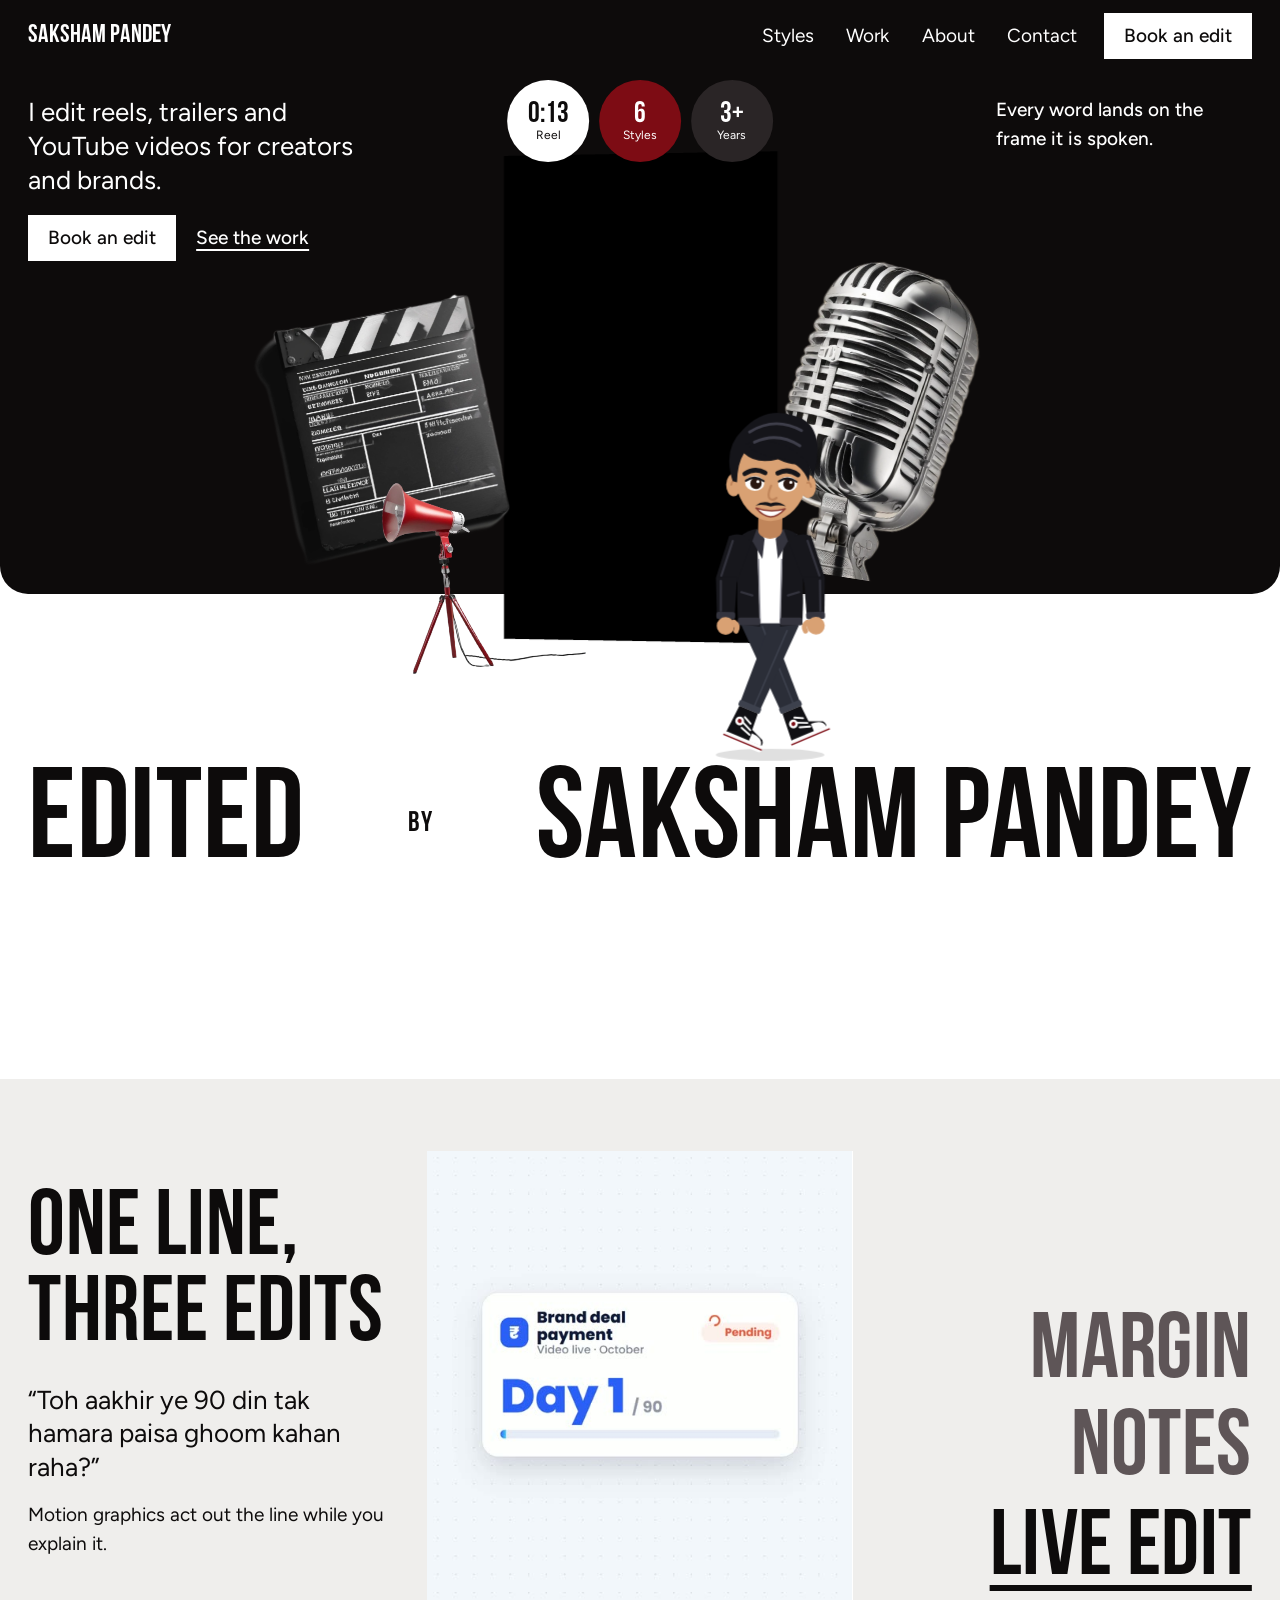
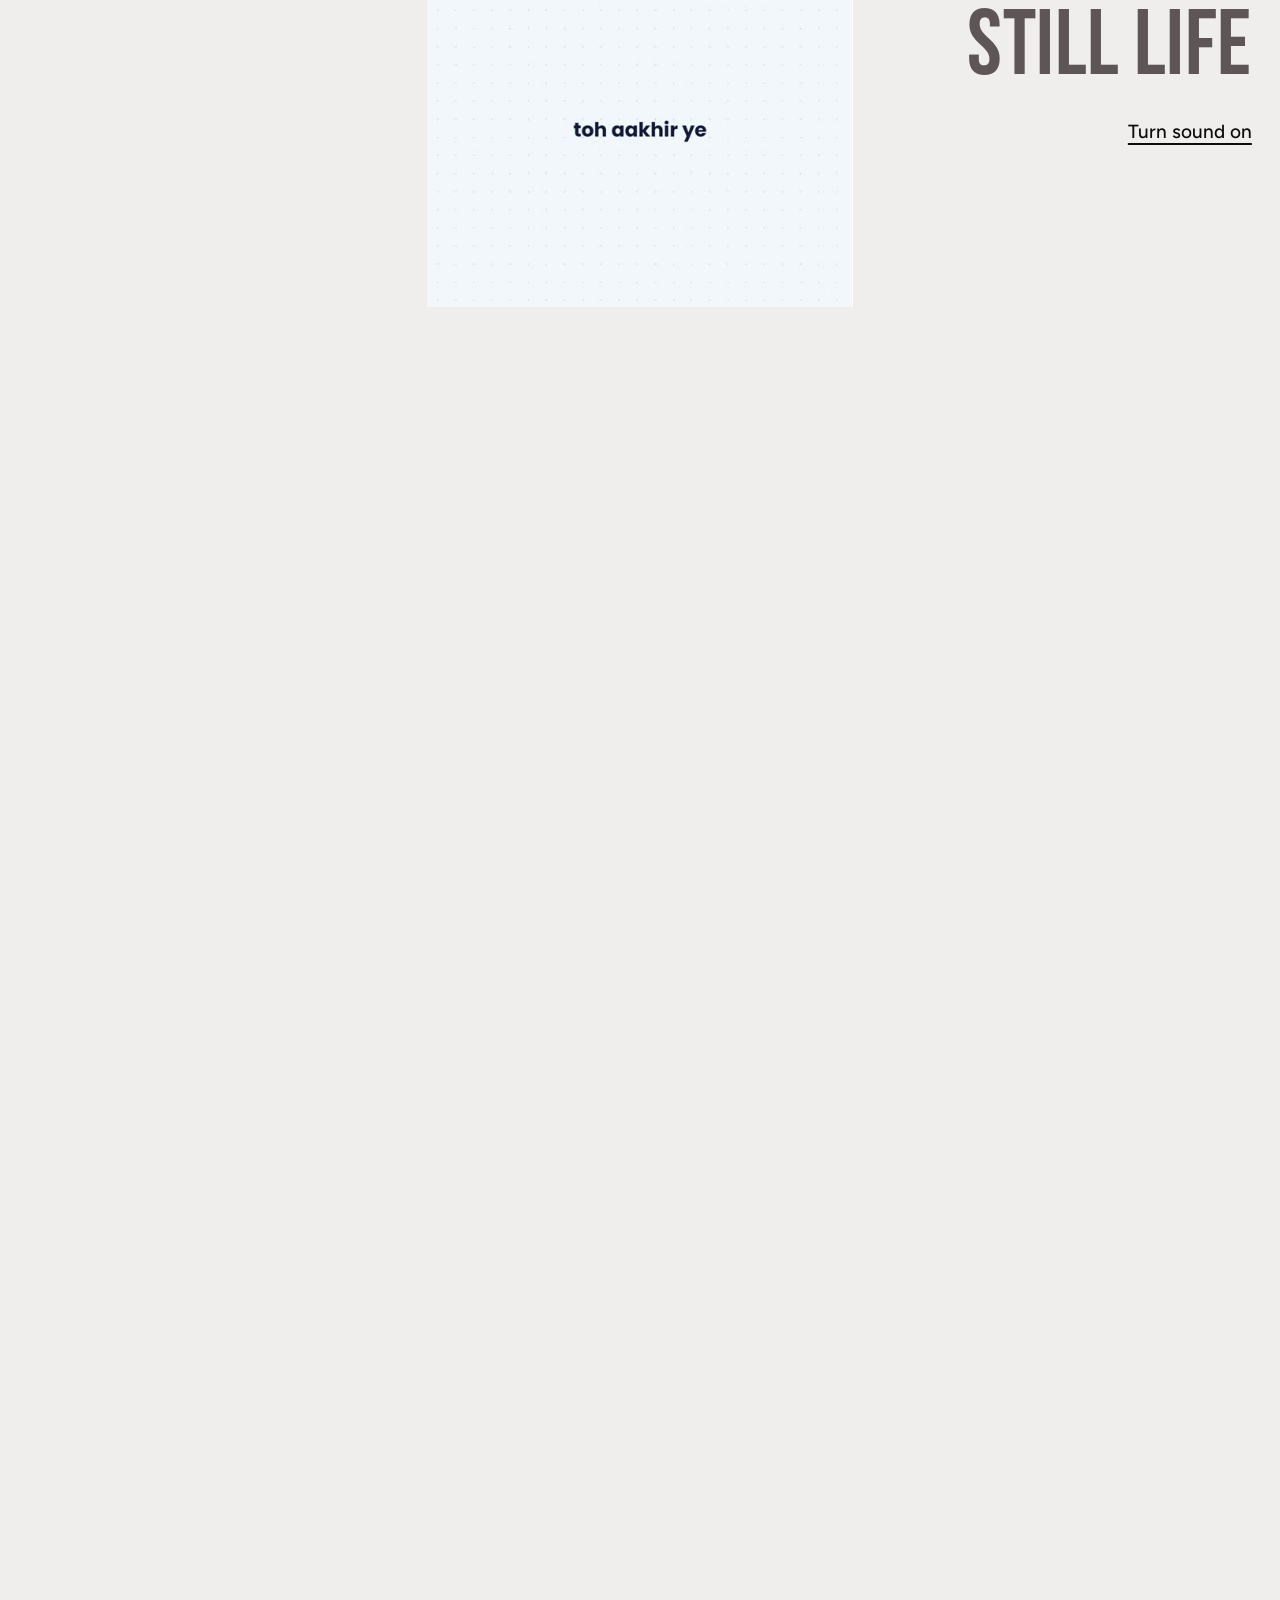
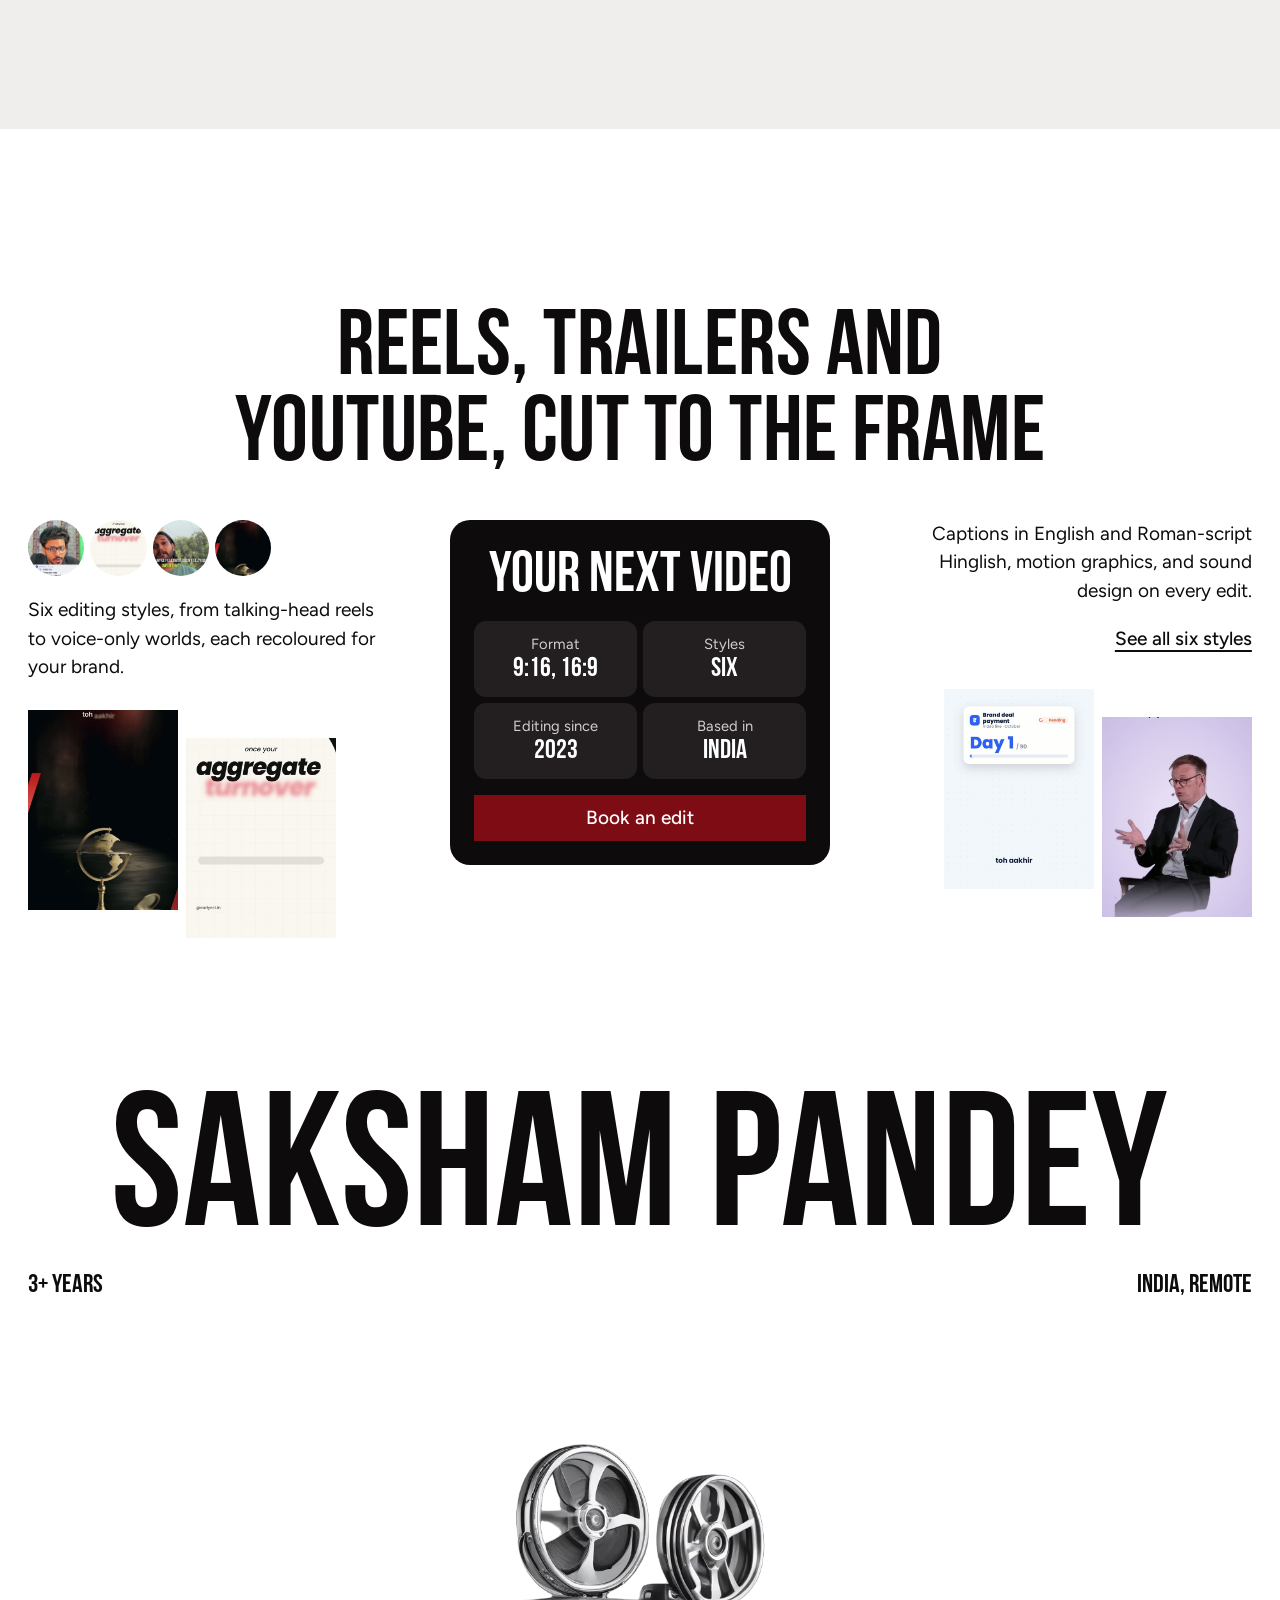
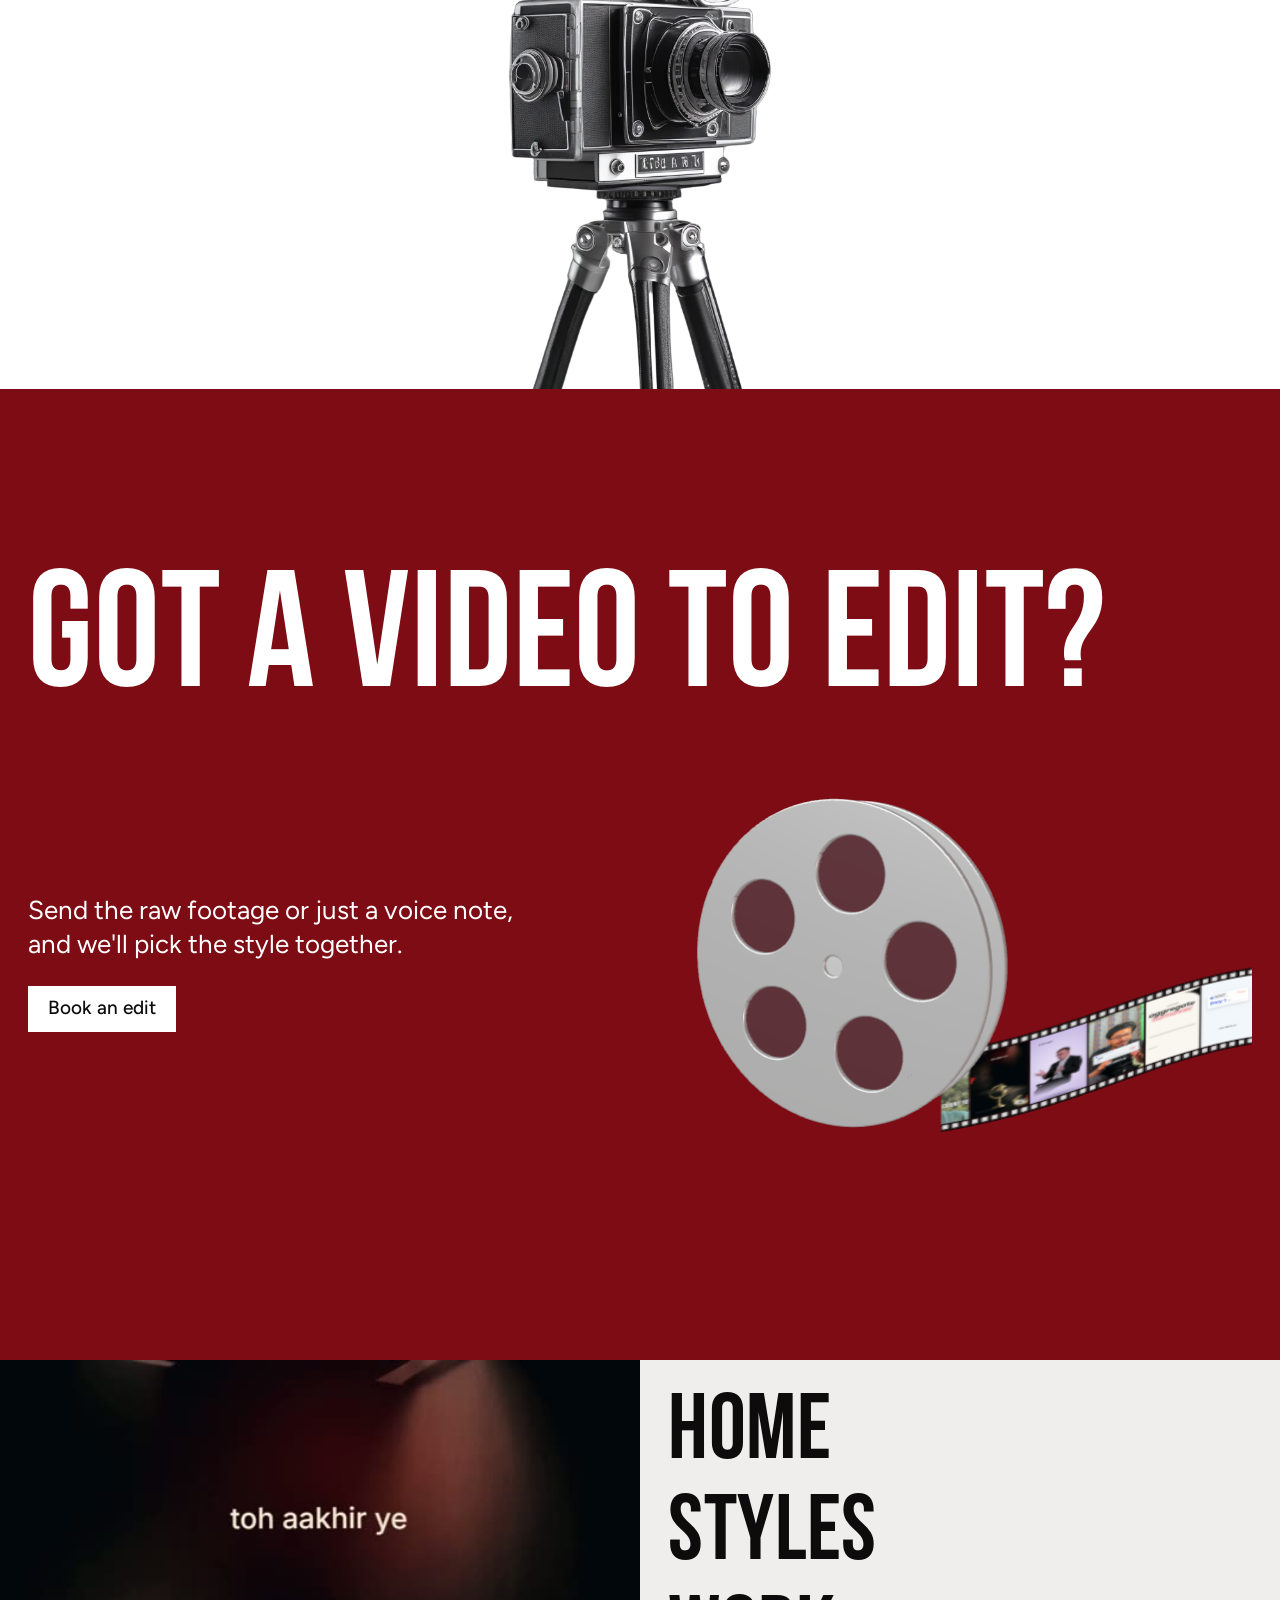
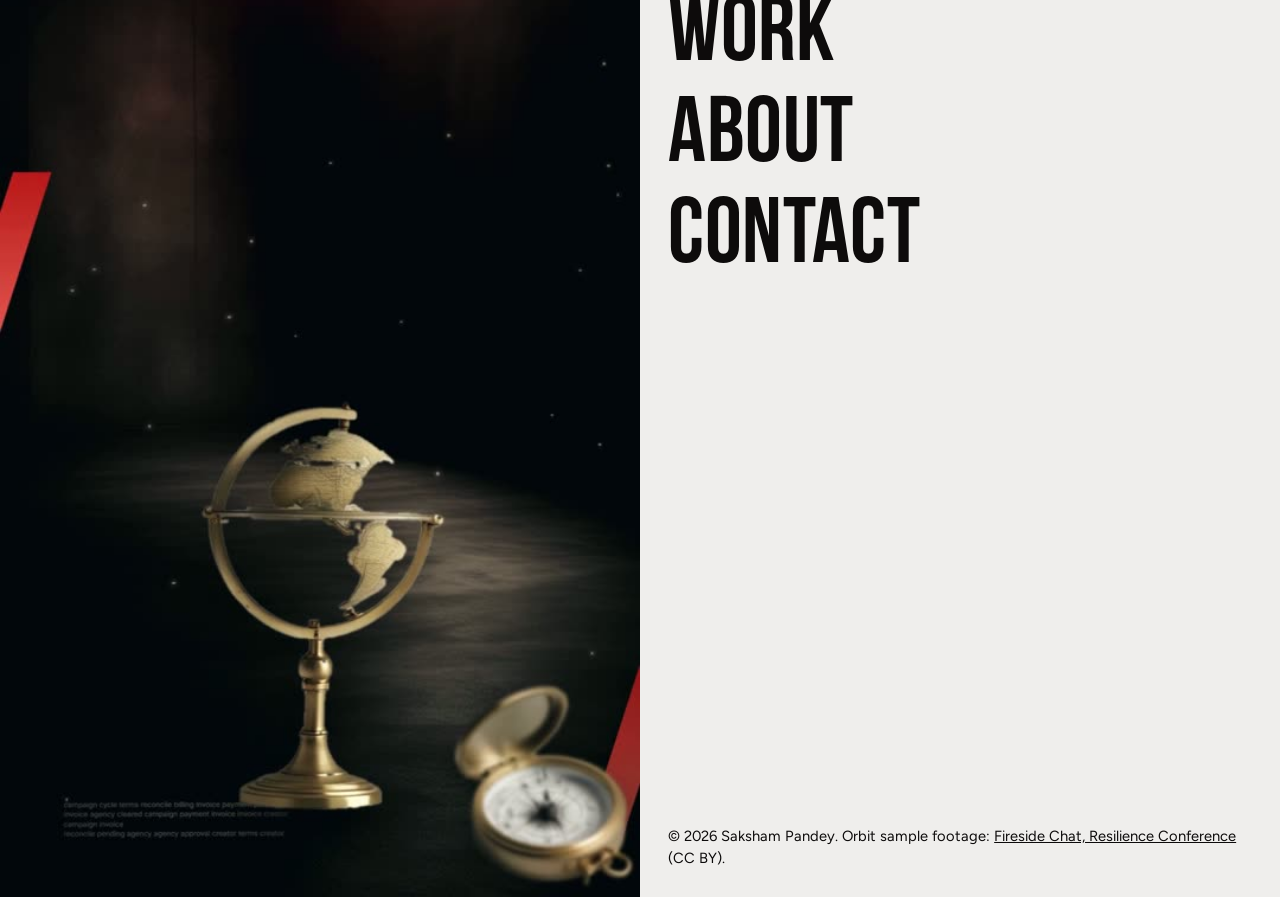
==== index.html @ e32e9b6c "Add cartoon avatar: walks the page, waves, holds a steaming bowl Co-Authored-By: Claude Opus 5.5 <no" ====
<!doctype html>
<html lang="en">
<head>
<meta charset="utf-8">
<meta name="viewport" content="width=device-width,initial-scale=1">
<title>Saksham Pandey, video editor</title>
<meta name="description" content="Saksham Pandey edits reels, trailers and YouTube videos for creators and brands. 3+ years, six editing styles.">
<link rel="preload" href="fonts/BebasNeue-Bold.otf" as="font" type="font/otf" crossorigin>
<link rel="stylesheet" href="site.css?v=19">
<script>document.documentElement.classList.add('js')</script>
</head>
<body data-page="home">
<a class="skip" href="#main">Skip to content</a>
<header class="bar">
  <a class="mark" href="index.html">Saksham Pandey</a>
  <nav aria-label="Main"><a href="styles.html">Styles</a><a href="work.html">Work</a><a href="about.html">About</a><a href="contact.html">Contact</a><a class="btn" data-book href="contact.html">Book an edit</a></nav>
</header>
<main id="main">

<section class="mag">
  <div class="mag-black" aria-hidden="true"></div>
  <div class="mag-left">
    <p class="lead">I edit reels, trailers and YouTube videos for creators and brands.</p>
    <a class="btn btn-light" data-book href="contact.html">Book an edit</a>
    <a class="link" href="work.html">See the work</a>
  </div>
  <div class="mag-badges">
    <a class="dot dot-w" href="work.html"><b>0:13</b><small>Reel</small></a>
    <a class="dot dot-r" href="styles.html"><b>6</b><small>Styles</small></a>
    <a class="dot dot-k" href="about.html"><b>3+</b><small>Years</small></a>
  </div>
  <p class="mag-quote">Every word lands on the frame it is spoken.</p>
  <div class="pile">
    <img class="o o-clap" data-d="26" src="media/cut/clap.webp" alt="" width="707" height="749">
    <img class="o o-mic" data-d="-18" src="media/cut/mic.webp" alt="" width="515" height="860">
    <img class="o o-mega" data-d="34" src="media/cut/mega.webp" alt="" width="673" height="686">
    <video class="clip hero-frame" src="media/reel.mp4" poster="media/reel.jpg" muted loop playsinline autoplay aria-label="A fast showreel of six editing styles"></video>
  </div>
  <h1 class="mag-title"><span>Edited</span> <small>by</small> <span>Saksham Pandey</span></h1>
</section>

<section class="same" id="same">
  <div class="same-stage">
    <div class="same-text">
      <h2>One line, three edits</h2>
      <p class="quote">“Toh aakhir ye 90 din tak hamara paisa ghoom kahan raha?”</p>
      <p class="same-note" id="sameNote">Your face carries it, and a clean card explains the money.</p>
    </div>
    <div class="same-frame">
      <video data-k="margin" src="media/same-margin.mp4" poster="media/same-margin.jpg" muted playsinline preload="none" aria-label="The line edited as Margin Notes"></video>
      <video data-k="live" src="media/same-live.mp4" poster="media/same-live.jpg" muted playsinline preload="none" aria-label="The line edited as Live Edit"></video>
      <video data-k="still" src="media/same-still.mp4" poster="media/same-still.jpg" muted playsinline preload="none" aria-label="The line edited as Still Life"></video>
    </div>
    <div class="same-controls">
      <div class="pick" role="group" aria-label="Choose an edit">
        <button type="button" data-k="margin" aria-pressed="true">Margin Notes</button>
        <button type="button" data-k="live" aria-pressed="false">Live Edit</button>
        <button type="button" data-k="still" aria-pressed="false">Still Life</button>
      </div>
      <button type="button" class="link" id="sound" aria-pressed="false">Turn sound on</button>
    </div>
  </div>
</section>

<section class="tk">
  <h2>Reels, trailers and YouTube, cut to the frame</h2>
  <div class="tk-side rise">
    <div class="faces">
      <a href="styles.html#s1" aria-label="Margin Notes"><img src="media/s1-poster.jpg" alt="" width="96" height="96" loading="lazy"></a>
      <a href="styles.html#s2" aria-label="Yap"><img src="media/s2-poster.jpg" alt="" width="96" height="96" loading="lazy"></a>
      <a href="styles.html#s3" aria-label="Trailer"><img src="media/s3-poster.jpg" alt="" width="96" height="96" loading="lazy"></a>
      <a href="styles.html#s4" aria-label="Still Life"><img src="media/s4-poster.jpg" alt="" width="96" height="96" loading="lazy"></a>
    </div>
    <p>Six editing styles, from talking-head reels to voice-only worlds, each recoloured for your brand.</p>
    <div class="tiles"><img src="media/s4-poster.jpg" alt="A Still Life frame" loading="lazy"><img src="media/s2-poster.jpg" alt="A Yap frame" loading="lazy"></div>
  </div>
  <div class="ticket rise">
    <p class="ticket-name">Your next video</p>
    <dl>
      <div><dt>Format</dt><dd>9:16, 16:9</dd></div>
      <div><dt>Styles</dt><dd>Six</dd></div>
      <div><dt>Editing since</dt><dd>2023</dd></div>
      <div><dt>Based in</dt><dd>India</dd></div>
    </dl>
    <a class="btn btn-red" data-book href="contact.html">Book an edit</a>
  </div>
  <div class="tk-side tk-right rise">
    <p>Captions in English and Roman-script Hinglish, motion graphics, and sound design on every edit.</p>
    <a class="link" href="styles.html">See all six styles</a>
    <div class="tiles"><img src="media/s5-poster.jpg" alt="A Live Edit frame" loading="lazy"><img src="media/s6-poster.jpg" alt="An Orbit frame" loading="lazy"></div>
  </div>
</section>

<section class="finale">
  <h2>Saksham Pandey</h2>
  <p>3+ years</p>
  <p>India, remote</p>
  <img class="o-camera" data-d="16" src="media/cut/camera.webp" alt="A vintage film camera on a tripod" width="418" height="930" loading="lazy">
</section>

<section class="cta">
  <h2>Got a video to edit?</h2>
  <div class="cta-text">
    <p class="lead">Send the raw footage or just a voice note, and we'll pick the style together.</p>
    <a class="btn btn-light" data-book href="contact.html">Book an edit</a>
  </div>
  <div class="reel-3d" aria-hidden="true"></div>
</section>
</main>
<footer class="foot">
  <video class="foot-pic" src="media/same-still.mp4" poster="media/same-still.jpg" muted loop playsinline preload="none" aria-label="A brass globe from a Still Life reel"></video>
  <div class="foot-menu rise">
    <nav aria-label="Footer">
      <a href="index.html">Home</a><a href="styles.html">Styles</a><a href="work.html">Work</a><a href="about.html">About</a><a href="contact.html">Contact</a>
    </nav>
    <p class="small">© 2026 Saksham Pandey. Orbit sample footage: <a href="https://www.youtube.com/watch?v=D_UU8Mty6u8" rel="noopener">Fireside Chat, Resilience Conference</a> (CC BY).</p>
  </div>
</footer>
<dialog id="player" aria-label="Video with sound">
  <form method="dialog"><button class="btn" value="close">Close</button></form>
  <video controls playsinline></video>
</dialog>
<script src="config.js?v=19"></script>
<script src="site.js?v=19"></script>
<script src="vendor/three.min.js"></script>
<script src="three3d.js?v=19"></script>
<script src="avatar.js?v=19"></script>
</body>
</html>
---- site.css ----
@font-face{font-family:"Bebas Neue";src:url(fonts/BebasNeue-Bold.otf) format("opentype");font-weight:400;font-display:swap}
@font-face{font-family:"Figtree";src:url(fonts/Figtree.ttf) format("truetype");font-weight:300 900;font-display:swap}
:root{
  --bg:#fff; --surface:#efeeec; --ink:#0d0b0b; --muted:#5e5557; --accent:#7d0c14; --disp:"Bebas Neue",Impact,sans-serif;
  --field:#7d0c14; --field-ink:#fff;
  --small:clamp(.875rem,.84rem + .1vw,.9375rem);
  --body:clamp(1.0625rem,1rem + .25vw,1.1875rem);
  --lead:clamp(1.25rem,1.1rem + .7vw,1.625rem);
  --head:clamp(2.9rem,1.9rem + 4.9vw,6.5rem);
  --display:clamp(5rem,13vw,13.5rem);
  --edge:clamp(16px,2.2vw,32px);
  --gap:clamp(96px,14vw,200px);
  --out:cubic-bezier(.23,1,.32,1);
  --bar:72px;
  --scrim:rgba(20,4,6,.88);
}
*{box-sizing:border-box;margin:0;padding:0}
html{-webkit-text-size-adjust:100%;overflow-x:clip}
body{background:var(--bg);color:var(--ink);font-family:Figtree,system-ui,sans-serif;font-size:var(--body);line-height:1.5;font-optical-sizing:auto}
img,video{display:block;max-width:100%}
img{height:auto}
::selection{background:var(--ink);color:var(--bg)}
.skip:not(:focus){position:absolute;width:1px;height:1px;overflow:hidden;clip-path:inset(50%);white-space:nowrap}
.skip:focus{position:absolute;left:var(--edge);top:8px;z-index:9;background:var(--ink);color:var(--bg);padding:12px 16px}
a{color:inherit;text-decoration:none}
button{font:inherit;color:inherit;background:none;border:0;cursor:pointer}
h1,h2,.pick button,.work-name,.brief-list strong,.foot-menu nav a{font-family:var(--disp);font-weight:400;letter-spacing:.005em;line-height:.92}
h1,h2{text-wrap:balance}
:focus-visible{outline:3px solid currentColor;outline-offset:3px}
.lead{font-size:var(--lead);line-height:1.3}
.small{font-size:var(--small)}

/* bar */
.bar{position:absolute;z-index:5;inset:0 0 auto;height:var(--bar);padding:0 var(--edge);display:flex;align-items:center;justify-content:space-between}
.bar .mark{font-family:var(--disp);font-size:1.6rem;letter-spacing:.01em}
body[data-page=home] .bar{color:#fff}
body[data-page=home] .bar .btn{background:#fff;color:var(--ink)}
.bar nav{display:flex;align-items:center;gap:clamp(6px,1.6vw,26px)}
.bar nav a:not(.btn){display:inline-flex;align-items:center;min-height:44px;padding:0 6px}
.bar nav a:not(.btn)[aria-current]{text-decoration-color:var(--accent);text-decoration:underline;text-underline-offset:5px;text-decoration-thickness:2px}
.bar nav a:not(.btn){transition:opacity .2s}
@media (hover:hover){.bar nav a:not(.btn):hover,.foot-menu nav a:hover,.link:hover{opacity:.6}}
.btn{display:inline-flex;align-items:center;justify-content:center;min-height:46px;padding:0 20px;background:var(--ink);color:var(--bg);font-weight:500;transition:transform .16s var(--out),opacity .2s}
.btn:active,.pick button:active,.work-row:active{transform:scale(.97)}
.btn-light{background:var(--field-ink);color:var(--ink)}
.btn-red{background:var(--accent);color:#fff;width:100%}
.link{display:inline-block;min-height:44px;line-height:44px;font-weight:500;text-decoration:underline;text-underline-offset:5px;text-decoration-thickness:2px;transition:opacity .2s}

/* magazine hero: black drops to white, the pile breaks across the edge */
.mag{position:relative;height:100svh;min-height:680px;overflow:hidden;background:var(--bg)}
.mag-black{position:absolute;inset:0 0 auto;height:66%;background:var(--ink);border-radius:0 0 28px 28px}
.mag-left{position:absolute;left:var(--edge);top:calc(var(--bar) + 24px);width:min(26vw,340px);color:#fff;display:flex;flex-wrap:wrap;gap:12px 20px;align-items:center}
.mag-left .lead{width:100%;margin-bottom:6px}
.mag-badges{position:absolute;left:50%;top:calc(var(--bar) + 8px);transform:translateX(-50%);display:flex;gap:10px;z-index:3}
.dot{width:clamp(66px,6.4vw,92px);aspect-ratio:1;border-radius:50%;display:grid;place-content:center;text-align:center;transition:transform .3s var(--out)}
.dot small{font-size:.75rem;line-height:1.1}
.dot b{font-family:var(--disp);font-weight:400;font-size:clamp(1.5rem,2.3vw,2.2rem);line-height:1}
.dot-w{background:#fff;color:var(--ink)}
.dot-r{background:var(--accent);color:#fff}
.dot-k{background:#2a2526;color:#fff}
@media (hover:hover){.dot:hover{transform:translateY(-4px)}}
.mag-quote{position:absolute;right:var(--edge);top:calc(var(--bar) + 24px);width:min(20vw,260px);color:#fff;font-weight:500}
.pile{position:absolute;left:50%;top:calc(var(--bar) + 84px);height:calc(66% - var(--bar) - 40px);aspect-ratio:.82;transform:translateX(-50%);z-index:2}
.hero-frame{position:absolute;left:50%;top:0;height:100%;aspect-ratio:9/16;object-fit:cover;background:#222;transform:translateX(-50%)}
.hero-3d{position:absolute;left:50%;top:50%;height:112%;aspect-ratio:.76;transform:translate(-50%,-50%);pointer-events:none}
.o{position:absolute;pointer-events:none;will-change:transform;transition:transform .5s var(--out)}
.o-clap{height:50%;width:auto;left:-44%;top:32%;rotate:-12deg;z-index:1}
.o-mic{height:66%;width:auto;right:-33%;top:22%;rotate:9deg;z-index:1}
.o-mega{height:40%;width:auto;left:-14%;top:66%;rotate:-6deg;z-index:3}
.mag-title{position:absolute;left:var(--edge);right:var(--edge);bottom:calc(var(--edge) - 8px);display:flex;align-items:baseline;justify-content:space-between;gap:.14em;font-size:clamp(4rem,10.1vw,14rem);line-height:.86;white-space:nowrap;animation:rise .9s var(--out) both}
.mag-title small{font-size:.22em;align-self:center}
@keyframes rise{from{opacity:0;transform:translateY(24px)}to{opacity:1;transform:none}}

/* pinned: one line, three edits */
.same{height:250svh;background:var(--surface);margin-top:var(--gap)}
.same-stage{position:sticky;top:0;height:100svh;padding:var(--edge);display:grid;grid-template-columns:minmax(0,1fr) auto minmax(0,1fr);gap:clamp(20px,3vw,48px);align-items:center}
.same h2{font-size:var(--head);margin-bottom:24px}
.quote{font-size:var(--lead);line-height:1.3;margin-bottom:16px}
.same-frame{position:relative;height:min(84svh,calc(100svh - 48px));aspect-ratio:9/16;background:var(--bg);overflow:hidden}
.same-frame video{position:absolute;inset:0;width:100%;height:100%;object-fit:cover;opacity:0;transition:opacity .22s ease}
.same-frame video.on{opacity:1}
.same-controls{justify-self:end;display:flex;flex-direction:column;align-items:flex-end;gap:10px}
.pick{display:flex;flex-direction:column;align-items:flex-end;gap:2px}
.pick button{font-size:var(--head);line-height:1.05;color:var(--muted);text-align:right;text-decoration:underline transparent;text-underline-offset:.12em;text-decoration-thickness:.06em;transition:text-decoration-color .25s,color .25s,transform .16s var(--out)}
.pick button[aria-pressed=true]{color:var(--ink);text-decoration-color:currentColor}
@media (hover:hover){.pick button:hover{color:var(--ink)}}

/* ticket: the booking at the middle of the page */
.tk{padding:var(--gap) var(--edge) calc(var(--gap)*.6);display:grid;grid-template-columns:minmax(0,1fr) minmax(280px,380px) minmax(0,1fr);gap:40px clamp(24px,5vw,72px);align-items:start}
.tk h2{grid-column:1/-1;text-align:center;font-size:var(--head);max-width:18em;justify-self:center}
.faces{display:flex;gap:6px;margin-bottom:20px}
.faces img{width:clamp(44px,4.4vw,64px);aspect-ratio:1;border-radius:50%;object-fit:cover;object-position:50% 30%;transition:transform .3s var(--out)}
@media (hover:hover){.faces a:hover img{transform:translateY(-4px)}}
.tk-side p{max-width:32ch;margin-bottom:12px}
.tk-right{justify-items:end;text-align:right;display:grid}
.tiles{display:grid;grid-template-columns:repeat(2,minmax(0,150px));gap:8px;margin-top:28px;align-items:end}
.tiles img{width:100%;aspect-ratio:3/4;object-fit:cover}
.tiles img:nth-child(2){transform:translateY(28px)}
.ticket{background:var(--ink);color:#fff;padding:28px 24px 24px;border-radius:20px;display:grid;gap:16px;text-align:center}
.ticket-name{font-family:var(--disp);font-size:clamp(2.6rem,2rem + 2vw,3.8rem);line-height:1}
.ticket dl{display:grid;grid-template-columns:1fr 1fr;gap:6px}
.ticket dl div{background:#231f20;border-radius:12px;padding:12px 8px}
.ticket dt{font-size:var(--small);color:#d3cdce}
.ticket dd{font-family:var(--disp);font-size:1.7rem;line-height:1.1}

/* finale: the name at full width, the camera in front */
.finale{position:relative;padding:calc(var(--gap)*.45) var(--edge) 0;height:clamp(640px,108svh,1000px);overflow:hidden;display:grid;grid-template-columns:1fr 1fr;align-content:start;gap:8px var(--edge)}
.finale h2{grid-column:1/-1;text-align:center;font-size:14.9vw;white-space:nowrap;line-height:.84}
.finale p{font-family:var(--disp);font-size:var(--lead)}
.finale p:last-of-type{text-align:right}
.o-camera{position:absolute;left:50%;bottom:-5%;height:min(66svh,600px);width:auto;translate:-50% 0}

/* close */
.cta{background:var(--field);color:var(--field-ink);padding:var(--gap) var(--edge);display:grid;grid-template-columns:5fr 7fr;gap:24px var(--edge);align-items:center}
.cta-text{display:grid;gap:24px;justify-items:start}
.cta h2{font-size:var(--display);grid-column:1/-1}
.reel-3d{display:none}
.has-3d .reel-3d{display:block;height:clamp(300px,34vw,480px);min-width:0}
.reel-3d canvas,.ring-3d canvas,.hero-3d canvas{display:block;width:100%!important;height:100%!important}
.has-3d .tex-source{opacity:0}
.ring-3d{position:relative;min-width:0}
.has-3d .ring-3d{height:min(74svh,640px)}
.has-3d .ring-3d canvas{position:absolute;inset:0}
.has-3d .ring-3d .strip{position:absolute;inset:0;opacity:0;pointer-events:none}

/* page heads */
.page-head{padding:calc(var(--bar) + 48px) var(--edge) var(--gap);display:grid;grid-template-columns:7fr 5fr;gap:var(--edge) clamp(32px,6vw,96px);align-items:end}
.page-head h1{font-size:var(--display);line-height:.92;margin-bottom:28px}
.page-head .lead{max-width:30em;margin-bottom:24px}
.strip{display:grid;grid-template-columns:repeat(3,minmax(0,1fr));gap:8px}
.strip a{display:block;transition:transform .3s var(--out)}
.strip img{width:100%;aspect-ratio:9/16;object-fit:cover}
@media (hover:hover){.strip a:hover{transform:translateY(-6px)}}

/* styles: one screen per style */
.style{min-height:100svh;padding:var(--edge);display:grid;grid-template-columns:5fr 7fr;gap:clamp(24px,6vw,96px);align-items:center;scroll-margin-top:0}
.style:nth-of-type(odd) .play{order:2;justify-self:end}
.style-red{background:var(--field);color:var(--field-ink)}
.style h2{font-size:var(--display);margin-bottom:24px}
.style-text p{max-width:62ch}
.style-text .lead{margin-bottom:14px}
.style-text .link{margin-top:14px}
.play{display:block;position:relative}
.style-clip{height:min(88svh,calc(100svh - 40px));aspect-ratio:9/16;object-fit:cover;background:var(--surface);transition:transform .5s var(--out)}
.style-wide .style-clip{height:auto;width:min(100%,900px);aspect-ratio:16/9}
.style-wide{grid-template-columns:7fr 5fr}
@media (hover:hover){.play:hover .style-clip{transform:scale(1.015)}}

/* work: a held frame, titles pass it */
.work{display:grid;grid-template-columns:auto minmax(0,1fr);gap:clamp(24px,5vw,80px);padding:0 var(--edge)}
.work-held{position:sticky;top:0;height:100svh;aspect-ratio:9/16;padding:calc(var(--bar) - 10px) 0 var(--edge);width:auto}
.work-held video{position:absolute;inset:calc(var(--bar) - 10px) 0 var(--edge);width:100%;height:calc(100% - var(--bar) + 10px - var(--edge));object-fit:cover;background:var(--surface);opacity:0;transition:opacity .22s ease}
.work-held video.on{opacity:1}
.work-list{padding:calc(var(--bar) + 24px) 0 var(--gap)}
.work-list h1{font-size:var(--display);margin-bottom:20px}
.work-list .lead{margin-bottom:20px}
.work-book{margin-bottom:clamp(40px,8vw,96px)}
.work-thumb{display:none}
.work-row{display:block;width:100%;text-align:left;padding:clamp(16px,3vw,40px) 0;transition:transform .16s var(--out)}
.work-name{display:block;font-size:var(--head);color:var(--muted);transition:color .25s,transform .4s var(--out)}
.work-fact{display:block;margin-top:10px}
.work-row.on .work-name{color:var(--ink);transform:translateX(10px)}

/* about */
.about-head{padding:calc(var(--bar) + 48px) var(--edge) var(--gap);display:grid;grid-template-columns:7fr 5fr;gap:clamp(32px,6vw,96px);align-items:start}
.about-head h1{font-size:var(--display);line-height:.92;grid-column:1/-1}
.about-head .lead{margin-bottom:16px;max-width:30em}
.about-head p:not(.lead){max-width:34em;margin-bottom:28px}
.facts dt{font-weight:600}
.facts div{padding:12px 0}
.verb{padding:clamp(40px,5vw,72px) var(--edge);display:grid;grid-template-columns:6fr 6fr;gap:var(--edge);align-items:center}
.verb-red{background:var(--field);color:var(--field-ink)}
.verb-word{font-size:clamp(4.5rem,15vw,15rem)}
.verb-side{display:grid;grid-template-columns:minmax(0,5fr) minmax(0,6fr);gap:var(--edge);align-items:end}
.verb-side img{width:100%;aspect-ratio:9/16;object-fit:cover}

/* contact */
.contact{min-height:100svh;background:var(--field);color:var(--field-ink);padding:calc(var(--bar) + 48px) var(--edge) var(--edge);display:flex;flex-direction:column}
body[data-page=contact] .bar{color:var(--field-ink)}
body[data-page=contact] .bar .btn{background:var(--field-ink);color:var(--field)}
.contact h1{font-size:var(--head);margin-bottom:16px}
.contact-top{display:grid;grid-template-columns:7fr 5fr;gap:clamp(32px,6vw,96px);align-items:start}
.trio{display:grid;grid-template-columns:repeat(3,minmax(0,1fr));gap:8px}
.trio img{width:100%;aspect-ratio:9/16;object-fit:cover}
.ways{display:flex;flex-wrap:wrap;gap:12px 32px;align-items:center;margin-top:24px}
.ways a{min-height:44px;line-height:44px;text-decoration:underline;text-underline-offset:5px;text-decoration-thickness:2px}
.ways a.btn{text-decoration:none;line-height:1}
.mail{display:block;margin:auto 0 var(--edge);padding-top:48px;font-size:clamp(1.65rem,6.1vw,7.4rem);font-weight:600;letter-spacing:-.04em;line-height:1;overflow-wrap:anywhere;transition:opacity .2s}
@media (hover:hover){.mail:hover{opacity:.75}}

/* footer */
.foot{display:grid;grid-template-columns:1fr 1fr;min-height:70svh;background:var(--surface)}
.foot-pic{width:100%;height:100%;min-height:70svh;object-fit:cover;object-position:50% 72%}
.foot-menu{padding:var(--edge);display:flex;flex-direction:column;justify-content:space-between;gap:48px}
.foot-menu nav{display:grid;gap:6px}
.foot-menu nav a{font-size:var(--head);line-height:1.02;transition:opacity .2s;width:fit-content}
.foot-menu .small a{text-decoration:underline}

/* player */
dialog{margin:auto;padding:0;border:0;background:none;max-width:100vw;max-height:100svh}
dialog::backdrop{background:var(--scrim)}
dialog form{display:flex;justify-content:flex-end;padding:8px}
dialog video{max-height:calc(100svh - 72px);max-width:100vw;background:#000}
dialog .btn{background:var(--bg);color:var(--ink)}

/* entrances, only when script runs */
.js .rise{opacity:0;transform:translateY(24px);transition:opacity .8s var(--out),transform .8s var(--out)}
.js .rise.in{opacity:1;transform:none}
.rise.in>*{animation:rise .7s var(--out) both}
.rise.in>*:nth-child(2){animation-delay:70ms}
.rise.in>*:nth-child(3){animation-delay:140ms}
.rise.in>*:nth-child(4){animation-delay:210ms}
.brief-list a.rise,.work-row.rise{transition-delay:calc(var(--i,0)*70ms)}
.page-head h1,.page-head .lead,.page-head .btn,.work-list h1,.work-list .lead,.work-book,.contact h1,.contact .lead,.ways,.about-head h1{animation:rise .8s var(--out) both}
.page-head .lead,.work-list .lead,.contact .lead{animation-delay:70ms}
.page-head .btn,.work-book,.ways{animation-delay:140ms}
.strip a{animation:rise .8s var(--out) both;animation-delay:calc(var(--i,0)*60ms + 120ms)}


/* the cartoon who walks the page */
.ava{position:fixed;left:0;bottom:0;z-index:30;height:clamp(230px,40svh,350px);aspect-ratio:.62;pointer-events:none}
.ava-flip,.ava-art,.ava-art svg{width:100%;height:100%}
.ava-flip{transition:transform .25s var(--out)}
.ava-art svg{display:block;overflow:visible}
[data-eyes]{transform-box:fill-box;transform-origin:center;transition:transform .07s linear}
.ava-say{position:absolute;left:78%;top:-2%;background:var(--accent);color:#fff;padding:9px 14px;border-radius:16px 16px 16px 4px;font-weight:600;font-size:var(--small);white-space:nowrap;opacity:0;transform:translateY(8px) scale(.96);transition:opacity .3s var(--out),transform .3s var(--out)}
.ava-say.on{opacity:1;transform:none}
.say-left .ava-say{left:auto;right:78%;border-radius:16px 16px 4px 16px}
.on-red .ava-say{background:#fff;color:var(--ink)}
.stm{animation:steam 4.2s ease-in-out infinite;opacity:0}
.stm.s2{animation-delay:1.3s}
.stm.s3{animation-delay:2.6s}
@keyframes steam{0%{opacity:0;transform:translateY(16px)}35%{opacity:.85}100%{opacity:0;transform:translateY(-22px)}}
@media (min-width:901px){.same-text{align-self:start;padding-top:9svh}}
@media (max-width:900px){.ava{height:124px}.ava-say{font-size:.8125rem;padding:6px 10px}}
@media (prefers-reduced-motion:reduce){.stm{opacity:.7;animation:none!important}}

@media (max-width:900px){
  :root{--bar:64px}
  .bar nav{gap:4px;font-size:var(--small)}
  .bar nav .btn{display:none}
  body[data-page=home] .bar .mark{display:none}
  .bar .mark{display:none}
  .bar{justify-content:flex-end}
  .mag{height:auto;min-height:100svh;display:flex;flex-direction:column;padding:calc(var(--bar) + 4px) var(--edge) var(--edge);gap:18px}
  .mag-black{height:calc(var(--bar) + 110px + 33svh);border-radius:0 0 20px 20px}
  .mag-left,.mag-badges,.mag-quote,.pile,.mag-title{position:relative;left:auto;right:auto;top:auto;bottom:auto;transform:none;width:auto}
  .mag-left{order:3;color:var(--ink)}
  .mag-left .btn{background:var(--ink);color:#fff}
  .mag-badges{justify-content:flex-start;order:0}
  .mag-quote{display:none}
  .pile{order:1;height:44svh;align-self:center}
  .mag-title{order:2;font-size:15.8vw;flex-wrap:wrap;white-space:normal;gap:0 .14em;justify-content:flex-start;animation:none}
  .o-clap{left:-34%;top:44%}
  .o-mic{right:-26%}
  .tk{grid-template-columns:minmax(0,1fr)}
  .tk h2{font-size:2.45rem}
  .mag-title small{font-size:1em;align-self:auto}
  .ticket{order:1}
  .tk-side{order:2}
  .tk-right{justify-items:start;text-align:left}
  .tiles img:nth-child(2){transform:none}
  .finale{height:auto;min-height:72svh}
  .finale h2{font-size:14.4vw}
  .o-camera{height:50svh}
  .same-stage{grid-template-columns:1fr;grid-template-rows:auto minmax(0,1fr) auto;gap:10px;padding-top:12px;justify-items:center}
  .same-text{justify-self:stretch}
  .same h2{font-size:2.4rem;margin-bottom:8px}
  .quote{font-size:1.0625rem;margin-bottom:0}
  .same-note{display:none}
  .same-frame{height:100%;max-height:100%;min-height:0}
  .same-controls{justify-self:stretch;align-items:center;gap:0}
  .pick{flex-direction:row;gap:16px}
  .pick button{font-size:1.45rem;min-height:44px}
  .cta,.style,.style-wide,.about-head,.verb,.foot,.page-head,.contact-top{grid-template-columns:minmax(0,1fr)}
  .has-3d .reel-3d{height:64vw}
  .has-3d .ring-3d{height:100vw}
  .style{min-height:0;padding-block:64px}
  .style:nth-of-type(odd) .play{order:0;justify-self:start}
  .style-clip{height:auto;width:min(100%,380px)}
  .style-wide .style-clip{width:100%}
  .style h2,.page-head h1,.work-list h1,.cta h2{font-size:clamp(3rem,15vw,5.5rem)}
  .about-head h1{font-size:12.4vw}
  .work{grid-template-columns:minmax(0,1fr)}
  .work-held{display:none}
  .work-list{padding-top:calc(var(--bar) + 16px)}
  .work-row{display:grid;grid-template-columns:96px minmax(0,1fr);gap:4px 16px;align-items:center;padding:12px 0}
  .work-thumb{display:block;grid-row:span 2;width:96px;aspect-ratio:9/16;object-fit:cover}
  .work-name{color:var(--ink)}
  .work-fact{margin-top:0}
  .work-name{font-size:2.1rem}
  .verb{min-height:0;padding-block:64px}
  .verb-word{font-size:clamp(3.5rem,24vw,8rem)}
  .verb-side{grid-template-columns:minmax(0,4fr) minmax(0,6fr)}
  .mail{font-size:11.5vw;overflow-wrap:break-word}
  .foot-pic{min-height:50svh;height:50svh}
}
@media (prefers-reduced-motion:reduce){
  *,*::before,*::after{animation:none!important}
  .js .rise{opacity:1;transform:none;transition:none}
  .brief-list a,.strip a,.work-name{transition:color .2s;transform:none!important}
  .same{height:auto}
  .same-stage{position:static}
}
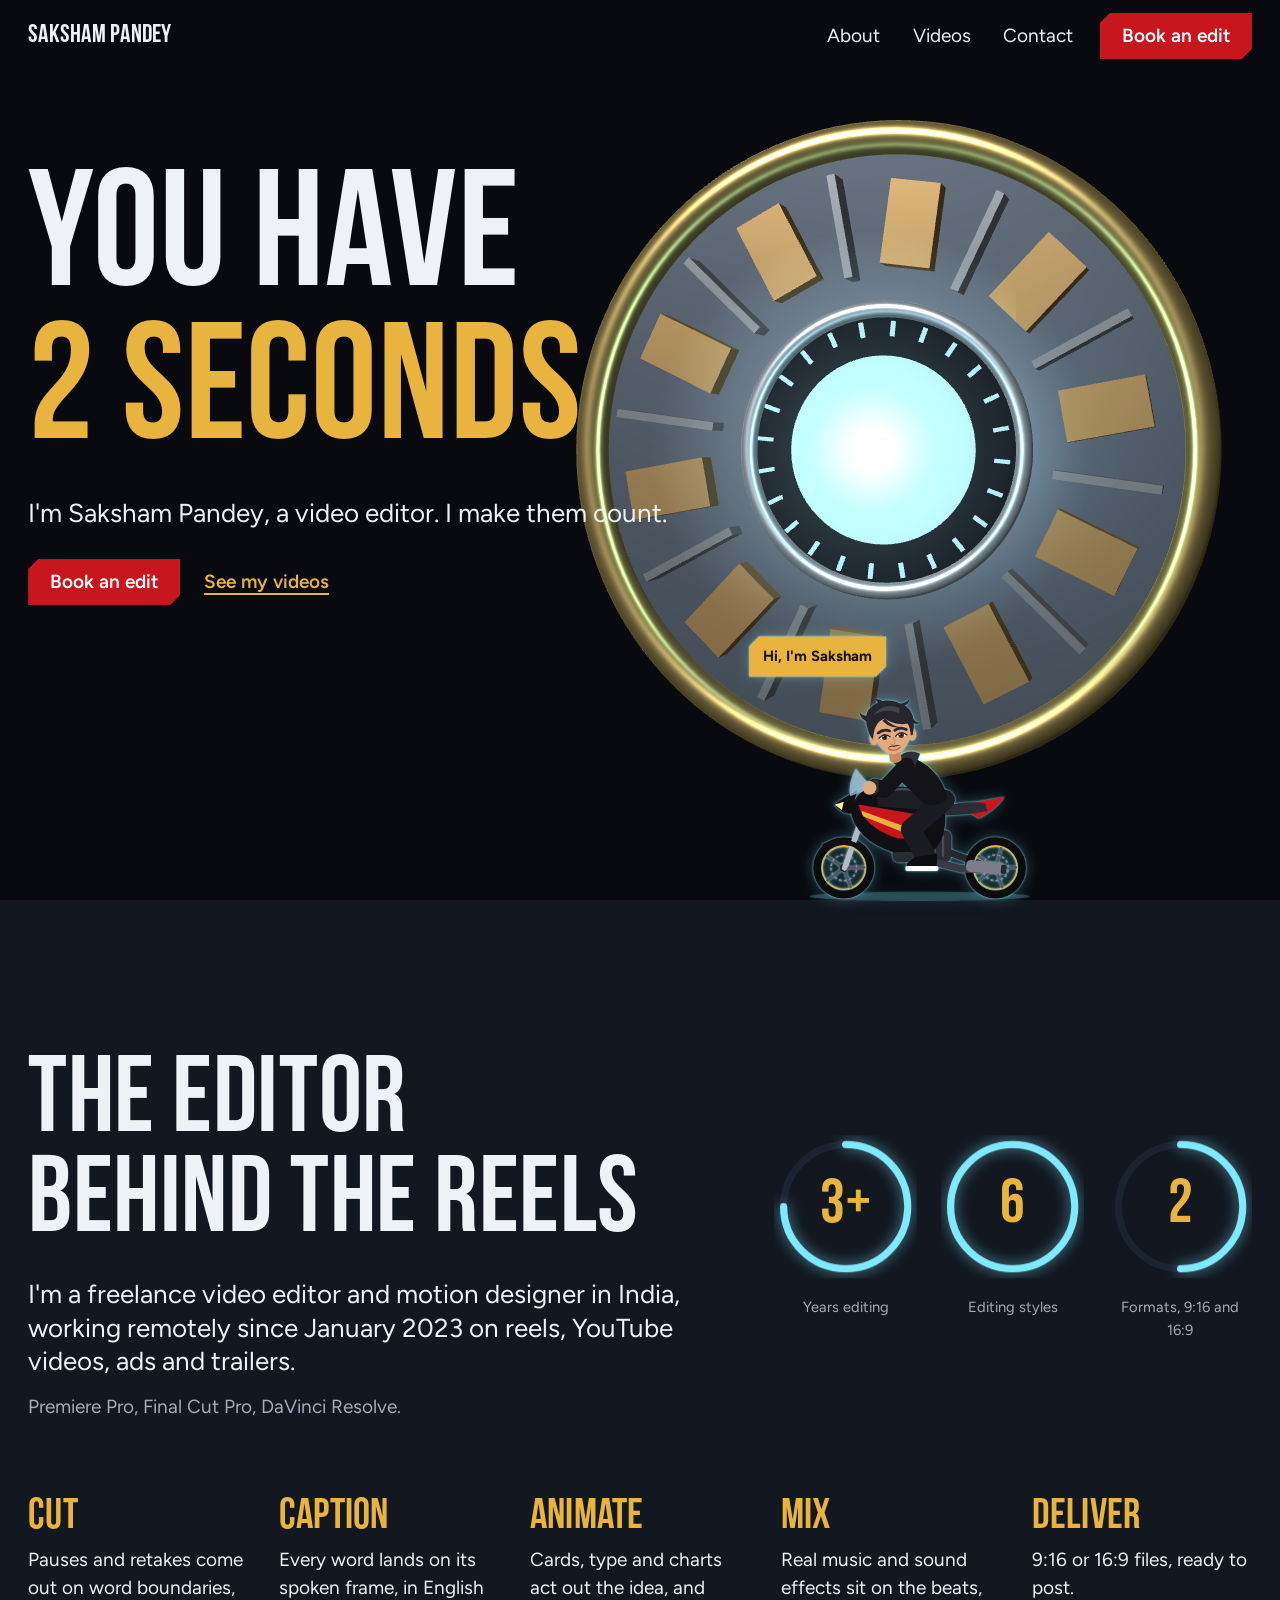
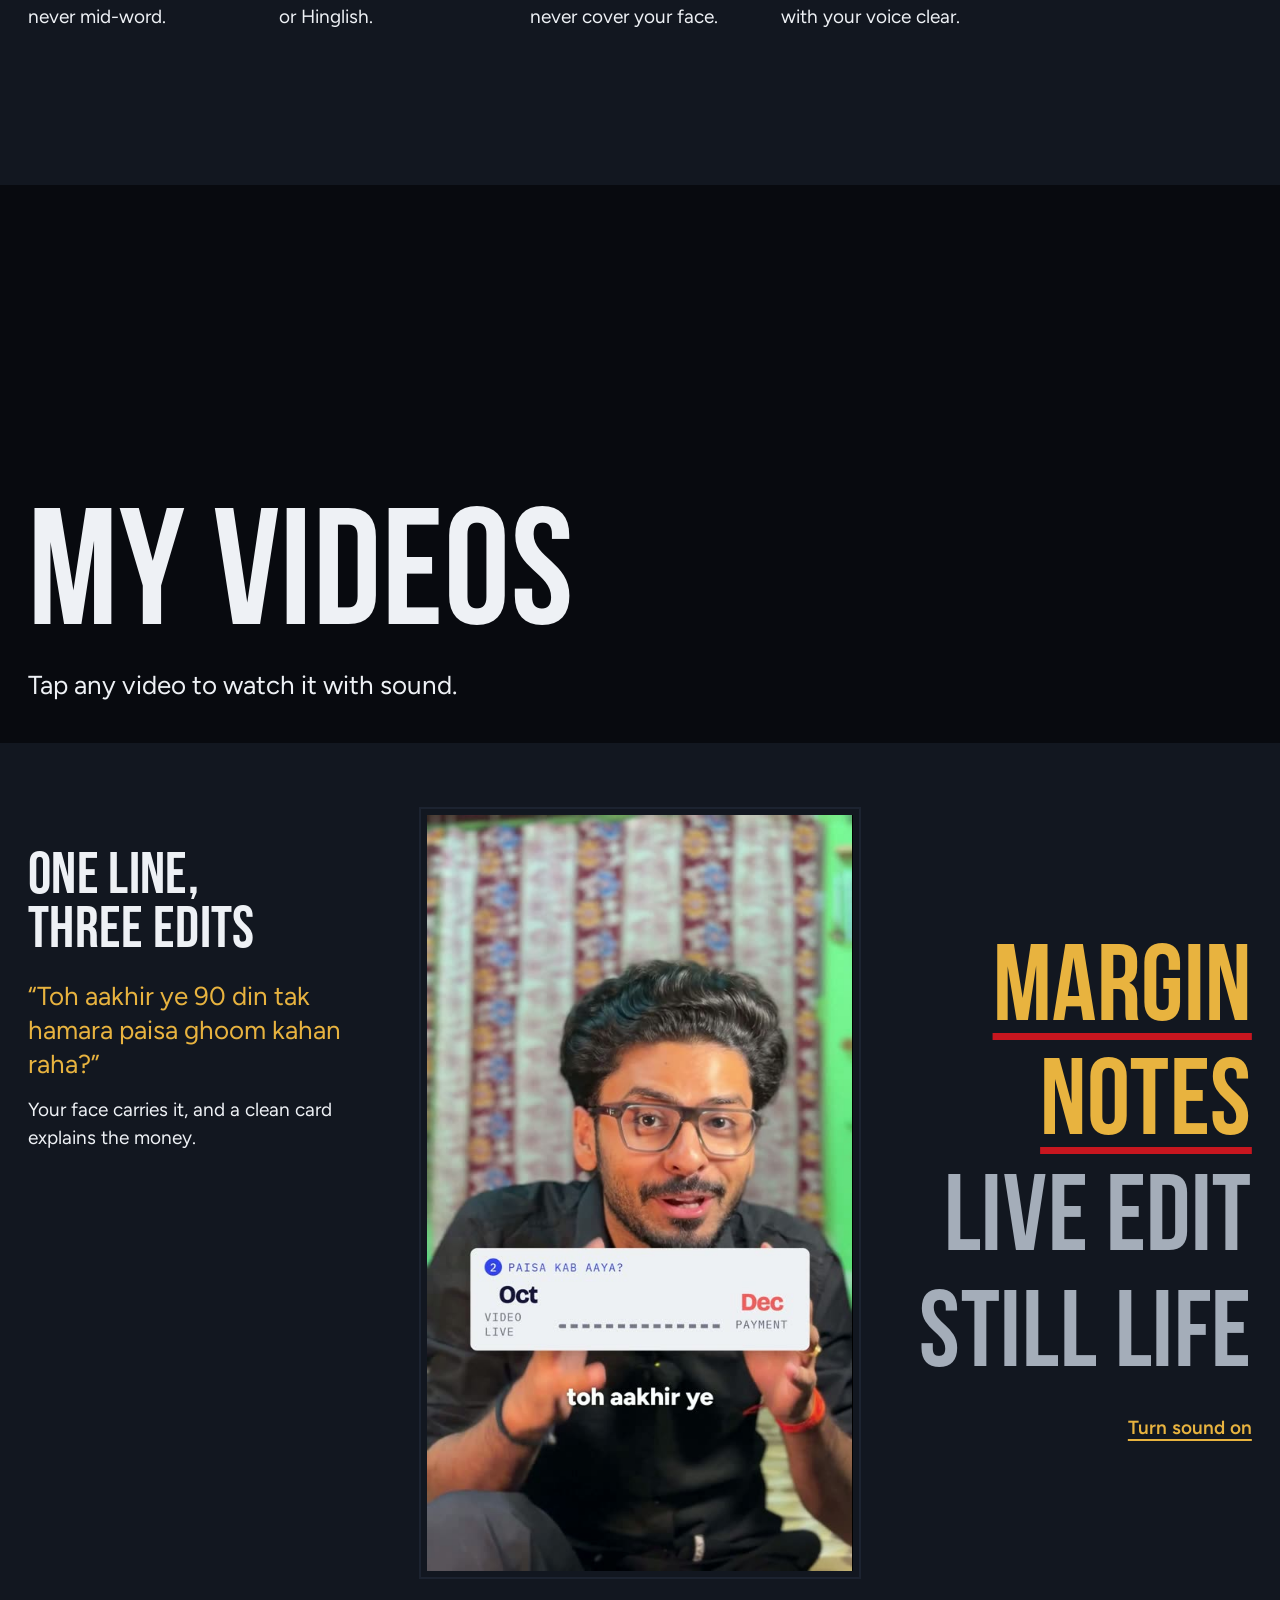
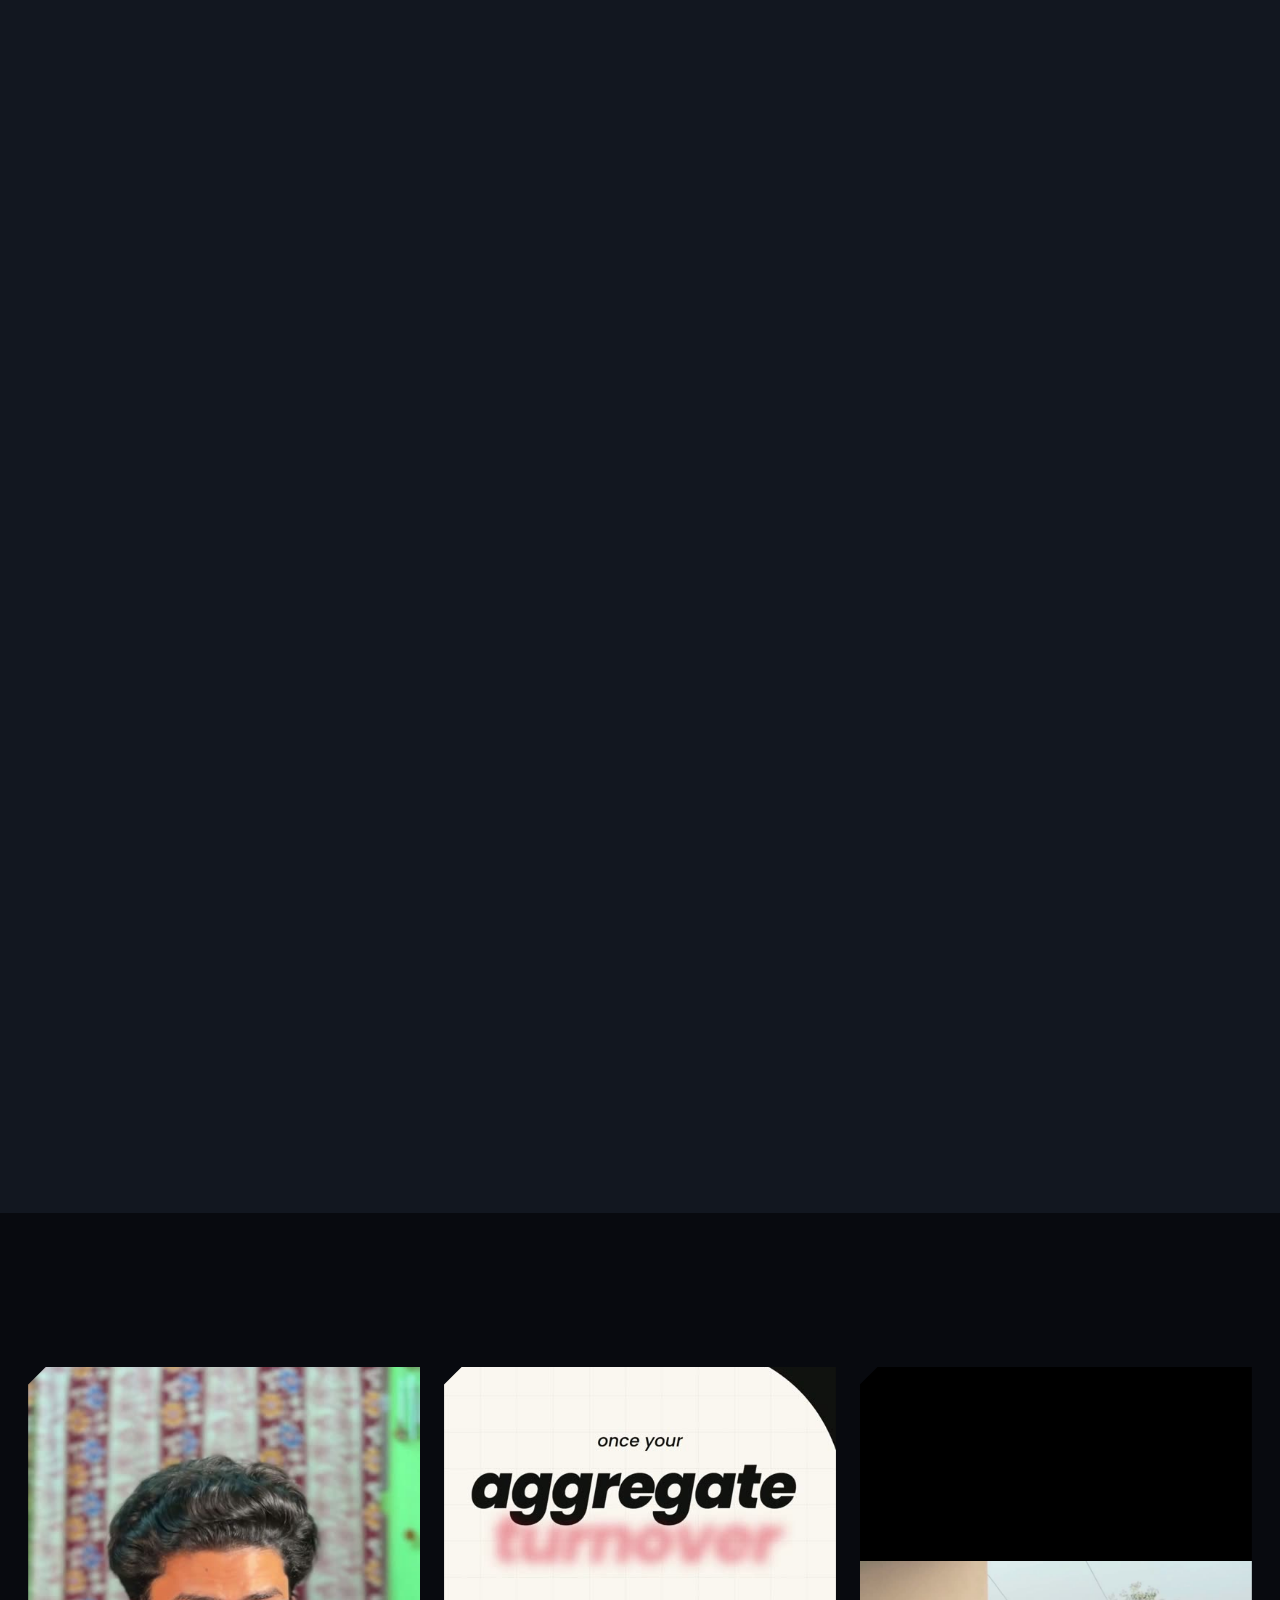
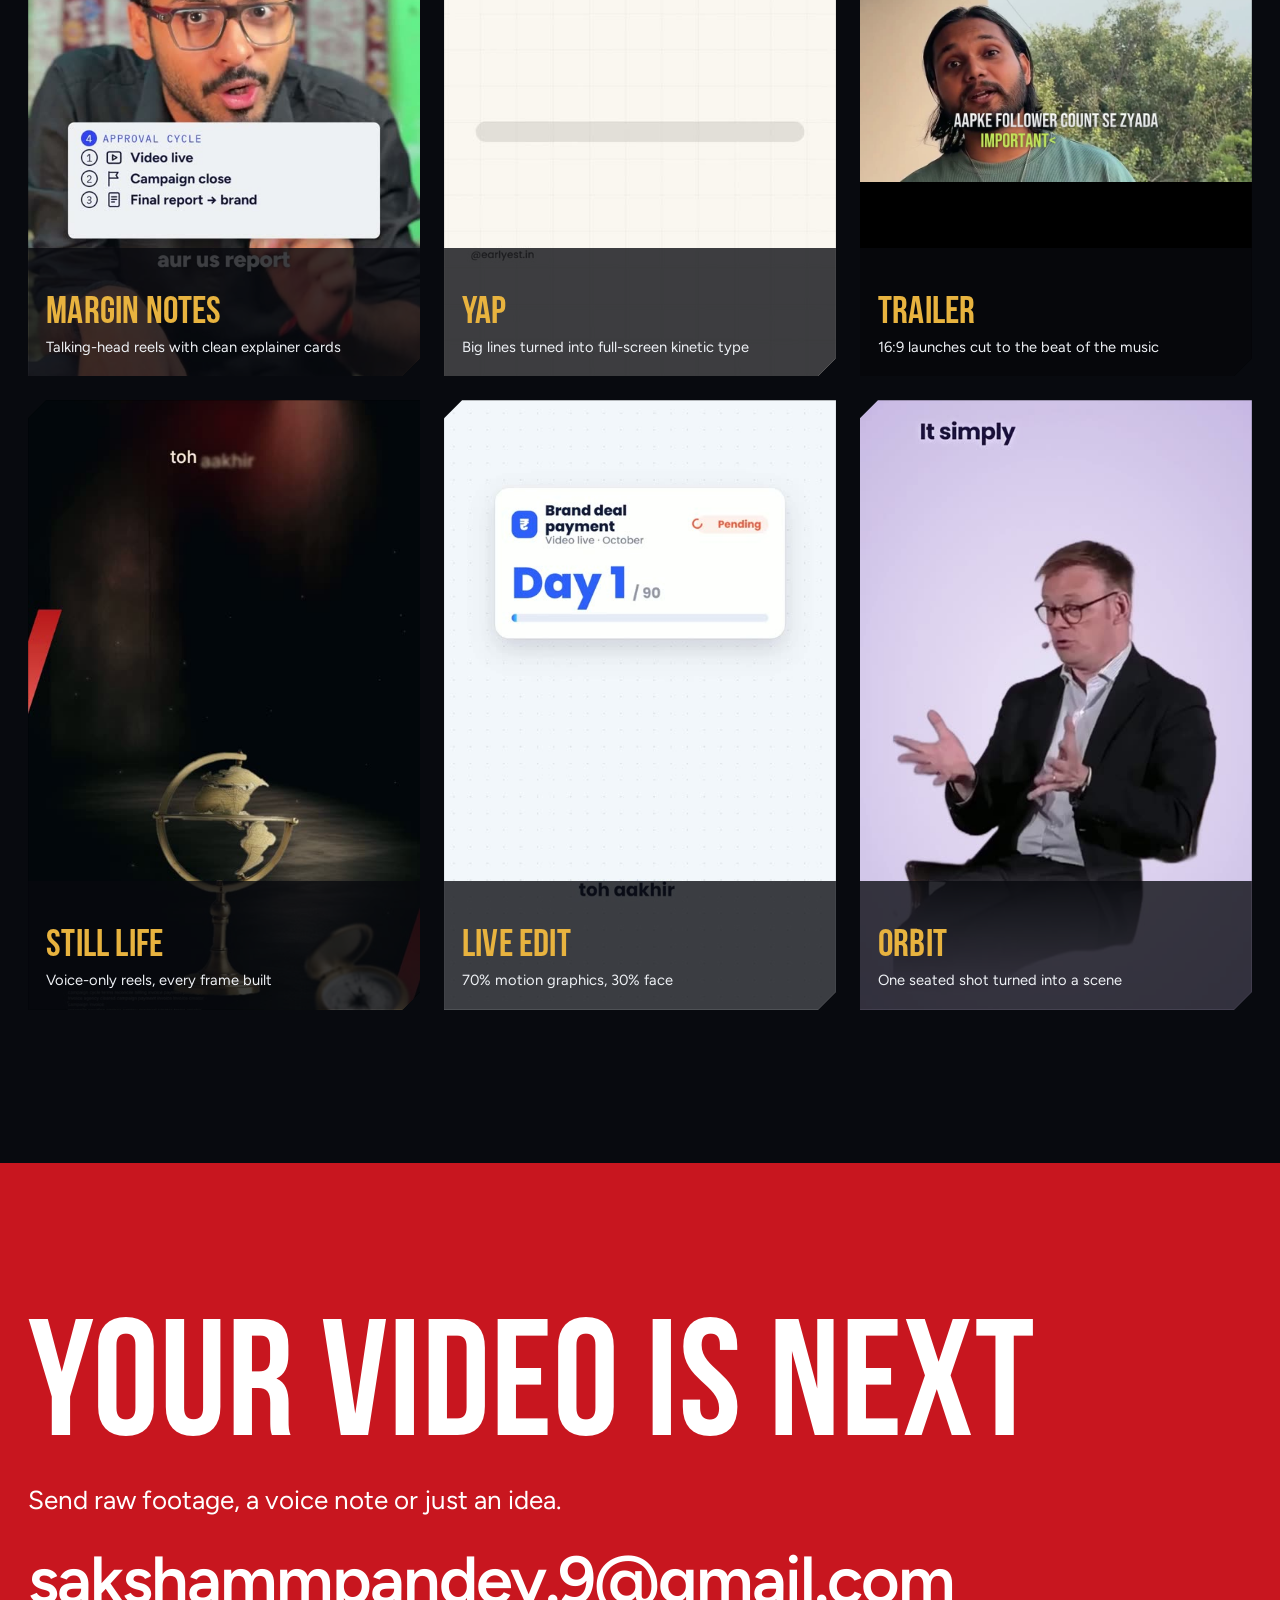
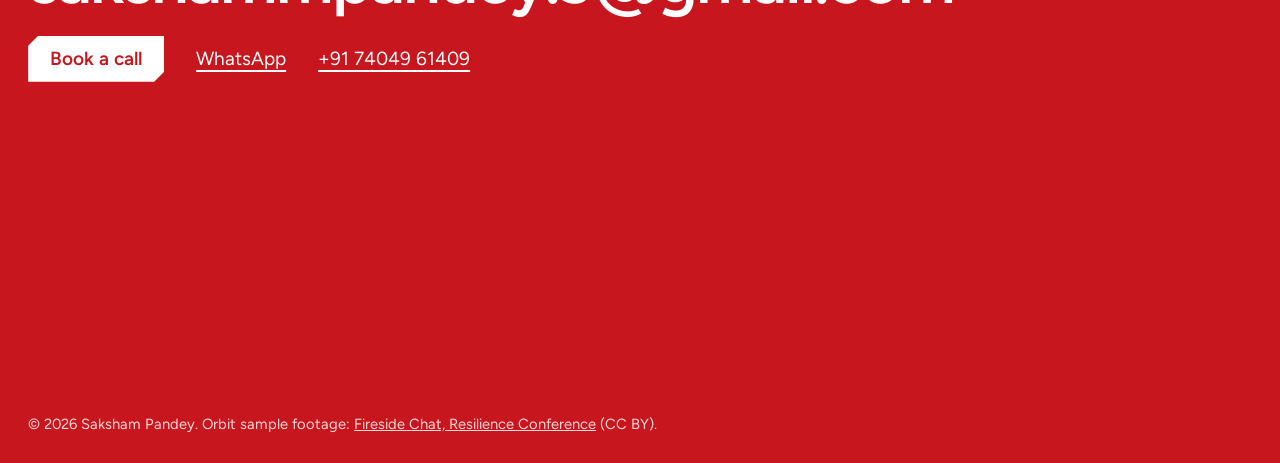
==== commit be581b98: "One-page story: hook, info, videos, end. Iron Man inspired theme, arc reactor, bike ride Co-Authored" ====
--- a/index.html
+++ b/index.html
@@ -6,124 +6,118 @@
 <title>Saksham Pandey, video editor</title>
 <meta name="description" content="Saksham Pandey edits reels, trailers and YouTube videos for creators and brands. 3+ years, six editing styles.">
 <link rel="preload" href="fonts/BebasNeue-Bold.otf" as="font" type="font/otf" crossorigin>
-<link rel="stylesheet" href="site.css?v=19">
+<link rel="stylesheet" href="site.css?v=24">
 <script>document.documentElement.classList.add('js')</script>
 </head>
-<body data-page="home">
+<body>
 <a class="skip" href="#main">Skip to content</a>
 <header class="bar">
-  <a class="mark" href="index.html">Saksham Pandey</a>
-  <nav aria-label="Main"><a href="styles.html">Styles</a><a href="work.html">Work</a><a href="about.html">About</a><a href="contact.html">Contact</a><a class="btn" data-book href="contact.html">Book an edit</a></nav>
+  <a class="mark" href="#hook">Saksham Pandey</a>
+  <nav aria-label="Main"><a href="#info">About</a><a href="#videos">Videos</a><a href="#end">Contact</a><a class="btn" data-book href="#end">Book an edit</a></nav>
 </header>
 <main id="main">
 
-<section class="mag">
-  <div class="mag-black" aria-hidden="true"></div>
-  <div class="mag-left">
-    <p class="lead">I edit reels, trailers and YouTube videos for creators and brands.</p>
-    <a class="btn btn-light" data-book href="contact.html">Book an edit</a>
-    <a class="link" href="work.html">See the work</a>
-  </div>
-  <div class="mag-badges">
-    <a class="dot dot-w" href="work.html"><b>0:13</b><small>Reel</small></a>
-    <a class="dot dot-r" href="styles.html"><b>6</b><small>Styles</small></a>
-    <a class="dot dot-k" href="about.html"><b>3+</b><small>Years</small></a>
-  </div>
-  <p class="mag-quote">Every word lands on the frame it is spoken.</p>
-  <div class="pile">
-    <img class="o o-clap" data-d="26" src="media/cut/clap.webp" alt="" width="707" height="749">
-    <img class="o o-mic" data-d="-18" src="media/cut/mic.webp" alt="" width="515" height="860">
-    <img class="o o-mega" data-d="34" src="media/cut/mega.webp" alt="" width="673" height="686">
-    <video class="clip hero-frame" src="media/reel.mp4" poster="media/reel.jpg" muted loop playsinline autoplay aria-label="A fast showreel of six editing styles"></video>
-  </div>
-  <h1 class="mag-title"><span>Edited</span> <small>by</small> <span>Saksham Pandey</span></h1>
-</section>
-
-<section class="same" id="same">
-  <div class="same-stage">
-    <div class="same-text">
-      <h2>One line, three edits</h2>
-      <p class="quote">“Toh aakhir ye 90 din tak hamara paisa ghoom kahan raha?”</p>
-      <p class="same-note" id="sameNote">Your face carries it, and a clean card explains the money.</p>
-    </div>
-    <div class="same-frame">
-      <video data-k="margin" src="media/same-margin.mp4" poster="media/same-margin.jpg" muted playsinline preload="none" aria-label="The line edited as Margin Notes"></video>
-      <video data-k="live" src="media/same-live.mp4" poster="media/same-live.jpg" muted playsinline preload="none" aria-label="The line edited as Live Edit"></video>
-      <video data-k="still" src="media/same-still.mp4" poster="media/same-still.jpg" muted playsinline preload="none" aria-label="The line edited as Still Life"></video>
-    </div>
-    <div class="same-controls">
-      <div class="pick" role="group" aria-label="Choose an edit">
-        <button type="button" data-k="margin" aria-pressed="true">Margin Notes</button>
-        <button type="button" data-k="live" aria-pressed="false">Live Edit</button>
-        <button type="button" data-k="still" aria-pressed="false">Still Life</button>
-      </div>
-      <button type="button" class="link" id="sound" aria-pressed="false">Turn sound on</button>
-    </div>
+<section class="hook" id="hook">
+  <div class="reactor" aria-hidden="true"><i></i><i></i><i></i><b></b></div>
+  <div class="reactor-3d" aria-hidden="true"></div>
+  <div class="hook-text">
+    <h1>You have <span>2 seconds</span></h1>
+    <p class="lead">I'm Saksham Pandey, a video editor. I make them count.</p>
+    <div class="acts"><a class="btn" data-book href="#end">Book an edit</a><a class="link" href="#videos">See my videos</a></div>
   </div>
 </section>
 
-<section class="tk">
-  <h2>Reels, trailers and YouTube, cut to the frame</h2>
-  <div class="tk-side rise">
-    <div class="faces">
-      <a href="styles.html#s1" aria-label="Margin Notes"><img src="media/s1-poster.jpg" alt="" width="96" height="96" loading="lazy"></a>
-      <a href="styles.html#s2" aria-label="Yap"><img src="media/s2-poster.jpg" alt="" width="96" height="96" loading="lazy"></a>
-      <a href="styles.html#s3" aria-label="Trailer"><img src="media/s3-poster.jpg" alt="" width="96" height="96" loading="lazy"></a>
-      <a href="styles.html#s4" aria-label="Still Life"><img src="media/s4-poster.jpg" alt="" width="96" height="96" loading="lazy"></a>
+<section class="info" id="info">
+  <div class="info-head rise">
+    <h2>The editor behind the reels</h2>
+    <p class="lead">I'm a freelance video editor and motion designer in India, working remotely since January 2023 on reels, YouTube videos, ads and trailers.</p>
+    <p>Premiere Pro, Final Cut Pro, DaVinci Resolve.</p>
+  </div>
+  <div class="gauges rise" role="list">
+    <div class="gauge" role="listitem"><svg viewBox="0 0 120 120" aria-hidden="true"><circle cx="60" cy="60" r="52"/><circle class="arc" cx="60" cy="60" r="52" pathLength="100" style="--v:75"/></svg><b>3+</b><span>Years editing</span></div>
+    <div class="gauge" role="listitem"><svg viewBox="0 0 120 120" aria-hidden="true"><circle cx="60" cy="60" r="52"/><circle class="arc" cx="60" cy="60" r="52" pathLength="100" style="--v:100"/></svg><b>6</b><span>Editing styles</span></div>
+    <div class="gauge" role="listitem"><svg viewBox="0 0 120 120" aria-hidden="true"><circle cx="60" cy="60" r="52"/><circle class="arc" cx="60" cy="60" r="52" pathLength="100" style="--v:50"/></svg><b>2</b><span>Formats, 9:16 and 16:9</span></div>
+  </div>
+  <dl class="skills">
+      <div class="skill rise" style="--i:0"><dt>Cut</dt><dd>Pauses and retakes come out on word boundaries, never mid-word.</dd></div>
+      <div class="skill rise" style="--i:1"><dt>Caption</dt><dd>Every word lands on its spoken frame, in English or Hinglish.</dd></div>
+      <div class="skill rise" style="--i:2"><dt>Animate</dt><dd>Cards, type and charts act out the idea, and never cover your face.</dd></div>
+      <div class="skill rise" style="--i:3"><dt>Mix</dt><dd>Real music and sound effects sit on the beats, with your voice clear.</dd></div>
+      <div class="skill rise" style="--i:4"><dt>Deliver</dt><dd>9:16 or 16:9 files, ready to post.</dd></div>
+  </dl>
+</section>
+
+<section class="videos" id="videos">
+  <div class="videos-head">
+    <h2>My videos</h2>
+    <p class="lead">Tap any video to watch it with sound.</p>
+  </div>
+  <div class="same" id="same">
+    <div class="same-stage">
+      <div class="same-text">
+        <h3>One line, three edits</h3>
+        <p class="quote">“Toh aakhir ye 90 din tak hamara paisa ghoom kahan raha?”</p>
+        <p id="sameNote">Your face carries it, and a clean card explains the money.</p>
+      </div>
+      <div class="same-frame">
+        <video data-k="margin" src="media/same-margin.mp4" poster="media/same-margin.jpg" muted playsinline preload="none" aria-label="The line edited as Margin Notes"></video>
+        <video data-k="live" src="media/same-live.mp4" poster="media/same-live.jpg" muted playsinline preload="none" aria-label="The line edited as Live Edit"></video>
+        <video data-k="still" src="media/same-still.mp4" poster="media/same-still.jpg" muted playsinline preload="none" aria-label="The line edited as Still Life"></video>
+      </div>
+      <div class="same-controls">
+        <div class="pick" role="group" aria-label="Choose an edit">
+          <button type="button" data-k="margin" aria-pressed="true">Margin Notes</button>
+          <button type="button" data-k="live" aria-pressed="false">Live Edit</button>
+          <button type="button" data-k="still" aria-pressed="false">Still Life</button>
+        </div>
+        <button type="button" class="link" id="sound" aria-pressed="false">Turn sound on</button>
+      </div>
     </div>
-    <p>Six editing styles, from talking-head reels to voice-only worlds, each recoloured for your brand.</p>
-    <div class="tiles"><img src="media/s4-poster.jpg" alt="A Still Life frame" loading="lazy"><img src="media/s2-poster.jpg" alt="A Yap frame" loading="lazy"></div>
   </div>
-  <div class="ticket rise">
-    <p class="ticket-name">Your next video</p>
-    <dl>
-      <div><dt>Format</dt><dd>9:16, 16:9</dd></div>
-      <div><dt>Styles</dt><dd>Six</dd></div>
-      <div><dt>Editing since</dt><dd>2023</dd></div>
-      <div><dt>Based in</dt><dd>India</dd></div>
-    </dl>
-    <a class="btn btn-red" data-book href="contact.html">Book an edit</a>
-  </div>
-  <div class="tk-side tk-right rise">
-    <p>Captions in English and Roman-script Hinglish, motion graphics, and sound design on every edit.</p>
-    <a class="link" href="styles.html">See all six styles</a>
-    <div class="tiles"><img src="media/s5-poster.jpg" alt="A Live Edit frame" loading="lazy"><img src="media/s6-poster.jpg" alt="An Orbit frame" loading="lazy"></div>
+  <div class="grid" id="grid">
+    <button type="button" class="card rise" style="--i:0" data-play="s1" data-title="Margin Notes" aria-label="Watch Margin Notes with sound">
+      <video src="media/s1-loop.mp4" poster="media/s1-poster.jpg" muted loop playsinline preload="none"></video>
+      <span class="card-text"><strong>Margin Notes</strong><span>Talking-head reels with clean explainer cards</span></span>
+    </button>
+    <button type="button" class="card rise" style="--i:1" data-play="s2" data-title="Yap" aria-label="Watch Yap with sound">
+      <video src="media/s2-loop.mp4" poster="media/s2-poster.jpg" muted loop playsinline preload="none"></video>
+      <span class="card-text"><strong>Yap</strong><span>Big lines turned into full-screen kinetic type</span></span>
+    </button>
+    <button type="button" class="card rise" style="--i:2" data-play="s3" data-title="Trailer" aria-label="Watch Trailer with sound">
+      <video src="media/s3-loop.mp4" poster="media/s3-poster.jpg" muted loop playsinline preload="none"></video>
+      <span class="card-text"><strong>Trailer</strong><span>16:9 launches cut to the beat of the music</span></span>
+    </button>
+    <button type="button" class="card rise" style="--i:3" data-play="s4" data-title="Still Life" aria-label="Watch Still Life with sound">
+      <video src="media/s4-loop.mp4" poster="media/s4-poster.jpg" muted loop playsinline preload="none"></video>
+      <span class="card-text"><strong>Still Life</strong><span>Voice-only reels, every frame built</span></span>
+    </button>
+    <button type="button" class="card rise" style="--i:4" data-play="s5" data-title="Live Edit" aria-label="Watch Live Edit with sound">
+      <video src="media/s5-loop.mp4" poster="media/s5-poster.jpg" muted loop playsinline preload="none"></video>
+      <span class="card-text"><strong>Live Edit</strong><span>70% motion graphics, 30% face</span></span>
+    </button>
+    <button type="button" class="card rise" style="--i:5" data-play="s6" data-title="Orbit" aria-label="Watch Orbit with sound">
+      <video src="media/s6-loop.mp4" poster="media/s6-poster.jpg" muted loop playsinline preload="none"></video>
+      <span class="card-text"><strong>Orbit</strong><span>One seated shot turned into a scene</span></span>
+    </button>
   </div>
 </section>
 
-<section class="finale">
-  <h2>Saksham Pandey</h2>
-  <p>3+ years</p>
-  <p>India, remote</p>
-  <img class="o-camera" data-d="16" src="media/cut/camera.webp" alt="A vintage film camera on a tripod" width="418" height="930" loading="lazy">
-</section>
-
-<section class="cta">
-  <h2>Got a video to edit?</h2>
-  <div class="cta-text">
-    <p class="lead">Send the raw footage or just a voice note, and we'll pick the style together.</p>
-    <a class="btn btn-light" data-book href="contact.html">Book an edit</a>
-  </div>
-  <div class="reel-3d" aria-hidden="true"></div>
+<section class="end" id="end">
+  <h2>Your video is next</h2>
+  <p class="lead">Send raw footage, a voice note or just an idea.</p>
+  <a class="mail" href="mailto:sakshammpandey.9@gmail.com?subject=Video%20edit%20enquiry">sakshammpandey.9@gmail.com</a>
+  <div class="ways" id="ways"></div>
+  <p class="small">© 2026 Saksham Pandey. Orbit sample footage: <a href="https://www.youtube.com/watch?v=D_UU8Mty6u8" rel="noopener">Fireside Chat, Resilience Conference</a> (CC BY).</p>
 </section>
 </main>
-<footer class="foot">
-  <video class="foot-pic" src="media/same-still.mp4" poster="media/same-still.jpg" muted loop playsinline preload="none" aria-label="A brass globe from a Still Life reel"></video>
-  <div class="foot-menu rise">
-    <nav aria-label="Footer">
-      <a href="index.html">Home</a><a href="styles.html">Styles</a><a href="work.html">Work</a><a href="about.html">About</a><a href="contact.html">Contact</a>
-    </nav>
-    <p class="small">© 2026 Saksham Pandey. Orbit sample footage: <a href="https://www.youtube.com/watch?v=D_UU8Mty6u8" rel="noopener">Fireside Chat, Resilience Conference</a> (CC BY).</p>
-  </div>
-</footer>
 <dialog id="player" aria-label="Video with sound">
   <form method="dialog"><button class="btn" value="close">Close</button></form>
   <video controls playsinline></video>
 </dialog>
-<script src="config.js?v=19"></script>
-<script src="site.js?v=19"></script>
+<script src="config.js?v=24"></script>
+<script src="site.js?v=24"></script>
 <script src="vendor/three.min.js"></script>
-<script src="three3d.js?v=19"></script>
-<script src="avatar.js?v=19"></script>
+<script src="three3d.js?v=24"></script>
+<script src="avatar.js?v=24"></script>
 </body>
 </html>
--- a/site.css
+++ b/site.css
@@ -1,304 +1,186 @@
 @font-face{font-family:"Bebas Neue";src:url(fonts/BebasNeue-Bold.otf) format("opentype");font-weight:400;font-display:swap}
 @font-face{font-family:"Figtree";src:url(fonts/Figtree.ttf) format("truetype");font-weight:300 900;font-display:swap}
 :root{
-  --bg:#fff; --surface:#efeeec; --ink:#0d0b0b; --muted:#5e5557; --accent:#7d0c14; --disp:"Bebas Neue",Impact,sans-serif;
-  --field:#7d0c14; --field-ink:#fff;
+  --bg:#080a0f; --steel:#121720; --steel2:#1c2330; --ink:#eef1f5; --muted:#a4adb9;
+  --red:#c8161f; --gold:#e8b33f; --arc:#7fe9ff; --disp:"Bebas Neue",Impact,sans-serif;
   --small:clamp(.875rem,.84rem + .1vw,.9375rem);
   --body:clamp(1.0625rem,1rem + .25vw,1.1875rem);
   --lead:clamp(1.25rem,1.1rem + .7vw,1.625rem);
-  --head:clamp(2.9rem,1.9rem + 4.9vw,6.5rem);
-  --display:clamp(5rem,13vw,13.5rem);
+  --head:clamp(3.25rem,2rem + 6vw,7.5rem);
+  --display:clamp(4.8rem,13vw,13.5rem);
   --edge:clamp(16px,2.2vw,32px);
-  --gap:clamp(96px,14vw,200px);
+  --gap:clamp(96px,12vw,170px);
   --out:cubic-bezier(.23,1,.32,1);
   --bar:72px;
-  --scrim:rgba(20,4,6,.88);
+  --cut:polygon(10px 0,100% 0,100% calc(100% - 10px),calc(100% - 10px) 100%,0 100%,0 10px);
 }
 *{box-sizing:border-box;margin:0;padding:0}
-html{-webkit-text-size-adjust:100%;overflow-x:clip}
-body{background:var(--bg);color:var(--ink);font-family:Figtree,system-ui,sans-serif;font-size:var(--body);line-height:1.5;font-optical-sizing:auto}
+html{-webkit-text-size-adjust:100%;overflow-x:clip;scroll-behavior:smooth}
+body{background:var(--bg);color:var(--ink);font-family:Figtree,system-ui,sans-serif;font-size:var(--body);line-height:1.5}
 img,video{display:block;max-width:100%}
-img{height:auto}
-::selection{background:var(--ink);color:var(--bg)}
-.skip:not(:focus){position:absolute;width:1px;height:1px;overflow:hidden;clip-path:inset(50%);white-space:nowrap}
-.skip:focus{position:absolute;left:var(--edge);top:8px;z-index:9;background:var(--ink);color:var(--bg);padding:12px 16px}
 a{color:inherit;text-decoration:none}
 button{font:inherit;color:inherit;background:none;border:0;cursor:pointer}
-h1,h2,.pick button,.work-name,.brief-list strong,.foot-menu nav a{font-family:var(--disp);font-weight:400;letter-spacing:.005em;line-height:.92}
-h1,h2{text-wrap:balance}
-:focus-visible{outline:3px solid currentColor;outline-offset:3px}
+h1,h2,h3,.pick button,.gauge b,.skill dt,.card strong{font-family:var(--disp);font-weight:400;letter-spacing:.005em;line-height:.92}
+h1,h2,h3{text-wrap:balance}
+:focus-visible{outline:3px solid var(--arc);outline-offset:3px}
+::selection{background:var(--red);color:#fff}
+section{scroll-margin-top:0}
 .lead{font-size:var(--lead);line-height:1.3}
-.small{font-size:var(--small)}
+.small{font-size:var(--small);color:var(--muted)}
+.small a{text-decoration:underline}
+.skip:not(:focus){position:absolute;width:1px;height:1px;overflow:hidden;clip-path:inset(50%);white-space:nowrap}
+.skip:focus{position:absolute;left:var(--edge);top:8px;z-index:9;background:var(--red);color:#fff;padding:12px 16px}
 
 /* bar */
 .bar{position:absolute;z-index:5;inset:0 0 auto;height:var(--bar);padding:0 var(--edge);display:flex;align-items:center;justify-content:space-between}
 .bar .mark{font-family:var(--disp);font-size:1.6rem;letter-spacing:.01em}
-body[data-page=home] .bar{color:#fff}
-body[data-page=home] .bar .btn{background:#fff;color:var(--ink)}
 .bar nav{display:flex;align-items:center;gap:clamp(6px,1.6vw,26px)}
-.bar nav a:not(.btn){display:inline-flex;align-items:center;min-height:44px;padding:0 6px}
-.bar nav a:not(.btn)[aria-current]{text-decoration-color:var(--accent);text-decoration:underline;text-underline-offset:5px;text-decoration-thickness:2px}
-.bar nav a:not(.btn){transition:opacity .2s}
-@media (hover:hover){.bar nav a:not(.btn):hover,.foot-menu nav a:hover,.link:hover{opacity:.6}}
-.btn{display:inline-flex;align-items:center;justify-content:center;min-height:46px;padding:0 20px;background:var(--ink);color:var(--bg);font-weight:500;transition:transform .16s var(--out),opacity .2s}
-.btn:active,.pick button:active,.work-row:active{transform:scale(.97)}
-.btn-light{background:var(--field-ink);color:var(--ink)}
-.btn-red{background:var(--accent);color:#fff;width:100%}
-.link{display:inline-block;min-height:44px;line-height:44px;font-weight:500;text-decoration:underline;text-underline-offset:5px;text-decoration-thickness:2px;transition:opacity .2s}
+.bar nav a:not(.btn){display:inline-flex;align-items:center;min-height:44px;padding:0 6px;transition:color .2s}
+@media (hover:hover){.bar nav a:not(.btn):hover,.link:hover{color:var(--gold)}}
+.btn{display:inline-flex;align-items:center;justify-content:center;min-height:46px;padding:0 22px;background:var(--red);color:#fff;font-weight:600;clip-path:var(--cut);transition:transform .16s var(--out),background .2s}
+@media (hover:hover){.btn:hover{background:#e11f28}}
+.btn:active,.pick button:active{transform:scale(.97)}
+.link{display:inline-block;min-height:44px;line-height:44px;font-weight:600;color:var(--gold);text-decoration:underline;text-underline-offset:5px;text-decoration-thickness:2px;transition:color .2s}
 
-/* magazine hero: black drops to white, the pile breaks across the edge */
-.mag{position:relative;height:100svh;min-height:680px;overflow:hidden;background:var(--bg)}
-.mag-black{position:absolute;inset:0 0 auto;height:66%;background:var(--ink);border-radius:0 0 28px 28px}
-.mag-left{position:absolute;left:var(--edge);top:calc(var(--bar) + 24px);width:min(26vw,340px);color:#fff;display:flex;flex-wrap:wrap;gap:12px 20px;align-items:center}
-.mag-left .lead{width:100%;margin-bottom:6px}
-.mag-badges{position:absolute;left:50%;top:calc(var(--bar) + 8px);transform:translateX(-50%);display:flex;gap:10px;z-index:3}
-.dot{width:clamp(66px,6.4vw,92px);aspect-ratio:1;border-radius:50%;display:grid;place-content:center;text-align:center;transition:transform .3s var(--out)}
-.dot small{font-size:.75rem;line-height:1.1}
-.dot b{font-family:var(--disp);font-weight:400;font-size:clamp(1.5rem,2.3vw,2.2rem);line-height:1}
-.dot-w{background:#fff;color:var(--ink)}
-.dot-r{background:var(--accent);color:#fff}
-.dot-k{background:#2a2526;color:#fff}
-@media (hover:hover){.dot:hover{transform:translateY(-4px)}}
-.mag-quote{position:absolute;right:var(--edge);top:calc(var(--bar) + 24px);width:min(20vw,260px);color:#fff;font-weight:500}
-.pile{position:absolute;left:50%;top:calc(var(--bar) + 84px);height:calc(66% - var(--bar) - 40px);aspect-ratio:.82;transform:translateX(-50%);z-index:2}
-.hero-frame{position:absolute;left:50%;top:0;height:100%;aspect-ratio:9/16;object-fit:cover;background:#222;transform:translateX(-50%)}
-.hero-3d{position:absolute;left:50%;top:50%;height:112%;aspect-ratio:.76;transform:translate(-50%,-50%);pointer-events:none}
-.o{position:absolute;pointer-events:none;will-change:transform;transition:transform .5s var(--out)}
-.o-clap{height:50%;width:auto;left:-44%;top:32%;rotate:-12deg;z-index:1}
-.o-mic{height:66%;width:auto;right:-33%;top:22%;rotate:9deg;z-index:1}
-.o-mega{height:40%;width:auto;left:-14%;top:66%;rotate:-6deg;z-index:3}
-.mag-title{position:absolute;left:var(--edge);right:var(--edge);bottom:calc(var(--edge) - 8px);display:flex;align-items:baseline;justify-content:space-between;gap:.14em;font-size:clamp(4rem,10.1vw,14rem);line-height:.86;white-space:nowrap;animation:rise .9s var(--out) both}
-.mag-title small{font-size:.22em;align-self:center}
+/* 1. hook: the reactor lights up */
+.hook{position:relative;min-height:100svh;display:flex;align-items:center;padding:calc(var(--bar) + 16px) var(--edge) clamp(120px,24svh,220px);overflow:hidden;background:var(--bg)}
+.hook-text{position:relative;z-index:2;max-width:min(62vw,1000px)}
+.hook h1{font-size:var(--display);margin-bottom:24px;animation:rise .9s var(--out) both}
+.hook h1 span{display:block;color:var(--gold)}
+.hook .lead{margin-bottom:28px;animation:rise .9s var(--out) .12s both}
+.acts{display:flex;flex-wrap:wrap;gap:12px 24px;align-items:center;animation:rise .9s var(--out) .22s both}
+.reactor-3d{position:absolute;right:0;top:50%;width:min(62vw,88svh);aspect-ratio:1;transform:translateY(-50%);pointer-events:none}
+.reactor-3d canvas{display:block;width:100%!important;height:100%!important}
+.reactor{position:absolute;right:8%;top:50%;width:min(44vw,62svh);aspect-ratio:1;transform:translateY(-50%);border-radius:50%;pointer-events:none}
+.reactor i{position:absolute;border-radius:50%;border:3px solid var(--arc);opacity:.4}
+.reactor i:nth-child(1){inset:0;border-color:var(--gold)}
+.reactor i:nth-child(2){inset:16%;border-style:dashed}
+.reactor i:nth-child(3){inset:32%}
+.reactor b{position:absolute;inset:40%;border-radius:50%;background:var(--arc);box-shadow:0 0 70px var(--arc)}
+.has-3d .reactor{display:none}
 @keyframes rise{from{opacity:0;transform:translateY(24px)}to{opacity:1;transform:none}}
 
-/* pinned: one line, three edits */
-.same{height:250svh;background:var(--surface);margin-top:var(--gap)}
+/* 2. info: gauges and what every edit gets */
+.info{padding:var(--gap) var(--edge);background:var(--steel);display:grid;grid-template-columns:7fr 5fr;gap:clamp(40px,6vw,88px) clamp(32px,6vw,96px);align-items:center}
+.info h2{font-size:var(--head);margin-bottom:24px}
+.info-head .lead{max-width:30em;margin-bottom:14px}
+.info-head p:not(.lead){color:var(--muted)}
+.gauges{display:grid;grid-template-columns:repeat(3,minmax(0,1fr));gap:clamp(12px,2vw,24px)}
+.gauge{position:relative;text-align:center}
+.gauge svg{width:100%;transform:rotate(-90deg)}
+.gauge circle{fill:none;stroke:var(--steel2);stroke-width:6}
+.gauge .arc{stroke:var(--arc);stroke-linecap:round;stroke-dasharray:0 100;transition:stroke-dasharray 1.4s var(--out) .2s;filter:drop-shadow(0 0 6px rgba(127,233,255,.6))}
+.gauges.in .arc{stroke-dasharray:var(--v) 100}
+.gauge b{position:absolute;left:0;right:0;top:0;aspect-ratio:1;display:grid;place-items:center;font-size:clamp(2.6rem,1.8rem + 2.6vw,4.6rem);color:var(--gold)}
+.gauge span{display:block;margin-top:10px;font-size:var(--small);color:var(--muted)}
+.skills{grid-column:1/-1;display:grid;grid-template-columns:repeat(5,minmax(0,1fr));gap:clamp(16px,2.4vw,32px)}
+.skill dt{font-size:clamp(2rem,1.4rem + 1.6vw,3rem);color:var(--gold);margin-bottom:8px}
+.skill dd{color:var(--ink)}
+.skill.rise{transition-delay:calc(var(--i,0)*70ms)}
+
+/* 3. videos */
+.videos{padding:0}
+.videos-head{padding:0 var(--edge) 40px;min-height:62svh;display:flex;flex-direction:column;justify-content:flex-end;padding-top:calc(var(--gap)*.6)}
+.videos h2{font-size:var(--display);margin-bottom:10px}
+.same{height:230svh;background:var(--steel)}
 .same-stage{position:sticky;top:0;height:100svh;padding:var(--edge);display:grid;grid-template-columns:minmax(0,1fr) auto minmax(0,1fr);gap:clamp(20px,3vw,48px);align-items:center}
-.same h2{font-size:var(--head);margin-bottom:24px}
-.quote{font-size:var(--lead);line-height:1.3;margin-bottom:16px}
-.same-frame{position:relative;height:min(84svh,calc(100svh - 48px));aspect-ratio:9/16;background:var(--bg);overflow:hidden}
+.same h3{font-size:clamp(3rem,4.6vw,5.4rem);margin-bottom:20px}
+.quote{font-size:var(--lead);line-height:1.3;margin-bottom:14px;color:var(--gold)}
+.same-frame{position:relative;height:min(84svh,calc(100svh - 48px));aspect-ratio:9/16;background:#000;overflow:hidden;outline:2px solid var(--steel2);outline-offset:6px}
 .same-frame video{position:absolute;inset:0;width:100%;height:100%;object-fit:cover;opacity:0;transition:opacity .22s ease}
 .same-frame video.on{opacity:1}
 .same-controls{justify-self:end;display:flex;flex-direction:column;align-items:flex-end;gap:10px}
 .pick{display:flex;flex-direction:column;align-items:flex-end;gap:2px}
 .pick button{font-size:var(--head);line-height:1.05;color:var(--muted);text-align:right;text-decoration:underline transparent;text-underline-offset:.12em;text-decoration-thickness:.06em;transition:text-decoration-color .25s,color .25s,transform .16s var(--out)}
-.pick button[aria-pressed=true]{color:var(--ink);text-decoration-color:currentColor}
+.pick button[aria-pressed=true]{color:var(--gold);text-decoration-color:var(--red)}
 @media (hover:hover){.pick button:hover{color:var(--ink)}}
+.grid{display:grid;grid-template-columns:repeat(3,minmax(0,1fr));gap:clamp(12px,2vw,24px);padding:var(--gap) var(--edge)}
+.card{position:relative;display:block;text-align:left;background:#000;overflow:hidden;clip-path:polygon(18px 0,100% 0,100% calc(100% - 18px),calc(100% - 18px) 100%,0 100%,0 18px)}
+.card video{width:100%;aspect-ratio:9/14;object-fit:cover;transition:transform .6s var(--out)}
+.card[data-play=s3] video{object-fit:contain}
+.card-text{position:absolute;left:0;right:0;bottom:0;padding:48px 18px 16px;background:rgba(8,10,15,.78)}
+.card strong{display:block;font-size:clamp(1.9rem,1.4rem + 1.3vw,2.8rem);color:var(--gold)}
+.card-text span{font-size:var(--small)}
+.card.rise{transition-delay:calc(var(--i,0)*70ms)}
+@media (hover:hover){.card:hover video{transform:scale(1.03)}}
 
-/* ticket: the booking at the middle of the page */
-.tk{padding:var(--gap) var(--edge) calc(var(--gap)*.6);display:grid;grid-template-columns:minmax(0,1fr) minmax(280px,380px) minmax(0,1fr);gap:40px clamp(24px,5vw,72px);align-items:start}
-.tk h2{grid-column:1/-1;text-align:center;font-size:var(--head);max-width:18em;justify-self:center}
-.faces{display:flex;gap:6px;margin-bottom:20px}
-.faces img{width:clamp(44px,4.4vw,64px);aspect-ratio:1;border-radius:50%;object-fit:cover;object-position:50% 30%;transition:transform .3s var(--out)}
-@media (hover:hover){.faces a:hover img{transform:translateY(-4px)}}
-.tk-side p{max-width:32ch;margin-bottom:12px}
-.tk-right{justify-items:end;text-align:right;display:grid}
-.tiles{display:grid;grid-template-columns:repeat(2,minmax(0,150px));gap:8px;margin-top:28px;align-items:end}
-.tiles img{width:100%;aspect-ratio:3/4;object-fit:cover}
-.tiles img:nth-child(2){transform:translateY(28px)}
-.ticket{background:var(--ink);color:#fff;padding:28px 24px 24px;border-radius:20px;display:grid;gap:16px;text-align:center}
-.ticket-name{font-family:var(--disp);font-size:clamp(2.6rem,2rem + 2vw,3.8rem);line-height:1}
-.ticket dl{display:grid;grid-template-columns:1fr 1fr;gap:6px}
-.ticket dl div{background:#231f20;border-radius:12px;padding:12px 8px}
-.ticket dt{font-size:var(--small);color:#d3cdce}
-.ticket dd{font-family:var(--disp);font-size:1.7rem;line-height:1.1}
-
-/* finale: the name at full width, the camera in front */
-.finale{position:relative;padding:calc(var(--gap)*.45) var(--edge) 0;height:clamp(640px,108svh,1000px);overflow:hidden;display:grid;grid-template-columns:1fr 1fr;align-content:start;gap:8px var(--edge)}
-.finale h2{grid-column:1/-1;text-align:center;font-size:14.9vw;white-space:nowrap;line-height:.84}
-.finale p{font-family:var(--disp);font-size:var(--lead)}
-.finale p:last-of-type{text-align:right}
-.o-camera{position:absolute;left:50%;bottom:-5%;height:min(66svh,600px);width:auto;translate:-50% 0}
-
-/* close */
-.cta{background:var(--field);color:var(--field-ink);padding:var(--gap) var(--edge);display:grid;grid-template-columns:5fr 7fr;gap:24px var(--edge);align-items:center}
-.cta-text{display:grid;gap:24px;justify-items:start}
-.cta h2{font-size:var(--display);grid-column:1/-1}
-.reel-3d{display:none}
-.has-3d .reel-3d{display:block;height:clamp(300px,34vw,480px);min-width:0}
-.reel-3d canvas,.ring-3d canvas,.hero-3d canvas{display:block;width:100%!important;height:100%!important}
-.has-3d .tex-source{opacity:0}
-.ring-3d{position:relative;min-width:0}
-.has-3d .ring-3d{height:min(74svh,640px)}
-.has-3d .ring-3d canvas{position:absolute;inset:0}
-.has-3d .ring-3d .strip{position:absolute;inset:0;opacity:0;pointer-events:none}
-
-/* page heads */
-.page-head{padding:calc(var(--bar) + 48px) var(--edge) var(--gap);display:grid;grid-template-columns:7fr 5fr;gap:var(--edge) clamp(32px,6vw,96px);align-items:end}
-.page-head h1{font-size:var(--display);line-height:.92;margin-bottom:28px}
-.page-head .lead{max-width:30em;margin-bottom:24px}
-.strip{display:grid;grid-template-columns:repeat(3,minmax(0,1fr));gap:8px}
-.strip a{display:block;transition:transform .3s var(--out)}
-.strip img{width:100%;aspect-ratio:9/16;object-fit:cover}
-@media (hover:hover){.strip a:hover{transform:translateY(-6px)}}
-
-/* styles: one screen per style */
-.style{min-height:100svh;padding:var(--edge);display:grid;grid-template-columns:5fr 7fr;gap:clamp(24px,6vw,96px);align-items:center;scroll-margin-top:0}
-.style:nth-of-type(odd) .play{order:2;justify-self:end}
-.style-red{background:var(--field);color:var(--field-ink)}
-.style h2{font-size:var(--display);margin-bottom:24px}
-.style-text p{max-width:62ch}
-.style-text .lead{margin-bottom:14px}
-.style-text .link{margin-top:14px}
-.play{display:block;position:relative}
-.style-clip{height:min(88svh,calc(100svh - 40px));aspect-ratio:9/16;object-fit:cover;background:var(--surface);transition:transform .5s var(--out)}
-.style-wide .style-clip{height:auto;width:min(100%,900px);aspect-ratio:16/9}
-.style-wide{grid-template-columns:7fr 5fr}
-@media (hover:hover){.play:hover .style-clip{transform:scale(1.015)}}
-
-/* work: a held frame, titles pass it */
-.work{display:grid;grid-template-columns:auto minmax(0,1fr);gap:clamp(24px,5vw,80px);padding:0 var(--edge)}
-.work-held{position:sticky;top:0;height:100svh;aspect-ratio:9/16;padding:calc(var(--bar) - 10px) 0 var(--edge);width:auto}
-.work-held video{position:absolute;inset:calc(var(--bar) - 10px) 0 var(--edge);width:100%;height:calc(100% - var(--bar) + 10px - var(--edge));object-fit:cover;background:var(--surface);opacity:0;transition:opacity .22s ease}
-.work-held video.on{opacity:1}
-.work-list{padding:calc(var(--bar) + 24px) 0 var(--gap)}
-.work-list h1{font-size:var(--display);margin-bottom:20px}
-.work-list .lead{margin-bottom:20px}
-.work-book{margin-bottom:clamp(40px,8vw,96px)}
-.work-thumb{display:none}
-.work-row{display:block;width:100%;text-align:left;padding:clamp(16px,3vw,40px) 0;transition:transform .16s var(--out)}
-.work-name{display:block;font-size:var(--head);color:var(--muted);transition:color .25s,transform .4s var(--out)}
-.work-fact{display:block;margin-top:10px}
-.work-row.on .work-name{color:var(--ink);transform:translateX(10px)}
-
-/* about */
-.about-head{padding:calc(var(--bar) + 48px) var(--edge) var(--gap);display:grid;grid-template-columns:7fr 5fr;gap:clamp(32px,6vw,96px);align-items:start}
-.about-head h1{font-size:var(--display);line-height:.92;grid-column:1/-1}
-.about-head .lead{margin-bottom:16px;max-width:30em}
-.about-head p:not(.lead){max-width:34em;margin-bottom:28px}
-.facts dt{font-weight:600}
-.facts div{padding:12px 0}
-.verb{padding:clamp(40px,5vw,72px) var(--edge);display:grid;grid-template-columns:6fr 6fr;gap:var(--edge);align-items:center}
-.verb-red{background:var(--field);color:var(--field-ink)}
-.verb-word{font-size:clamp(4.5rem,15vw,15rem)}
-.verb-side{display:grid;grid-template-columns:minmax(0,5fr) minmax(0,6fr);gap:var(--edge);align-items:end}
-.verb-side img{width:100%;aspect-ratio:9/16;object-fit:cover}
-
-/* contact */
-.contact{min-height:100svh;background:var(--field);color:var(--field-ink);padding:calc(var(--bar) + 48px) var(--edge) var(--edge);display:flex;flex-direction:column}
-body[data-page=contact] .bar{color:var(--field-ink)}
-body[data-page=contact] .bar .btn{background:var(--field-ink);color:var(--field)}
-.contact h1{font-size:var(--head);margin-bottom:16px}
-.contact-top{display:grid;grid-template-columns:7fr 5fr;gap:clamp(32px,6vw,96px);align-items:start}
-.trio{display:grid;grid-template-columns:repeat(3,minmax(0,1fr));gap:8px}
-.trio img{width:100%;aspect-ratio:9/16;object-fit:cover}
-.ways{display:flex;flex-wrap:wrap;gap:12px 32px;align-items:center;margin-top:24px}
-.ways a{min-height:44px;line-height:44px;text-decoration:underline;text-underline-offset:5px;text-decoration-thickness:2px}
-.ways a.btn{text-decoration:none;line-height:1}
-.mail{display:block;margin:auto 0 var(--edge);padding-top:48px;font-size:clamp(1.65rem,6.1vw,7.4rem);font-weight:600;letter-spacing:-.04em;line-height:1;overflow-wrap:anywhere;transition:opacity .2s}
-@media (hover:hover){.mail:hover{opacity:.75}}
-
-/* footer */
-.foot{display:grid;grid-template-columns:1fr 1fr;min-height:70svh;background:var(--surface)}
-.foot-pic{width:100%;height:100%;min-height:70svh;object-fit:cover;object-position:50% 72%}
-.foot-menu{padding:var(--edge);display:flex;flex-direction:column;justify-content:space-between;gap:48px}
-.foot-menu nav{display:grid;gap:6px}
-.foot-menu nav a{font-size:var(--head);line-height:1.02;transition:opacity .2s;width:fit-content}
-.foot-menu .small a{text-decoration:underline}
+/* 4. end */
+.end{min-height:100svh;background:var(--red);color:#fff;padding:var(--gap) var(--edge) var(--edge);display:flex;flex-direction:column}
+.end h2{font-size:var(--display);margin-bottom:14px}
+.end .lead{margin-bottom:28px}
+.ways{display:flex;flex-wrap:wrap;gap:12px 32px;align-items:center;margin-bottom:40px}
+.ways a:not(.btn){min-height:44px;line-height:44px;text-decoration:underline;text-underline-offset:5px;text-decoration-thickness:2px}
+.ways .btn{background:#fff;color:var(--red)}
+.mail{display:block;font-size:clamp(1.6rem,5.2vw,6.4rem);font-weight:600;letter-spacing:-.03em;line-height:1.05;overflow-wrap:anywhere;margin-bottom:20px;transition:color .2s}
+@media (hover:hover){.mail:hover{color:var(--gold)}}
+.end .small{margin-top:auto;color:#ffd9d9}
 
 /* player */
 dialog{margin:auto;padding:0;border:0;background:none;max-width:100vw;max-height:100svh}
-dialog::backdrop{background:var(--scrim)}
+dialog::backdrop{background:rgba(4,6,10,.92)}
 dialog form{display:flex;justify-content:flex-end;padding:8px}
 dialog video{max-height:calc(100svh - 72px);max-width:100vw;background:#000}
-dialog .btn{background:var(--bg);color:var(--ink)}
 
 /* entrances, only when script runs */
 .js .rise{opacity:0;transform:translateY(24px);transition:opacity .8s var(--out),transform .8s var(--out)}
 .js .rise.in{opacity:1;transform:none}
-.rise.in>*{animation:rise .7s var(--out) both}
-.rise.in>*:nth-child(2){animation-delay:70ms}
-.rise.in>*:nth-child(3){animation-delay:140ms}
-.rise.in>*:nth-child(4){animation-delay:210ms}
-.brief-list a.rise,.work-row.rise{transition-delay:calc(var(--i,0)*70ms)}
-.page-head h1,.page-head .lead,.page-head .btn,.work-list h1,.work-list .lead,.work-book,.contact h1,.contact .lead,.ways,.about-head h1{animation:rise .8s var(--out) both}
-.page-head .lead,.work-list .lead,.contact .lead{animation-delay:70ms}
-.page-head .btn,.work-book,.ways{animation-delay:140ms}
-.strip a{animation:rise .8s var(--out) both;animation-delay:calc(var(--i,0)*60ms + 120ms)}
 
-
-/* the cartoon who walks the page */
-.ava{position:fixed;left:0;bottom:0;z-index:30;height:clamp(230px,40svh,350px);aspect-ratio:.62;pointer-events:none}
-.ava-flip,.ava-art,.ava-art svg{width:100%;height:100%}
-.ava-flip{transition:transform .25s var(--out)}
-.ava-art svg{display:block;overflow:visible}
+/* the cartoon who rides the page: a thin arc light keeps the black hoodie readable on dark */
+.ava{position:fixed;left:0;bottom:0;z-index:30;height:clamp(140px,24svh,220px);aspect-ratio:1.3;pointer-events:none;filter:drop-shadow(0 0 1px rgba(127,233,255,.9)) drop-shadow(0 0 7px rgba(127,233,255,.28))}
+.ava-flip{position:absolute;inset:0;transition:transform .25s var(--out)}
+.ava-ride,.ava-foot,.ava-smoke{position:absolute}
+.ava-ride{inset:0}
+.ava-ride svg,.ava-foot svg{display:block;width:100%;height:100%;overflow:visible}
+.ava-foot{right:-4%;bottom:0;height:128%;aspect-ratio:.62;opacity:0;transform:translate(-18%,14px) scale(.96);transition:opacity .35s var(--out) .1s,transform .5s var(--out) .1s}
+.ava-smoke{left:17%;top:78%;width:0;height:0}
+.ava.off .ava-foot{opacity:1;transform:none}
+[data-rider]{transition:opacity .3s .15s}
+.ava.off [data-rider]{opacity:0;transition:opacity .25s}
+.puff{position:absolute;left:-12px;top:-12px;width:24px;height:24px;border-radius:50%;background:#aab3bf;opacity:0;animation:puff 1.4s var(--out) forwards}
+@keyframes puff{0%{opacity:.7;transform:scale(.4)}100%{opacity:0;transform:translate(var(--dx),var(--dy)) scale(var(--s))}}
 [data-eyes]{transform-box:fill-box;transform-origin:center;transition:transform .07s linear}
-.ava-say{position:absolute;left:78%;top:-2%;background:var(--accent);color:#fff;padding:9px 14px;border-radius:16px 16px 16px 4px;font-weight:600;font-size:var(--small);white-space:nowrap;opacity:0;transform:translateY(8px) scale(.96);transition:opacity .3s var(--out),transform .3s var(--out)}
+.ava-say{position:absolute;left:62%;top:-22%;background:var(--gold);color:#14100a;padding:9px 14px;font-weight:700;font-size:var(--small);white-space:nowrap;clip-path:var(--cut);opacity:0;transform:translateY(8px) scale(.96);transition:opacity .3s var(--out),transform .3s var(--out)}
 .ava-say.on{opacity:1;transform:none}
-.say-left .ava-say{left:auto;right:78%;border-radius:16px 16px 4px 16px}
-.on-red .ava-say{background:#fff;color:var(--ink)}
+.say-left .ava-say{left:auto;right:62%}
+.on-red .ava-say{background:#fff}
 .stm{animation:steam 4.2s ease-in-out infinite;opacity:0}
 .stm.s2{animation-delay:1.3s}
 .stm.s3{animation-delay:2.6s}
 @keyframes steam{0%{opacity:0;transform:translateY(16px)}35%{opacity:.85}100%{opacity:0;transform:translateY(-22px)}}
+
 @media (min-width:901px){.same-text{align-self:start;padding-top:9svh}}
-@media (max-width:900px){.ava{height:124px}.ava-say{font-size:.8125rem;padding:6px 10px}}
-@media (prefers-reduced-motion:reduce){.stm{opacity:.7;animation:none!important}}
-
 @media (max-width:900px){
   :root{--bar:64px}
-  .bar nav{gap:4px;font-size:var(--small)}
+  .bar nav{gap:2px;font-size:var(--small)}
   .bar nav .btn{display:none}
-  body[data-page=home] .bar .mark{display:none}
-  .bar .mark{display:none}
-  .bar{justify-content:flex-end}
-  .mag{height:auto;min-height:100svh;display:flex;flex-direction:column;padding:calc(var(--bar) + 4px) var(--edge) var(--edge);gap:18px}
-  .mag-black{height:calc(var(--bar) + 110px + 33svh);border-radius:0 0 20px 20px}
-  .mag-left,.mag-badges,.mag-quote,.pile,.mag-title{position:relative;left:auto;right:auto;top:auto;bottom:auto;transform:none;width:auto}
-  .mag-left{order:3;color:var(--ink)}
-  .mag-left .btn{background:var(--ink);color:#fff}
-  .mag-badges{justify-content:flex-start;order:0}
-  .mag-quote{display:none}
-  .pile{order:1;height:44svh;align-self:center}
-  .mag-title{order:2;font-size:15.8vw;flex-wrap:wrap;white-space:normal;gap:0 .14em;justify-content:flex-start;animation:none}
-  .o-clap{left:-34%;top:44%}
-  .o-mic{right:-26%}
-  .tk{grid-template-columns:minmax(0,1fr)}
-  .tk h2{font-size:2.45rem}
-  .mag-title small{font-size:1em;align-self:auto}
-  .ticket{order:1}
-  .tk-side{order:2}
-  .tk-right{justify-items:start;text-align:left}
-  .tiles img:nth-child(2){transform:none}
-  .finale{height:auto;min-height:72svh}
-  .finale h2{font-size:14.4vw}
-  .o-camera{height:50svh}
+  .hook{align-items:flex-end;padding-top:calc(var(--bar) + min(76vw,36svh));padding-bottom:130px}
+  .hook-text{max-width:none}
+  .hook h1{font-size:21vw}
+  .reactor-3d{left:50%;right:auto;top:var(--bar);width:min(112vw,46svh);transform:translateX(-50%);max-width:none}
+  .reactor{left:50%;right:auto;top:calc(var(--bar) + 12px);width:min(74vw,32svh);transform:translateX(-50%)}
+  .info{grid-template-columns:minmax(0,1fr)}
+  .skills{grid-template-columns:minmax(0,1fr)}
   .same-stage{grid-template-columns:1fr;grid-template-rows:auto minmax(0,1fr) auto;gap:10px;padding-top:12px;justify-items:center}
   .same-text{justify-self:stretch}
-  .same h2{font-size:2.4rem;margin-bottom:8px}
+  .same h3{font-size:2.5rem;margin-bottom:6px}
   .quote{font-size:1.0625rem;margin-bottom:0}
-  .same-note{display:none}
+  #sameNote{display:none}
   .same-frame{height:100%;max-height:100%;min-height:0}
   .same-controls{justify-self:stretch;align-items:center;gap:0}
   .pick{flex-direction:row;gap:16px}
   .pick button{font-size:1.45rem;min-height:44px}
-  .cta,.style,.style-wide,.about-head,.verb,.foot,.page-head,.contact-top{grid-template-columns:minmax(0,1fr)}
-  .has-3d .reel-3d{height:64vw}
-  .has-3d .ring-3d{height:100vw}
-  .style{min-height:0;padding-block:64px}
-  .style:nth-of-type(odd) .play{order:0;justify-self:start}
-  .style-clip{height:auto;width:min(100%,380px)}
-  .style-wide .style-clip{width:100%}
-  .style h2,.page-head h1,.work-list h1,.cta h2{font-size:clamp(3rem,15vw,5.5rem)}
-  .about-head h1{font-size:12.4vw}
-  .work{grid-template-columns:minmax(0,1fr)}
-  .work-held{display:none}
-  .work-list{padding-top:calc(var(--bar) + 16px)}
-  .work-row{display:grid;grid-template-columns:96px minmax(0,1fr);gap:4px 16px;align-items:center;padding:12px 0}
-  .work-thumb{display:block;grid-row:span 2;width:96px;aspect-ratio:9/16;object-fit:cover}
-  .work-name{color:var(--ink)}
-  .work-fact{margin-top:0}
-  .work-name{font-size:2.1rem}
-  .verb{min-height:0;padding-block:64px}
-  .verb-word{font-size:clamp(3.5rem,24vw,8rem)}
-  .verb-side{grid-template-columns:minmax(0,4fr) minmax(0,6fr)}
-  .mail{font-size:11.5vw;overflow-wrap:break-word}
-  .foot-pic{min-height:50svh;height:50svh}
+  .grid{grid-template-columns:repeat(2,minmax(0,1fr))}
+  .end{min-height:0;padding-bottom:150px}
+  .end .small{margin-top:32px}
+  .ava{height:96px}
+  .ava-say{font-size:.8125rem;padding:6px 10px;top:-34%}
 }
 @media (prefers-reduced-motion:reduce){
+  html{scroll-behavior:auto}
   *,*::before,*::after{animation:none!important}
   .js .rise{opacity:1;transform:none;transition:none}
-  .brief-list a,.strip a,.work-name{transition:color .2s;transform:none!important}
   .same{height:auto}
   .same-stage{position:static}
+  .puff{display:none}
+  .stm{opacity:.7}
 }
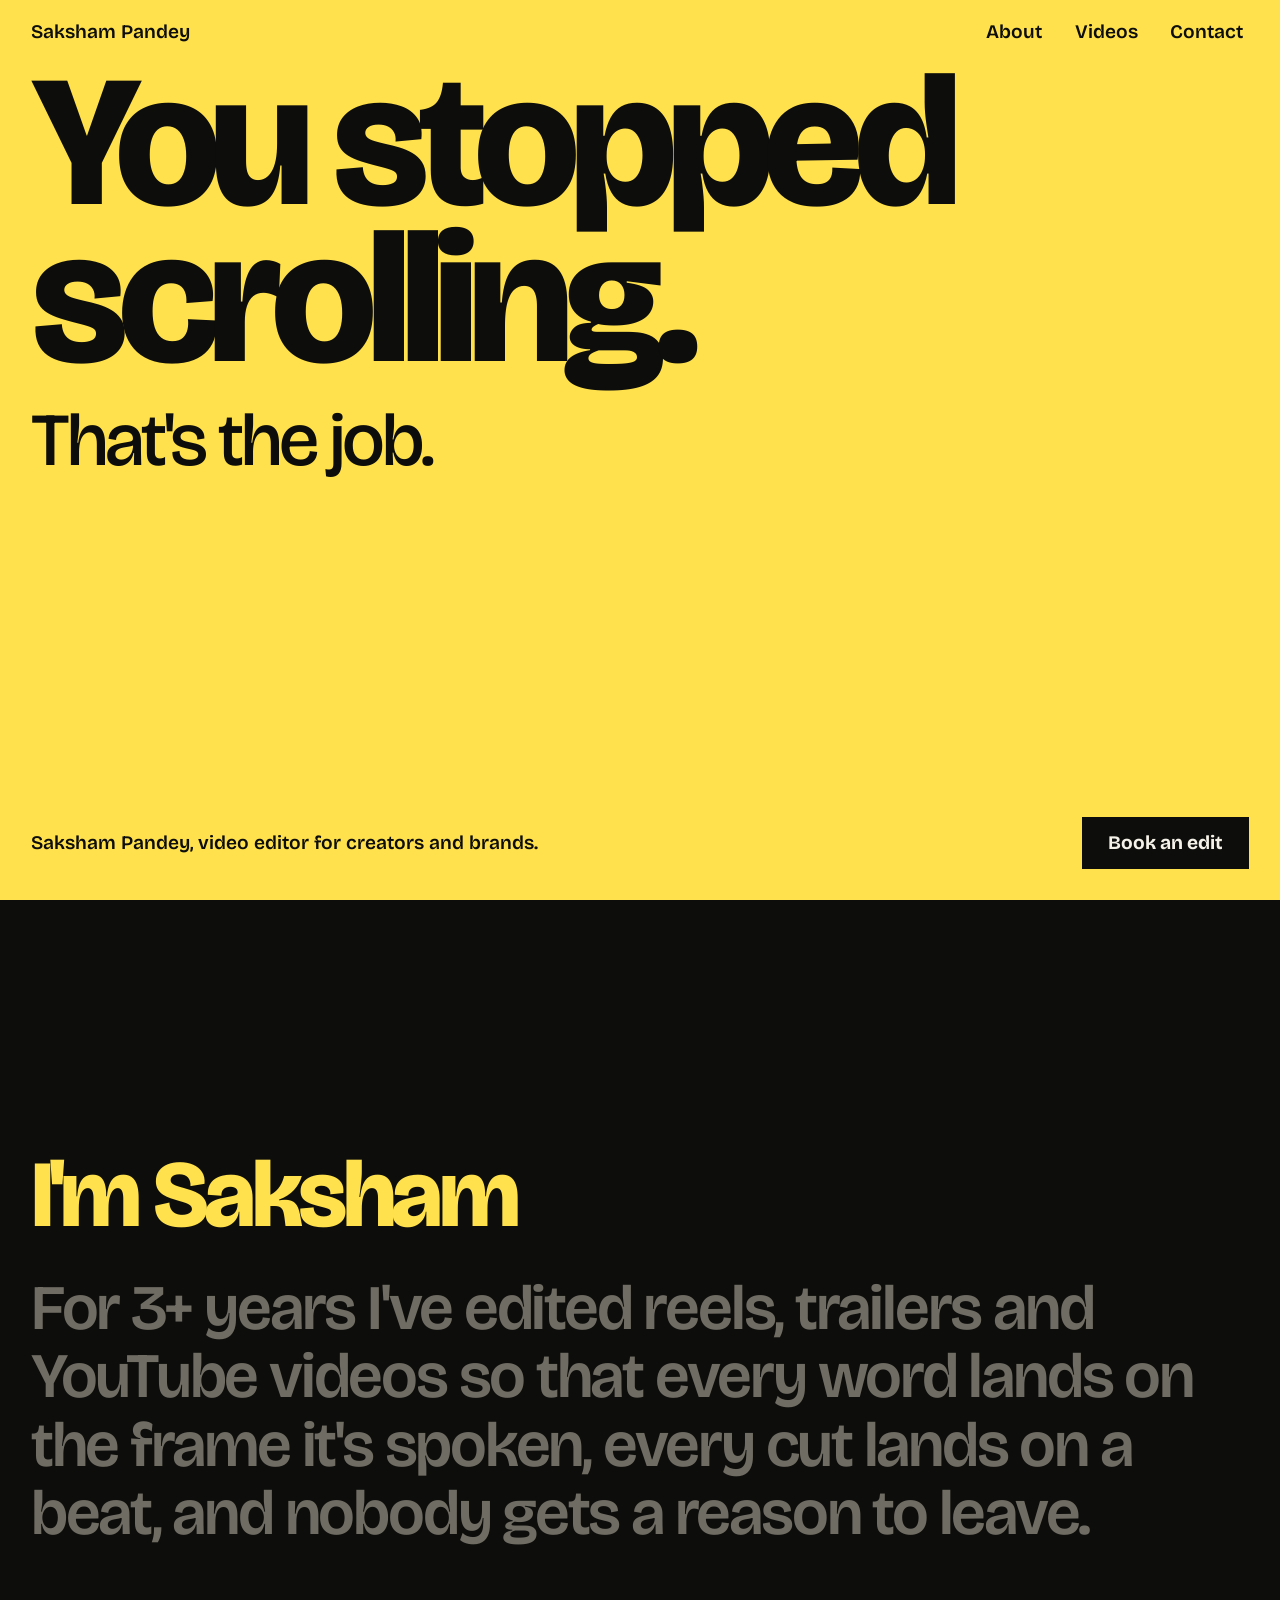
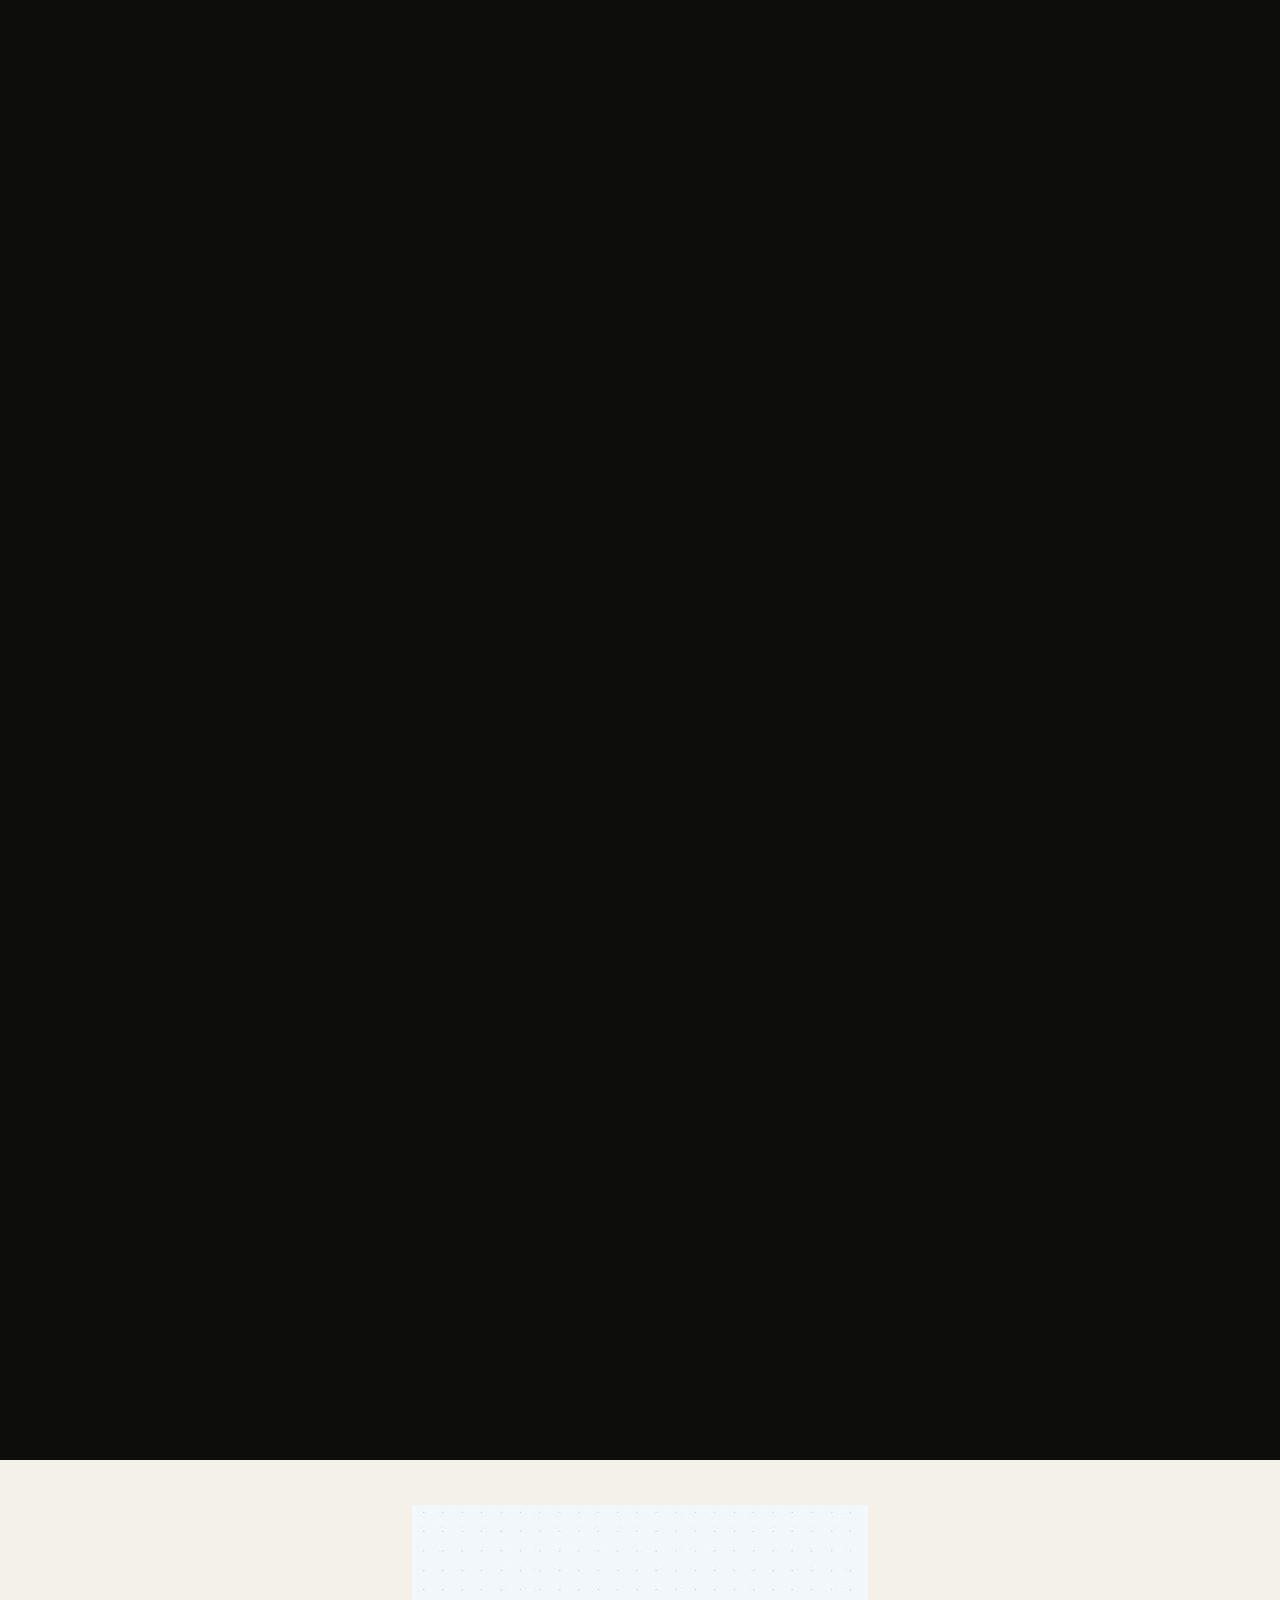
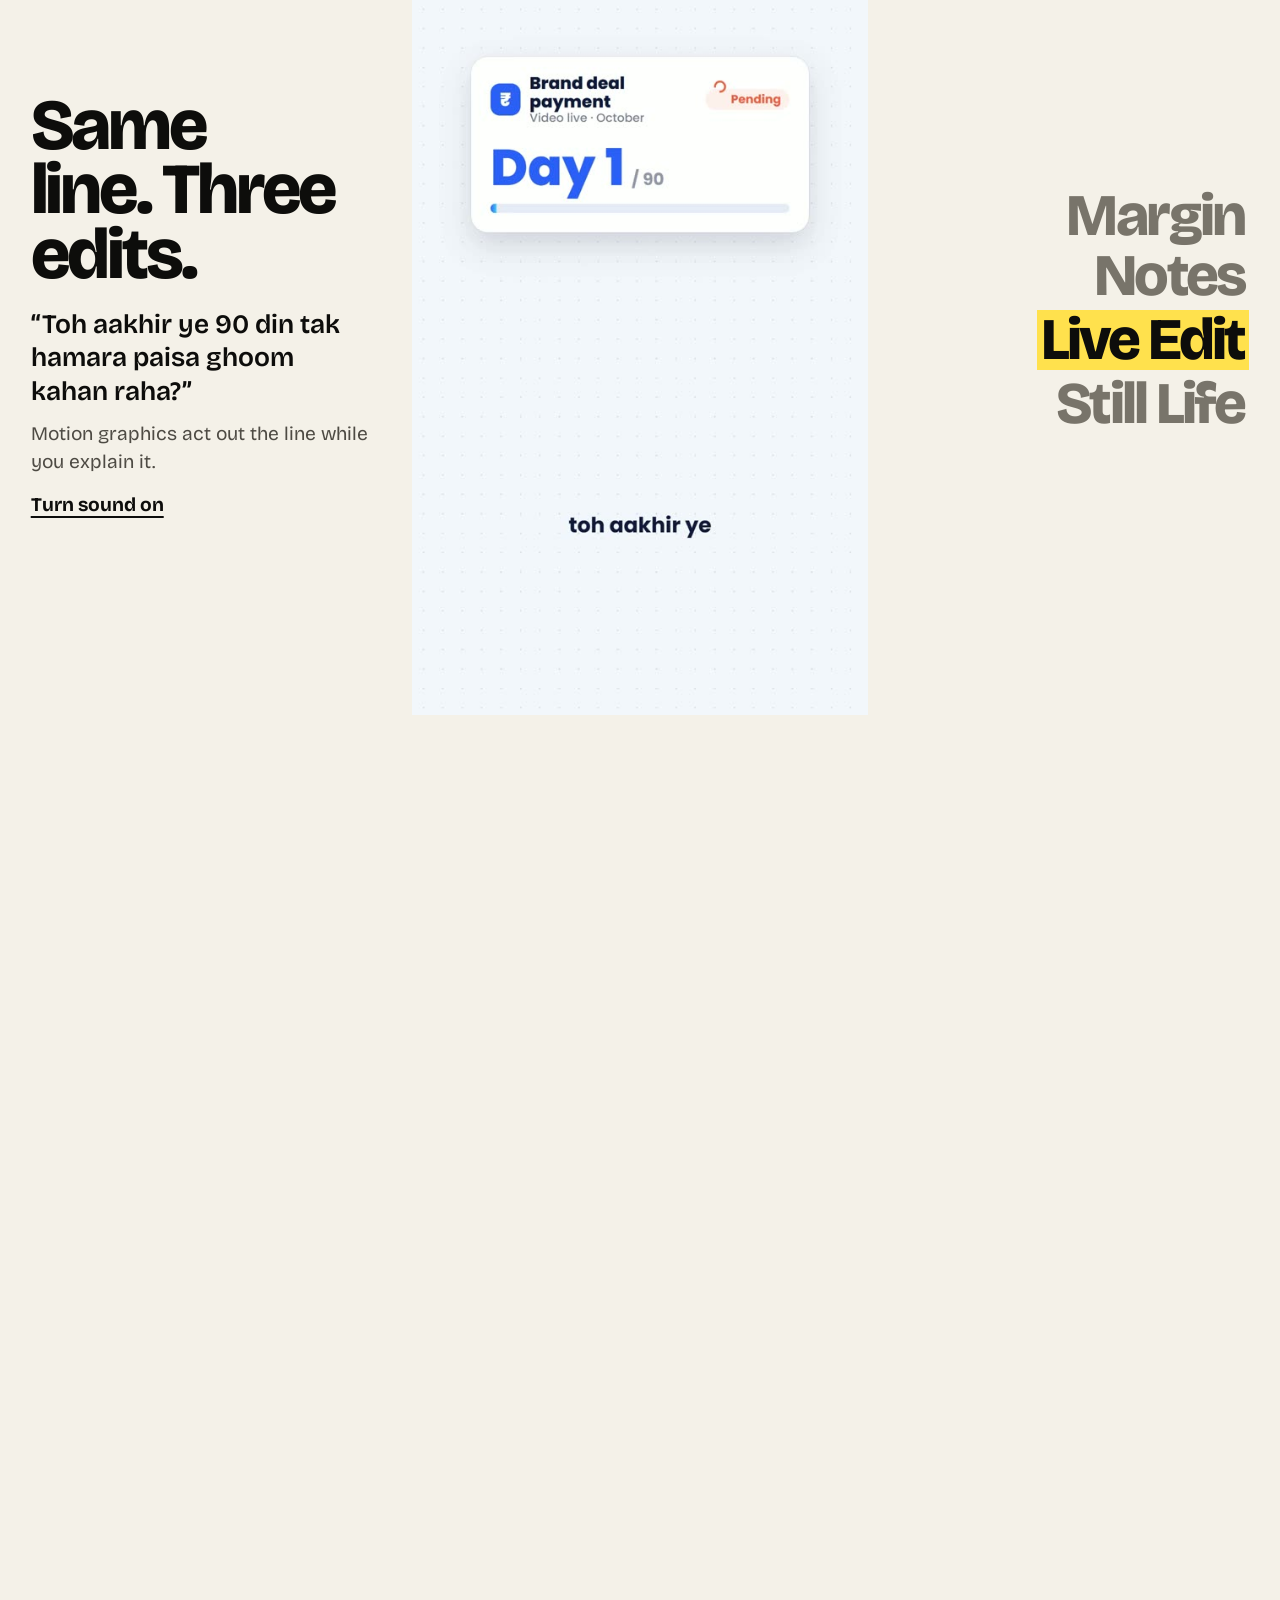
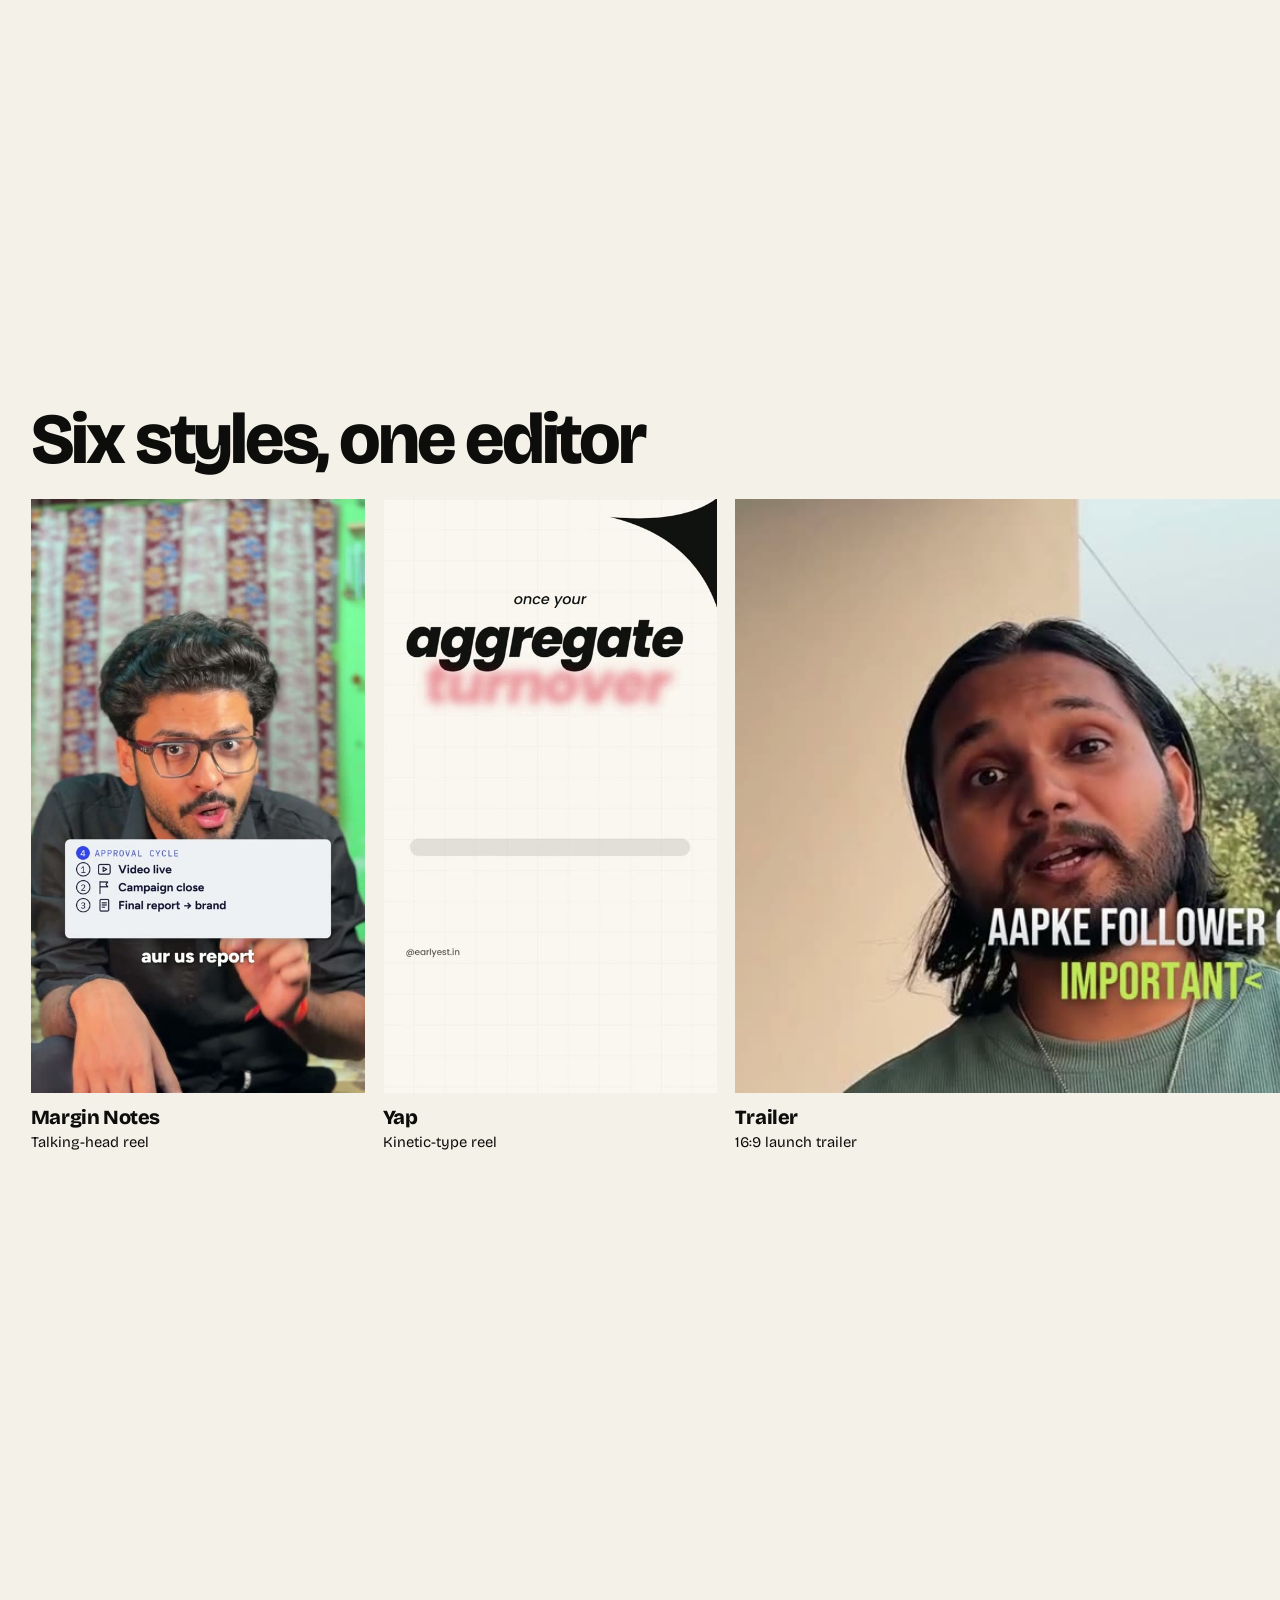
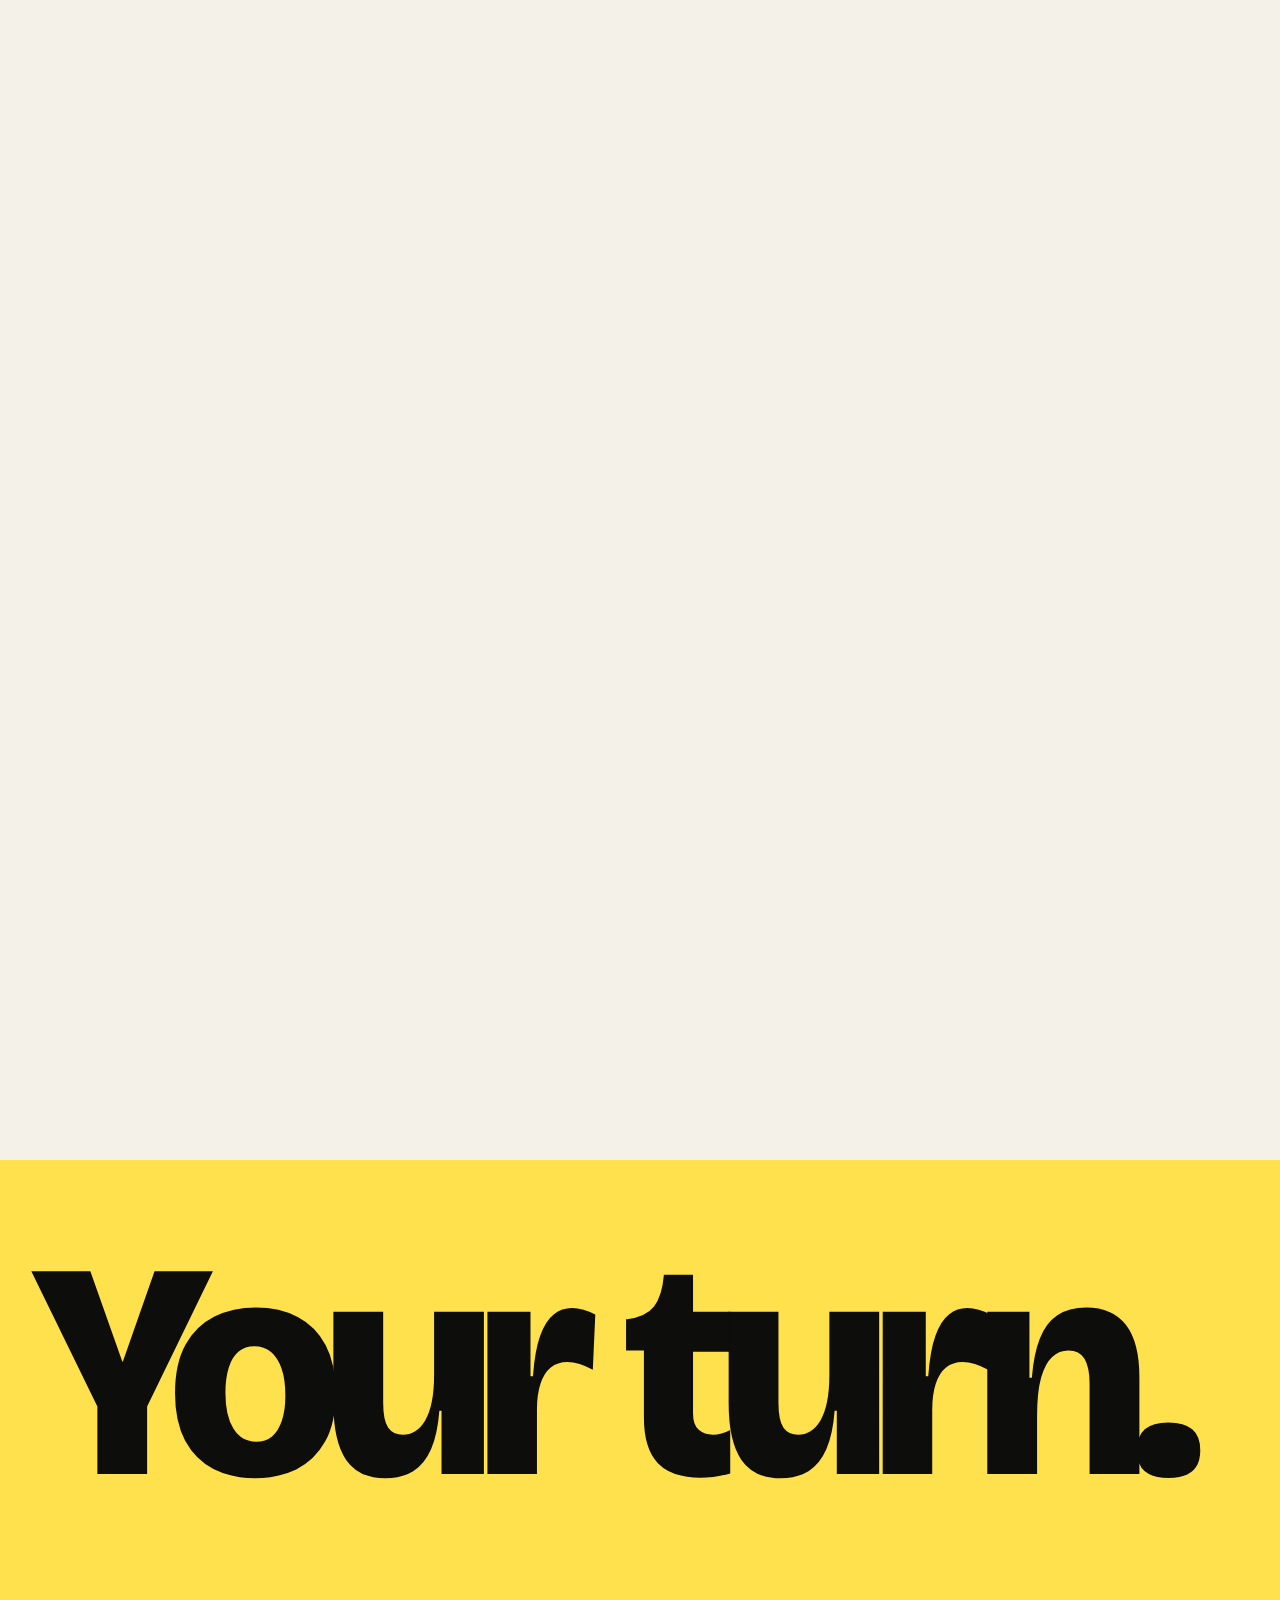
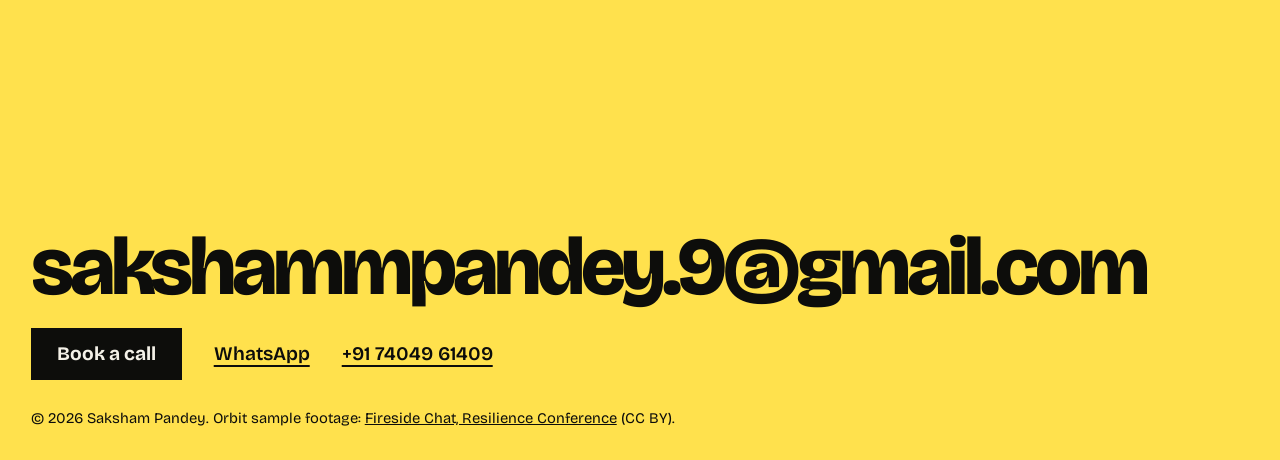
==== commit 61191232: "New concept: You stopped scrolling. That's the job. Co-Authored-By: Claude Opus 5.5 <noreply@anthrop" ====
--- a/index.html
+++ b/index.html
@@ -5,119 +5,101 @@
 <meta name="viewport" content="width=device-width,initial-scale=1">
 <title>Saksham Pandey, video editor</title>
 <meta name="description" content="Saksham Pandey edits reels, trailers and YouTube videos for creators and brands. 3+ years, six editing styles.">
-<link rel="preload" href="fonts/BebasNeue-Bold.otf" as="font" type="font/otf" crossorigin>
-<link rel="stylesheet" href="site.css?v=24">
+<link rel="preload" href="fonts/BricolageGrotesque.ttf" as="font" type="font/ttf" crossorigin>
+<link rel="stylesheet" href="site.css?v=32">
 <script>document.documentElement.classList.add('js')</script>
 </head>
 <body>
 <a class="skip" href="#main">Skip to content</a>
 <header class="bar">
   <a class="mark" href="#hook">Saksham Pandey</a>
-  <nav aria-label="Main"><a href="#info">About</a><a href="#videos">Videos</a><a href="#end">Contact</a><a class="btn" data-book href="#end">Book an edit</a></nav>
+  <nav aria-label="Main"><a href="#info">About</a><a href="#videos">Videos</a><a href="#end">Contact</a></nav>
 </header>
 <main id="main">
 
 <section class="hook" id="hook">
-  <div class="reactor" aria-hidden="true"><i></i><i></i><i></i><b></b></div>
-  <div class="reactor-3d" aria-hidden="true"></div>
-  <div class="hook-text">
-    <h1>You have <span>2 seconds</span></h1>
-    <p class="lead">I'm Saksham Pandey, a video editor. I make them count.</p>
-    <div class="acts"><a class="btn" data-book href="#end">Book an edit</a><a class="link" href="#videos">See my videos</a></div>
+  <h1>You stopped scrolling.</h1>
+  <p class="job">That's the job.</p>
+  <div class="hook-foot">
+    <p>Saksham Pandey, video editor for creators and brands.</p>
+    <a class="btn" data-book href="#end">Book an edit</a>
   </div>
 </section>
 
 <section class="info" id="info">
-  <div class="info-head rise">
-    <h2>The editor behind the reels</h2>
-    <p class="lead">I'm a freelance video editor and motion designer in India, working remotely since January 2023 on reels, YouTube videos, ads and trailers.</p>
-    <p>Premiere Pro, Final Cut Pro, DaVinci Resolve.</p>
+  <div class="info-stage">
+    <h2>I'm Saksham</h2>
+    <p class="lit" id="lit">For 3+ years I've edited reels, trailers and YouTube videos so that every word lands on the frame it's spoken, every cut lands on a beat, and nobody gets a reason to leave.</p>
   </div>
-  <div class="gauges rise" role="list">
-    <div class="gauge" role="listitem"><svg viewBox="0 0 120 120" aria-hidden="true"><circle cx="60" cy="60" r="52"/><circle class="arc" cx="60" cy="60" r="52" pathLength="100" style="--v:75"/></svg><b>3+</b><span>Years editing</span></div>
-    <div class="gauge" role="listitem"><svg viewBox="0 0 120 120" aria-hidden="true"><circle cx="60" cy="60" r="52"/><circle class="arc" cx="60" cy="60" r="52" pathLength="100" style="--v:100"/></svg><b>6</b><span>Editing styles</span></div>
-    <div class="gauge" role="listitem"><svg viewBox="0 0 120 120" aria-hidden="true"><circle cx="60" cy="60" r="52"/><circle class="arc" cx="60" cy="60" r="52" pathLength="100" style="--v:50"/></svg><b>2</b><span>Formats, 9:16 and 16:9</span></div>
-  </div>
-  <dl class="skills">
-      <div class="skill rise" style="--i:0"><dt>Cut</dt><dd>Pauses and retakes come out on word boundaries, never mid-word.</dd></div>
-      <div class="skill rise" style="--i:1"><dt>Caption</dt><dd>Every word lands on its spoken frame, in English or Hinglish.</dd></div>
-      <div class="skill rise" style="--i:2"><dt>Animate</dt><dd>Cards, type and charts act out the idea, and never cover your face.</dd></div>
-      <div class="skill rise" style="--i:3"><dt>Mix</dt><dd>Real music and sound effects sit on the beats, with your voice clear.</dd></div>
-      <div class="skill rise" style="--i:4"><dt>Deliver</dt><dd>9:16 or 16:9 files, ready to post.</dd></div>
-  </dl>
 </section>
 
-<section class="videos" id="videos">
-  <div class="videos-head">
-    <h2>My videos</h2>
-    <p class="lead">Tap any video to watch it with sound.</p>
-  </div>
+<section class="work" id="videos">
   <div class="same" id="same">
     <div class="same-stage">
       <div class="same-text">
-        <h3>One line, three edits</h3>
+        <h2>Same line. Three edits.</h2>
         <p class="quote">“Toh aakhir ye 90 din tak hamara paisa ghoom kahan raha?”</p>
-        <p id="sameNote">Your face carries it, and a clean card explains the money.</p>
+        <p class="note" id="sameNote">Your face carries it, and a clean card explains the money.</p>
+        <button type="button" class="link" id="sound" aria-pressed="false">Turn sound on</button>
       </div>
       <div class="same-frame">
         <video data-k="margin" src="media/same-margin.mp4" poster="media/same-margin.jpg" muted playsinline preload="none" aria-label="The line edited as Margin Notes"></video>
         <video data-k="live" src="media/same-live.mp4" poster="media/same-live.jpg" muted playsinline preload="none" aria-label="The line edited as Live Edit"></video>
         <video data-k="still" src="media/same-still.mp4" poster="media/same-still.jpg" muted playsinline preload="none" aria-label="The line edited as Still Life"></video>
       </div>
-      <div class="same-controls">
-        <div class="pick" role="group" aria-label="Choose an edit">
-          <button type="button" data-k="margin" aria-pressed="true">Margin Notes</button>
-          <button type="button" data-k="live" aria-pressed="false">Live Edit</button>
-          <button type="button" data-k="still" aria-pressed="false">Still Life</button>
-        </div>
-        <button type="button" class="link" id="sound" aria-pressed="false">Turn sound on</button>
+      <div class="pick" role="group" aria-label="Choose an edit">
+        <button type="button" data-k="margin" aria-pressed="true">Margin Notes</button>
+        <button type="button" data-k="live" aria-pressed="false">Live Edit</button>
+        <button type="button" data-k="still" aria-pressed="false">Still Life</button>
       </div>
     </div>
   </div>
-  <div class="grid" id="grid">
-    <button type="button" class="card rise" style="--i:0" data-play="s1" data-title="Margin Notes" aria-label="Watch Margin Notes with sound">
-      <video src="media/s1-loop.mp4" poster="media/s1-poster.jpg" muted loop playsinline preload="none"></video>
-      <span class="card-text"><strong>Margin Notes</strong><span>Talking-head reels with clean explainer cards</span></span>
-    </button>
-    <button type="button" class="card rise" style="--i:1" data-play="s2" data-title="Yap" aria-label="Watch Yap with sound">
-      <video src="media/s2-loop.mp4" poster="media/s2-poster.jpg" muted loop playsinline preload="none"></video>
-      <span class="card-text"><strong>Yap</strong><span>Big lines turned into full-screen kinetic type</span></span>
-    </button>
-    <button type="button" class="card rise" style="--i:2" data-play="s3" data-title="Trailer" aria-label="Watch Trailer with sound">
-      <video src="media/s3-loop.mp4" poster="media/s3-poster.jpg" muted loop playsinline preload="none"></video>
-      <span class="card-text"><strong>Trailer</strong><span>16:9 launches cut to the beat of the music</span></span>
-    </button>
-    <button type="button" class="card rise" style="--i:3" data-play="s4" data-title="Still Life" aria-label="Watch Still Life with sound">
-      <video src="media/s4-loop.mp4" poster="media/s4-poster.jpg" muted loop playsinline preload="none"></video>
-      <span class="card-text"><strong>Still Life</strong><span>Voice-only reels, every frame built</span></span>
-    </button>
-    <button type="button" class="card rise" style="--i:4" data-play="s5" data-title="Live Edit" aria-label="Watch Live Edit with sound">
-      <video src="media/s5-loop.mp4" poster="media/s5-poster.jpg" muted loop playsinline preload="none"></video>
-      <span class="card-text"><strong>Live Edit</strong><span>70% motion graphics, 30% face</span></span>
-    </button>
-    <button type="button" class="card rise" style="--i:5" data-play="s6" data-title="Orbit" aria-label="Watch Orbit with sound">
-      <video src="media/s6-loop.mp4" poster="media/s6-poster.jpg" muted loop playsinline preload="none"></video>
-      <span class="card-text"><strong>Orbit</strong><span>One seated shot turned into a scene</span></span>
-    </button>
+  <div class="strip" id="strip">
+    <div class="strip-stage">
+      <h2>Six styles, one editor</h2>
+      <div class="track" id="track">
+      <button type="button" class="reel" data-play="s1" data-title="Margin Notes" aria-label="Watch Margin Notes with sound">
+        <video src="media/s1-loop.mp4" poster="media/s1-poster.jpg" muted loop playsinline preload="none"></video>
+        <span><strong>Margin Notes</strong> Talking-head reel</span>
+      </button>
+      <button type="button" class="reel" data-play="s2" data-title="Yap" aria-label="Watch Yap with sound">
+        <video src="media/s2-loop.mp4" poster="media/s2-poster.jpg" muted loop playsinline preload="none"></video>
+        <span><strong>Yap</strong> Kinetic-type reel</span>
+      </button>
+      <button type="button" class="reel wide" data-play="s3" data-title="Trailer" aria-label="Watch Trailer with sound">
+        <video src="media/s3-loop.mp4" poster="media/s3-poster.jpg" muted loop playsinline preload="none"></video>
+        <span><strong>Trailer</strong> 16:9 launch trailer</span>
+      </button>
+      <button type="button" class="reel" data-play="s4" data-title="Still Life" aria-label="Watch Still Life with sound">
+        <video src="media/s4-loop.mp4" poster="media/s4-poster.jpg" muted loop playsinline preload="none"></video>
+        <span><strong>Still Life</strong> Voice only, every frame built</span>
+      </button>
+      <button type="button" class="reel" data-play="s5" data-title="Live Edit" aria-label="Watch Live Edit with sound">
+        <video src="media/s5-loop.mp4" poster="media/s5-poster.jpg" muted loop playsinline preload="none"></video>
+        <span><strong>Live Edit</strong> 70% motion graphics</span>
+      </button>
+      <button type="button" class="reel" data-play="s6" data-title="Orbit" aria-label="Watch Orbit with sound">
+        <video src="media/s6-loop.mp4" poster="media/s6-poster.jpg" muted loop playsinline preload="none"></video>
+        <span><strong>Orbit</strong> One seated shot</span>
+      </button>
+      </div>
+    </div>
   </div>
 </section>
 
 <section class="end" id="end">
-  <h2>Your video is next</h2>
-  <p class="lead">Send raw footage, a voice note or just an idea.</p>
+  <h2>Your turn.</h2>
   <a class="mail" href="mailto:sakshammpandey.9@gmail.com?subject=Video%20edit%20enquiry">sakshammpandey.9@gmail.com</a>
   <div class="ways" id="ways"></div>
   <p class="small">© 2026 Saksham Pandey. Orbit sample footage: <a href="https://www.youtube.com/watch?v=D_UU8Mty6u8" rel="noopener">Fireside Chat, Resilience Conference</a> (CC BY).</p>
 </section>
 </main>
+<div class="feed" id="feed" aria-hidden="true"></div>
 <dialog id="player" aria-label="Video with sound">
   <form method="dialog"><button class="btn" value="close">Close</button></form>
   <video controls playsinline></video>
 </dialog>
-<script src="config.js?v=24"></script>
-<script src="site.js?v=24"></script>
-<script src="vendor/three.min.js"></script>
-<script src="three3d.js?v=24"></script>
-<script src="avatar.js?v=24"></script>
+<script src="config.js?v=32"></script>
+<script src="site.js?v=32"></script>
 </body>
 </html>
--- a/site.css
+++ b/site.css
@@ -1,186 +1,130 @@
-@font-face{font-family:"Bebas Neue";src:url(fonts/BebasNeue-Bold.otf) format("opentype");font-weight:400;font-display:swap}
-@font-face{font-family:"Figtree";src:url(fonts/Figtree.ttf) format("truetype");font-weight:300 900;font-display:swap}
+@font-face{font-family:"Bricolage Grotesque";src:url(fonts/BricolageGrotesque.ttf) format("truetype");font-weight:200 800;font-display:swap}
 :root{
-  --bg:#080a0f; --steel:#121720; --steel2:#1c2330; --ink:#eef1f5; --muted:#a4adb9;
-  --red:#c8161f; --gold:#e8b33f; --arc:#7fe9ff; --disp:"Bebas Neue",Impact,sans-serif;
+  --black:#0d0d0b; --paper:#f4f1e8; --yellow:#ffe14d; --grey:#74716a;
   --small:clamp(.875rem,.84rem + .1vw,.9375rem);
-  --body:clamp(1.0625rem,1rem + .25vw,1.1875rem);
-  --lead:clamp(1.25rem,1.1rem + .7vw,1.625rem);
-  --head:clamp(3.25rem,2rem + 6vw,7.5rem);
-  --display:clamp(4.8rem,13vw,13.5rem);
-  --edge:clamp(16px,2.2vw,32px);
-  --gap:clamp(96px,12vw,170px);
+  --body:clamp(1.0625rem,1rem + .25vw,1.25rem);
+  --lead:clamp(1.5rem,1.2rem + 1.3vw,2.5rem);
+  --head:clamp(2.8rem,1.6rem + 5.4vw,7rem);
+  --edge:clamp(16px,2.4vw,36px);
   --out:cubic-bezier(.23,1,.32,1);
-  --bar:72px;
-  --cut:polygon(10px 0,100% 0,100% calc(100% - 10px),calc(100% - 10px) 100%,0 100%,0 10px);
 }
 *{box-sizing:border-box;margin:0;padding:0}
 html{-webkit-text-size-adjust:100%;overflow-x:clip;scroll-behavior:smooth}
-body{background:var(--bg);color:var(--ink);font-family:Figtree,system-ui,sans-serif;font-size:var(--body);line-height:1.5}
+body{background:var(--black);color:var(--paper);font-family:"Bricolage Grotesque",system-ui,sans-serif;font-size:var(--body);line-height:1.45}
 img,video{display:block;max-width:100%}
 a{color:inherit;text-decoration:none}
 button{font:inherit;color:inherit;background:none;border:0;cursor:pointer}
-h1,h2,h3,.pick button,.gauge b,.skill dt,.card strong{font-family:var(--disp);font-weight:400;letter-spacing:.005em;line-height:.92}
-h1,h2,h3{text-wrap:balance}
-:focus-visible{outline:3px solid var(--arc);outline-offset:3px}
-::selection{background:var(--red);color:#fff}
-section{scroll-margin-top:0}
-.lead{font-size:var(--lead);line-height:1.3}
-.small{font-size:var(--small);color:var(--muted)}
+h1,h2{font-weight:800;letter-spacing:-.045em;line-height:.9;text-wrap:balance}
+:focus-visible{outline:3px solid currentColor;outline-offset:3px}
+::selection{background:var(--black);color:var(--yellow)}
+.small{font-size:var(--small)}
 .small a{text-decoration:underline}
 .skip:not(:focus){position:absolute;width:1px;height:1px;overflow:hidden;clip-path:inset(50%);white-space:nowrap}
-.skip:focus{position:absolute;left:var(--edge);top:8px;z-index:9;background:var(--red);color:#fff;padding:12px 16px}
+.skip:focus{position:absolute;left:var(--edge);top:8px;z-index:9;background:var(--black);color:var(--paper);padding:12px 16px}
 
-/* bar */
-.bar{position:absolute;z-index:5;inset:0 0 auto;height:var(--bar);padding:0 var(--edge);display:flex;align-items:center;justify-content:space-between}
-.bar .mark{font-family:var(--disp);font-size:1.6rem;letter-spacing:.01em}
-.bar nav{display:flex;align-items:center;gap:clamp(6px,1.6vw,26px)}
-.bar nav a:not(.btn){display:inline-flex;align-items:center;min-height:44px;padding:0 6px;transition:color .2s}
-@media (hover:hover){.bar nav a:not(.btn):hover,.link:hover{color:var(--gold)}}
-.btn{display:inline-flex;align-items:center;justify-content:center;min-height:46px;padding:0 22px;background:var(--red);color:#fff;font-weight:600;clip-path:var(--cut);transition:transform .16s var(--out),background .2s}
-@media (hover:hover){.btn:hover{background:#e11f28}}
-.btn:active,.pick button:active{transform:scale(.97)}
-.link{display:inline-block;min-height:44px;line-height:44px;font-weight:600;color:var(--gold);text-decoration:underline;text-underline-offset:5px;text-decoration-thickness:2px;transition:color .2s}
+.bar{position:absolute;z-index:5;inset:0 0 auto;height:64px;padding:0 var(--edge);display:flex;align-items:center;justify-content:space-between;color:var(--black);font-weight:600}
+.bar nav{display:flex;gap:clamp(4px,1.6vw,22px)}
+.bar nav a{display:inline-flex;align-items:center;min-height:44px;padding:0 6px;text-underline-offset:5px;text-decoration-thickness:2px}
+.mark{display:inline-flex;align-items:center;min-height:44px;white-space:nowrap}
+@media (hover:hover){.bar nav a:hover,.mark:hover{text-decoration:underline}}
+.btn{display:inline-flex;align-items:center;justify-content:center;min-height:52px;padding:0 26px;background:var(--black);color:var(--paper);font-weight:700;transition:transform .16s var(--out)}
+.btn:active{transform:scale(.97)}
+.link{display:inline-block;min-height:44px;line-height:44px;font-weight:700;text-decoration:underline;text-underline-offset:5px;text-decoration-thickness:2px}
 
-/* 1. hook: the reactor lights up */
-.hook{position:relative;min-height:100svh;display:flex;align-items:center;padding:calc(var(--bar) + 16px) var(--edge) clamp(120px,24svh,220px);overflow:hidden;background:var(--bg)}
-.hook-text{position:relative;z-index:2;max-width:min(62vw,1000px)}
-.hook h1{font-size:var(--display);margin-bottom:24px;animation:rise .9s var(--out) both}
-.hook h1 span{display:block;color:var(--gold)}
-.hook .lead{margin-bottom:28px;animation:rise .9s var(--out) .12s both}
-.acts{display:flex;flex-wrap:wrap;gap:12px 24px;align-items:center;animation:rise .9s var(--out) .22s both}
-.reactor-3d{position:absolute;right:0;top:50%;width:min(62vw,88svh);aspect-ratio:1;transform:translateY(-50%);pointer-events:none}
-.reactor-3d canvas{display:block;width:100%!important;height:100%!important}
-.reactor{position:absolute;right:8%;top:50%;width:min(44vw,62svh);aspect-ratio:1;transform:translateY(-50%);border-radius:50%;pointer-events:none}
-.reactor i{position:absolute;border-radius:50%;border:3px solid var(--arc);opacity:.4}
-.reactor i:nth-child(1){inset:0;border-color:var(--gold)}
-.reactor i:nth-child(2){inset:16%;border-style:dashed}
-.reactor i:nth-child(3){inset:32%}
-.reactor b{position:absolute;inset:40%;border-radius:50%;background:var(--arc);box-shadow:0 0 70px var(--arc)}
-.has-3d .reactor{display:none}
-@keyframes rise{from{opacity:0;transform:translateY(24px)}to{opacity:1;transform:none}}
+/* the hook: the feed brakes and the frame fills the screen */
+.feed{position:fixed;inset:0;z-index:20;background:var(--black);display:flex;justify-content:center;gap:2.4vw;overflow:hidden;display:none}
+.js .feed{display:flex}
+.feed-col{display:flex;flex-direction:column;gap:2.4vw;width:min(24vw,34svh);flex:none}
+.post{aspect-ratio:9/16;flex:none;background:#242320;padding:8%;display:flex;flex-direction:column;justify-content:flex-end;gap:6%}
+.post::before{content:"";flex:1;background:#34322d;margin-bottom:6%}
+.post i{display:block;height:7%;background:#4a4740}
+.post i:last-child{width:60%}
+.post-hit{background:var(--yellow)}
+.post-hit::before,.post-hit i{background:transparent}
+.hook{position:relative;min-height:100svh;background:var(--yellow);color:var(--black);padding:64px var(--edge) var(--edge);display:flex;flex-direction:column;justify-content:flex-end}
+.hook h1{font-size:clamp(4rem,14.6vw,17rem);line-height:.84;letter-spacing:-.055em}
+.job{font-size:clamp(2rem,1rem + 4.6vw,6rem);font-weight:500;letter-spacing:-.04em;line-height:1.1;margin:.28em 0 auto}
+.hook-foot{display:flex;flex-wrap:wrap;align-items:center;justify-content:space-between;gap:12px 24px;margin-top:32px;font-weight:600}
+.js .hook h1,.js .job,.js .hook-foot,.js .bar{opacity:0}
+.go .hook h1{opacity:1;animation:slam .5s var(--out) both}
+.go .job{opacity:1;animation:slam .5s var(--out) .55s both}
+.go .hook-foot,.go .bar{opacity:1;animation:fade .5s ease .95s both}
+@keyframes slam{from{opacity:0;transform:scale(1.04)}to{opacity:1;transform:none}}
+@keyframes fade{from{opacity:0}to{opacity:1}}
 
-/* 2. info: gauges and what every edit gets */
-.info{padding:var(--gap) var(--edge);background:var(--steel);display:grid;grid-template-columns:7fr 5fr;gap:clamp(40px,6vw,88px) clamp(32px,6vw,96px);align-items:center}
-.info h2{font-size:var(--head);margin-bottom:24px}
-.info-head .lead{max-width:30em;margin-bottom:14px}
-.info-head p:not(.lead){color:var(--muted)}
-.gauges{display:grid;grid-template-columns:repeat(3,minmax(0,1fr));gap:clamp(12px,2vw,24px)}
-.gauge{position:relative;text-align:center}
-.gauge svg{width:100%;transform:rotate(-90deg)}
-.gauge circle{fill:none;stroke:var(--steel2);stroke-width:6}
-.gauge .arc{stroke:var(--arc);stroke-linecap:round;stroke-dasharray:0 100;transition:stroke-dasharray 1.4s var(--out) .2s;filter:drop-shadow(0 0 6px rgba(127,233,255,.6))}
-.gauges.in .arc{stroke-dasharray:var(--v) 100}
-.gauge b{position:absolute;left:0;right:0;top:0;aspect-ratio:1;display:grid;place-items:center;font-size:clamp(2.6rem,1.8rem + 2.6vw,4.6rem);color:var(--gold)}
-.gauge span{display:block;margin-top:10px;font-size:var(--small);color:var(--muted)}
-.skills{grid-column:1/-1;display:grid;grid-template-columns:repeat(5,minmax(0,1fr));gap:clamp(16px,2.4vw,32px)}
-.skill dt{font-size:clamp(2rem,1.4rem + 1.6vw,3rem);color:var(--gold);margin-bottom:8px}
-.skill dd{color:var(--ink)}
-.skill.rise{transition-delay:calc(var(--i,0)*70ms)}
+/* info: the words land as you scroll, like captions */
+.info{height:240svh;background:var(--black)}
+.info-stage{position:sticky;top:0;height:100svh;padding:var(--edge);display:flex;flex-direction:column;justify-content:center;gap:clamp(24px,4svh,48px)}
+.info h2{font-size:var(--head);color:var(--yellow)}
+.lit{font-size:clamp(2rem,1rem + 3.7vw,5.2rem);font-weight:600;letter-spacing:-.035em;line-height:1.08;max-width:22em}
+.lit span{transition:color .12s linear}
+.js .lit span{color:#6f6c63}
+.lit span.on{color:var(--paper)!important}
 
-/* 3. videos */
-.videos{padding:0}
-.videos-head{padding:0 var(--edge) 40px;min-height:62svh;display:flex;flex-direction:column;justify-content:flex-end;padding-top:calc(var(--gap)*.6)}
-.videos h2{font-size:var(--display);margin-bottom:10px}
-.same{height:230svh;background:var(--steel)}
-.same-stage{position:sticky;top:0;height:100svh;padding:var(--edge);display:grid;grid-template-columns:minmax(0,1fr) auto minmax(0,1fr);gap:clamp(20px,3vw,48px);align-items:center}
-.same h3{font-size:clamp(3rem,4.6vw,5.4rem);margin-bottom:20px}
-.quote{font-size:var(--lead);line-height:1.3;margin-bottom:14px;color:var(--gold)}
-.same-frame{position:relative;height:min(84svh,calc(100svh - 48px));aspect-ratio:9/16;background:#000;overflow:hidden;outline:2px solid var(--steel2);outline-offset:6px}
-.same-frame video{position:absolute;inset:0;width:100%;height:100%;object-fit:cover;opacity:0;transition:opacity .22s ease}
-.same-frame video.on{opacity:1}
-.same-controls{justify-self:end;display:flex;flex-direction:column;align-items:flex-end;gap:10px}
-.pick{display:flex;flex-direction:column;align-items:flex-end;gap:2px}
-.pick button{font-size:var(--head);line-height:1.05;color:var(--muted);text-align:right;text-decoration:underline transparent;text-underline-offset:.12em;text-decoration-thickness:.06em;transition:text-decoration-color .25s,color .25s,transform .16s var(--out)}
-.pick button[aria-pressed=true]{color:var(--gold);text-decoration-color:var(--red)}
-@media (hover:hover){.pick button:hover{color:var(--ink)}}
-.grid{display:grid;grid-template-columns:repeat(3,minmax(0,1fr));gap:clamp(12px,2vw,24px);padding:var(--gap) var(--edge)}
-.card{position:relative;display:block;text-align:left;background:#000;overflow:hidden;clip-path:polygon(18px 0,100% 0,100% calc(100% - 18px),calc(100% - 18px) 100%,0 100%,0 18px)}
-.card video{width:100%;aspect-ratio:9/14;object-fit:cover;transition:transform .6s var(--out)}
-.card[data-play=s3] video{object-fit:contain}
-.card-text{position:absolute;left:0;right:0;bottom:0;padding:48px 18px 16px;background:rgba(8,10,15,.78)}
-.card strong{display:block;font-size:clamp(1.9rem,1.4rem + 1.3vw,2.8rem);color:var(--gold)}
-.card-text span{font-size:var(--small)}
-.card.rise{transition-delay:calc(var(--i,0)*70ms)}
-@media (hover:hover){.card:hover video{transform:scale(1.03)}}
+/* videos */
+.work{background:var(--paper);color:var(--black)}
+.same{height:230svh}
+.same-stage{position:sticky;top:0;height:100svh;padding:var(--edge);display:grid;grid-template-columns:minmax(0,1fr) auto minmax(0,1fr);gap:clamp(20px,3.4vw,56px);align-items:center}
+.same h2{font-size:clamp(3rem,5.6vw,6.2rem);margin-bottom:22px}
+.quote{font-size:clamp(1.25rem,1.1rem + .7vw,1.75rem);line-height:1.25;font-weight:600;margin-bottom:12px}
+.note{color:#4e4b44;margin-bottom:8px}
+.same-frame{position:relative;height:min(90svh,calc(100svh - 32px));aspect-ratio:9/16;background:var(--black);overflow:hidden}
+.same-frame video{position:absolute;inset:0;width:100%;height:100%;object-fit:cover;visibility:hidden}
+.same-frame video.on{visibility:visible}
+.pick{justify-self:end;display:flex;flex-direction:column;align-items:flex-end;gap:4px}
+.pick button{font-size:clamp(2.4rem,4.6vw,5.4rem);font-weight:800;letter-spacing:-.045em;line-height:1.02;color:#78746a;padding:0 .08em;text-align:right;transition:color .15s}
+.pick button[aria-pressed=true]{color:var(--black);background:var(--yellow)}
+@media (hover:hover){.pick button:hover{color:var(--black)}}
+.strip{height:270svh}
+.strip-stage{position:sticky;top:0;height:100svh;overflow:hidden;display:flex;flex-direction:column;justify-content:center;gap:clamp(16px,3svh,32px);padding:var(--edge) 0}
+.strip h2{font-size:clamp(2.8rem,5.6vw,6.2rem);padding:0 var(--edge)}
+.track{display:flex;gap:clamp(10px,1.4vw,20px);padding:0 var(--edge);width:max-content;will-change:transform}
+.reel{flex:none;text-align:left;display:block}
+.reel video{height:min(66svh,620px);aspect-ratio:9/16;object-fit:cover;background:var(--black)}
+.reel.wide video{aspect-ratio:16/9}
+.reel span{display:block;margin-top:10px;font-size:var(--small)}
+.reel strong{font-weight:800;font-size:1.25rem;letter-spacing:-.02em;display:block}
 
-/* 4. end */
-.end{min-height:100svh;background:var(--red);color:#fff;padding:var(--gap) var(--edge) var(--edge);display:flex;flex-direction:column}
-.end h2{font-size:var(--display);margin-bottom:14px}
-.end .lead{margin-bottom:28px}
-.ways{display:flex;flex-wrap:wrap;gap:12px 32px;align-items:center;margin-bottom:40px}
+/* end */
+.end{min-height:100svh;background:var(--yellow);color:var(--black);padding:clamp(72px,10svh,120px) var(--edge) var(--edge);display:flex;flex-direction:column}
+.end h2{font-size:clamp(5rem,24vw,30rem);line-height:.8;letter-spacing:-.06em;margin-bottom:auto}
+.mail{display:block;font-size:clamp(1.55rem,6.4vw,8rem);font-weight:800;letter-spacing:-.05em;line-height:1.05;overflow-wrap:anywhere;margin:40px 0 18px;text-decoration:underline transparent;text-underline-offset:.12em;text-decoration-thickness:.05em;transition:text-decoration-color .2s}
+@media (hover:hover){.mail:hover{text-decoration-color:currentColor}}
+.ways{display:flex;flex-wrap:wrap;gap:12px 32px;align-items:center;font-weight:600}
 .ways a:not(.btn){min-height:44px;line-height:44px;text-decoration:underline;text-underline-offset:5px;text-decoration-thickness:2px}
-.ways .btn{background:#fff;color:var(--red)}
-.mail{display:block;font-size:clamp(1.6rem,5.2vw,6.4rem);font-weight:600;letter-spacing:-.03em;line-height:1.05;overflow-wrap:anywhere;margin-bottom:20px;transition:color .2s}
-@media (hover:hover){.mail:hover{color:var(--gold)}}
-.end .small{margin-top:auto;color:#ffd9d9}
+.end .small{margin-top:28px}
 
-/* player */
 dialog{margin:auto;padding:0;border:0;background:none;max-width:100vw;max-height:100svh}
-dialog::backdrop{background:rgba(4,6,10,.92)}
+dialog::backdrop{background:rgba(8,8,6,.94)}
 dialog form{display:flex;justify-content:flex-end;padding:8px}
+dialog .btn{background:var(--paper);color:var(--black);min-height:44px}
 dialog video{max-height:calc(100svh - 72px);max-width:100vw;background:#000}
 
-/* entrances, only when script runs */
-.js .rise{opacity:0;transform:translateY(24px);transition:opacity .8s var(--out),transform .8s var(--out)}
-.js .rise.in{opacity:1;transform:none}
-
-/* the cartoon who rides the page: a thin arc light keeps the black hoodie readable on dark */
-.ava{position:fixed;left:0;bottom:0;z-index:30;height:clamp(140px,24svh,220px);aspect-ratio:1.3;pointer-events:none;filter:drop-shadow(0 0 1px rgba(127,233,255,.9)) drop-shadow(0 0 7px rgba(127,233,255,.28))}
-.ava-flip{position:absolute;inset:0;transition:transform .25s var(--out)}
-.ava-ride,.ava-foot,.ava-smoke{position:absolute}
-.ava-ride{inset:0}
-.ava-ride svg,.ava-foot svg{display:block;width:100%;height:100%;overflow:visible}
-.ava-foot{right:-4%;bottom:0;height:128%;aspect-ratio:.62;opacity:0;transform:translate(-18%,14px) scale(.96);transition:opacity .35s var(--out) .1s,transform .5s var(--out) .1s}
-.ava-smoke{left:17%;top:78%;width:0;height:0}
-.ava.off .ava-foot{opacity:1;transform:none}
-[data-rider]{transition:opacity .3s .15s}
-.ava.off [data-rider]{opacity:0;transition:opacity .25s}
-.puff{position:absolute;left:-12px;top:-12px;width:24px;height:24px;border-radius:50%;background:#aab3bf;opacity:0;animation:puff 1.4s var(--out) forwards}
-@keyframes puff{0%{opacity:.7;transform:scale(.4)}100%{opacity:0;transform:translate(var(--dx),var(--dy)) scale(var(--s))}}
-[data-eyes]{transform-box:fill-box;transform-origin:center;transition:transform .07s linear}
-.ava-say{position:absolute;left:62%;top:-22%;background:var(--gold);color:#14100a;padding:9px 14px;font-weight:700;font-size:var(--small);white-space:nowrap;clip-path:var(--cut);opacity:0;transform:translateY(8px) scale(.96);transition:opacity .3s var(--out),transform .3s var(--out)}
-.ava-say.on{opacity:1;transform:none}
-.say-left .ava-say{left:auto;right:62%}
-.on-red .ava-say{background:#fff}
-.stm{animation:steam 4.2s ease-in-out infinite;opacity:0}
-.stm.s2{animation-delay:1.3s}
-.stm.s3{animation-delay:2.6s}
-@keyframes steam{0%{opacity:0;transform:translateY(16px)}35%{opacity:.85}100%{opacity:0;transform:translateY(-22px)}}
-
-@media (min-width:901px){.same-text{align-self:start;padding-top:9svh}}
 @media (max-width:900px){
-  :root{--bar:64px}
-  .bar nav{gap:2px;font-size:var(--small)}
-  .bar nav .btn{display:none}
-  .hook{align-items:flex-end;padding-top:calc(var(--bar) + min(76vw,36svh));padding-bottom:130px}
-  .hook-text{max-width:none}
-  .hook h1{font-size:21vw}
-  .reactor-3d{left:50%;right:auto;top:var(--bar);width:min(112vw,46svh);transform:translateX(-50%);max-width:none}
-  .reactor{left:50%;right:auto;top:calc(var(--bar) + 12px);width:min(74vw,32svh);transform:translateX(-50%)}
-  .info{grid-template-columns:minmax(0,1fr)}
-  .skills{grid-template-columns:minmax(0,1fr)}
-  .same-stage{grid-template-columns:1fr;grid-template-rows:auto minmax(0,1fr) auto;gap:10px;padding-top:12px;justify-items:center}
+  .hook h1{font-size:16.4vw}
+  .mail{font-size:5.9vw}
+  .bar{font-size:var(--small)}
+  .same{height:210svh}
+  .same-stage{grid-template-columns:1fr;grid-template-rows:auto minmax(0,1fr) auto;gap:10px;padding:12px var(--edge);justify-items:center}
   .same-text{justify-self:stretch}
-  .same h3{font-size:2.5rem;margin-bottom:6px}
-  .quote{font-size:1.0625rem;margin-bottom:0}
-  #sameNote{display:none}
+  .same h2{font-size:2.3rem;margin-bottom:6px}
+  .quote{font-size:1.0625rem;margin:0}
+  .note,#sound{display:none}
   .same-frame{height:100%;max-height:100%;min-height:0}
-  .same-controls{justify-self:stretch;align-items:center;gap:0}
-  .pick{flex-direction:row;gap:16px}
-  .pick button{font-size:1.45rem;min-height:44px}
-  .grid{grid-template-columns:repeat(2,minmax(0,1fr))}
-  .end{min-height:0;padding-bottom:150px}
-  .end .small{margin-top:32px}
-  .ava{height:96px}
-  .ava-say{font-size:.8125rem;padding:6px 10px;top:-34%}
+  .pick{justify-self:center;flex-direction:row;gap:12px}
+  .pick button{font-size:1.25rem;min-height:44px;letter-spacing:-.02em}
+  .strip{height:auto}
+  .strip-stage{position:static;height:auto;padding:64px 0}
+  .track{width:auto;overflow-x:auto;scroll-snap-type:x mandatory;-webkit-overflow-scrolling:touch}
+  .reel{scroll-snap-align:center}
+  .reel video{height:62svh}
 }
 @media (prefers-reduced-motion:reduce){
   html{scroll-behavior:auto}
-  *,*::before,*::after{animation:none!important}
-  .js .rise{opacity:1;transform:none;transition:none}
-  .same{height:auto}
-  .same-stage{position:static}
-  .puff{display:none}
-  .stm{opacity:.7}
+  .js .feed{display:none}
+  .js .hook h1,.js .job,.js .hook-foot,.js .bar{opacity:1;animation:none}
+  .info,.same,.strip{height:auto}
+  .info-stage,.same-stage,.strip-stage{position:static;height:auto;min-height:100svh}
+  .js .lit span{color:inherit}
+  .track{width:auto;overflow-x:auto}
 }
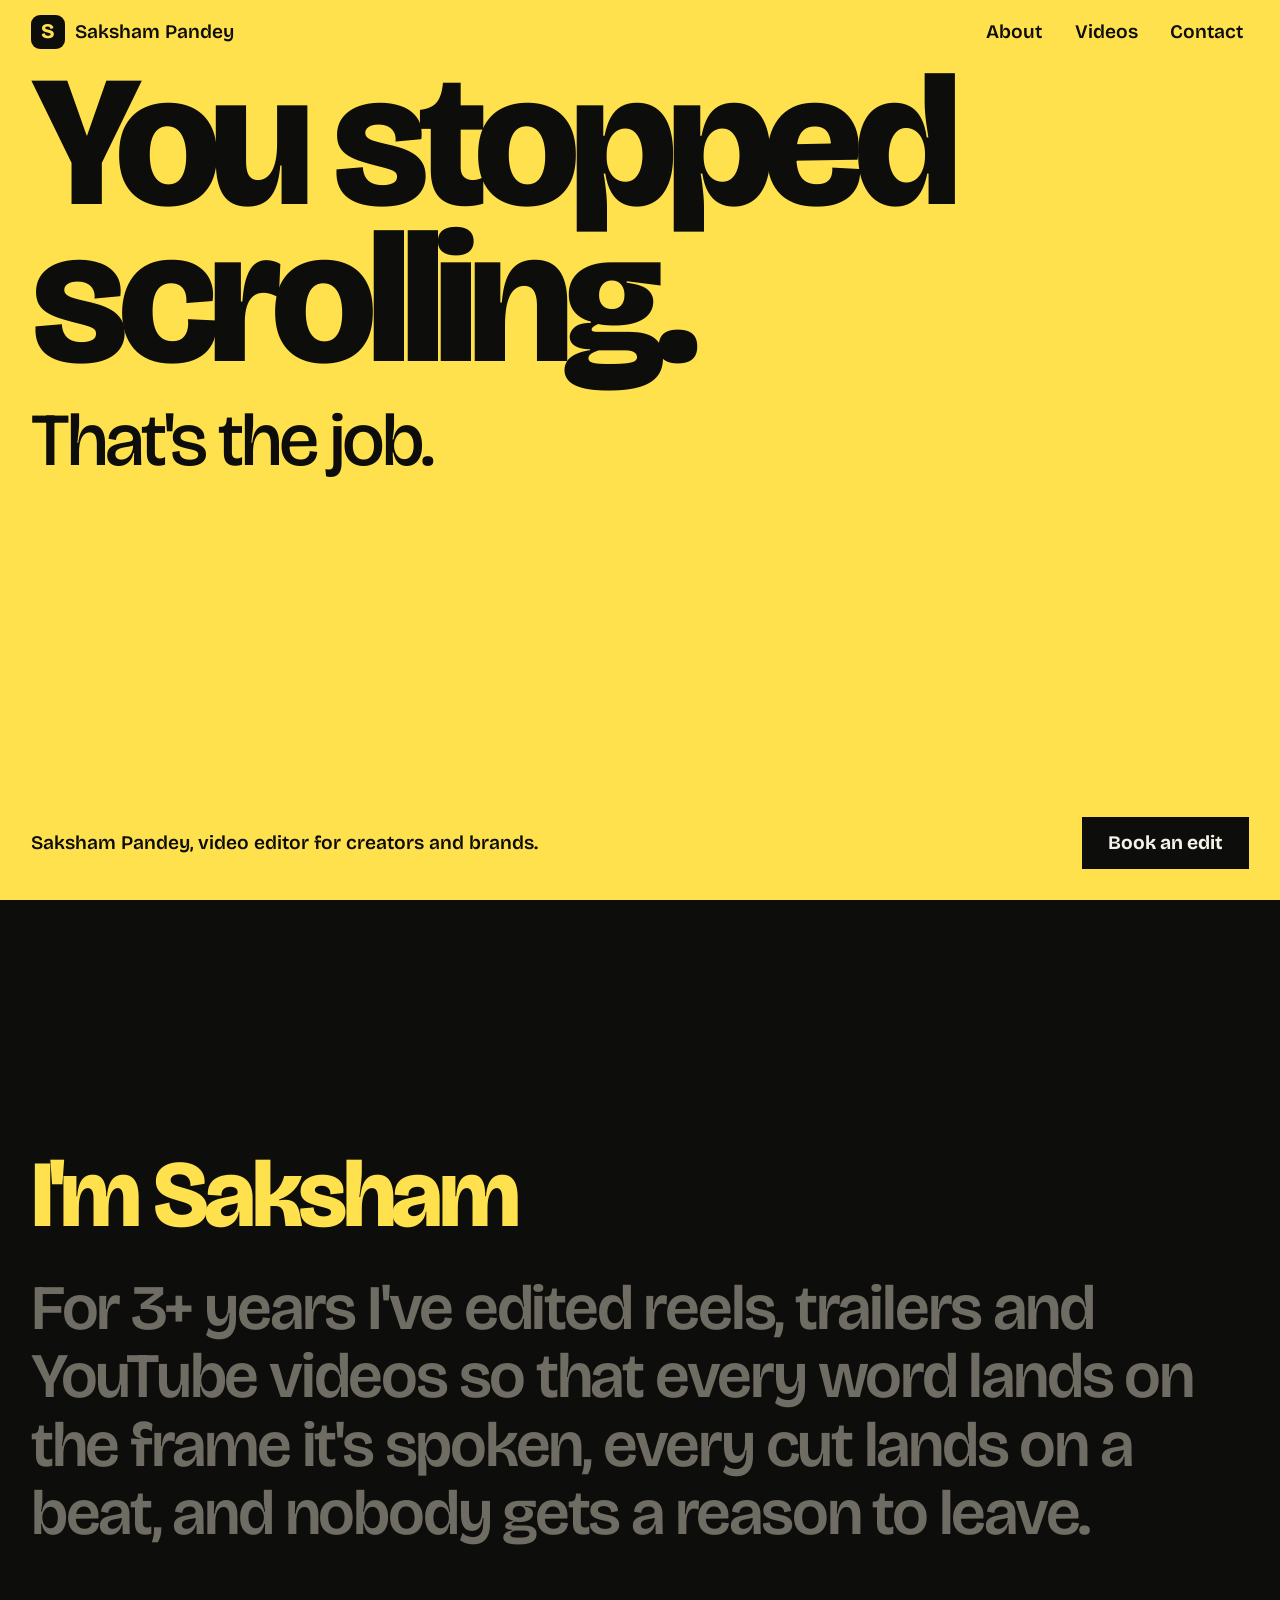
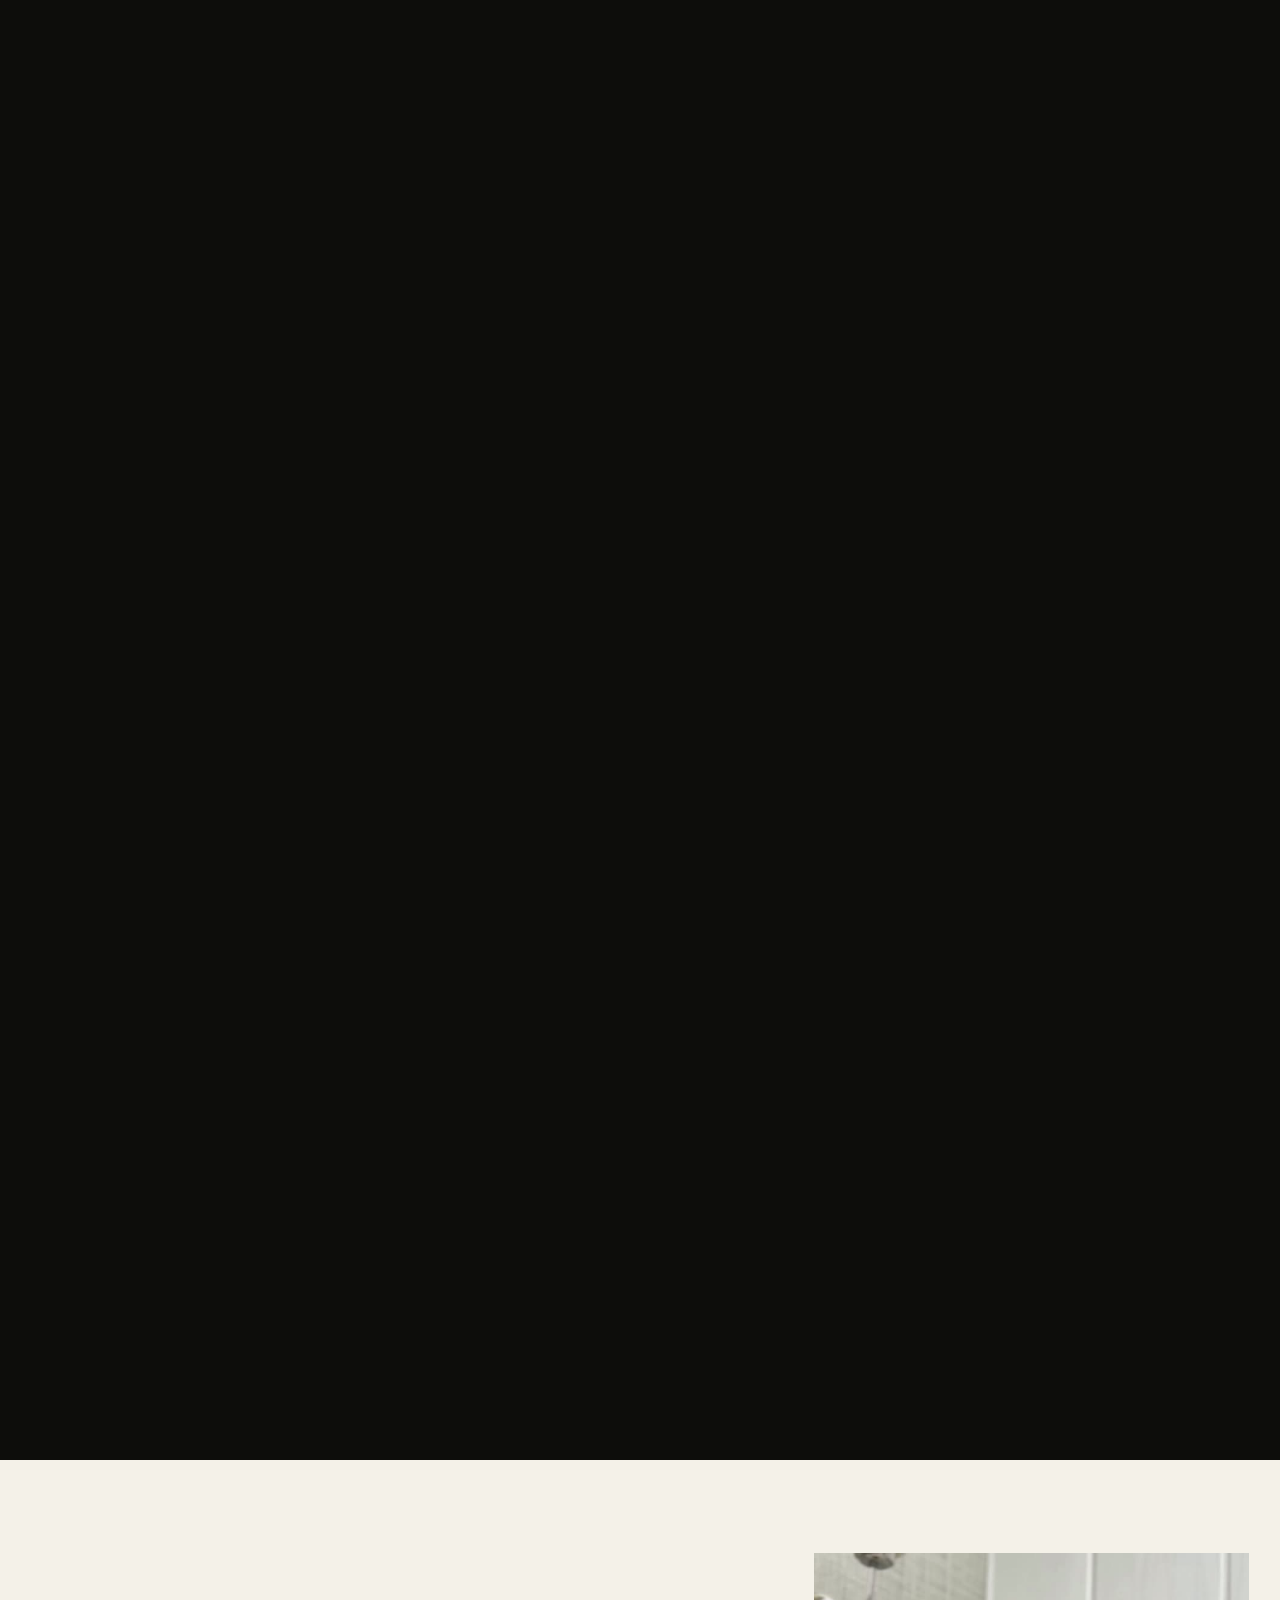
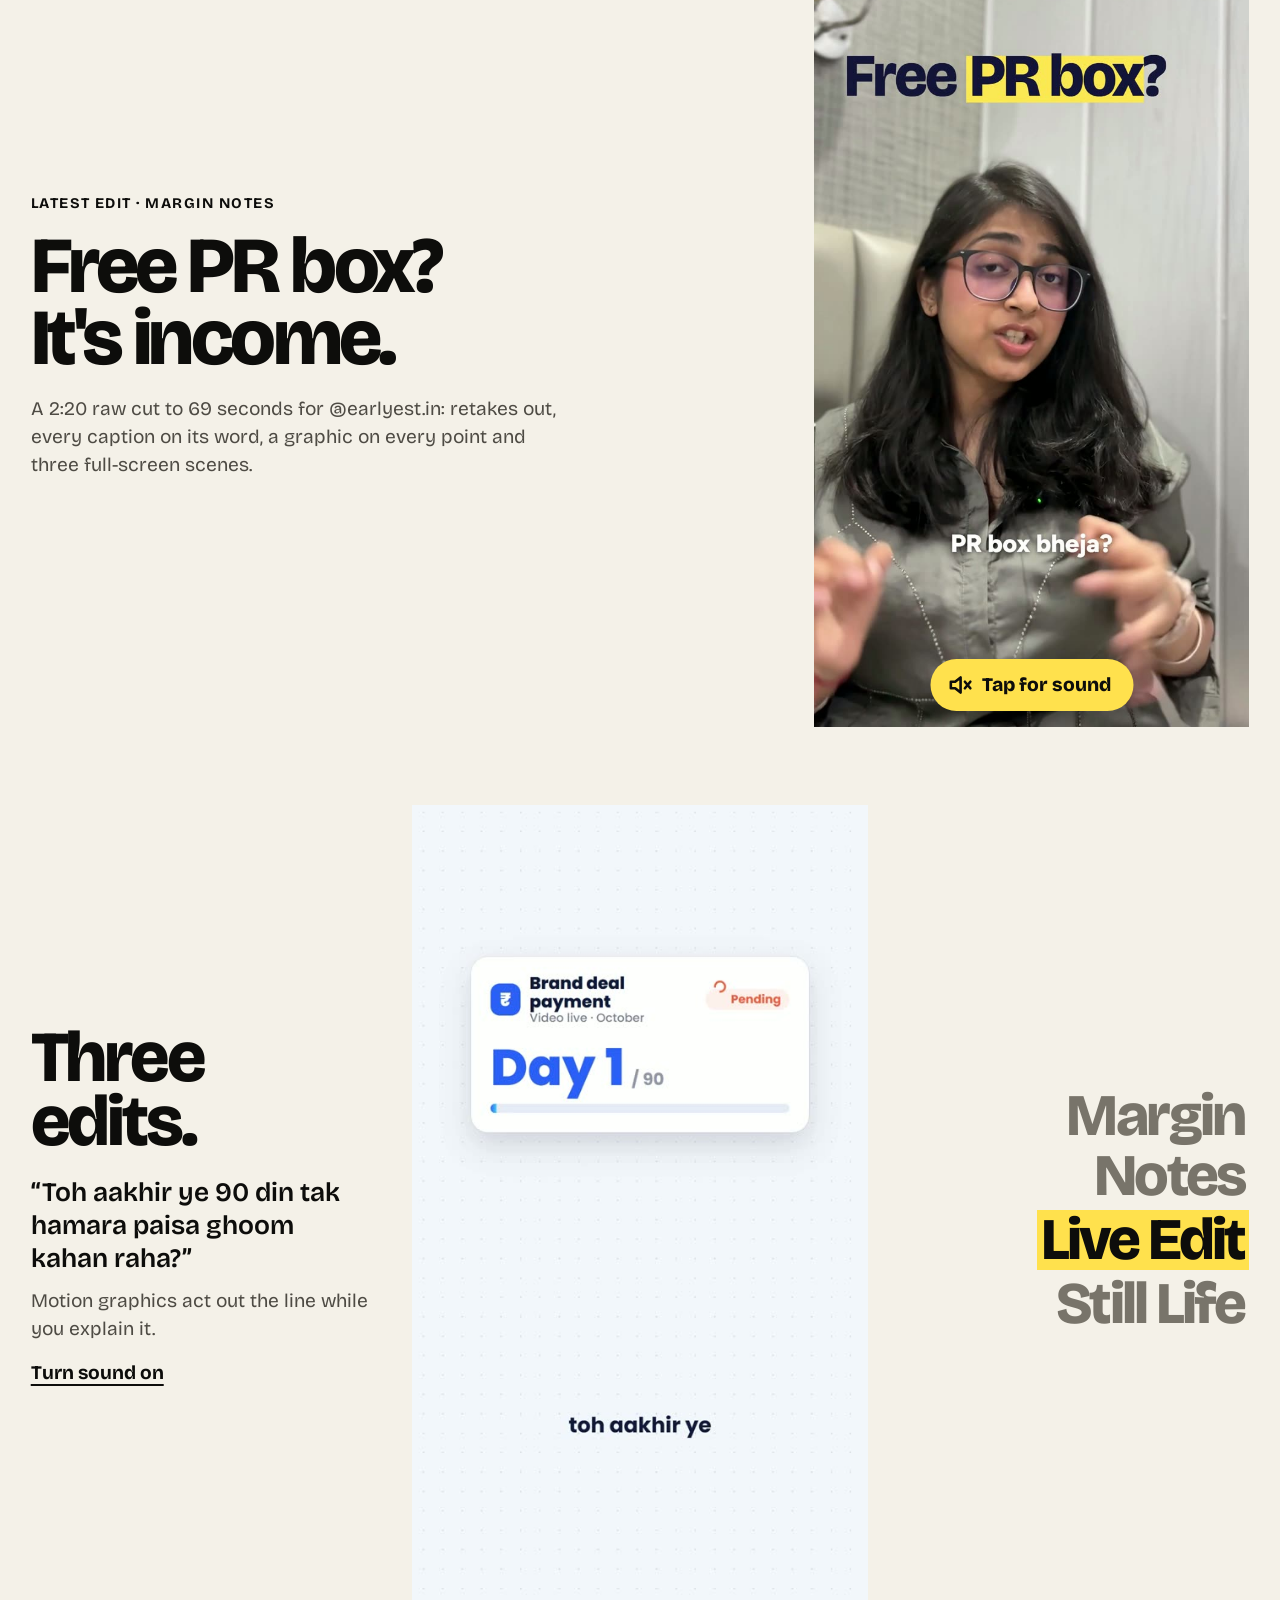
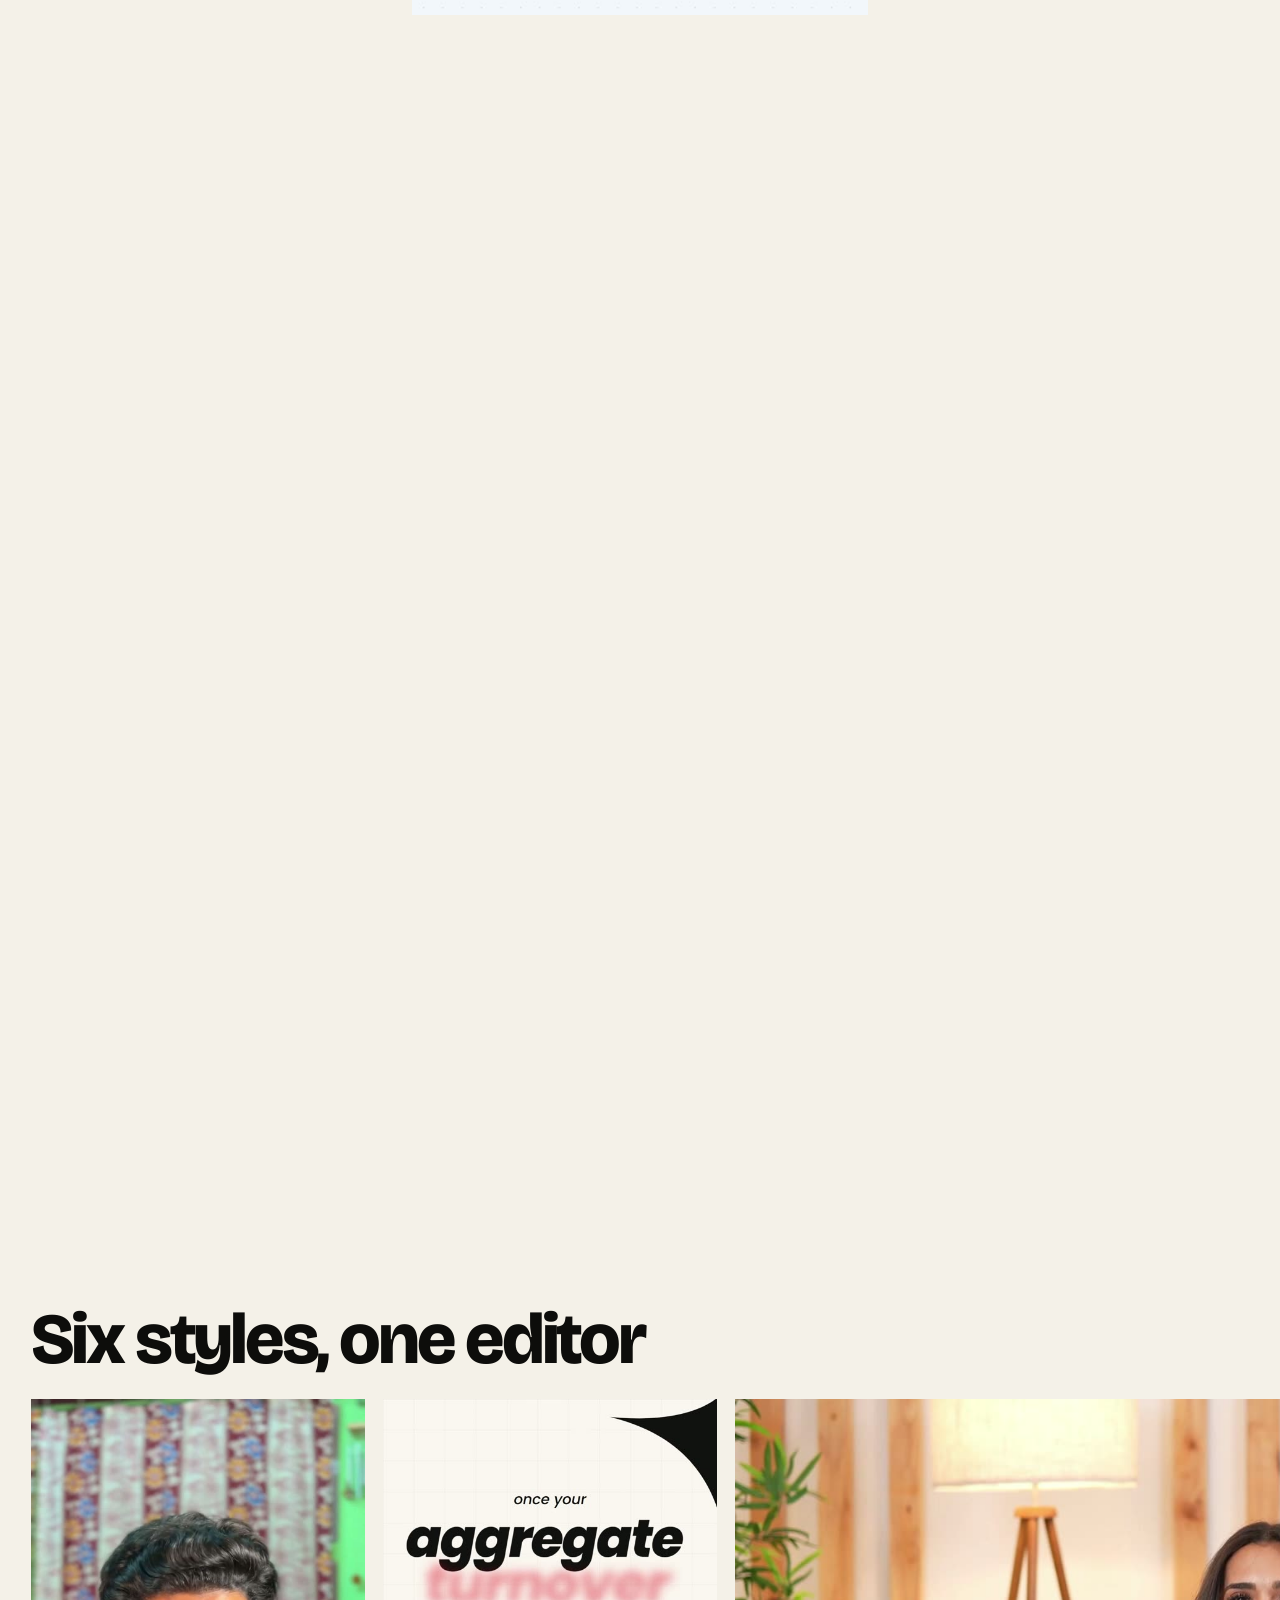
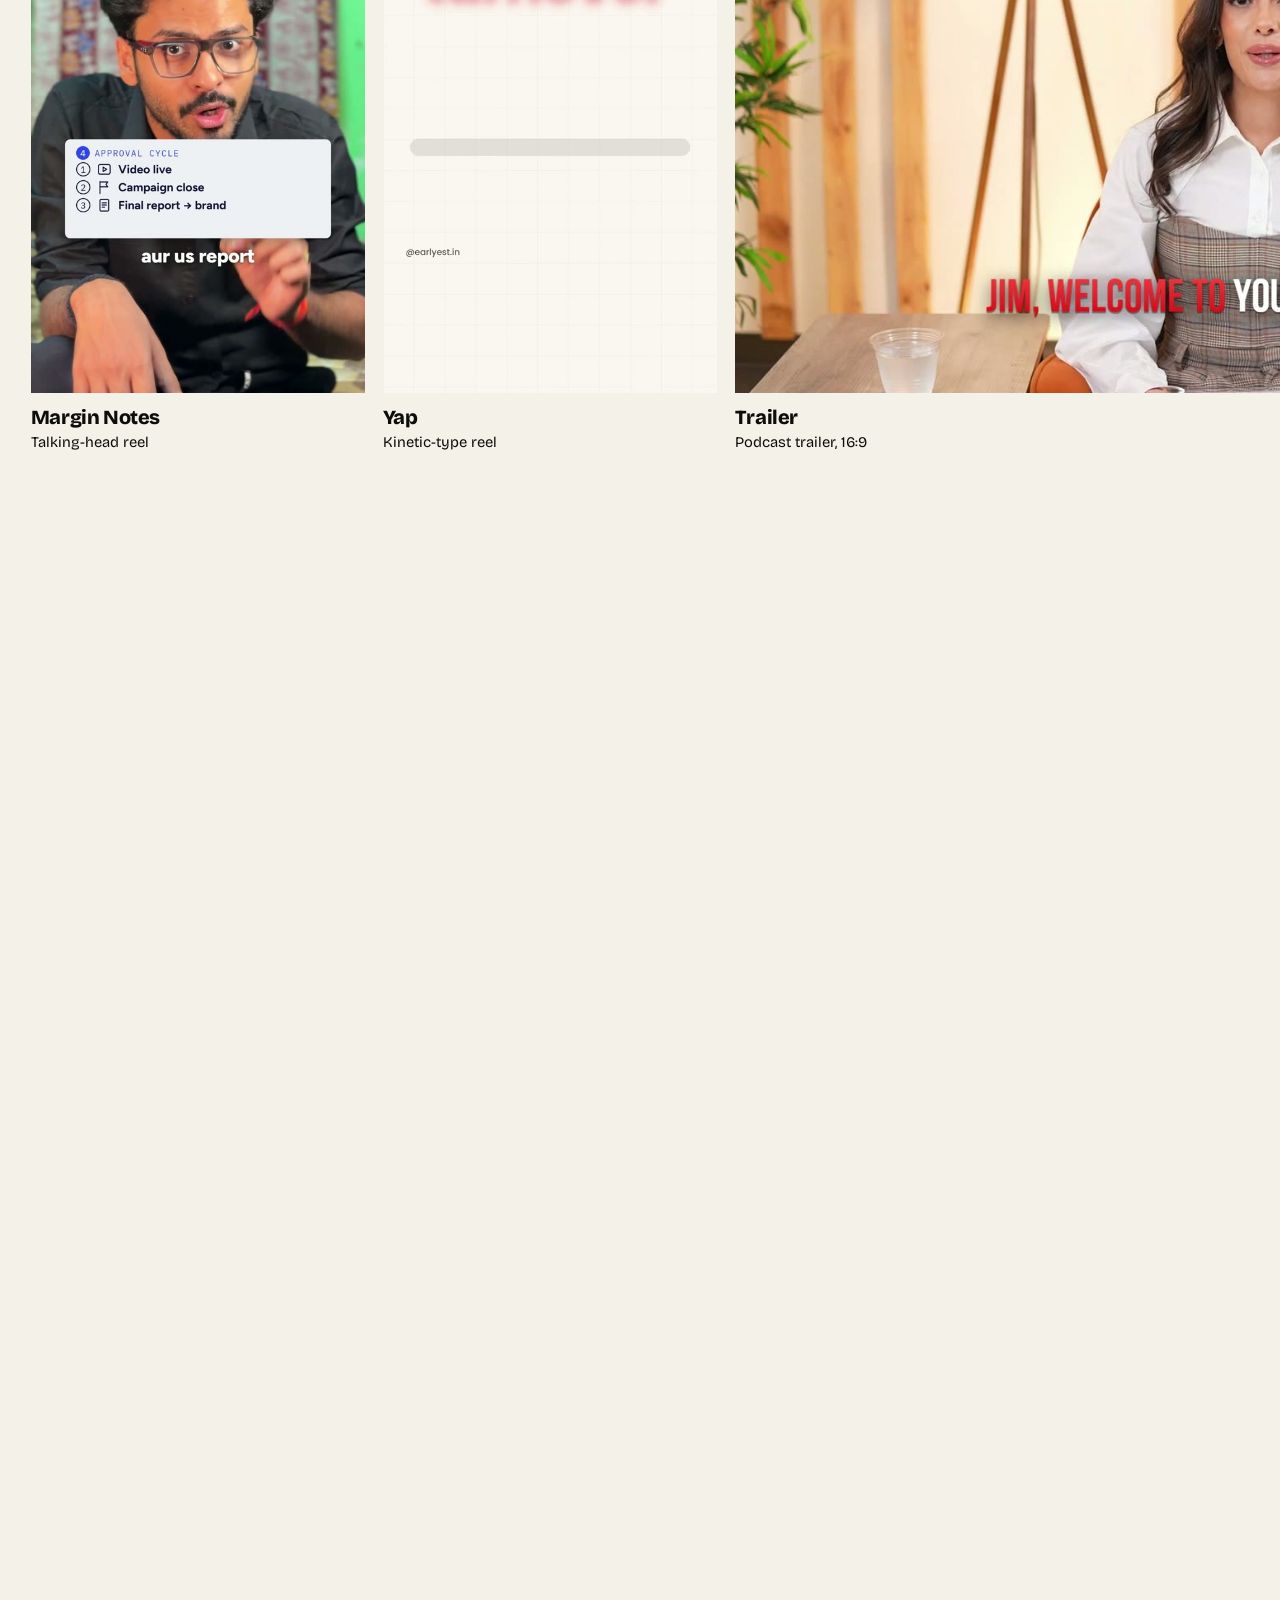
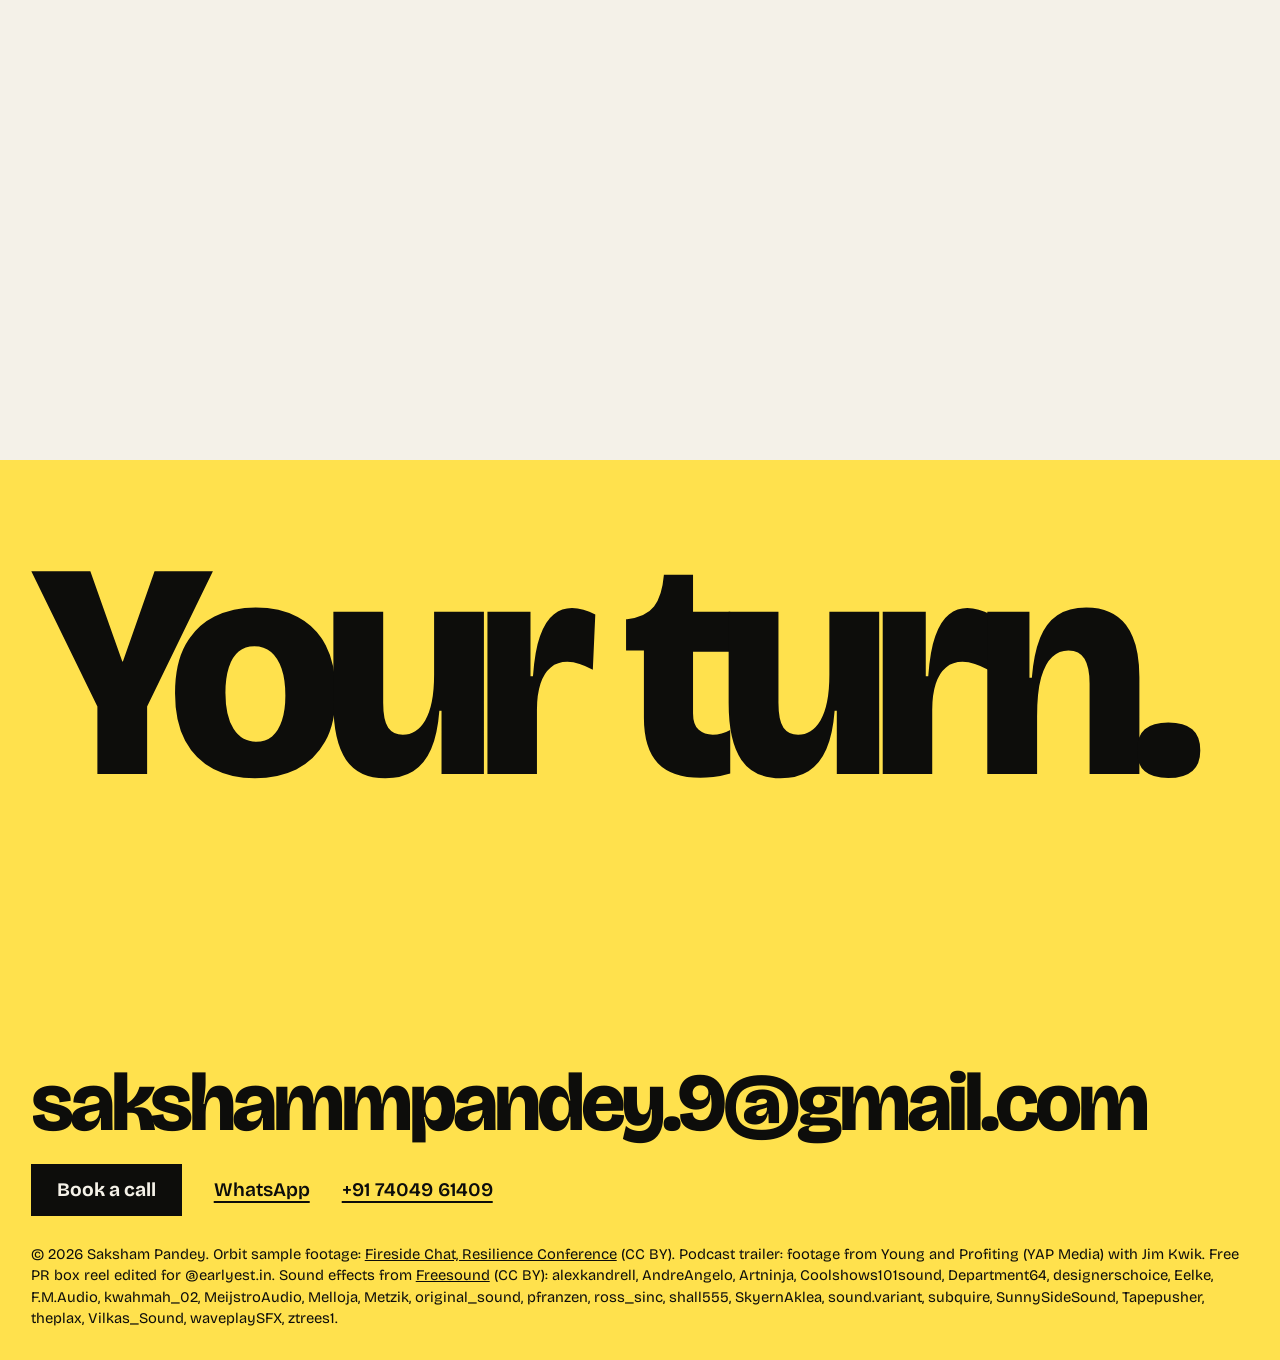
==== commit f46a7250: "Add the Free PR box reel with a sound button, the S logo, the podcast trailer and the OTP Still Life" ====
--- a/index.html
+++ b/index.html
@@ -5,14 +5,17 @@
 <meta name="viewport" content="width=device-width,initial-scale=1">
 <title>Saksham Pandey, video editor</title>
 <meta name="description" content="Saksham Pandey edits reels, trailers and YouTube videos for creators and brands. 3+ years, six editing styles.">
+<link rel="icon" href="favicon.svg?v=34" type="image/svg+xml">
+<link rel="icon" href="favicon-32.png?v=34" sizes="32x32" type="image/png">
+<link rel="apple-touch-icon" href="apple-touch-icon.png?v=34">
 <link rel="preload" href="fonts/BricolageGrotesque.ttf" as="font" type="font/ttf" crossorigin>
-<link rel="stylesheet" href="site.css?v=32">
+<link rel="stylesheet" href="site.css?v=34">
 <script>document.documentElement.classList.add('js')</script>
 </head>
 <body>
 <a class="skip" href="#main">Skip to content</a>
 <header class="bar">
-  <a class="mark" href="#hook">Saksham Pandey</a>
+  <a class="mark" href="#hook"><span class="logo" aria-hidden="true">S</span>Saksham Pandey</a>
   <nav aria-label="Main"><a href="#info">About</a><a href="#videos">Videos</a><a href="#end">Contact</a></nav>
 </header>
 <main id="main">
@@ -34,18 +37,33 @@
 </section>
 
 <section class="work" id="videos">
+  <div class="feature" id="latest">
+    <div class="feature-text">
+      <p class="eyebrow">Latest edit · Margin Notes</p>
+      <h2>Free PR box? It's income.</h2>
+      <p class="note">A 2:20 raw cut to 69 seconds for @earlyest.in: retakes out, every caption on its word, a graphic on every point and three full-screen scenes.</p>
+    </div>
+    <div class="feature-frame">
+      <video id="prVideo" src="media/prbox-full.mp4" poster="media/prbox-poster.jpg" muted loop playsinline preload="none" aria-label="The Free PR box reel, edited in Margin Notes"></video>
+      <button type="button" class="sound-btn" id="prSound" aria-pressed="false">
+        <svg class="off" viewBox="0 0 24 24" fill="none" stroke="currentColor" stroke-width="2.4" stroke-linecap="round" stroke-linejoin="round" aria-hidden="true"><path d="M4 9h4l5-4v14l-5-4H4z"/><path d="m17 9 5 6m0-6-5 6"/></svg>
+        <svg class="on" viewBox="0 0 24 24" fill="none" stroke="currentColor" stroke-width="2.4" stroke-linecap="round" stroke-linejoin="round" aria-hidden="true"><path d="M4 9h4l5-4v14l-5-4H4z"/><path d="M16.5 8.5a5 5 0 0 1 0 7M19.5 5.5a9 9 0 0 1 0 13"/></svg>
+        <span>Tap for sound</span>
+      </button>
+    </div>
+  </div>
   <div class="same" id="same">
     <div class="same-stage">
       <div class="same-text">
-        <h2>Same line. Three edits.</h2>
-        <p class="quote">“Toh aakhir ye 90 din tak hamara paisa ghoom kahan raha?”</p>
+        <h2>Three edits.</h2>
+        <p class="quote" id="sameQuote">“Toh aakhir ye 90 din tak hamara paisa ghoom kahan raha?”</p>
         <p class="note" id="sameNote">Your face carries it, and a clean card explains the money.</p>
         <button type="button" class="link" id="sound" aria-pressed="false">Turn sound on</button>
       </div>
       <div class="same-frame">
         <video data-k="margin" src="media/same-margin.mp4" poster="media/same-margin.jpg" muted playsinline preload="none" aria-label="The line edited as Margin Notes"></video>
         <video data-k="live" src="media/same-live.mp4" poster="media/same-live.jpg" muted playsinline preload="none" aria-label="The line edited as Live Edit"></video>
-        <video data-k="still" src="media/same-still.mp4" poster="media/same-still.jpg" muted playsinline preload="none" aria-label="The line edited as Still Life"></video>
+        <video data-k="still" src="media/same-still.mp4" poster="media/same-still.jpg" muted playsinline preload="none" aria-label="A bank-fraud reel edited as Still Life"></video>
       </div>
       <div class="pick" role="group" aria-label="Choose an edit">
         <button type="button" data-k="margin" aria-pressed="true">Margin Notes</button>
@@ -68,7 +86,7 @@
       </button>
       <button type="button" class="reel wide" data-play="s3" data-title="Trailer" aria-label="Watch Trailer with sound">
         <video src="media/s3-loop.mp4" poster="media/s3-poster.jpg" muted loop playsinline preload="none"></video>
-        <span><strong>Trailer</strong> 16:9 launch trailer</span>
+        <span><strong>Trailer</strong> Podcast trailer, 16:9</span>
       </button>
       <button type="button" class="reel" data-play="s4" data-title="Still Life" aria-label="Watch Still Life with sound">
         <video src="media/s4-loop.mp4" poster="media/s4-poster.jpg" muted loop playsinline preload="none"></video>
@@ -91,7 +109,7 @@
   <h2>Your turn.</h2>
   <a class="mail" href="mailto:sakshammpandey.9@gmail.com?subject=Video%20edit%20enquiry">sakshammpandey.9@gmail.com</a>
   <div class="ways" id="ways"></div>
-  <p class="small">© 2026 Saksham Pandey. Orbit sample footage: <a href="https://www.youtube.com/watch?v=D_UU8Mty6u8" rel="noopener">Fireside Chat, Resilience Conference</a> (CC BY).</p>
+  <p class="small">© 2026 Saksham Pandey. Orbit sample footage: <a href="https://www.youtube.com/watch?v=D_UU8Mty6u8" rel="noopener">Fireside Chat, Resilience Conference</a> (CC BY). Podcast trailer: footage from Young and Profiting (YAP Media) with Jim Kwik. Free PR box reel edited for @earlyest.in. Sound effects from <a href="https://freesound.org" rel="noopener">Freesound</a> (CC BY): alexkandrell, AndreAngelo, Artninja, Coolshows101sound, Department64, designerschoice, Eelke, F.M.Audio, kwahmah_02, MeijstroAudio, Melloja, Metzik, original_sound, pfranzen, ross_sinc, shall555, SkyernAklea, sound.variant, subquire, SunnySideSound, Tapepusher, theplax, Vilkas_Sound, waveplaySFX, ztrees1.</p>
 </section>
 </main>
 <div class="feed" id="feed" aria-hidden="true"></div>
@@ -99,7 +117,7 @@
   <form method="dialog"><button class="btn" value="close">Close</button></form>
   <video controls playsinline></video>
 </dialog>
-<script src="config.js?v=32"></script>
-<script src="site.js?v=32"></script>
+<script src="config.js?v=34"></script>
+<script src="site.js?v=34"></script>
 </body>
 </html>
--- a/site.css
+++ b/site.css
@@ -26,6 +26,7 @@
 .bar nav{display:flex;gap:clamp(4px,1.6vw,22px)}
 .bar nav a{display:inline-flex;align-items:center;min-height:44px;padding:0 6px;text-underline-offset:5px;text-decoration-thickness:2px}
 .mark{display:inline-flex;align-items:center;min-height:44px;white-space:nowrap}
+.logo{display:inline-grid;place-items:center;width:34px;height:34px;margin-right:10px;border-radius:9px;background:var(--black);color:var(--yellow);font-weight:800;font-size:1.3rem;line-height:1;letter-spacing:-.04em}
 @media (hover:hover){.bar nav a:hover,.mark:hover{text-decoration:underline}}
 .btn{display:inline-flex;align-items:center;justify-content:center;min-height:52px;padding:0 26px;background:var(--black);color:var(--paper);font-weight:700;transition:transform .16s var(--out)}
 .btn:active{transform:scale(.97)}
@@ -63,6 +64,19 @@
 
 /* videos */
 .work{background:var(--paper);color:var(--black)}
+/* the latest edit: plays muted on screen, one tap for sound */
+.feature{min-height:100svh;padding:clamp(72px,10svh,120px) var(--edge) var(--edge);display:grid;grid-template-columns:minmax(0,1fr) auto;gap:clamp(24px,5vw,80px);align-items:center}
+.eyebrow{font-size:var(--small);font-weight:700;letter-spacing:.1em;text-transform:uppercase;margin-bottom:16px}
+.feature h2{font-size:clamp(3rem,6.2vw,7rem);margin-bottom:22px}
+.feature .note{max-width:28em}
+.feature-frame{position:relative;height:min(86svh,860px);aspect-ratio:9/16;background:var(--black);overflow:hidden}
+.feature-frame video{width:100%;height:100%;object-fit:cover;cursor:pointer}
+.sound-btn{position:absolute;left:50%;bottom:16px;translate:-50% 0;display:inline-flex;align-items:center;gap:10px;min-height:52px;padding:0 22px 0 16px;border-radius:999px;background:var(--yellow);color:var(--black);font-weight:800;white-space:nowrap;box-shadow:0 10px 26px rgba(0,0,0,.35);transition:transform .16s var(--out),background-color .16s}
+.sound-btn:active{transform:scale(.97)}
+.sound-btn svg{width:26px;height:26px;flex:none}
+.sound-btn .on,.sound-btn[aria-pressed=true] .off{display:none}
+.sound-btn[aria-pressed=true] .on{display:block}
+.sound-btn[aria-pressed=true]{background:var(--paper)}
 .same{height:230svh}
 .same-stage{position:sticky;top:0;height:100svh;padding:var(--edge);display:grid;grid-template-columns:minmax(0,1fr) auto minmax(0,1fr);gap:clamp(20px,3.4vw,56px);align-items:center}
 .same h2{font-size:clamp(3rem,5.6vw,6.2rem);margin-bottom:22px}
@@ -104,6 +118,11 @@
   .hook h1{font-size:16.4vw}
   .mail{font-size:5.9vw}
   .bar{font-size:var(--small)}
+  .logo{width:30px;height:30px;font-size:1.1rem;margin-right:8px}
+  .feature{grid-template-columns:1fr;justify-items:center;gap:20px;padding-top:72px}
+  .feature-text{justify-self:stretch}
+  .feature h2{font-size:2.6rem;margin-bottom:10px}
+  .feature-frame{height:72svh}
   .same{height:210svh}
   .same-stage{grid-template-columns:1fr;grid-template-rows:auto minmax(0,1fr) auto;gap:10px;padding:12px var(--edge);justify-items:center}
   .same-text{justify-self:stretch}
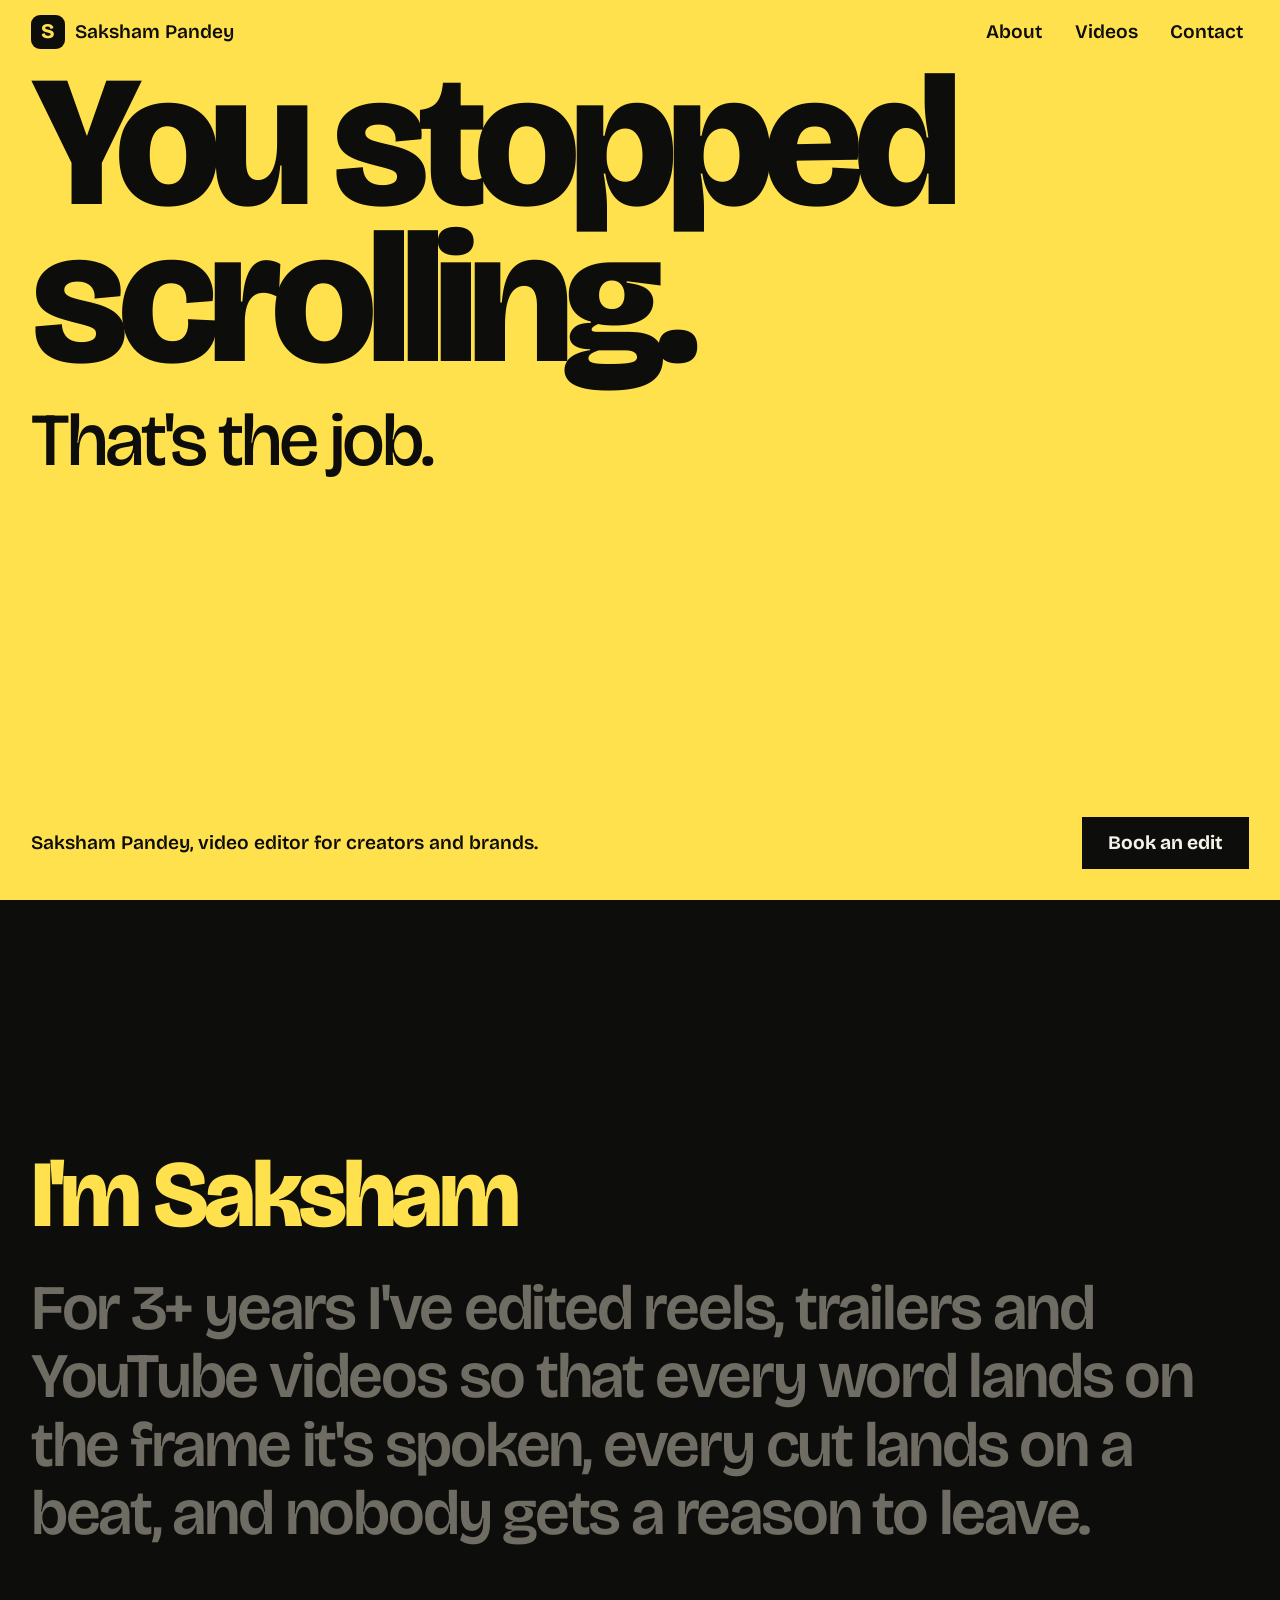
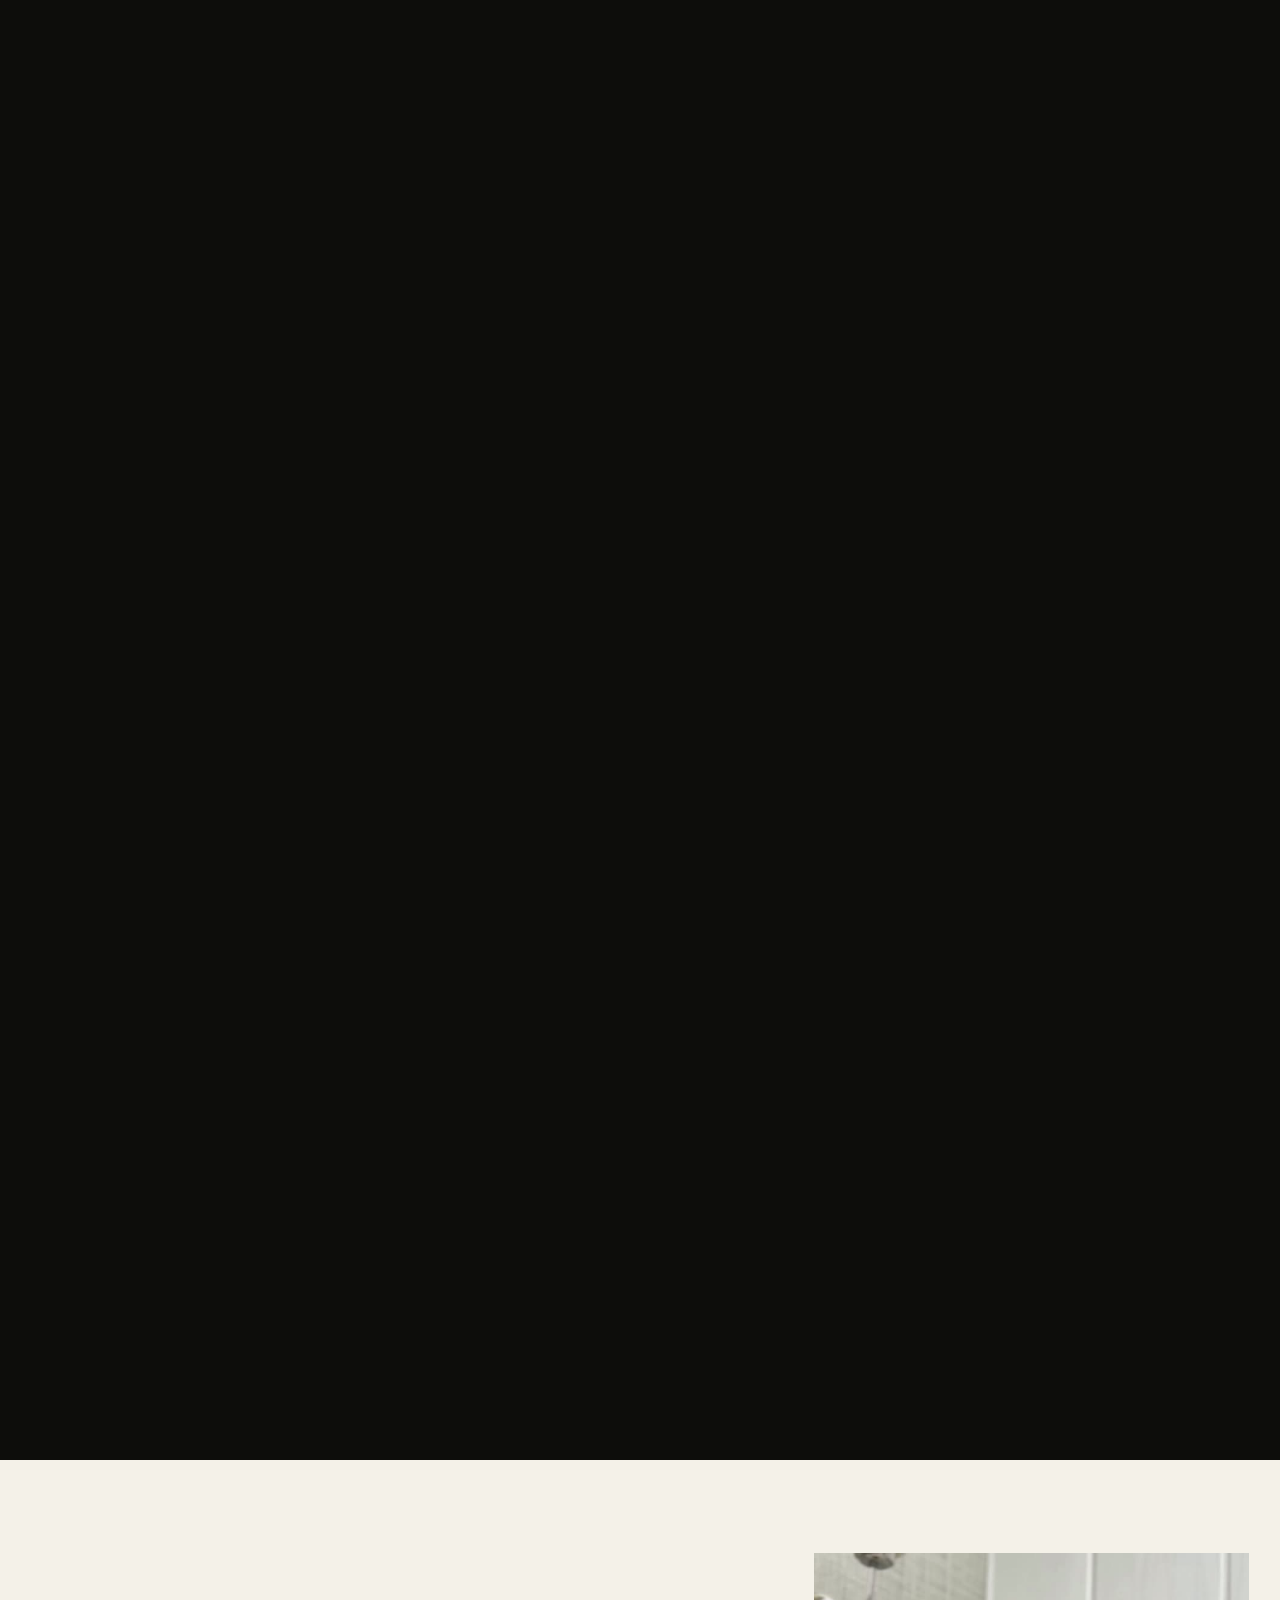
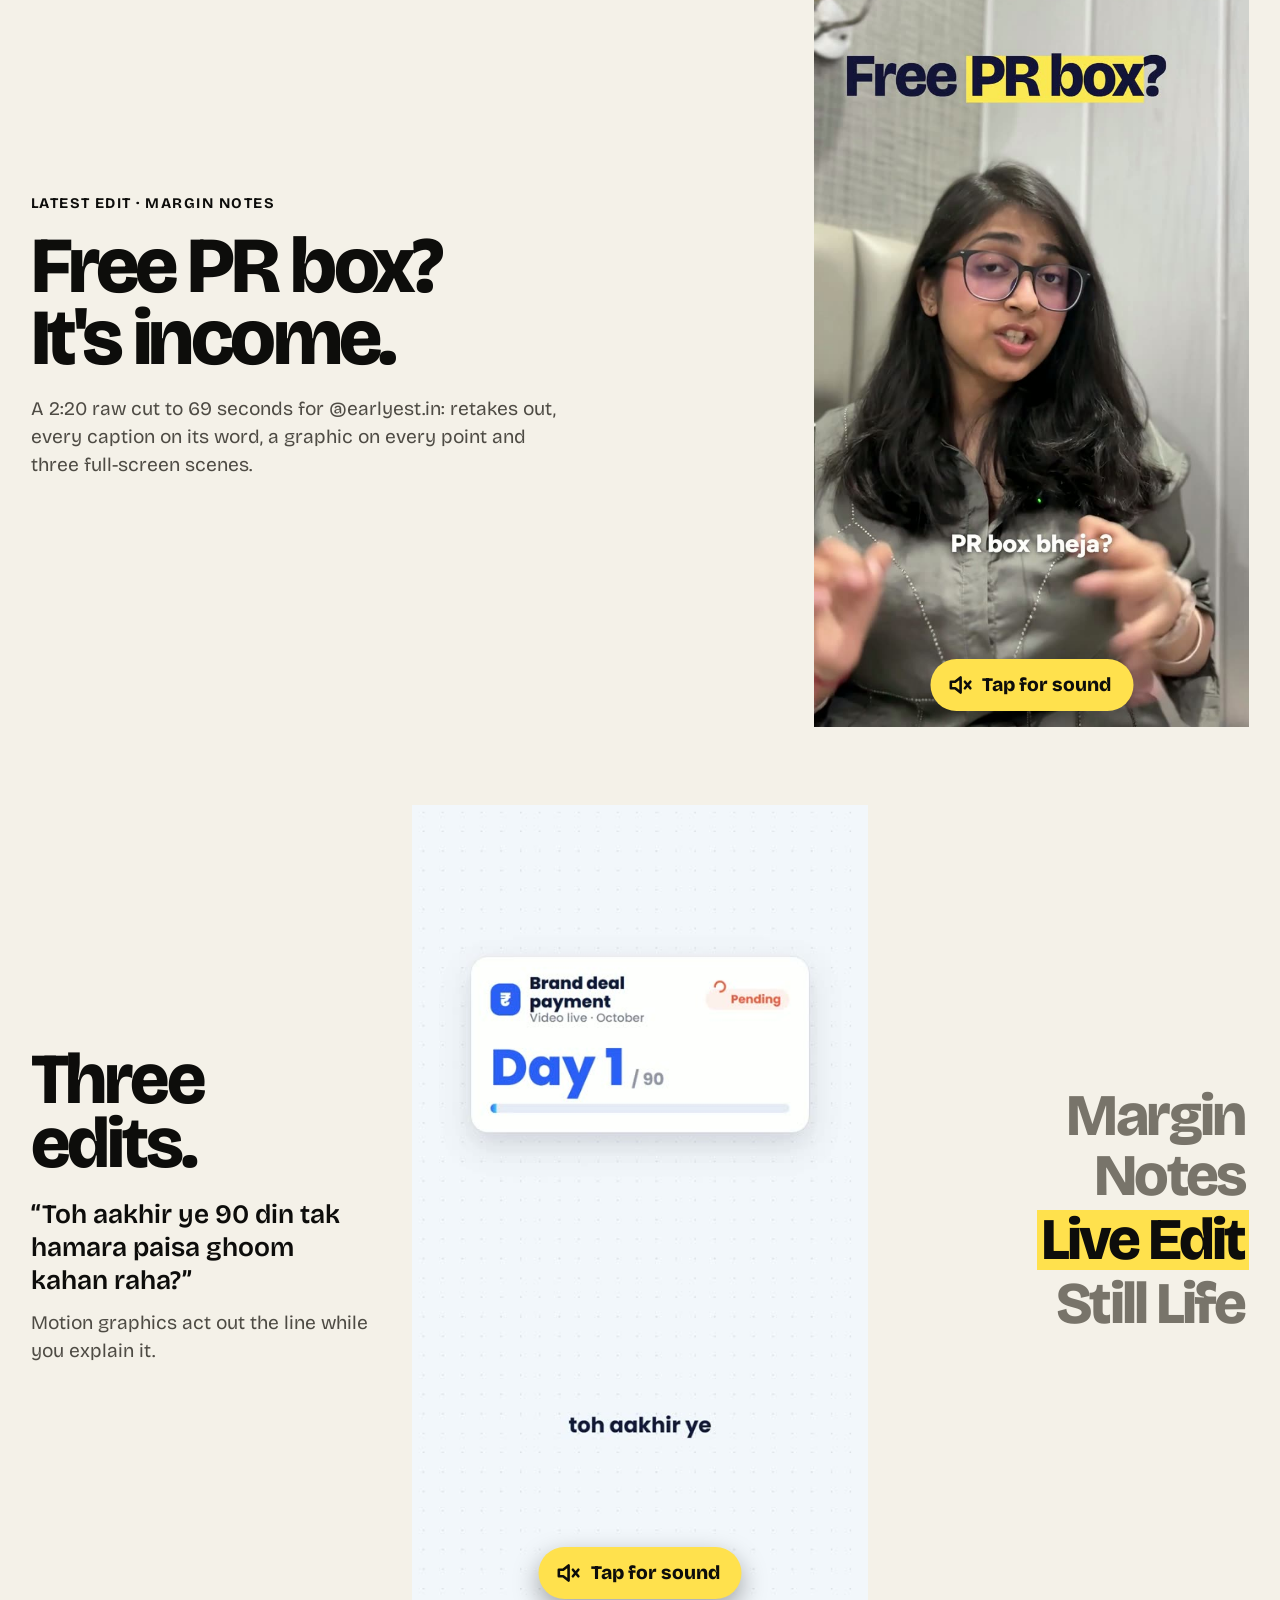
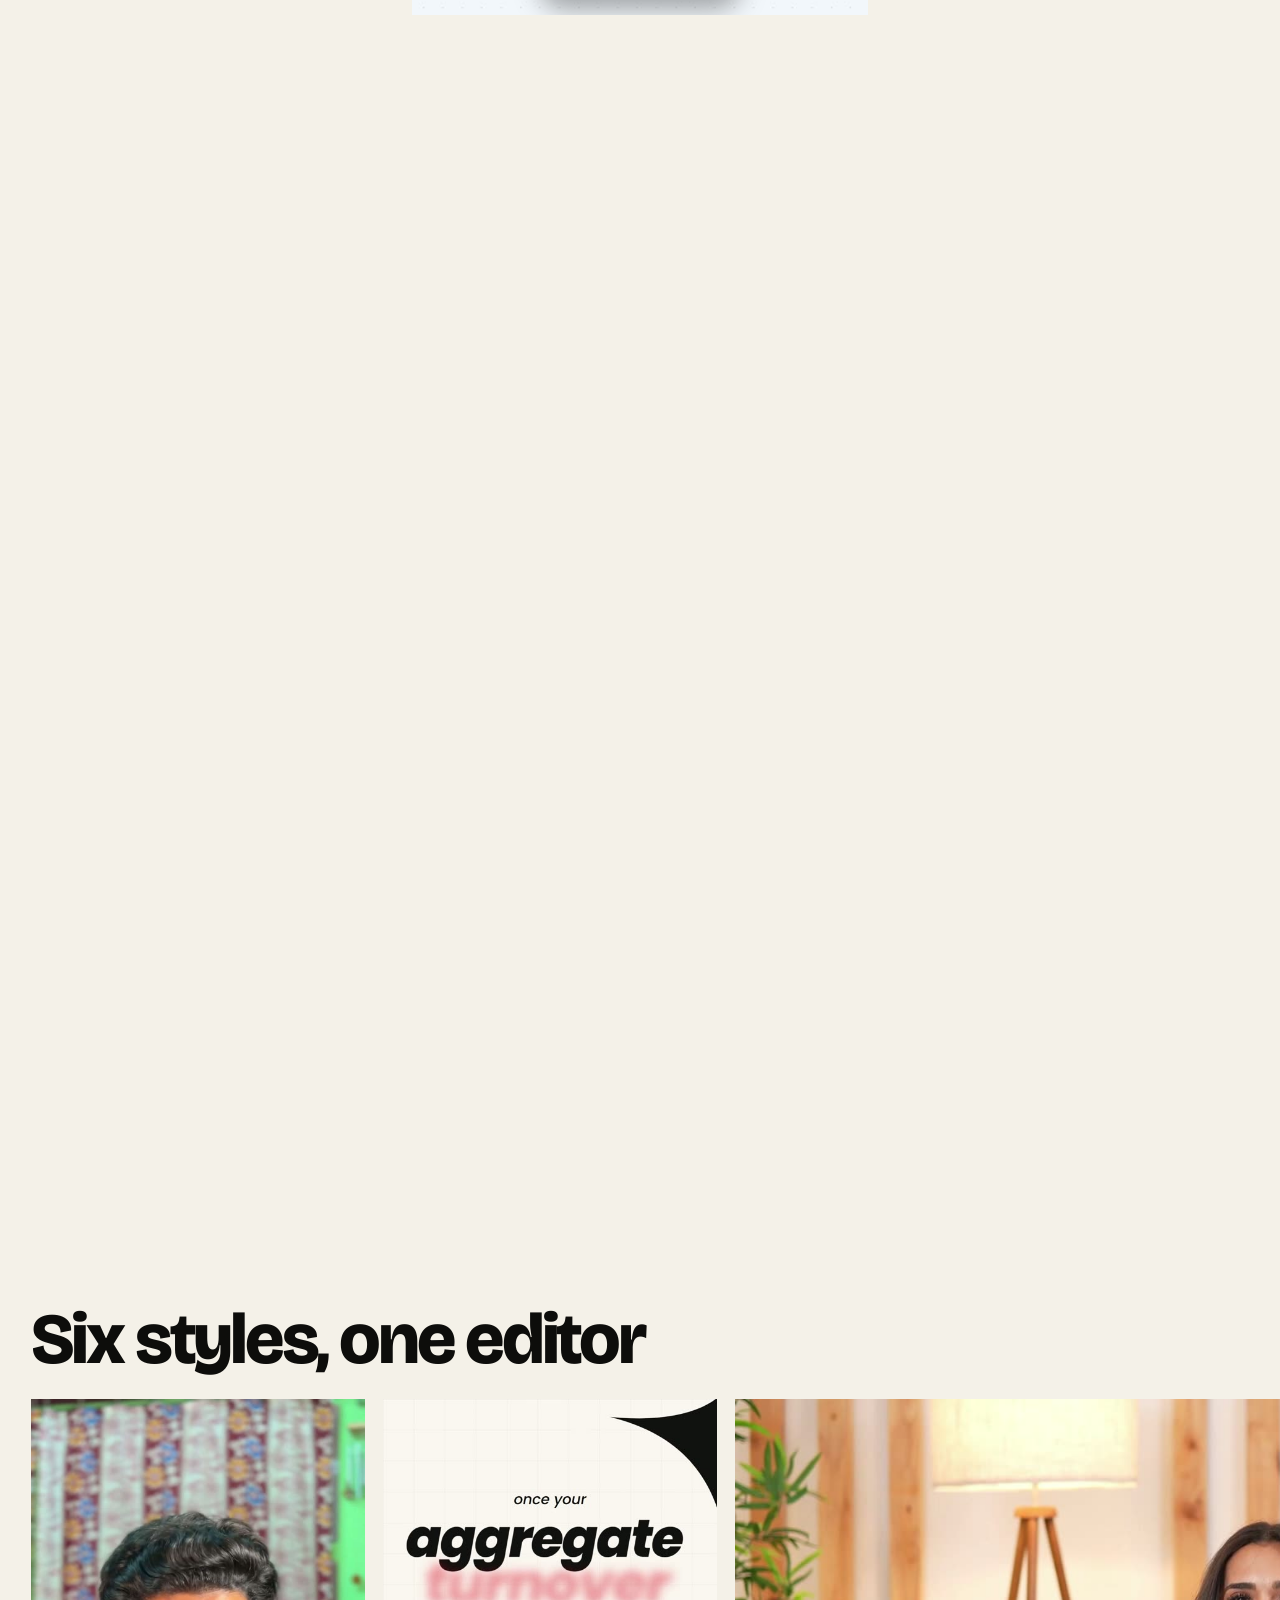
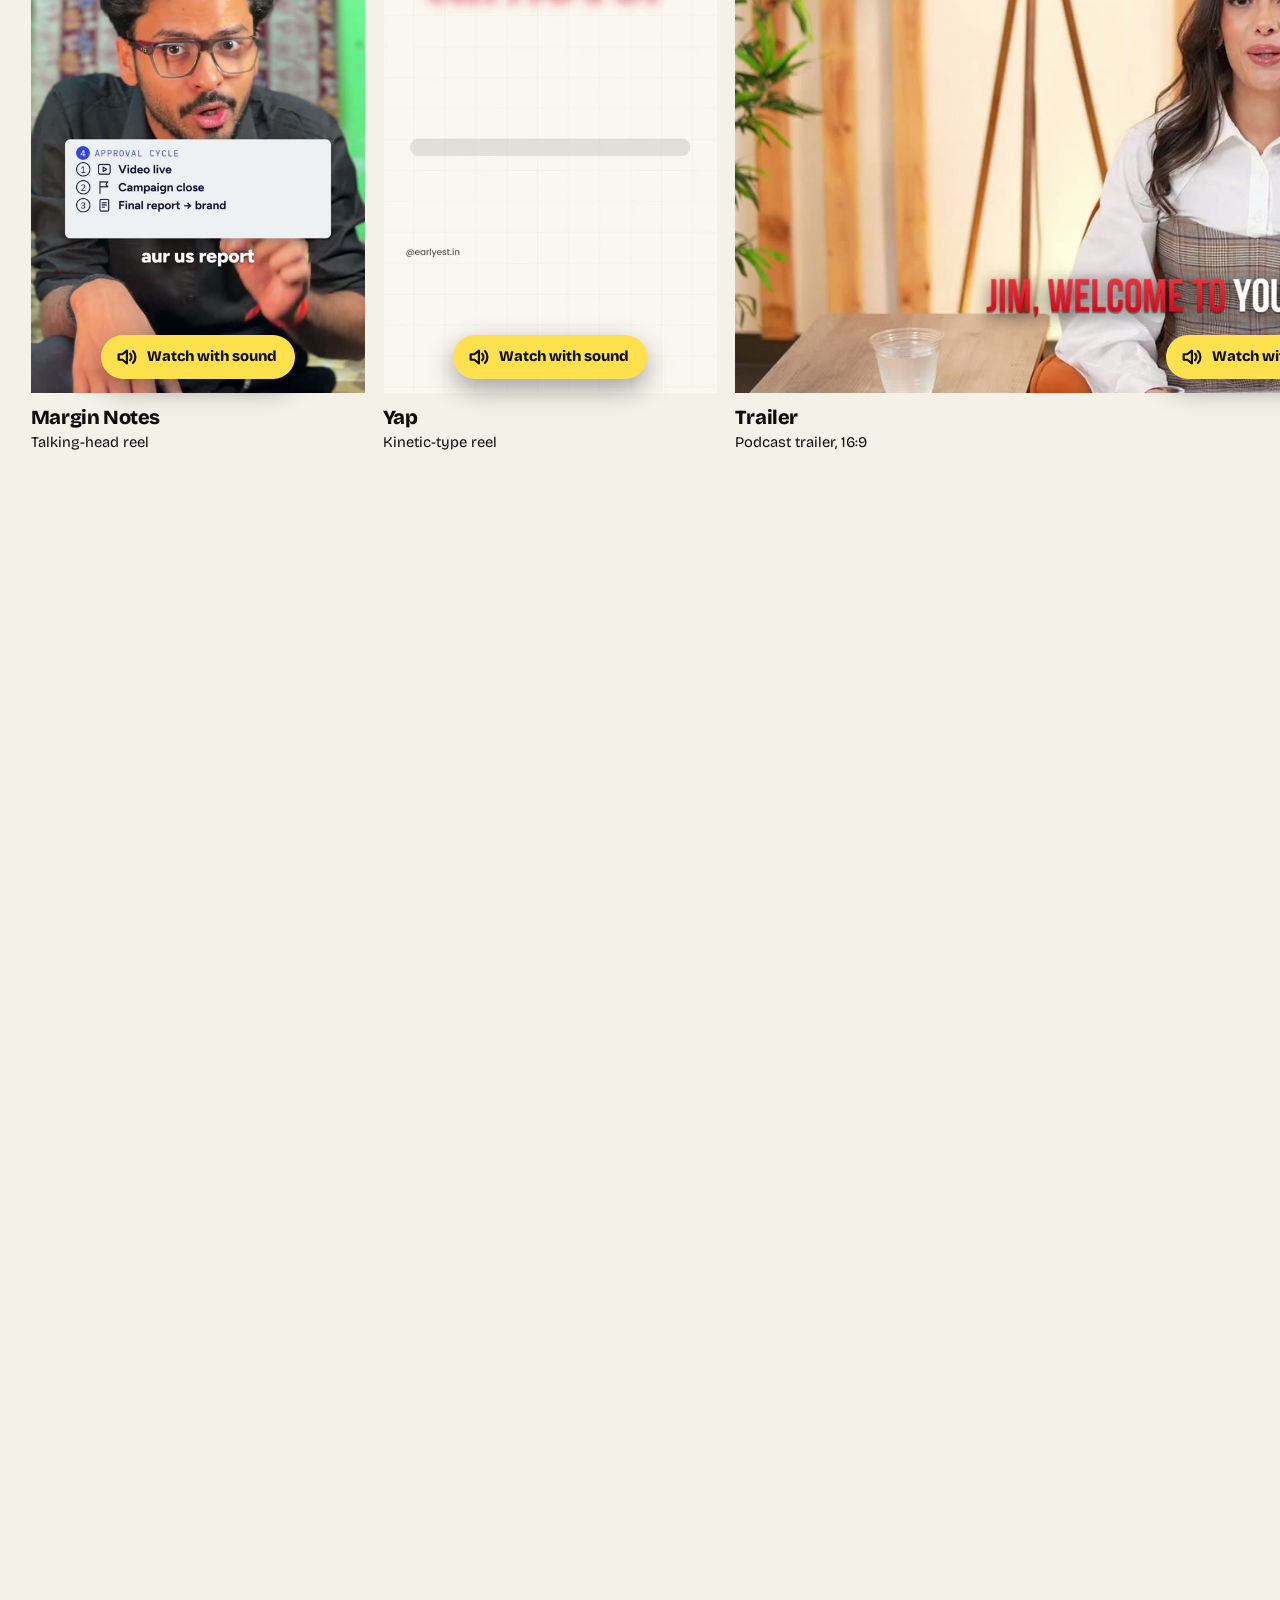
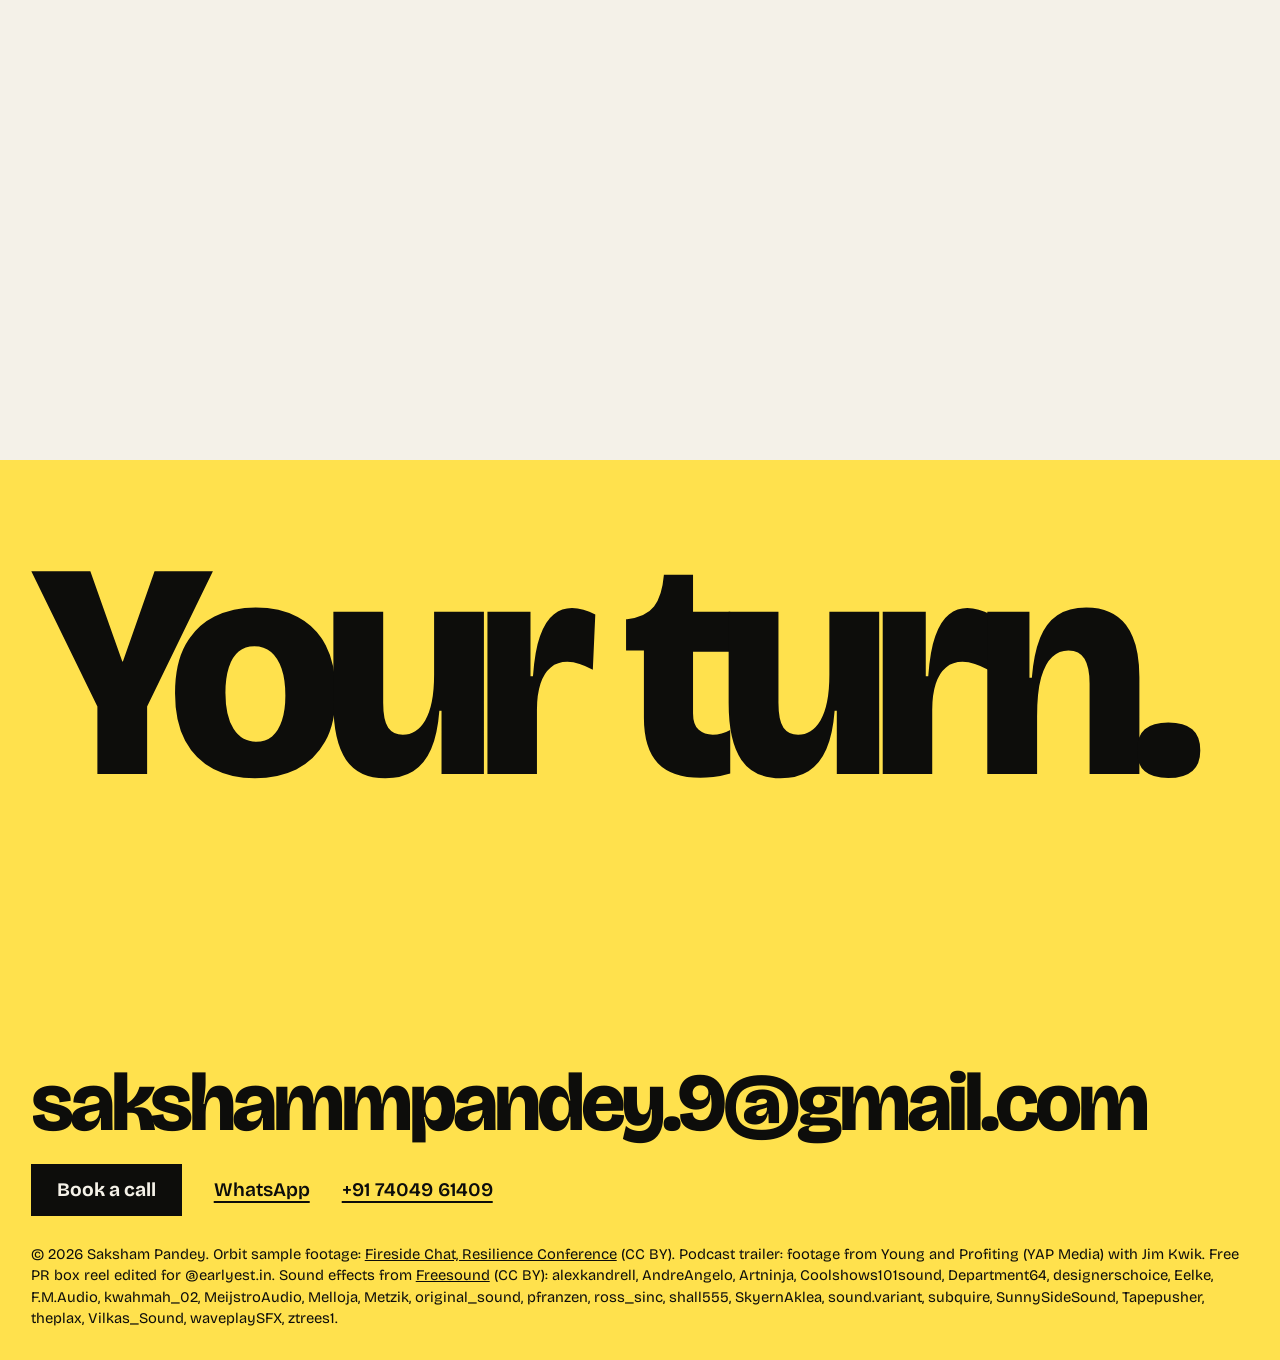
==== commit e2a0d997: "Sound buttons on every video - Three edits: the yellow on-video sound toggle (tap the button or the " ====
--- a/index.html
+++ b/index.html
@@ -5,11 +5,11 @@
 <meta name="viewport" content="width=device-width,initial-scale=1">
 <title>Saksham Pandey, video editor</title>
 <meta name="description" content="Saksham Pandey edits reels, trailers and YouTube videos for creators and brands. 3+ years, six editing styles.">
-<link rel="icon" href="favicon.svg?v=34" type="image/svg+xml">
-<link rel="icon" href="favicon-32.png?v=34" sizes="32x32" type="image/png">
-<link rel="apple-touch-icon" href="apple-touch-icon.png?v=34">
+<link rel="icon" href="favicon.svg?v=35" type="image/svg+xml">
+<link rel="icon" href="favicon-32.png?v=35" sizes="32x32" type="image/png">
+<link rel="apple-touch-icon" href="apple-touch-icon.png?v=35">
 <link rel="preload" href="fonts/BricolageGrotesque.ttf" as="font" type="font/ttf" crossorigin>
-<link rel="stylesheet" href="site.css?v=34">
+<link rel="stylesheet" href="site.css?v=35">
 <script>document.documentElement.classList.add('js')</script>
 </head>
 <body>
@@ -45,11 +45,7 @@
     </div>
     <div class="feature-frame">
       <video id="prVideo" src="media/prbox-full.mp4" poster="media/prbox-poster.jpg" muted loop playsinline preload="none" aria-label="The Free PR box reel, edited in Margin Notes"></video>
-      <button type="button" class="sound-btn" id="prSound" aria-pressed="false">
-        <svg class="off" viewBox="0 0 24 24" fill="none" stroke="currentColor" stroke-width="2.4" stroke-linecap="round" stroke-linejoin="round" aria-hidden="true"><path d="M4 9h4l5-4v14l-5-4H4z"/><path d="m17 9 5 6m0-6-5 6"/></svg>
-        <svg class="on" viewBox="0 0 24 24" fill="none" stroke="currentColor" stroke-width="2.4" stroke-linecap="round" stroke-linejoin="round" aria-hidden="true"><path d="M4 9h4l5-4v14l-5-4H4z"/><path d="M16.5 8.5a5 5 0 0 1 0 7M19.5 5.5a9 9 0 0 1 0 13"/></svg>
-        <span>Tap for sound</span>
-      </button>
+      <button type="button" class="sound-btn" id="prSound" aria-pressed="false"><svg class="off" viewBox="0 0 24 24" fill="none" stroke="currentColor" stroke-width="2.4" stroke-linecap="round" stroke-linejoin="round" aria-hidden="true"><path d="M4 9h4l5-4v14l-5-4H4z"/><path d="m17 9 5 6m0-6-5 6"/></svg><svg class="on" viewBox="0 0 24 24" fill="none" stroke="currentColor" stroke-width="2.4" stroke-linecap="round" stroke-linejoin="round" aria-hidden="true"><path d="M4 9h4l5-4v14l-5-4H4z"/><path d="M16.5 8.5a5 5 0 0 1 0 7M19.5 5.5a9 9 0 0 1 0 13"/></svg><span>Tap for sound</span></button>
     </div>
   </div>
   <div class="same" id="same">
@@ -58,12 +54,12 @@
         <h2>Three edits.</h2>
         <p class="quote" id="sameQuote">“Toh aakhir ye 90 din tak hamara paisa ghoom kahan raha?”</p>
         <p class="note" id="sameNote">Your face carries it, and a clean card explains the money.</p>
-        <button type="button" class="link" id="sound" aria-pressed="false">Turn sound on</button>
       </div>
       <div class="same-frame">
         <video data-k="margin" src="media/same-margin.mp4" poster="media/same-margin.jpg" muted playsinline preload="none" aria-label="The line edited as Margin Notes"></video>
         <video data-k="live" src="media/same-live.mp4" poster="media/same-live.jpg" muted playsinline preload="none" aria-label="The line edited as Live Edit"></video>
         <video data-k="still" src="media/same-still.mp4" poster="media/same-still.jpg" muted playsinline preload="none" aria-label="A bank-fraud reel edited as Still Life"></video>
+        <button type="button" class="sound-btn" id="sound" aria-pressed="false"><svg class="off" viewBox="0 0 24 24" fill="none" stroke="currentColor" stroke-width="2.4" stroke-linecap="round" stroke-linejoin="round" aria-hidden="true"><path d="M4 9h4l5-4v14l-5-4H4z"/><path d="m17 9 5 6m0-6-5 6"/></svg><svg class="on" viewBox="0 0 24 24" fill="none" stroke="currentColor" stroke-width="2.4" stroke-linecap="round" stroke-linejoin="round" aria-hidden="true"><path d="M4 9h4l5-4v14l-5-4H4z"/><path d="M16.5 8.5a5 5 0 0 1 0 7M19.5 5.5a9 9 0 0 1 0 13"/></svg><span>Tap for sound</span></button>
       </div>
       <div class="pick" role="group" aria-label="Choose an edit">
         <button type="button" data-k="margin" aria-pressed="true">Margin Notes</button>
@@ -77,28 +73,46 @@
       <h2>Six styles, one editor</h2>
       <div class="track" id="track">
       <button type="button" class="reel" data-play="s1" data-title="Margin Notes" aria-label="Watch Margin Notes with sound">
-        <video src="media/s1-loop.mp4" poster="media/s1-poster.jpg" muted loop playsinline preload="none"></video>
-        <span><strong>Margin Notes</strong> Talking-head reel</span>
+        <span class="reel-media">
+          <video src="media/s1-loop.mp4" poster="media/s1-poster.jpg" muted loop playsinline preload="none"></video>
+          <span class="sound-pill" aria-hidden="true"><svg viewBox="0 0 24 24" fill="none" stroke="currentColor" stroke-width="2.4" stroke-linecap="round" stroke-linejoin="round" aria-hidden="true"><path d="M4 9h4l5-4v14l-5-4H4z"/><path d="M16.5 8.5a5 5 0 0 1 0 7M19.5 5.5a9 9 0 0 1 0 13"/></svg><span>Watch with sound</span></span>
+        </span>
+        <span class="reel-cap"><strong>Margin Notes</strong> Talking-head reel</span>
       </button>
       <button type="button" class="reel" data-play="s2" data-title="Yap" aria-label="Watch Yap with sound">
-        <video src="media/s2-loop.mp4" poster="media/s2-poster.jpg" muted loop playsinline preload="none"></video>
-        <span><strong>Yap</strong> Kinetic-type reel</span>
+        <span class="reel-media">
+          <video src="media/s2-loop.mp4" poster="media/s2-poster.jpg" muted loop playsinline preload="none"></video>
+          <span class="sound-pill" aria-hidden="true"><svg viewBox="0 0 24 24" fill="none" stroke="currentColor" stroke-width="2.4" stroke-linecap="round" stroke-linejoin="round" aria-hidden="true"><path d="M4 9h4l5-4v14l-5-4H4z"/><path d="M16.5 8.5a5 5 0 0 1 0 7M19.5 5.5a9 9 0 0 1 0 13"/></svg><span>Watch with sound</span></span>
+        </span>
+        <span class="reel-cap"><strong>Yap</strong> Kinetic-type reel</span>
       </button>
       <button type="button" class="reel wide" data-play="s3" data-title="Trailer" aria-label="Watch Trailer with sound">
-        <video src="media/s3-loop.mp4" poster="media/s3-poster.jpg" muted loop playsinline preload="none"></video>
-        <span><strong>Trailer</strong> Podcast trailer, 16:9</span>
+        <span class="reel-media">
+          <video src="media/s3-loop.mp4" poster="media/s3-poster.jpg" muted loop playsinline preload="none"></video>
+          <span class="sound-pill" aria-hidden="true"><svg viewBox="0 0 24 24" fill="none" stroke="currentColor" stroke-width="2.4" stroke-linecap="round" stroke-linejoin="round" aria-hidden="true"><path d="M4 9h4l5-4v14l-5-4H4z"/><path d="M16.5 8.5a5 5 0 0 1 0 7M19.5 5.5a9 9 0 0 1 0 13"/></svg><span>Watch with sound</span></span>
+        </span>
+        <span class="reel-cap"><strong>Trailer</strong> Podcast trailer, 16:9</span>
       </button>
       <button type="button" class="reel" data-play="s4" data-title="Still Life" aria-label="Watch Still Life with sound">
-        <video src="media/s4-loop.mp4" poster="media/s4-poster.jpg" muted loop playsinline preload="none"></video>
-        <span><strong>Still Life</strong> Voice only, every frame built</span>
+        <span class="reel-media">
+          <video src="media/s4-loop.mp4" poster="media/s4-poster.jpg" muted loop playsinline preload="none"></video>
+          <span class="sound-pill" aria-hidden="true"><svg viewBox="0 0 24 24" fill="none" stroke="currentColor" stroke-width="2.4" stroke-linecap="round" stroke-linejoin="round" aria-hidden="true"><path d="M4 9h4l5-4v14l-5-4H4z"/><path d="M16.5 8.5a5 5 0 0 1 0 7M19.5 5.5a9 9 0 0 1 0 13"/></svg><span>Watch with sound</span></span>
+        </span>
+        <span class="reel-cap"><strong>Still Life</strong> Voice only, every frame built</span>
       </button>
       <button type="button" class="reel" data-play="s5" data-title="Live Edit" aria-label="Watch Live Edit with sound">
-        <video src="media/s5-loop.mp4" poster="media/s5-poster.jpg" muted loop playsinline preload="none"></video>
-        <span><strong>Live Edit</strong> 70% motion graphics</span>
+        <span class="reel-media">
+          <video src="media/s5-loop.mp4" poster="media/s5-poster.jpg" muted loop playsinline preload="none"></video>
+          <span class="sound-pill" aria-hidden="true"><svg viewBox="0 0 24 24" fill="none" stroke="currentColor" stroke-width="2.4" stroke-linecap="round" stroke-linejoin="round" aria-hidden="true"><path d="M4 9h4l5-4v14l-5-4H4z"/><path d="M16.5 8.5a5 5 0 0 1 0 7M19.5 5.5a9 9 0 0 1 0 13"/></svg><span>Watch with sound</span></span>
+        </span>
+        <span class="reel-cap"><strong>Live Edit</strong> 70% motion graphics</span>
       </button>
       <button type="button" class="reel" data-play="s6" data-title="Orbit" aria-label="Watch Orbit with sound">
-        <video src="media/s6-loop.mp4" poster="media/s6-poster.jpg" muted loop playsinline preload="none"></video>
-        <span><strong>Orbit</strong> One seated shot</span>
+        <span class="reel-media">
+          <video src="media/s6-loop.mp4" poster="media/s6-poster.jpg" muted loop playsinline preload="none"></video>
+          <span class="sound-pill" aria-hidden="true"><svg viewBox="0 0 24 24" fill="none" stroke="currentColor" stroke-width="2.4" stroke-linecap="round" stroke-linejoin="round" aria-hidden="true"><path d="M4 9h4l5-4v14l-5-4H4z"/><path d="M16.5 8.5a5 5 0 0 1 0 7M19.5 5.5a9 9 0 0 1 0 13"/></svg><span>Watch with sound</span></span>
+        </span>
+        <span class="reel-cap"><strong>Orbit</strong> One seated shot</span>
       </button>
       </div>
     </div>
@@ -117,7 +131,7 @@
   <form method="dialog"><button class="btn" value="close">Close</button></form>
   <video controls playsinline></video>
 </dialog>
-<script src="config.js?v=34"></script>
-<script src="site.js?v=34"></script>
+<script src="config.js?v=35"></script>
+<script src="site.js?v=35"></script>
 </body>
 </html>
--- a/site.css
+++ b/site.css
@@ -71,9 +71,13 @@
 .feature .note{max-width:28em}
 .feature-frame{position:relative;height:min(86svh,860px);aspect-ratio:9/16;background:var(--black);overflow:hidden}
 .feature-frame video{width:100%;height:100%;object-fit:cover;cursor:pointer}
-.sound-btn{position:absolute;left:50%;bottom:16px;translate:-50% 0;display:inline-flex;align-items:center;gap:10px;min-height:52px;padding:0 22px 0 16px;border-radius:999px;background:var(--yellow);color:var(--black);font-weight:800;white-space:nowrap;box-shadow:0 10px 26px rgba(0,0,0,.35);transition:transform .16s var(--out),background-color .16s}
-.sound-btn:active{transform:scale(.97)}
-.sound-btn svg{width:26px;height:26px;flex:none}
+/* every video's sound button: an on-video toggle, or on the six cards a pill that opens the clip with sound */
+.sound-btn,.sound-pill{position:absolute;z-index:2;left:50%;bottom:16px;translate:-50% 0;display:inline-flex;align-items:center;gap:10px;min-height:52px;padding:0 22px 0 16px;border-radius:999px;background:var(--yellow);color:var(--black);font-weight:800;white-space:nowrap;box-shadow:0 10px 26px rgba(0,0,0,.35);transition:transform .16s var(--out),background-color .16s}
+.sound-btn:active,.reel:active .sound-pill{transform:scale(.97)}
+.sound-btn svg,.sound-pill svg{width:26px;height:26px;flex:none}
+.sound-pill{bottom:14px;min-height:44px;padding:0 18px 0 14px;font-size:var(--small)}
+.sound-pill svg{width:22px;height:22px}
+@media (hover:hover){.reel:hover .sound-pill{background:var(--paper)}}
 .sound-btn .on,.sound-btn[aria-pressed=true] .off{display:none}
 .sound-btn[aria-pressed=true] .on{display:block}
 .sound-btn[aria-pressed=true]{background:var(--paper)}
@@ -96,7 +100,8 @@
 .reel{flex:none;text-align:left;display:block}
 .reel video{height:min(66svh,620px);aspect-ratio:9/16;object-fit:cover;background:var(--black)}
 .reel.wide video{aspect-ratio:16/9}
-.reel span{display:block;margin-top:10px;font-size:var(--small)}
+.reel-media{position:relative;display:block}
+.reel-cap{display:block;margin-top:10px;font-size:var(--small)}
 .reel strong{font-weight:800;font-size:1.25rem;letter-spacing:-.02em;display:block}
 
 /* end */
@@ -128,7 +133,7 @@
   .same-text{justify-self:stretch}
   .same h2{font-size:2.3rem;margin-bottom:6px}
   .quote{font-size:1.0625rem;margin:0}
-  .note,#sound{display:none}
+  .note{display:none}
   .same-frame{height:100%;max-height:100%;min-height:0}
   .pick{justify-self:center;flex-direction:row;gap:12px}
   .pick button{font-size:1.25rem;min-height:44px;letter-spacing:-.02em}
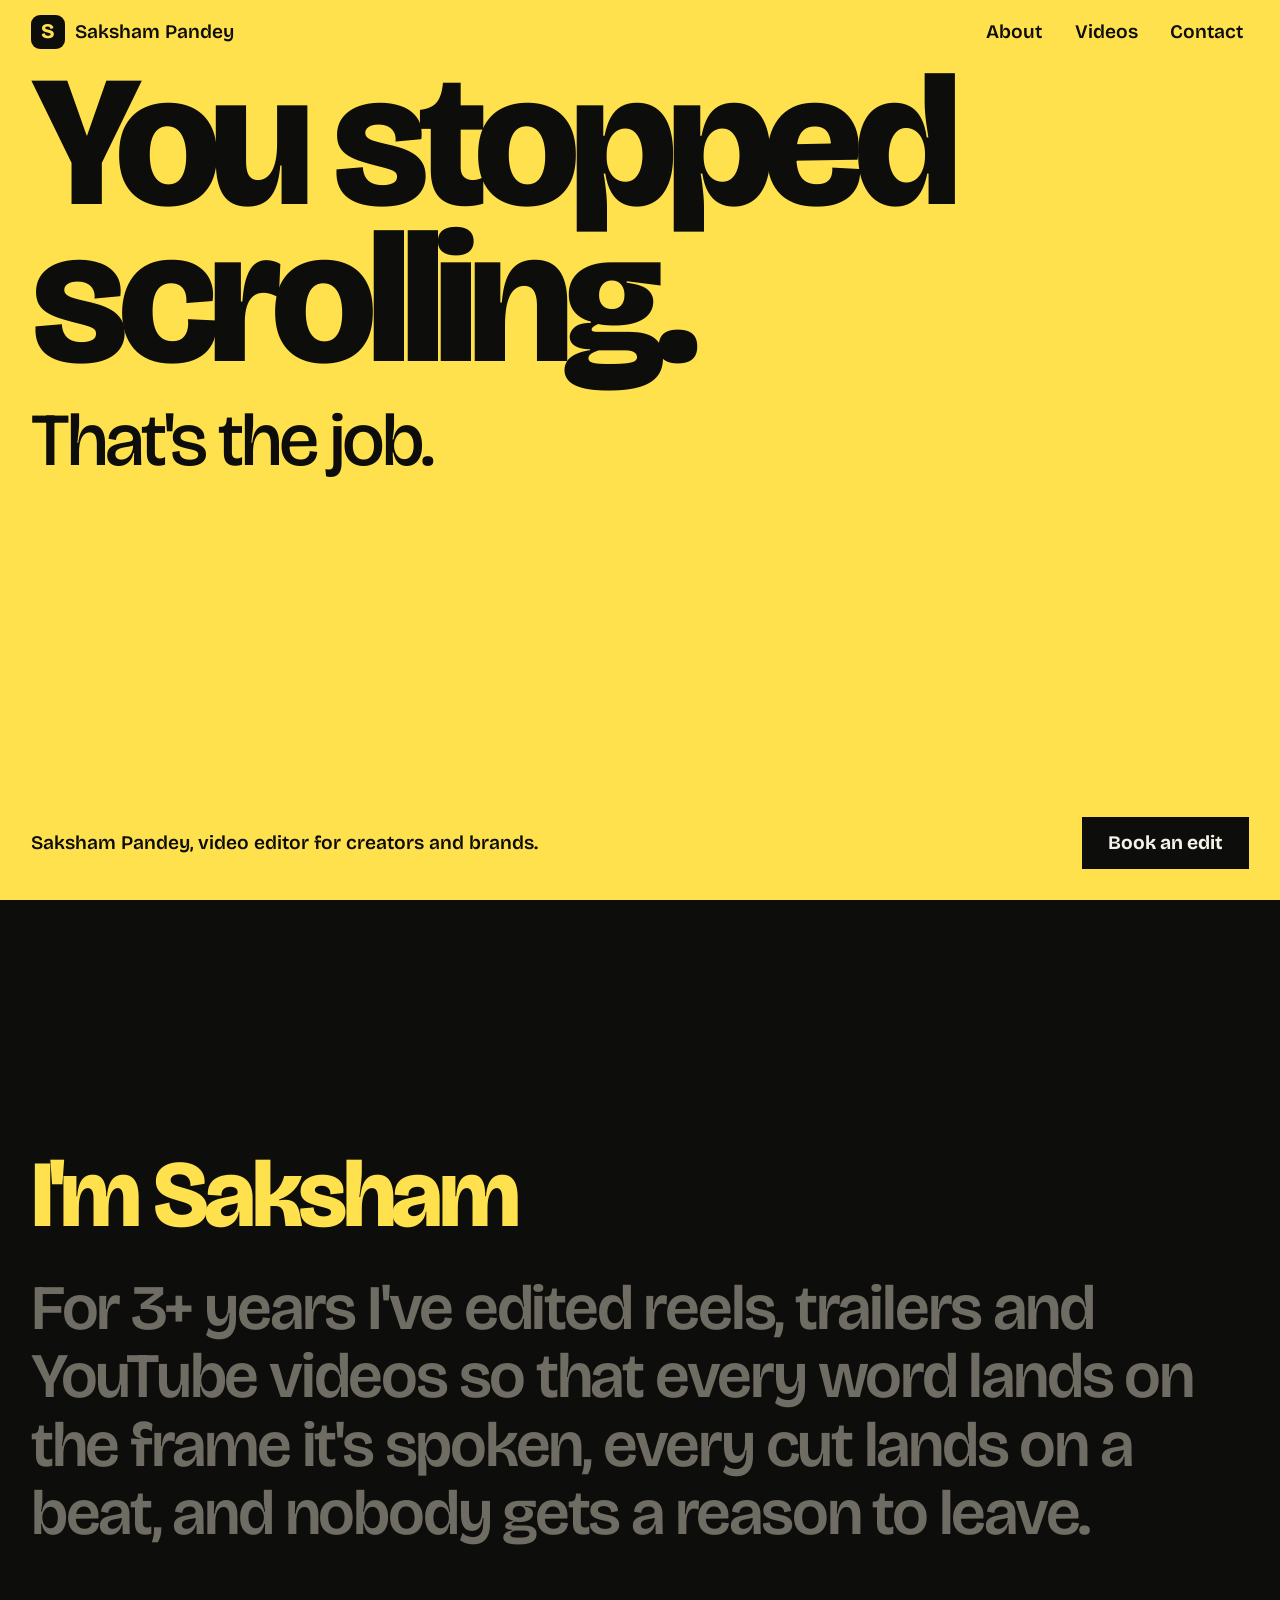
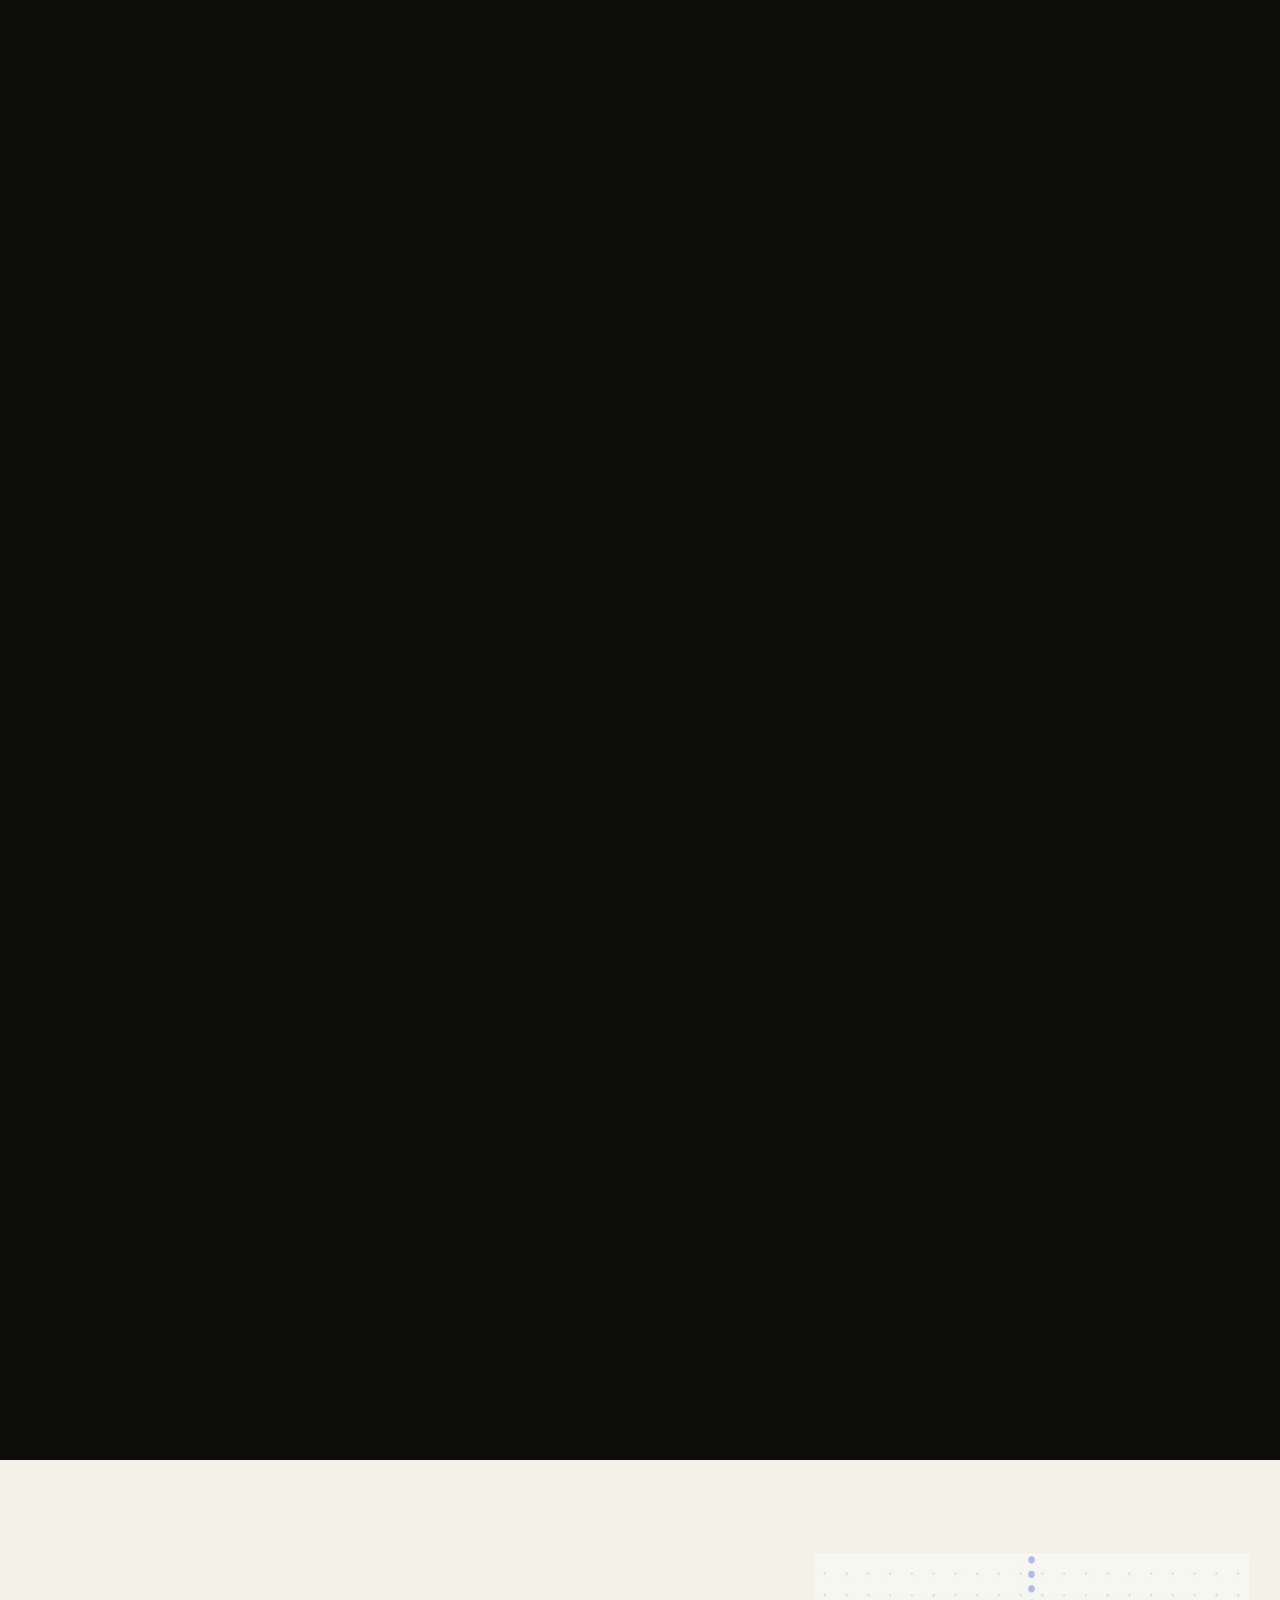
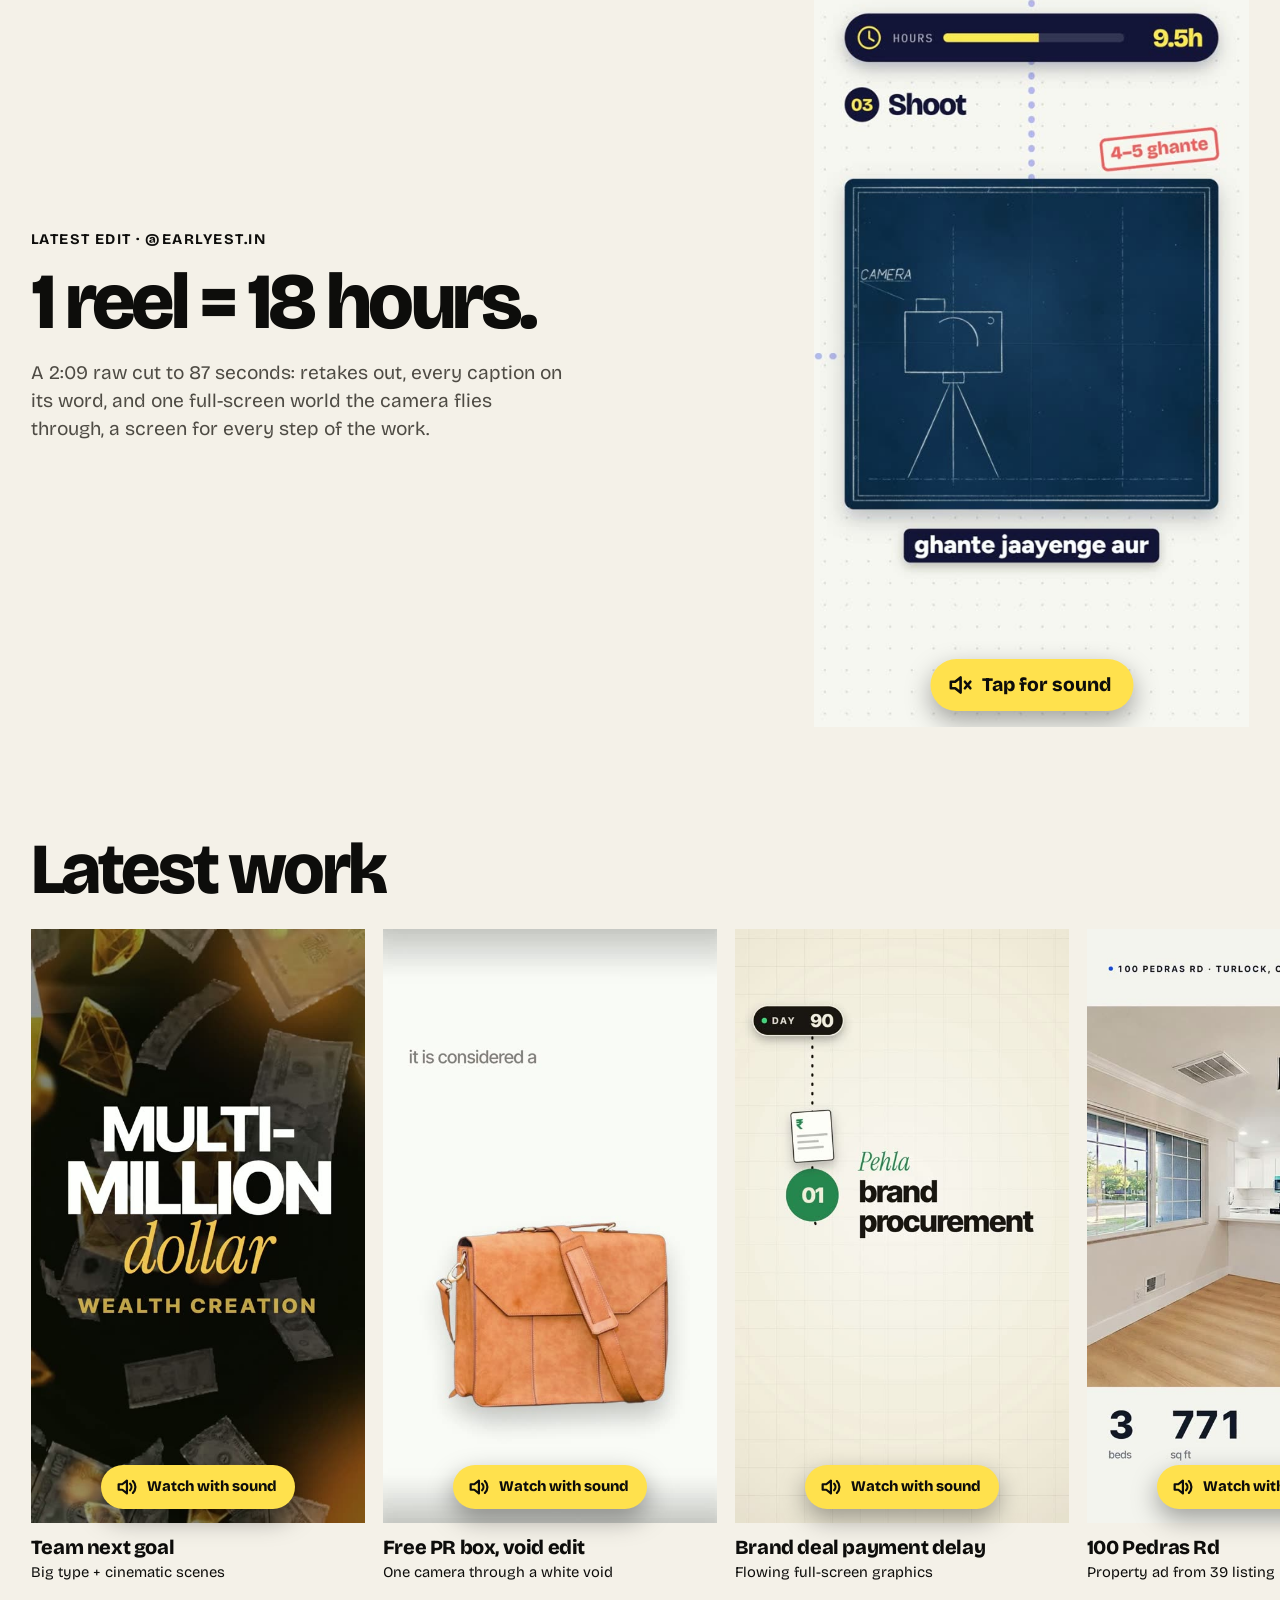
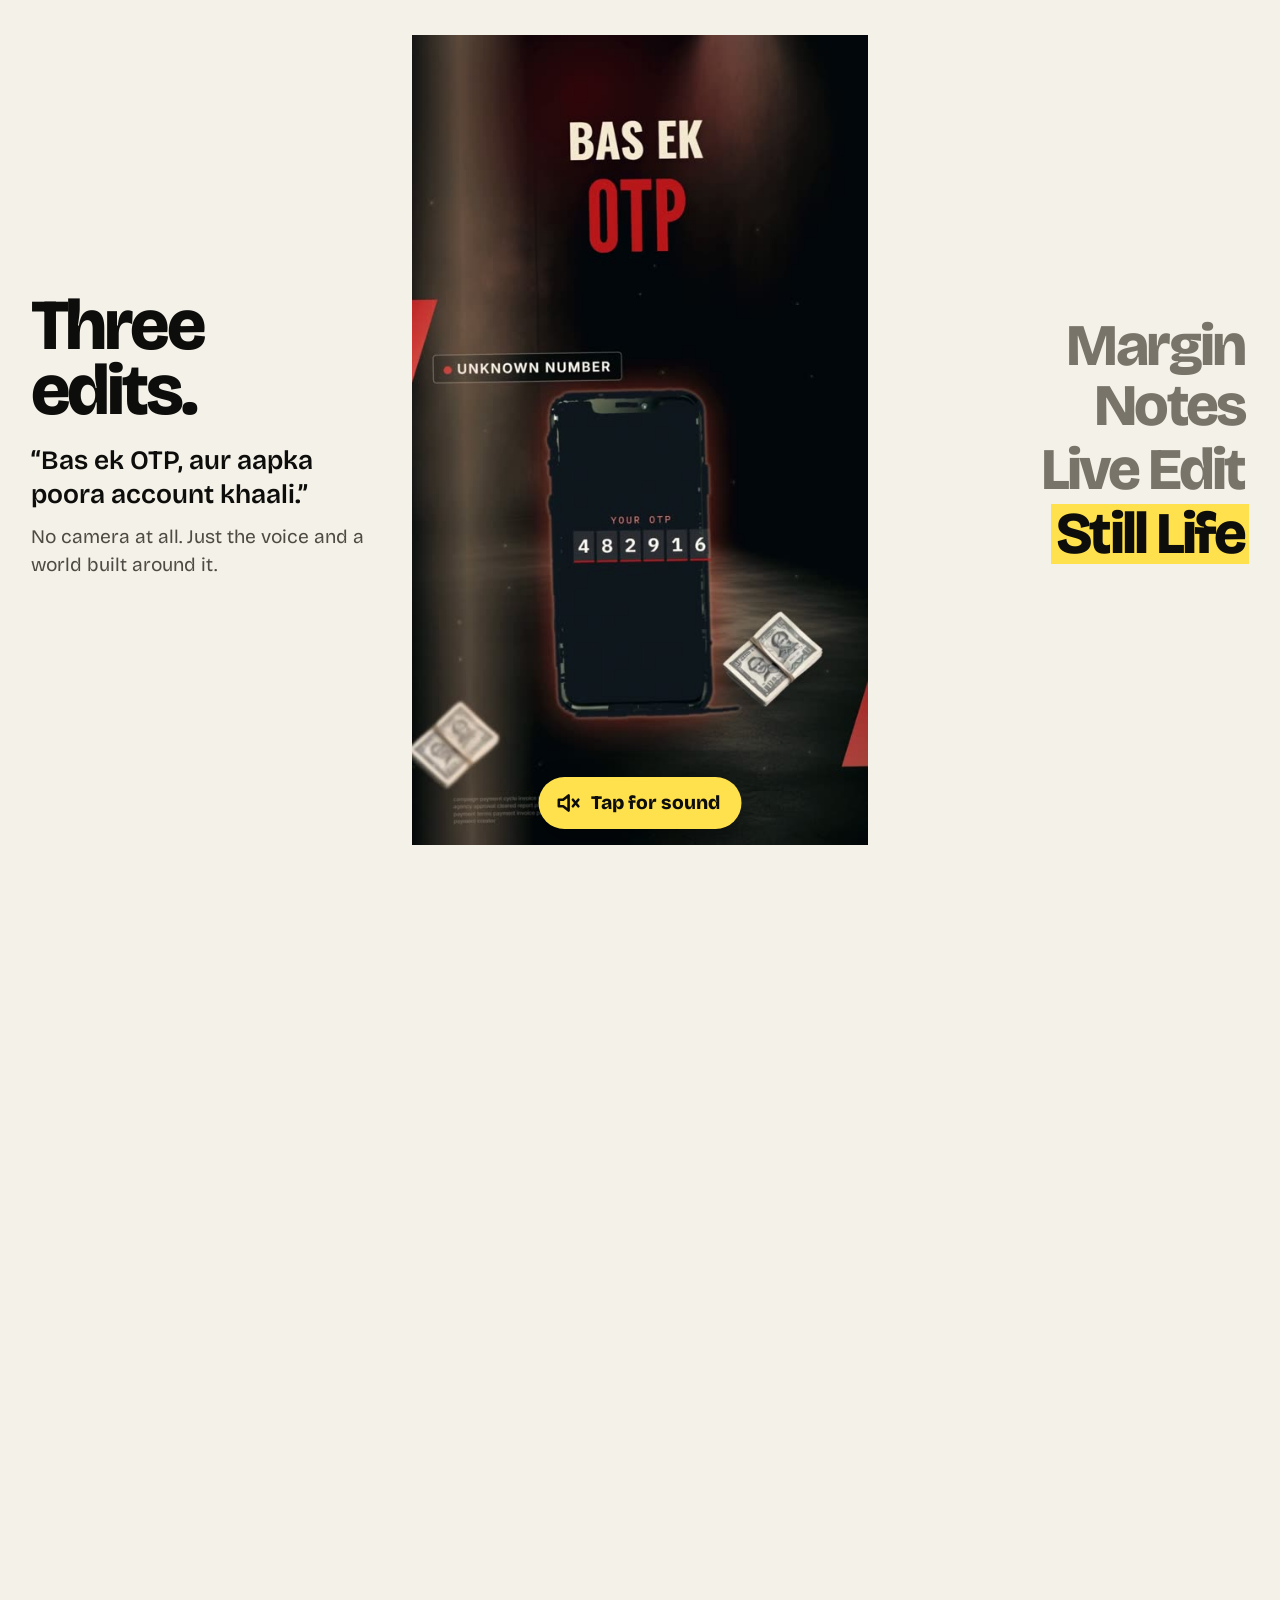
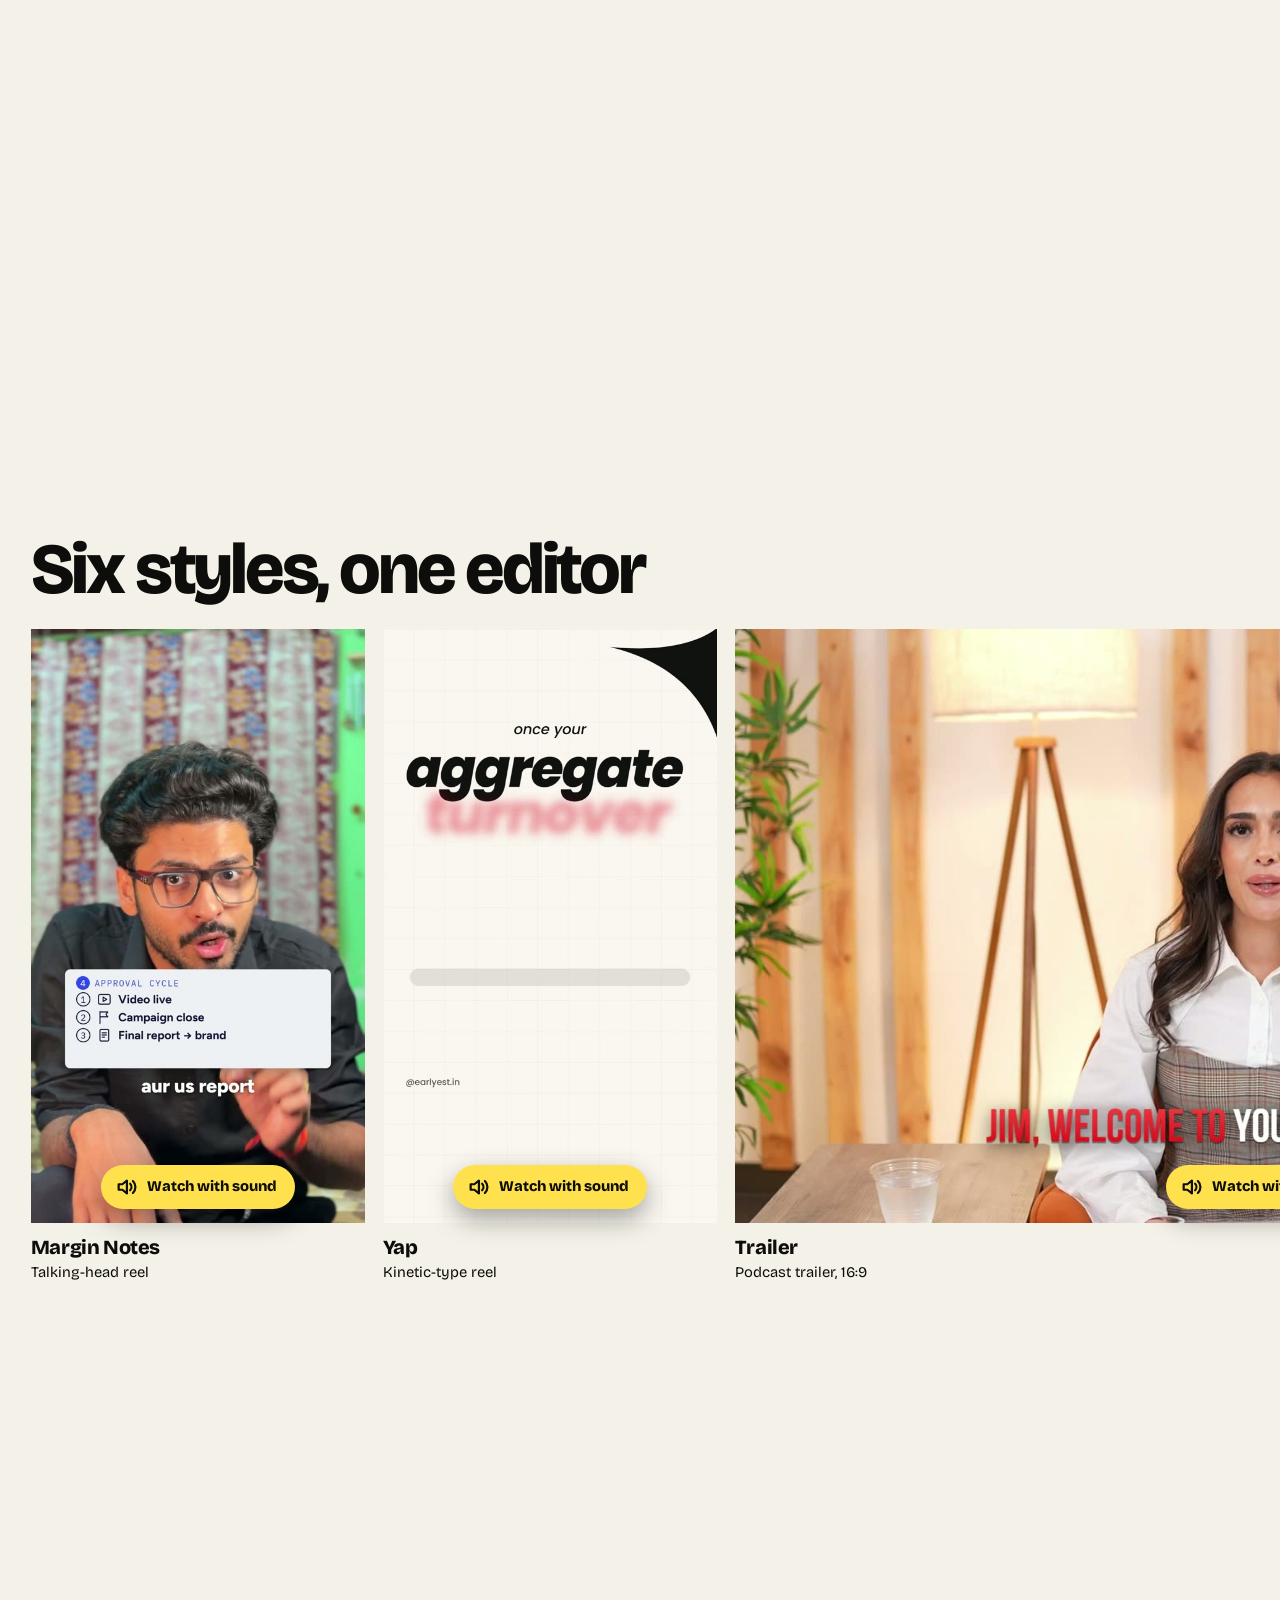
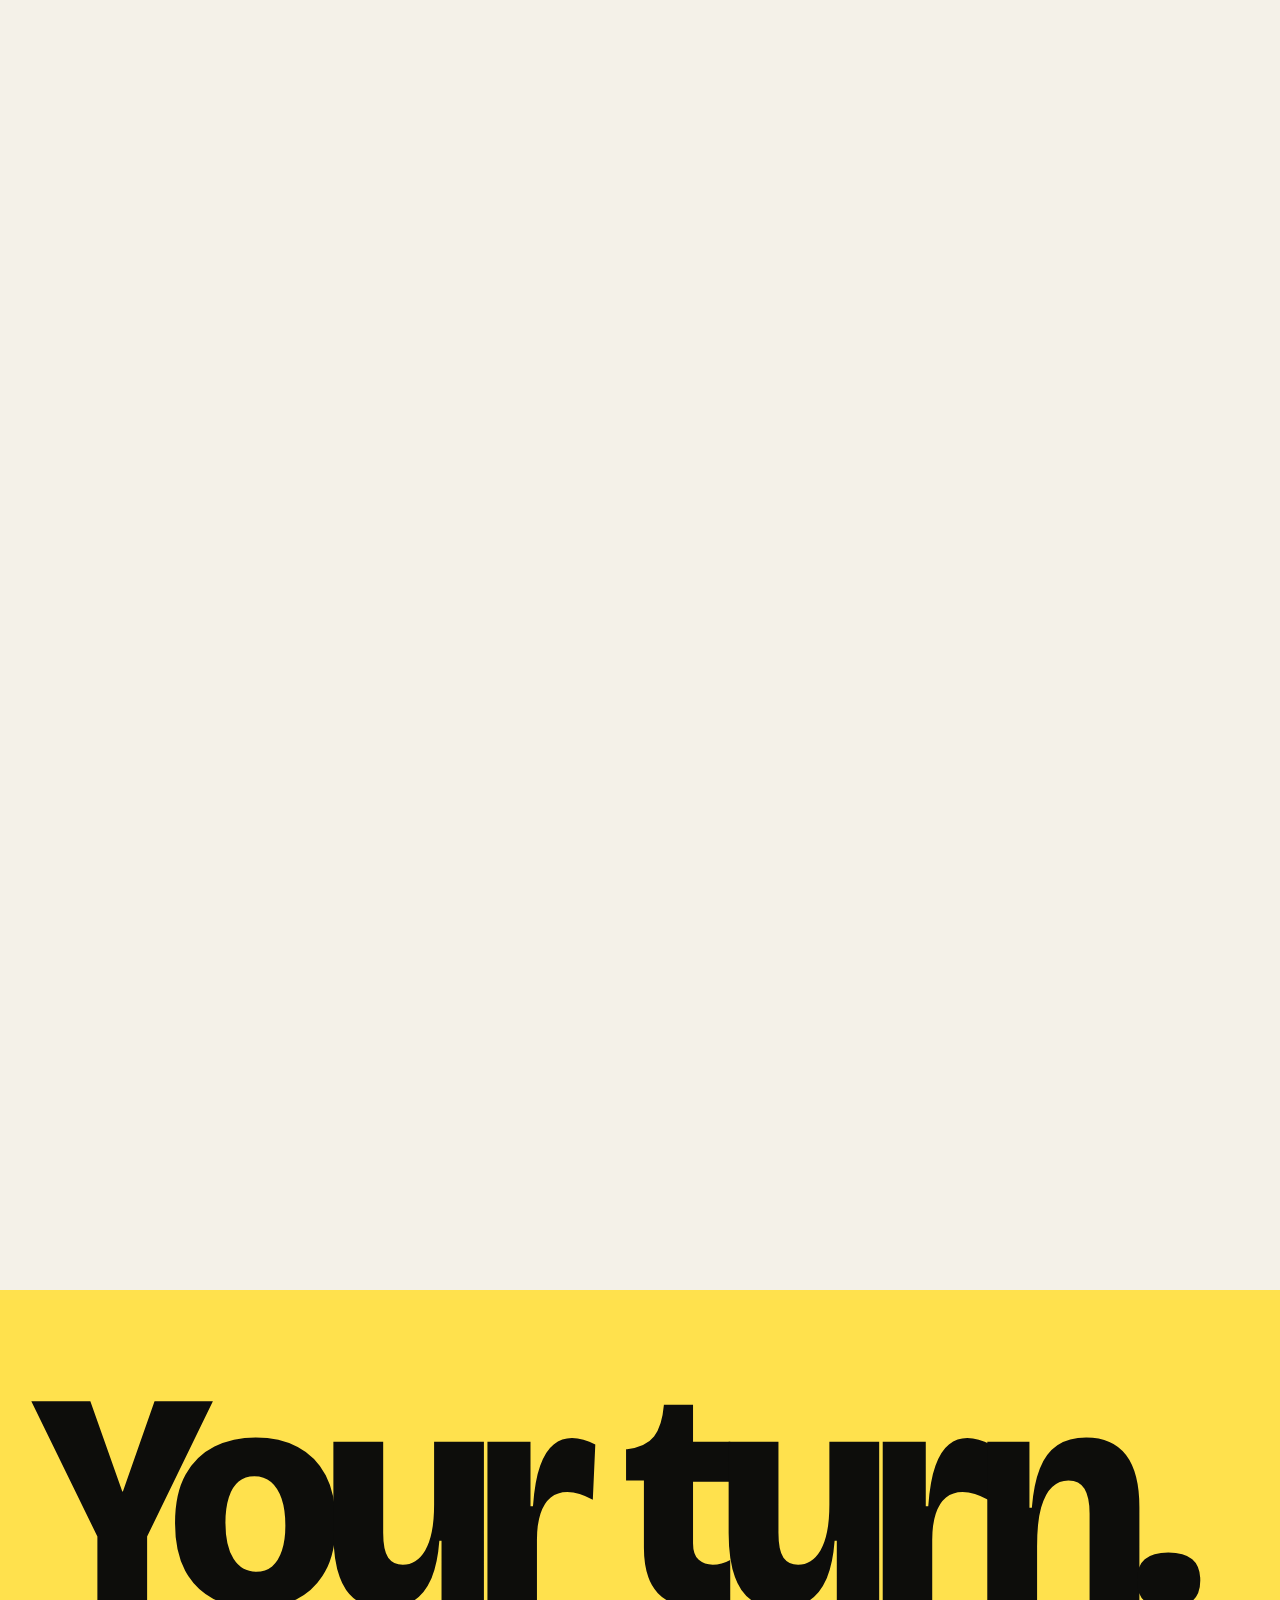
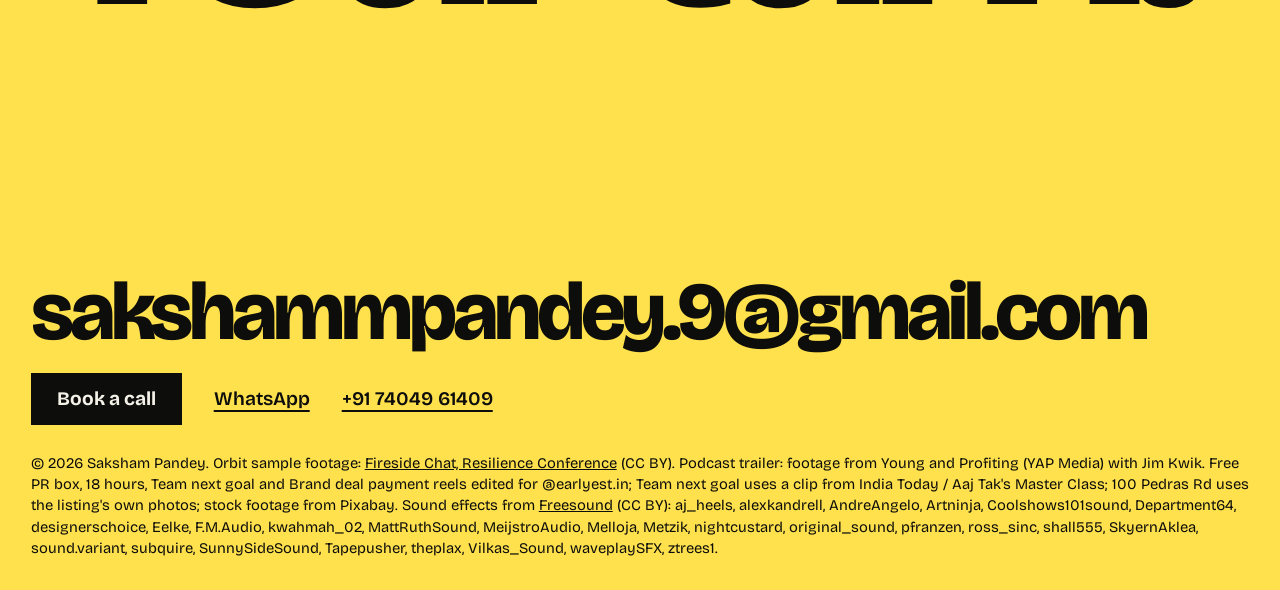
==== commit 1797a806: "Add the latest edits: 18 hours reel on top, new Latest work strip Team next goal, Free PR box void e" ====
--- a/index.html
+++ b/index.html
@@ -5,11 +5,11 @@
 <meta name="viewport" content="width=device-width,initial-scale=1">
 <title>Saksham Pandey, video editor</title>
 <meta name="description" content="Saksham Pandey edits reels, trailers and YouTube videos for creators and brands. 3+ years, six editing styles.">
-<link rel="icon" href="favicon.svg?v=35" type="image/svg+xml">
-<link rel="icon" href="favicon-32.png?v=35" sizes="32x32" type="image/png">
-<link rel="apple-touch-icon" href="apple-touch-icon.png?v=35">
+<link rel="icon" href="favicon.svg?v=36" type="image/svg+xml">
+<link rel="icon" href="favicon-32.png?v=36" sizes="32x32" type="image/png">
+<link rel="apple-touch-icon" href="apple-touch-icon.png?v=36">
 <link rel="preload" href="fonts/BricolageGrotesque.ttf" as="font" type="font/ttf" crossorigin>
-<link rel="stylesheet" href="site.css?v=35">
+<link rel="stylesheet" href="site.css?v=36">
 <script>document.documentElement.classList.add('js')</script>
 </head>
 <body>
@@ -39,13 +39,55 @@
 <section class="work" id="videos">
   <div class="feature" id="latest">
     <div class="feature-text">
-      <p class="eyebrow">Latest edit · Margin Notes</p>
-      <h2>Free PR box? It's income.</h2>
-      <p class="note">A 2:20 raw cut to 69 seconds for @earlyest.in: retakes out, every caption on its word, a graphic on every point and three full-screen scenes.</p>
+      <p class="eyebrow">Latest edit · @earlyest.in</p>
+      <h2>1 reel = 18 hours.</h2>
+      <p class="note">A 2:09 raw cut to 87 seconds: retakes out, every caption on its word, and one full-screen world the camera flies through, a screen for every step of the work.</p>
     </div>
     <div class="feature-frame">
-      <video id="prVideo" src="media/prbox-full.mp4" poster="media/prbox-poster.jpg" muted loop playsinline preload="none" aria-label="The Free PR box reel, edited in Margin Notes"></video>
+      <video id="prVideo" src="media/latest-full.mp4" poster="media/latest-poster.jpg" muted loop playsinline preload="none" aria-label="The 1 reel = 18 hours reel"></video>
       <button type="button" class="sound-btn" id="prSound" aria-pressed="false"><svg class="off" viewBox="0 0 24 24" fill="none" stroke="currentColor" stroke-width="2.4" stroke-linecap="round" stroke-linejoin="round" aria-hidden="true"><path d="M4 9h4l5-4v14l-5-4H4z"/><path d="m17 9 5 6m0-6-5 6"/></svg><svg class="on" viewBox="0 0 24 24" fill="none" stroke="currentColor" stroke-width="2.4" stroke-linecap="round" stroke-linejoin="round" aria-hidden="true"><path d="M4 9h4l5-4v14l-5-4H4z"/><path d="M16.5 8.5a5 5 0 0 1 0 7M19.5 5.5a9 9 0 0 1 0 13"/></svg><span>Tap for sound</span></button>
+    </div>
+  </div>
+  <div class="strip" id="fresh">
+    <div class="strip-stage">
+      <h2>Latest work</h2>
+      <div class="track">
+      <button type="button" class="reel" data-play="l1" data-title="Team next goal" aria-label="Watch Team next goal with sound">
+        <span class="reel-media">
+          <video src="media/l1-loop.mp4" poster="media/l1-poster.jpg" muted loop playsinline preload="none"></video>
+          <span class="sound-pill" aria-hidden="true"><svg viewBox="0 0 24 24" fill="none" stroke="currentColor" stroke-width="2.4" stroke-linecap="round" stroke-linejoin="round" aria-hidden="true"><path d="M4 9h4l5-4v14l-5-4H4z"/><path d="M16.5 8.5a5 5 0 0 1 0 7M19.5 5.5a9 9 0 0 1 0 13"/></svg><span>Watch with sound</span></span>
+        </span>
+        <span class="reel-cap"><strong>Team next goal</strong> Big type + cinematic scenes</span>
+      </button>
+      <button type="button" class="reel" data-play="l2" data-title="Free PR box, void edit" aria-label="Watch Free PR box, void edit with sound">
+        <span class="reel-media">
+          <video src="media/l2-loop.mp4" poster="media/l2-poster.jpg" muted loop playsinline preload="none"></video>
+          <span class="sound-pill" aria-hidden="true"><svg viewBox="0 0 24 24" fill="none" stroke="currentColor" stroke-width="2.4" stroke-linecap="round" stroke-linejoin="round" aria-hidden="true"><path d="M4 9h4l5-4v14l-5-4H4z"/><path d="M16.5 8.5a5 5 0 0 1 0 7M19.5 5.5a9 9 0 0 1 0 13"/></svg><span>Watch with sound</span></span>
+        </span>
+        <span class="reel-cap"><strong>Free PR box, void edit</strong> One camera through a white void</span>
+      </button>
+      <button type="button" class="reel" data-play="l3" data-title="Brand deal payment delay" aria-label="Watch Brand deal payment delay with sound">
+        <span class="reel-media">
+          <video src="media/l3-loop.mp4" poster="media/l3-poster.jpg" muted loop playsinline preload="none"></video>
+          <span class="sound-pill" aria-hidden="true"><svg viewBox="0 0 24 24" fill="none" stroke="currentColor" stroke-width="2.4" stroke-linecap="round" stroke-linejoin="round" aria-hidden="true"><path d="M4 9h4l5-4v14l-5-4H4z"/><path d="M16.5 8.5a5 5 0 0 1 0 7M19.5 5.5a9 9 0 0 1 0 13"/></svg><span>Watch with sound</span></span>
+        </span>
+        <span class="reel-cap"><strong>Brand deal payment delay</strong> Flowing full-screen graphics</span>
+      </button>
+      <button type="button" class="reel" data-play="l4" data-title="100 Pedras Rd" aria-label="Watch 100 Pedras Rd with sound">
+        <span class="reel-media">
+          <video src="media/l4-loop.mp4" poster="media/l4-poster.jpg" muted loop playsinline preload="none"></video>
+          <span class="sound-pill" aria-hidden="true"><svg viewBox="0 0 24 24" fill="none" stroke="currentColor" stroke-width="2.4" stroke-linecap="round" stroke-linejoin="round" aria-hidden="true"><path d="M4 9h4l5-4v14l-5-4H4z"/><path d="M16.5 8.5a5 5 0 0 1 0 7M19.5 5.5a9 9 0 0 1 0 13"/></svg><span>Watch with sound</span></span>
+        </span>
+        <span class="reel-cap"><strong>100 Pedras Rd</strong> Property ad from 39 listing photos</span>
+      </button>
+      <button type="button" class="reel" data-play="l5" data-title="Free PR box" aria-label="Watch Free PR box with sound">
+        <span class="reel-media">
+          <video src="media/l5-loop.mp4" poster="media/l5-poster.jpg" muted loop playsinline preload="none"></video>
+          <span class="sound-pill" aria-hidden="true"><svg viewBox="0 0 24 24" fill="none" stroke="currentColor" stroke-width="2.4" stroke-linecap="round" stroke-linejoin="round" aria-hidden="true"><path d="M4 9h4l5-4v14l-5-4H4z"/><path d="M16.5 8.5a5 5 0 0 1 0 7M19.5 5.5a9 9 0 0 1 0 13"/></svg><span>Watch with sound</span></span>
+        </span>
+        <span class="reel-cap"><strong>Free PR box</strong> Margin Notes, 69 seconds</span>
+      </button>
+      </div>
     </div>
   </div>
   <div class="same" id="same">
@@ -123,7 +165,7 @@
   <h2>Your turn.</h2>
   <a class="mail" href="mailto:sakshammpandey.9@gmail.com?subject=Video%20edit%20enquiry">sakshammpandey.9@gmail.com</a>
   <div class="ways" id="ways"></div>
-  <p class="small">© 2026 Saksham Pandey. Orbit sample footage: <a href="https://www.youtube.com/watch?v=D_UU8Mty6u8" rel="noopener">Fireside Chat, Resilience Conference</a> (CC BY). Podcast trailer: footage from Young and Profiting (YAP Media) with Jim Kwik. Free PR box reel edited for @earlyest.in. Sound effects from <a href="https://freesound.org" rel="noopener">Freesound</a> (CC BY): alexkandrell, AndreAngelo, Artninja, Coolshows101sound, Department64, designerschoice, Eelke, F.M.Audio, kwahmah_02, MeijstroAudio, Melloja, Metzik, original_sound, pfranzen, ross_sinc, shall555, SkyernAklea, sound.variant, subquire, SunnySideSound, Tapepusher, theplax, Vilkas_Sound, waveplaySFX, ztrees1.</p>
+  <p class="small">© 2026 Saksham Pandey. Orbit sample footage: <a href="https://www.youtube.com/watch?v=D_UU8Mty6u8" rel="noopener">Fireside Chat, Resilience Conference</a> (CC BY). Podcast trailer: footage from Young and Profiting (YAP Media) with Jim Kwik. Free PR box, 18 hours, Team next goal and Brand deal payment reels edited for @earlyest.in; Team next goal uses a clip from India Today / Aaj Tak's Master Class; 100 Pedras Rd uses the listing's own photos; stock footage from Pixabay. Sound effects from <a href="https://freesound.org" rel="noopener">Freesound</a> (CC BY): aj_heels, alexkandrell, AndreAngelo, Artninja, Coolshows101sound, Department64, designerschoice, Eelke, F.M.Audio, kwahmah_02, MattRuthSound, MeijstroAudio, Melloja, Metzik, nightcustard, original_sound, pfranzen, ross_sinc, shall555, SkyernAklea, sound.variant, subquire, SunnySideSound, Tapepusher, theplax, Vilkas_Sound, waveplaySFX, ztrees1.</p>
 </section>
 </main>
 <div class="feed" id="feed" aria-hidden="true"></div>
@@ -131,7 +173,7 @@
   <form method="dialog"><button class="btn" value="close">Close</button></form>
   <video controls playsinline></video>
 </dialog>
-<script src="config.js?v=35"></script>
-<script src="site.js?v=35"></script>
+<script src="config.js?v=36"></script>
+<script src="site.js?v=36"></script>
 </body>
 </html>
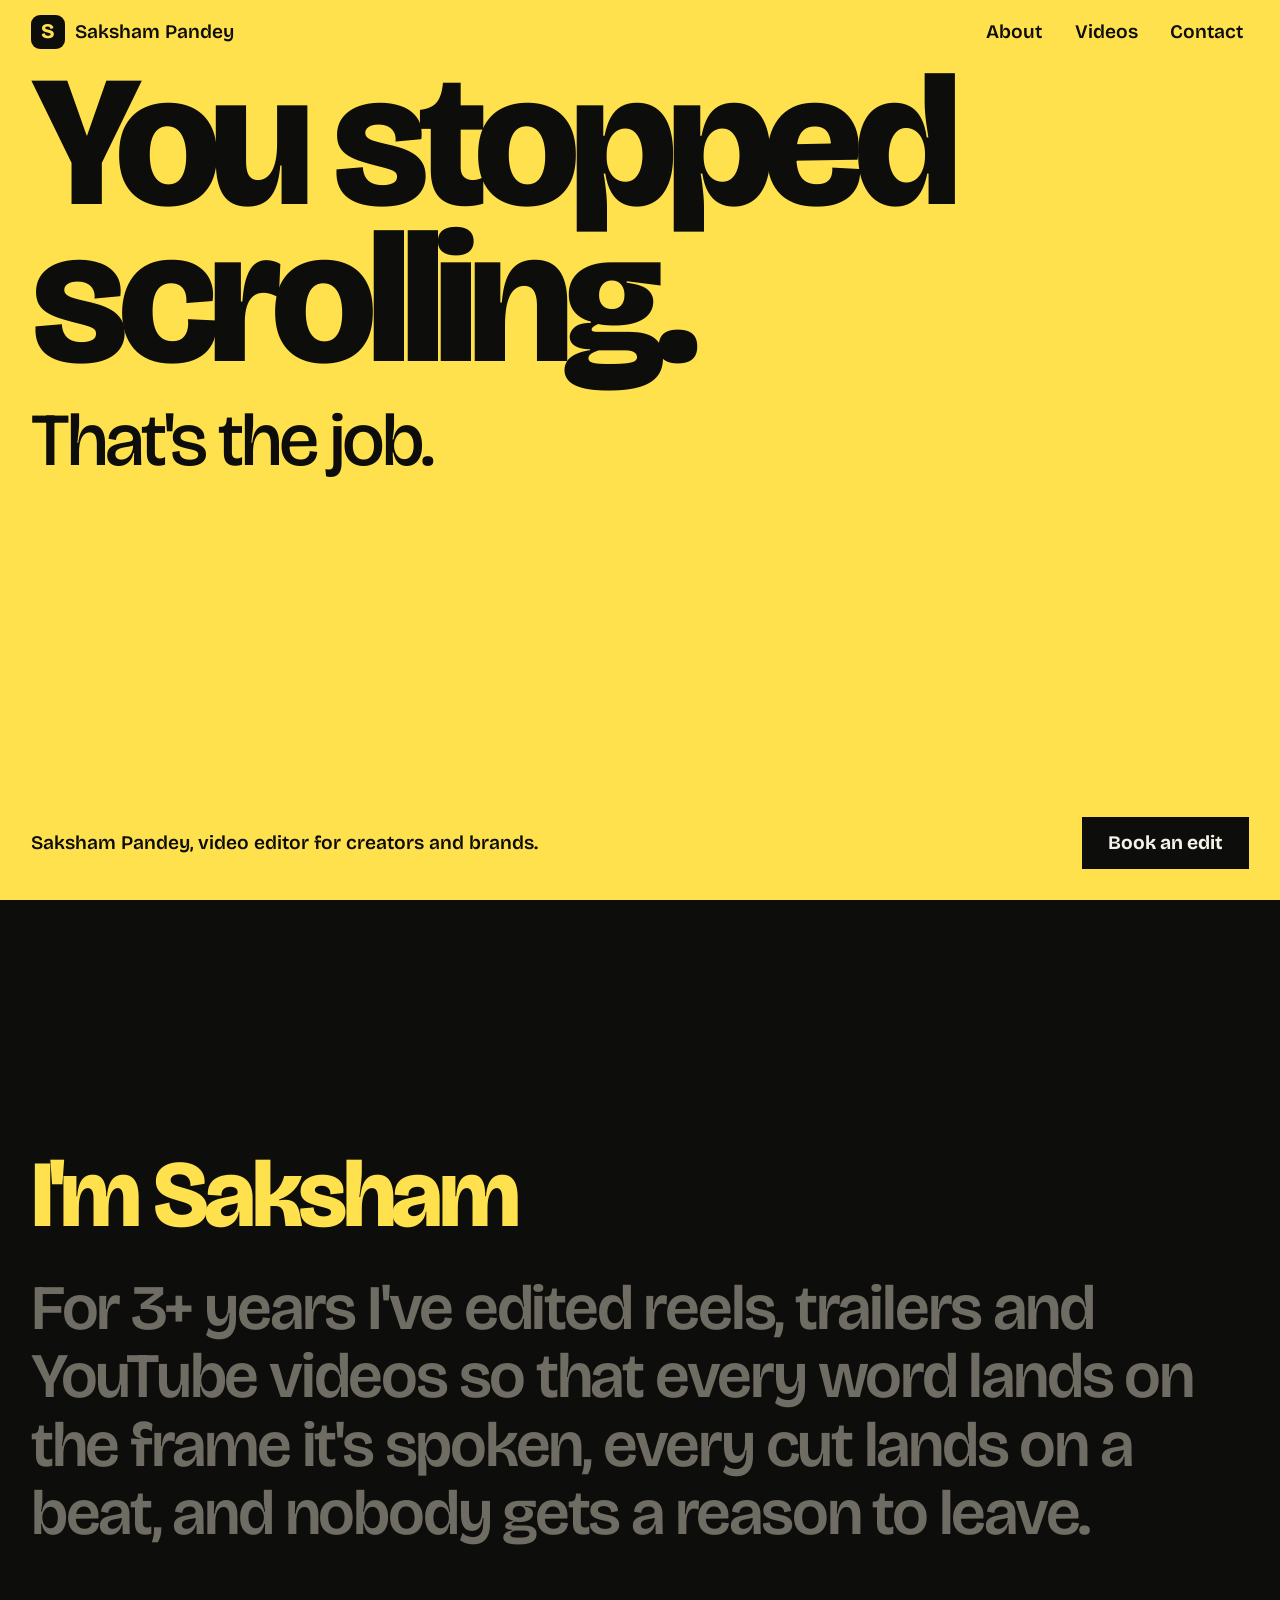
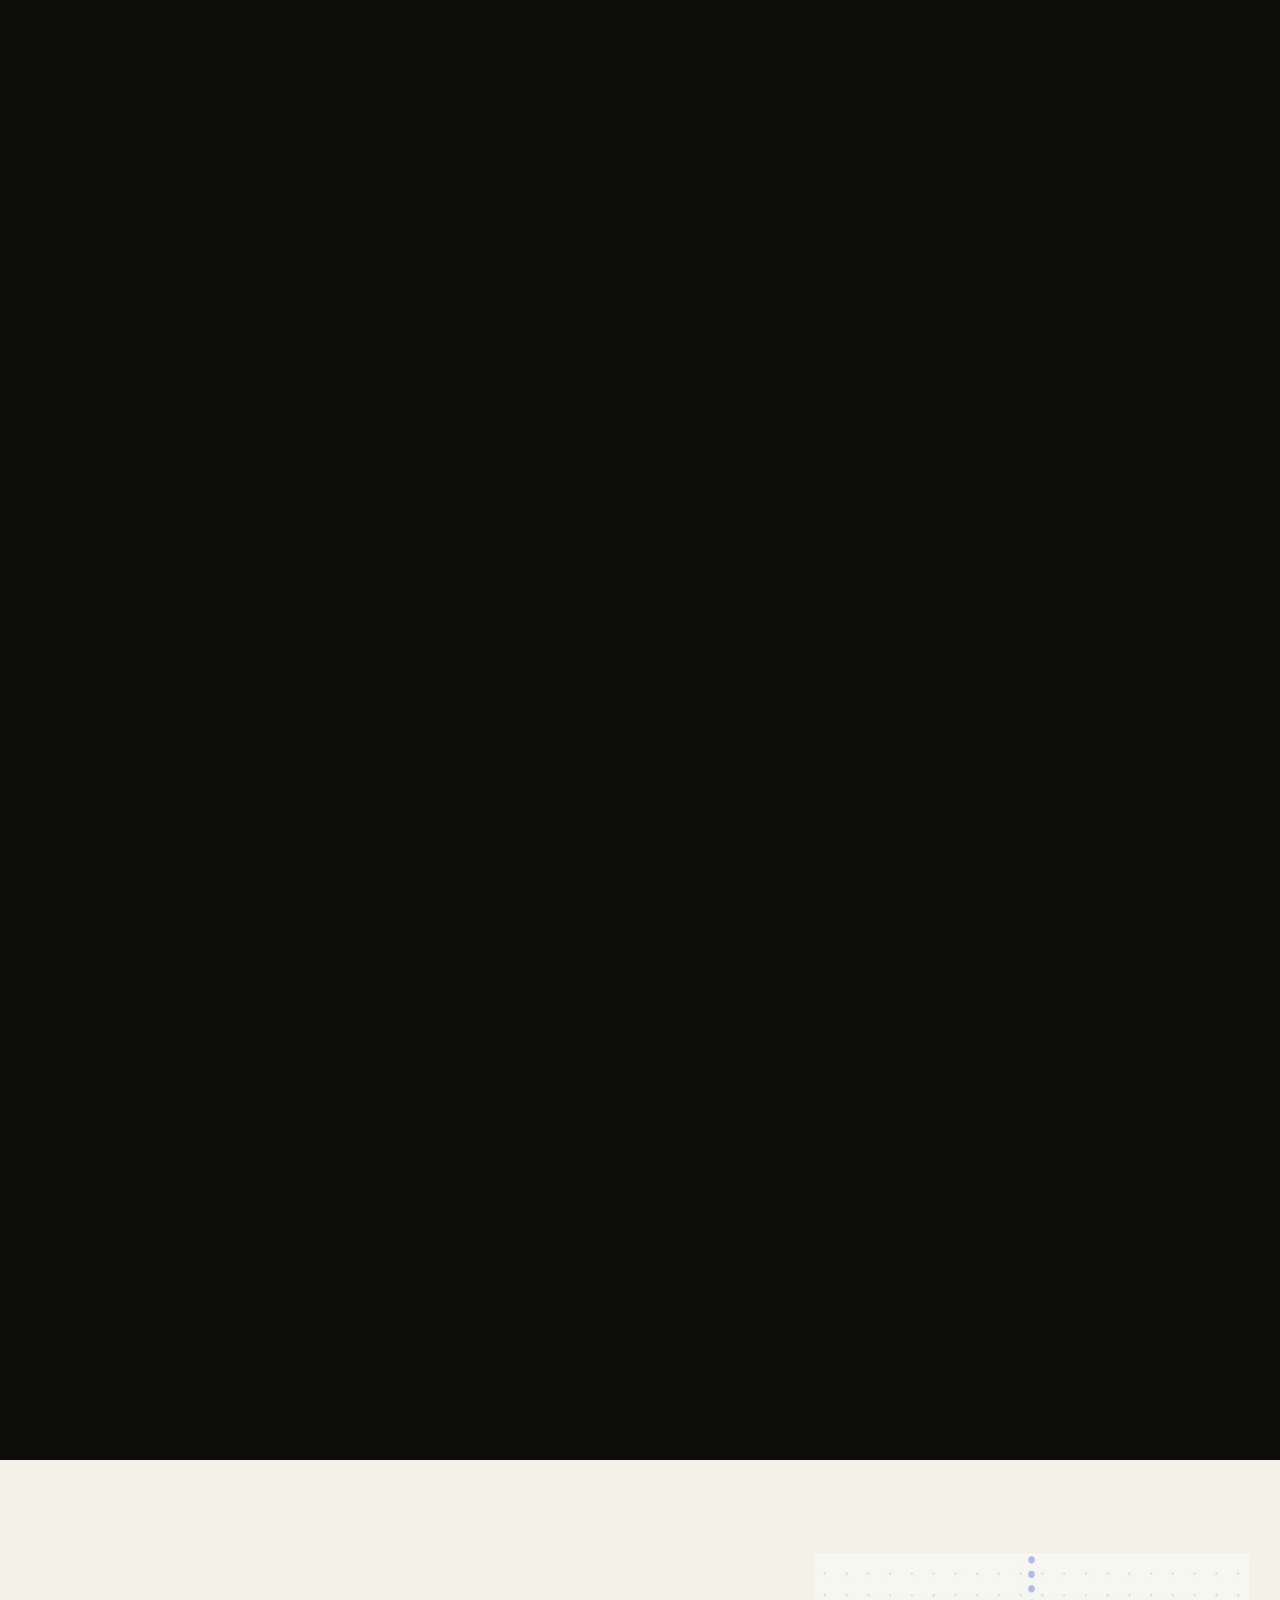
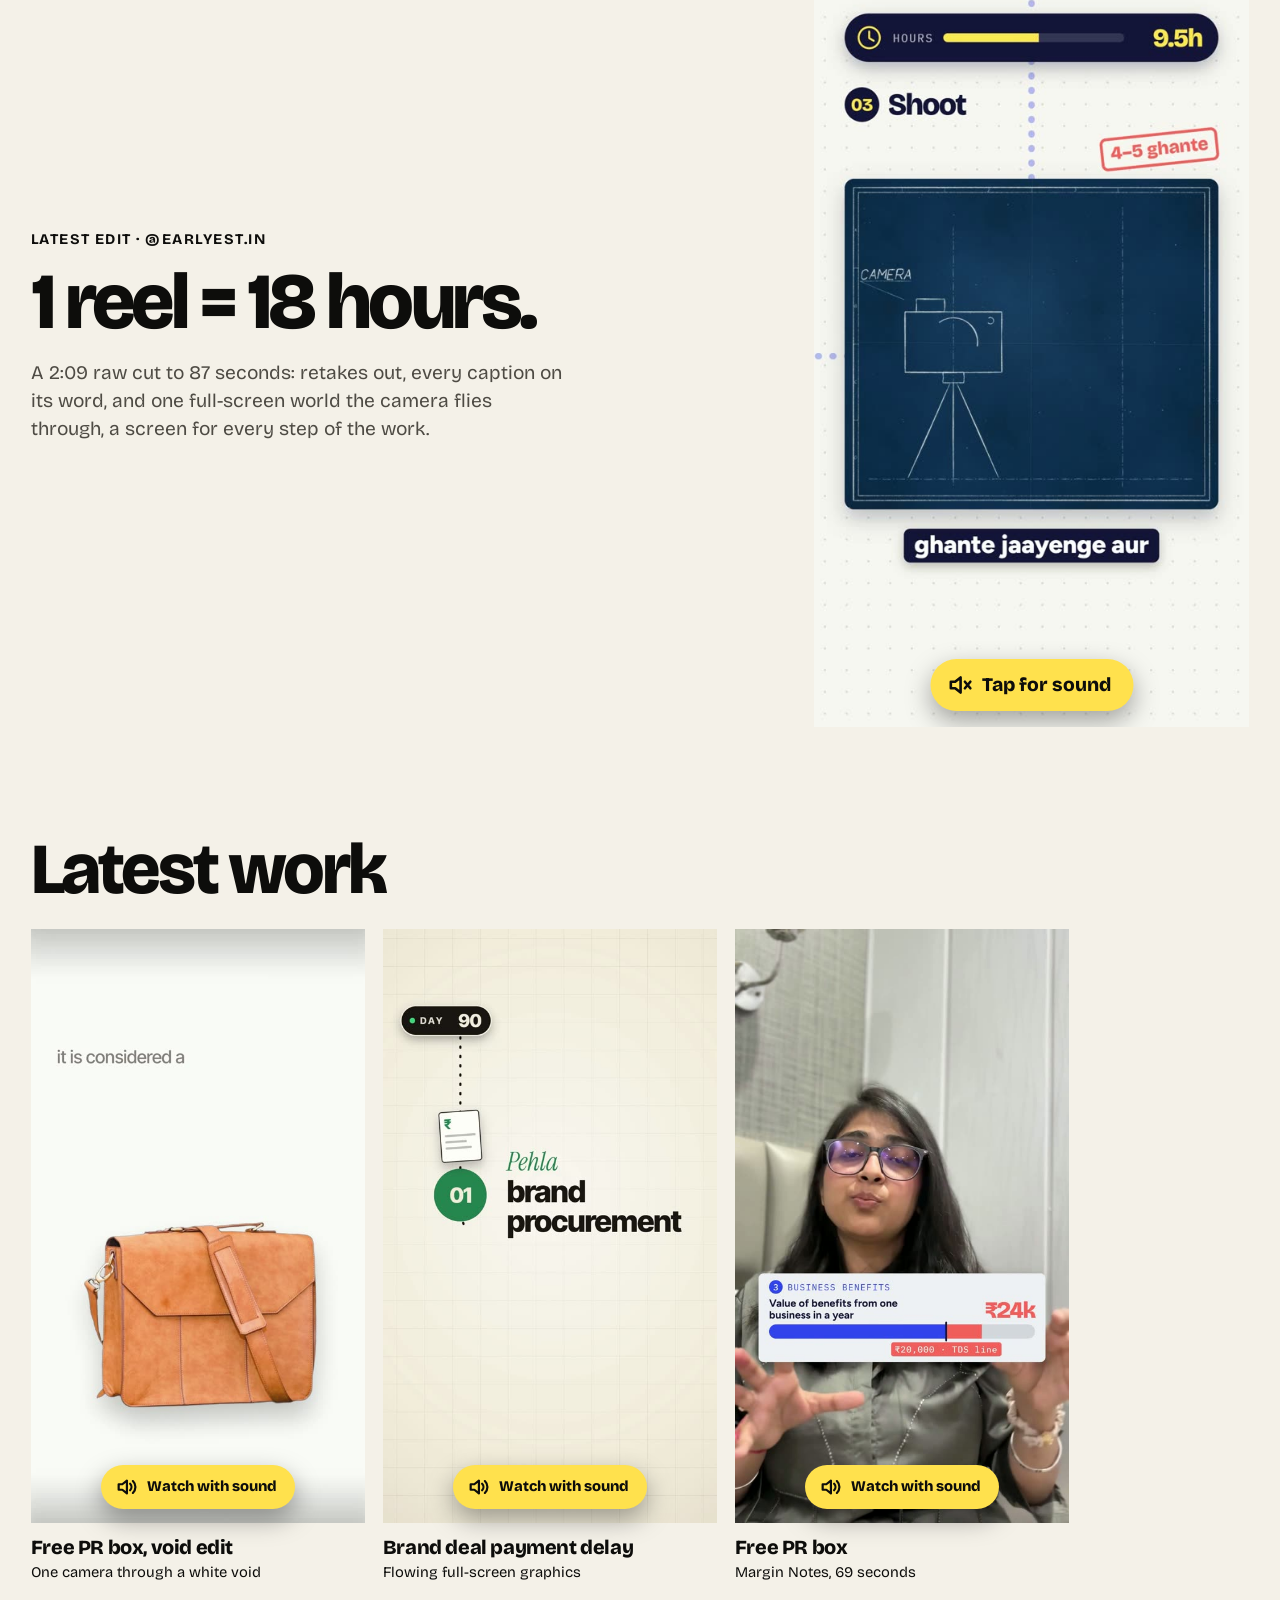
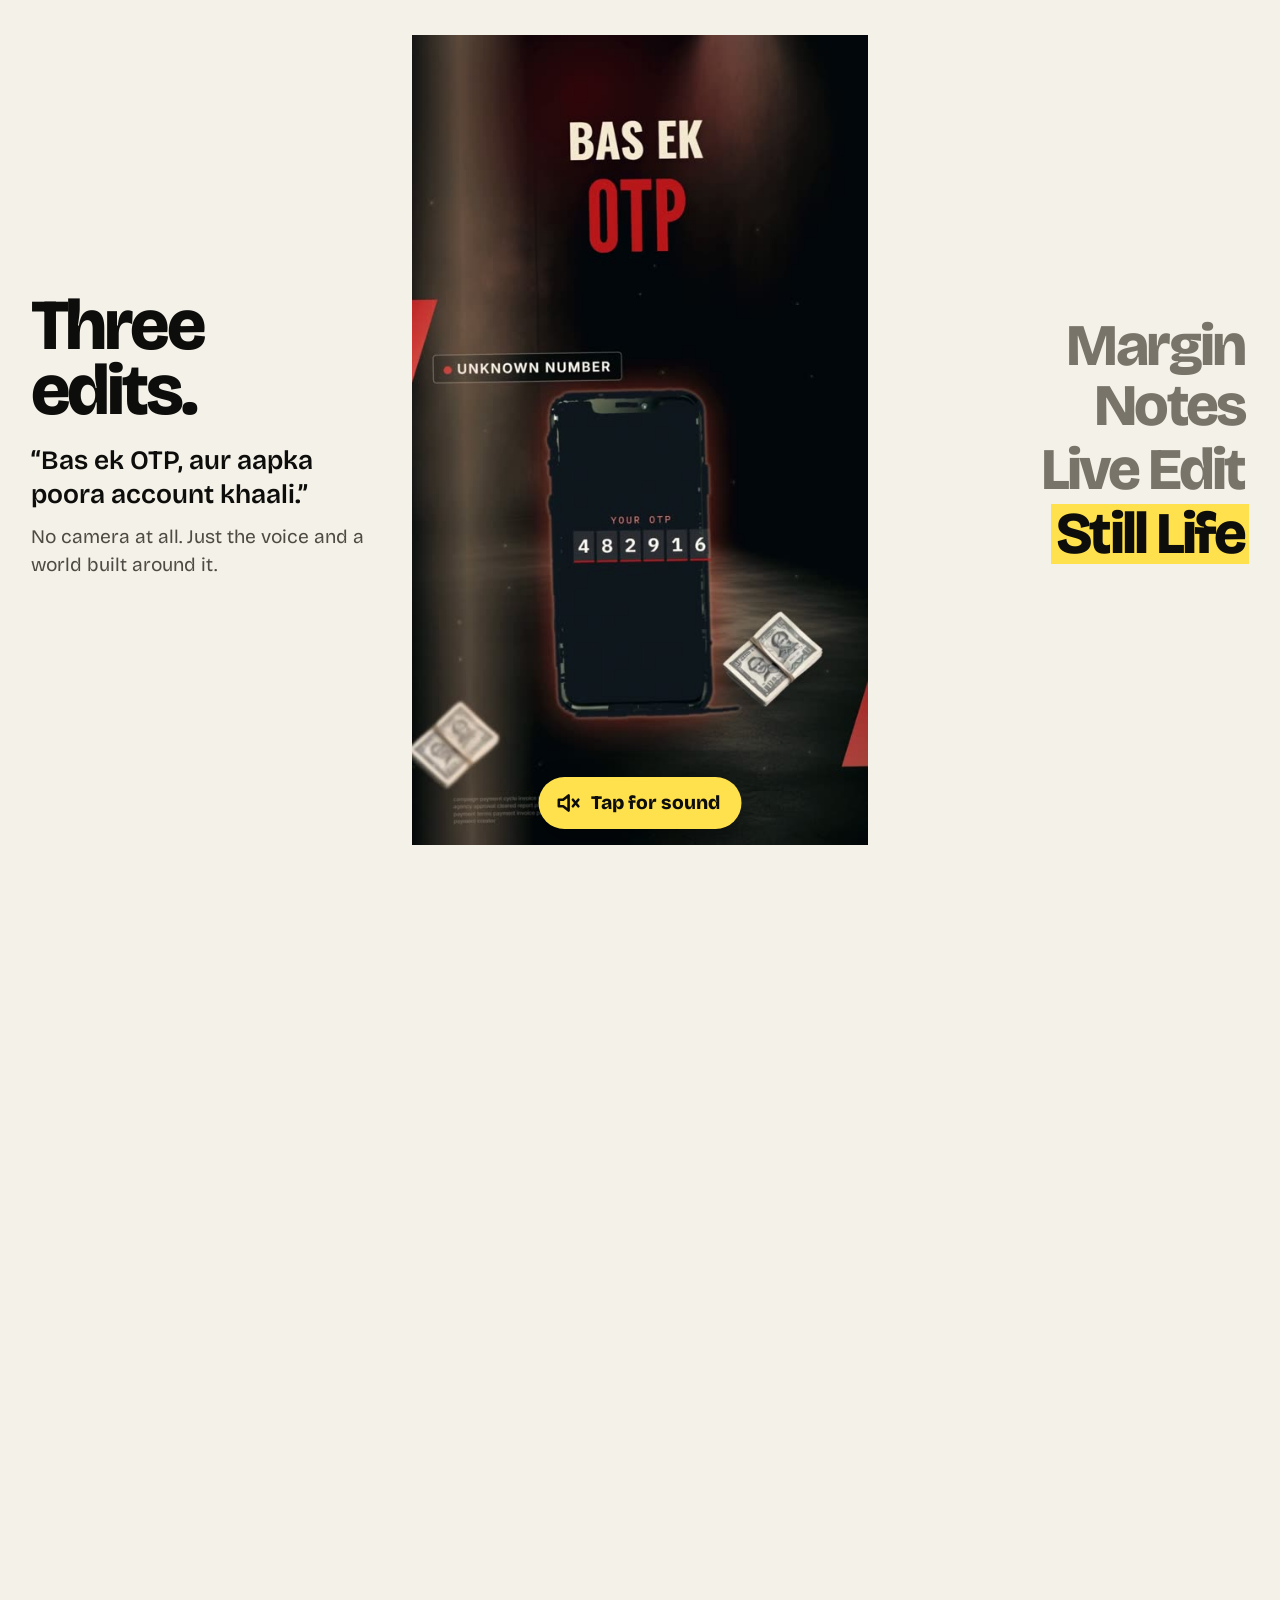
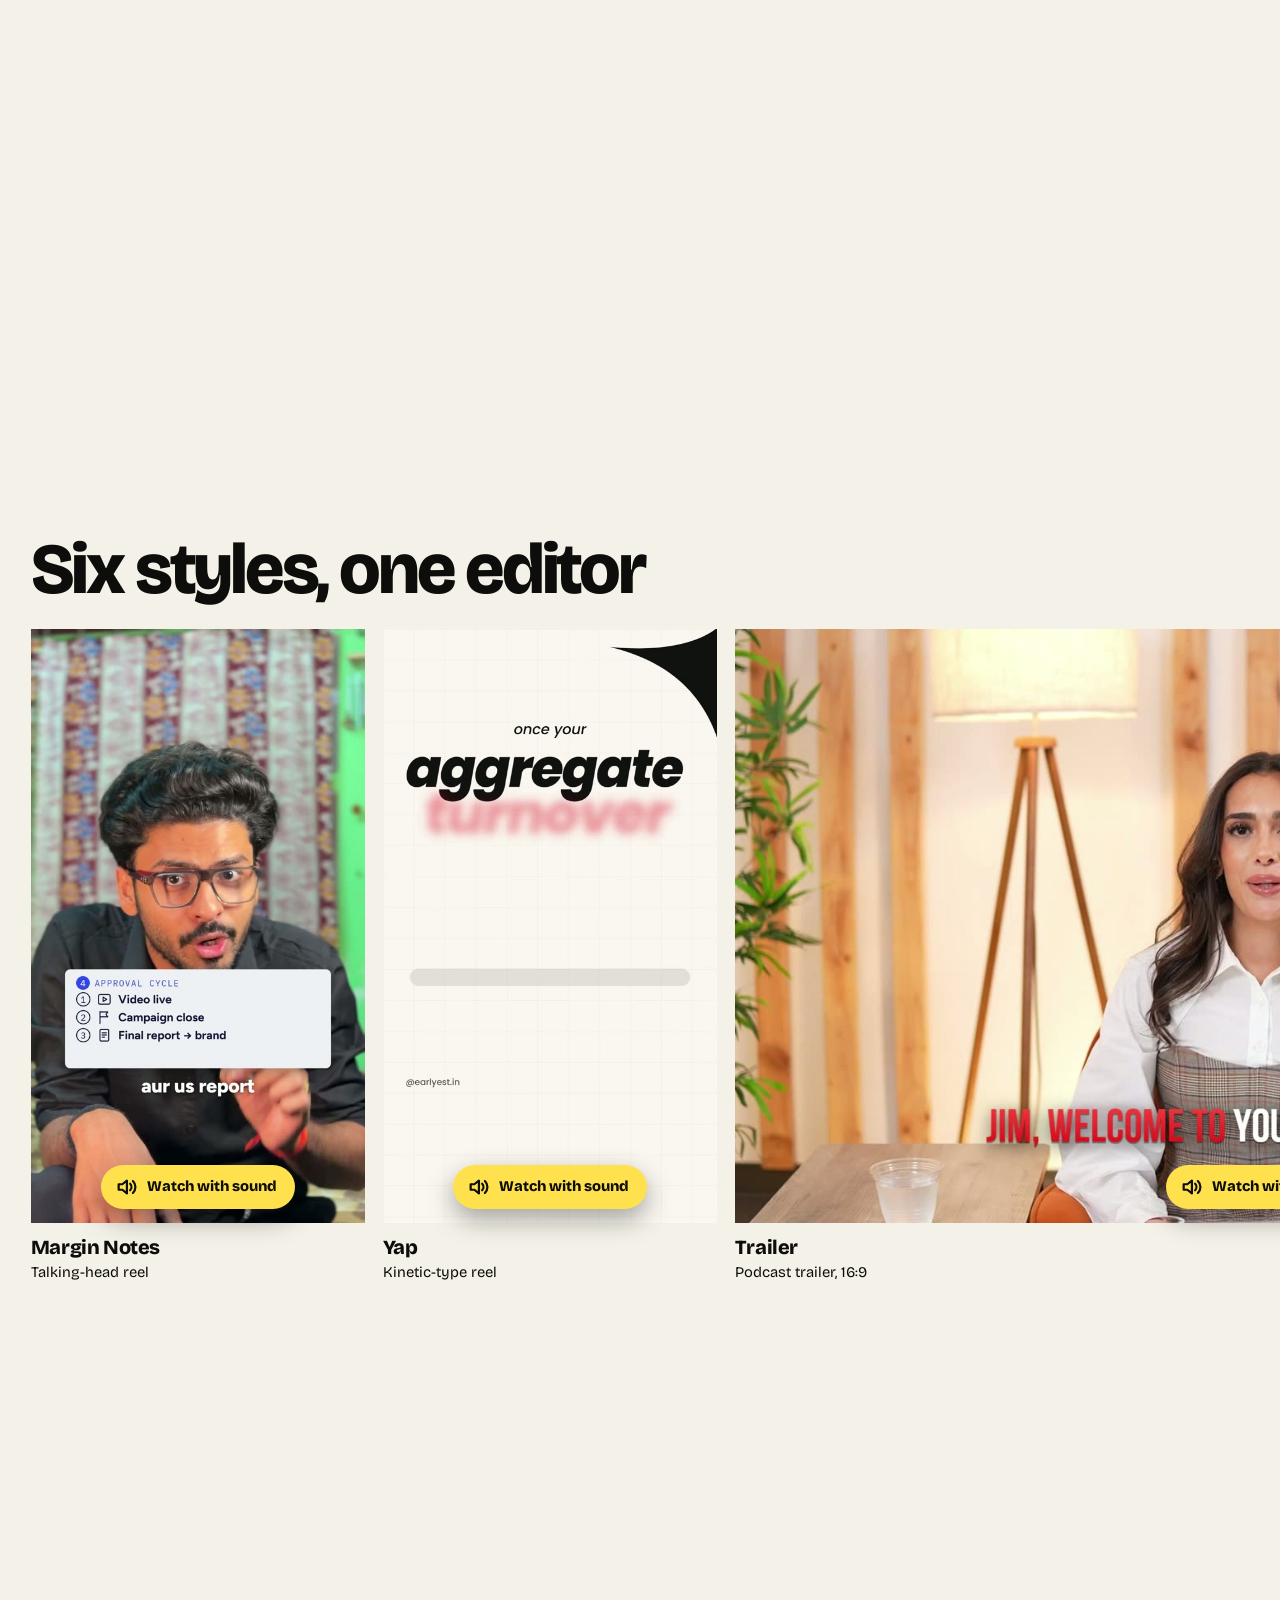
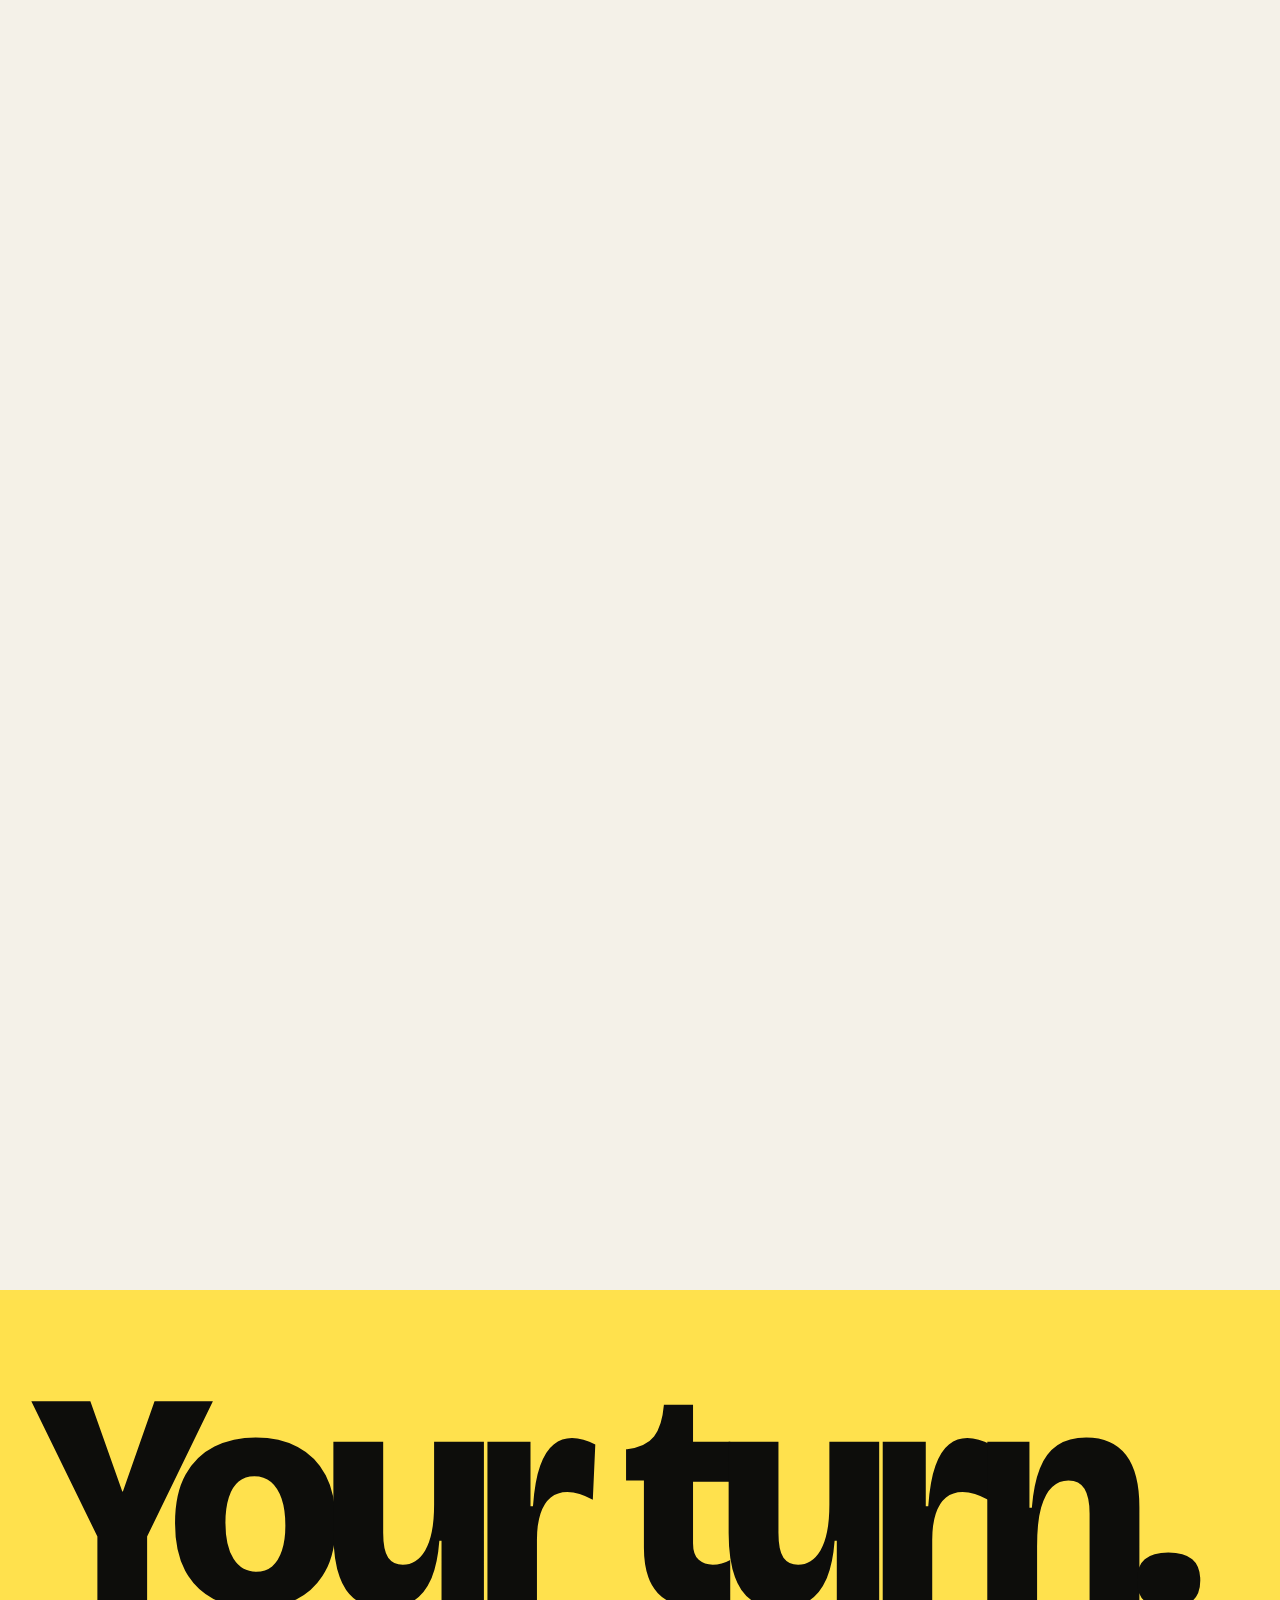
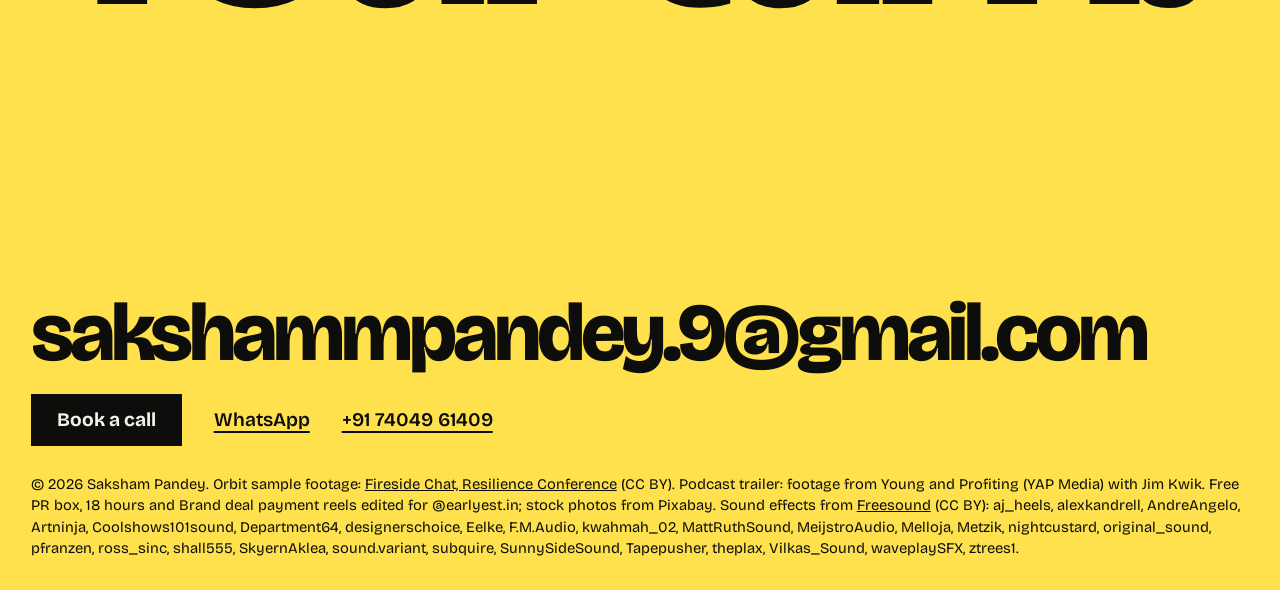
==== commit 09db5601: "Remove the Team next goal and 100 Pedras Rd cards Co-Authored-By: Claude Opus 5.5 <noreply@anthropic" ====
--- a/index.html
+++ b/index.html
@@ -5,11 +5,11 @@
 <meta name="viewport" content="width=device-width,initial-scale=1">
 <title>Saksham Pandey, video editor</title>
 <meta name="description" content="Saksham Pandey edits reels, trailers and YouTube videos for creators and brands. 3+ years, six editing styles.">
-<link rel="icon" href="favicon.svg?v=36" type="image/svg+xml">
-<link rel="icon" href="favicon-32.png?v=36" sizes="32x32" type="image/png">
-<link rel="apple-touch-icon" href="apple-touch-icon.png?v=36">
+<link rel="icon" href="favicon.svg?v=37" type="image/svg+xml">
+<link rel="icon" href="favicon-32.png?v=37" sizes="32x32" type="image/png">
+<link rel="apple-touch-icon" href="apple-touch-icon.png?v=37">
 <link rel="preload" href="fonts/BricolageGrotesque.ttf" as="font" type="font/ttf" crossorigin>
-<link rel="stylesheet" href="site.css?v=36">
+<link rel="stylesheet" href="site.css?v=37">
 <script>document.documentElement.classList.add('js')</script>
 </head>
 <body>
@@ -52,13 +52,6 @@
     <div class="strip-stage">
       <h2>Latest work</h2>
       <div class="track">
-      <button type="button" class="reel" data-play="l1" data-title="Team next goal" aria-label="Watch Team next goal with sound">
-        <span class="reel-media">
-          <video src="media/l1-loop.mp4" poster="media/l1-poster.jpg" muted loop playsinline preload="none"></video>
-          <span class="sound-pill" aria-hidden="true"><svg viewBox="0 0 24 24" fill="none" stroke="currentColor" stroke-width="2.4" stroke-linecap="round" stroke-linejoin="round" aria-hidden="true"><path d="M4 9h4l5-4v14l-5-4H4z"/><path d="M16.5 8.5a5 5 0 0 1 0 7M19.5 5.5a9 9 0 0 1 0 13"/></svg><span>Watch with sound</span></span>
-        </span>
-        <span class="reel-cap"><strong>Team next goal</strong> Big type + cinematic scenes</span>
-      </button>
       <button type="button" class="reel" data-play="l2" data-title="Free PR box, void edit" aria-label="Watch Free PR box, void edit with sound">
         <span class="reel-media">
           <video src="media/l2-loop.mp4" poster="media/l2-poster.jpg" muted loop playsinline preload="none"></video>
@@ -72,13 +65,6 @@
           <span class="sound-pill" aria-hidden="true"><svg viewBox="0 0 24 24" fill="none" stroke="currentColor" stroke-width="2.4" stroke-linecap="round" stroke-linejoin="round" aria-hidden="true"><path d="M4 9h4l5-4v14l-5-4H4z"/><path d="M16.5 8.5a5 5 0 0 1 0 7M19.5 5.5a9 9 0 0 1 0 13"/></svg><span>Watch with sound</span></span>
         </span>
         <span class="reel-cap"><strong>Brand deal payment delay</strong> Flowing full-screen graphics</span>
-      </button>
-      <button type="button" class="reel" data-play="l4" data-title="100 Pedras Rd" aria-label="Watch 100 Pedras Rd with sound">
-        <span class="reel-media">
-          <video src="media/l4-loop.mp4" poster="media/l4-poster.jpg" muted loop playsinline preload="none"></video>
-          <span class="sound-pill" aria-hidden="true"><svg viewBox="0 0 24 24" fill="none" stroke="currentColor" stroke-width="2.4" stroke-linecap="round" stroke-linejoin="round" aria-hidden="true"><path d="M4 9h4l5-4v14l-5-4H4z"/><path d="M16.5 8.5a5 5 0 0 1 0 7M19.5 5.5a9 9 0 0 1 0 13"/></svg><span>Watch with sound</span></span>
-        </span>
-        <span class="reel-cap"><strong>100 Pedras Rd</strong> Property ad from 39 listing photos</span>
       </button>
       <button type="button" class="reel" data-play="l5" data-title="Free PR box" aria-label="Watch Free PR box with sound">
         <span class="reel-media">
@@ -165,7 +151,7 @@
   <h2>Your turn.</h2>
   <a class="mail" href="mailto:sakshammpandey.9@gmail.com?subject=Video%20edit%20enquiry">sakshammpandey.9@gmail.com</a>
   <div class="ways" id="ways"></div>
-  <p class="small">© 2026 Saksham Pandey. Orbit sample footage: <a href="https://www.youtube.com/watch?v=D_UU8Mty6u8" rel="noopener">Fireside Chat, Resilience Conference</a> (CC BY). Podcast trailer: footage from Young and Profiting (YAP Media) with Jim Kwik. Free PR box, 18 hours, Team next goal and Brand deal payment reels edited for @earlyest.in; Team next goal uses a clip from India Today / Aaj Tak's Master Class; 100 Pedras Rd uses the listing's own photos; stock footage from Pixabay. Sound effects from <a href="https://freesound.org" rel="noopener">Freesound</a> (CC BY): aj_heels, alexkandrell, AndreAngelo, Artninja, Coolshows101sound, Department64, designerschoice, Eelke, F.M.Audio, kwahmah_02, MattRuthSound, MeijstroAudio, Melloja, Metzik, nightcustard, original_sound, pfranzen, ross_sinc, shall555, SkyernAklea, sound.variant, subquire, SunnySideSound, Tapepusher, theplax, Vilkas_Sound, waveplaySFX, ztrees1.</p>
+  <p class="small">© 2026 Saksham Pandey. Orbit sample footage: <a href="https://www.youtube.com/watch?v=D_UU8Mty6u8" rel="noopener">Fireside Chat, Resilience Conference</a> (CC BY). Podcast trailer: footage from Young and Profiting (YAP Media) with Jim Kwik. Free PR box, 18 hours and Brand deal payment reels edited for @earlyest.in; stock photos from Pixabay. Sound effects from <a href="https://freesound.org" rel="noopener">Freesound</a> (CC BY): aj_heels, alexkandrell, AndreAngelo, Artninja, Coolshows101sound, Department64, designerschoice, Eelke, F.M.Audio, kwahmah_02, MattRuthSound, MeijstroAudio, Melloja, Metzik, nightcustard, original_sound, pfranzen, ross_sinc, shall555, SkyernAklea, sound.variant, subquire, SunnySideSound, Tapepusher, theplax, Vilkas_Sound, waveplaySFX, ztrees1.</p>
 </section>
 </main>
 <div class="feed" id="feed" aria-hidden="true"></div>
@@ -173,7 +159,7 @@
   <form method="dialog"><button class="btn" value="close">Close</button></form>
   <video controls playsinline></video>
 </dialog>
-<script src="config.js?v=36"></script>
-<script src="site.js?v=36"></script>
+<script src="config.js?v=37"></script>
+<script src="site.js?v=37"></script>
 </body>
 </html>
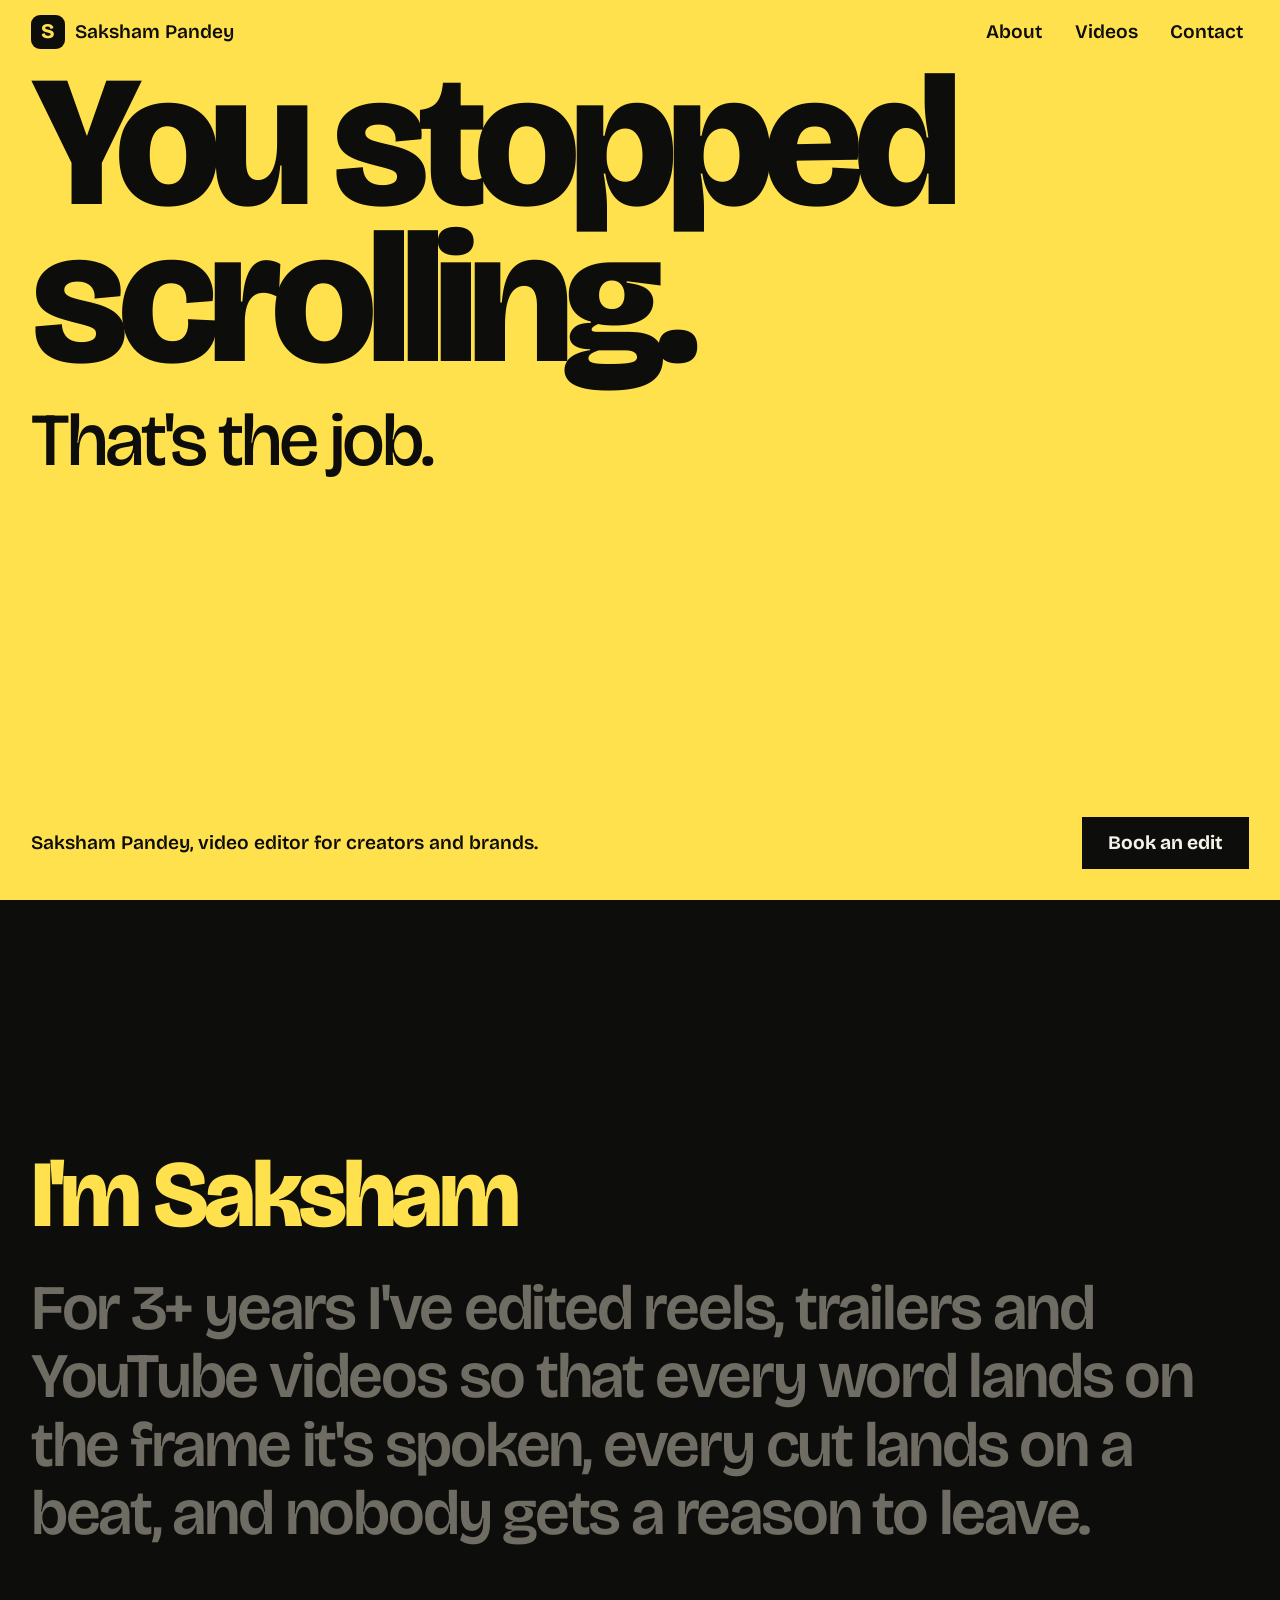
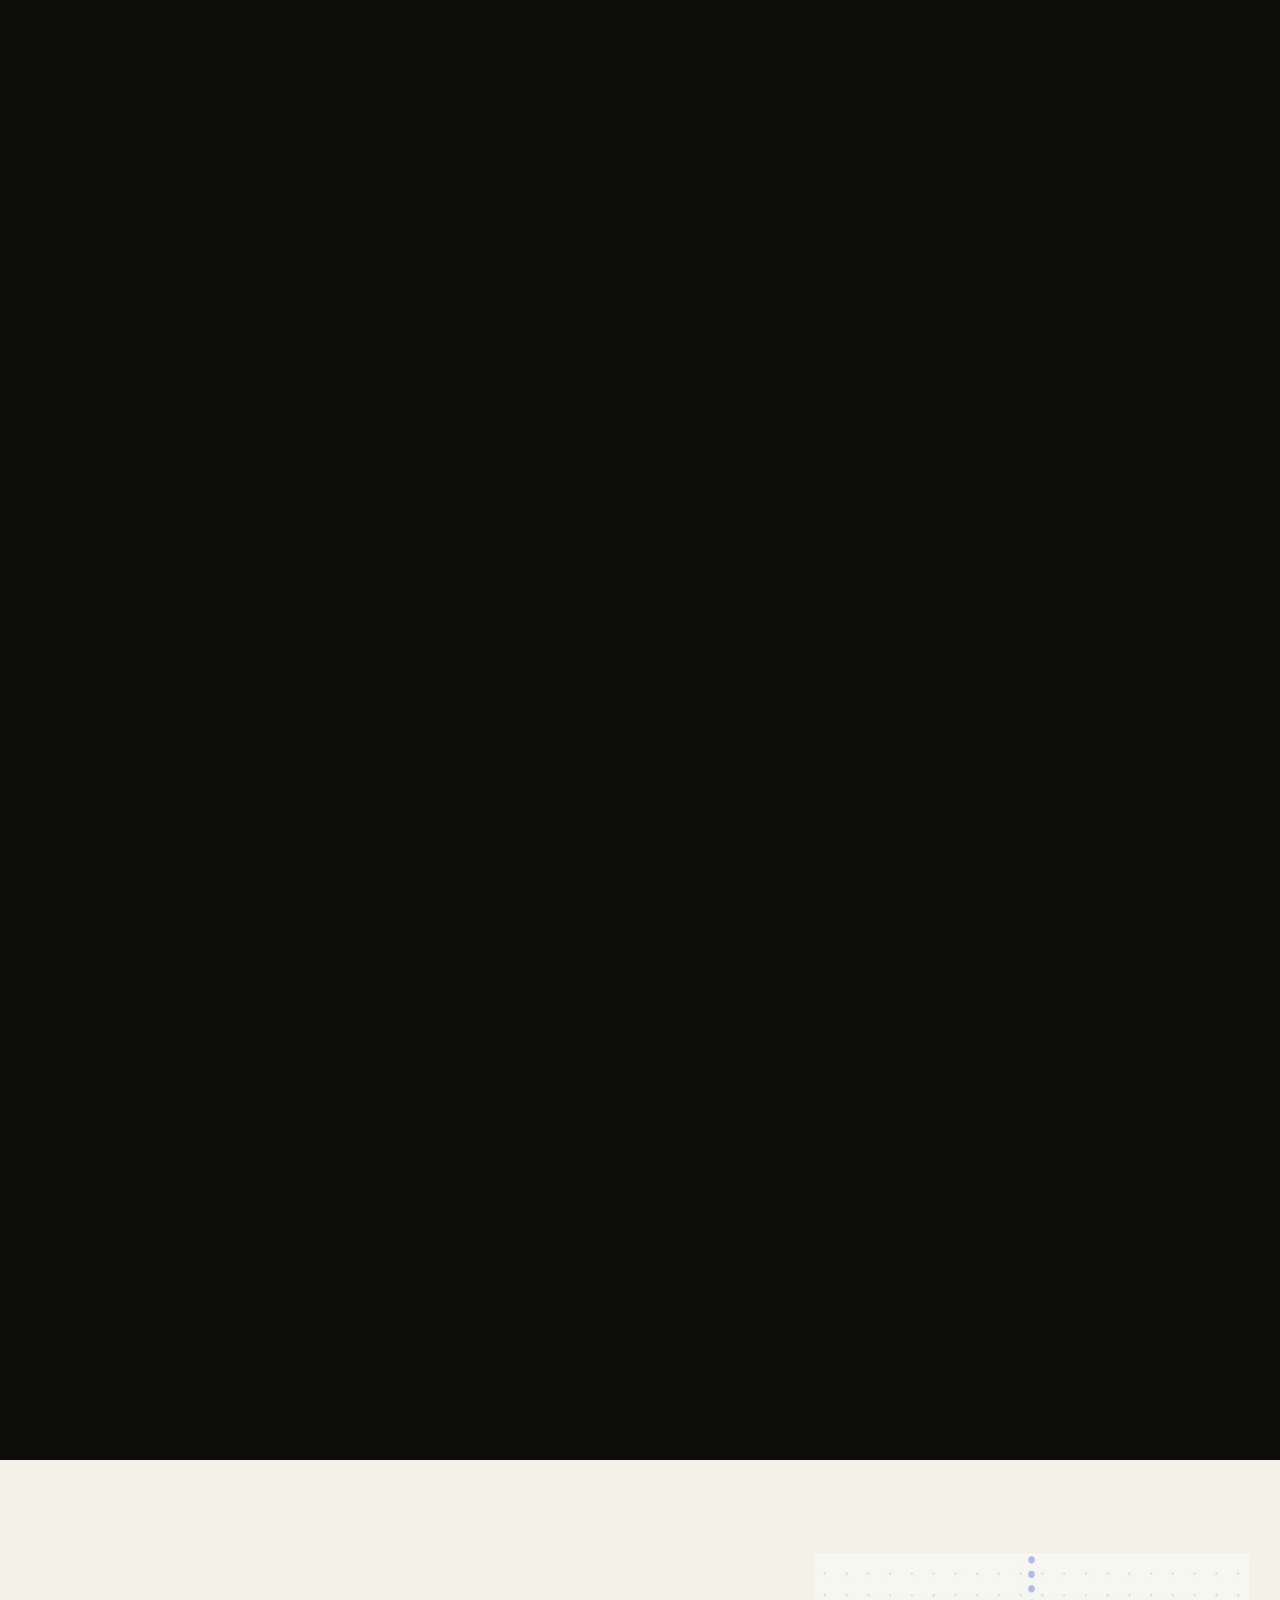
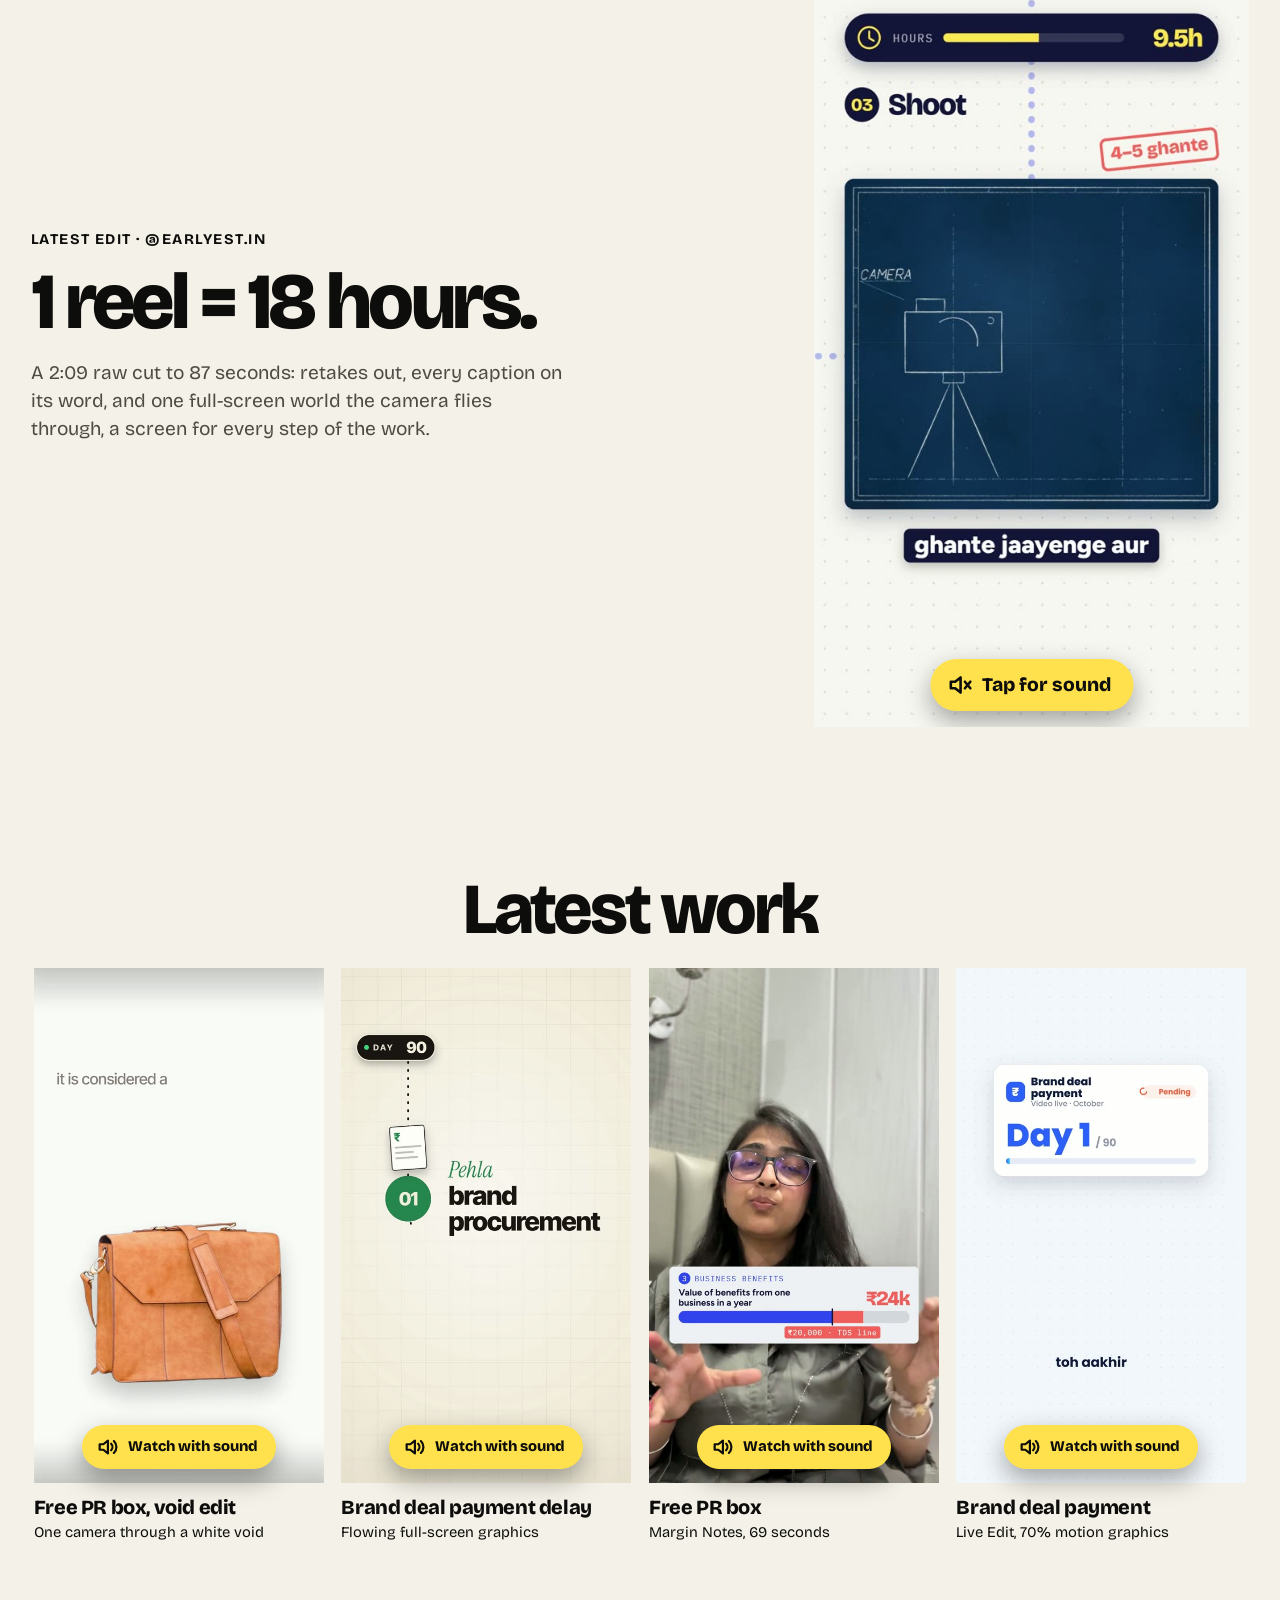
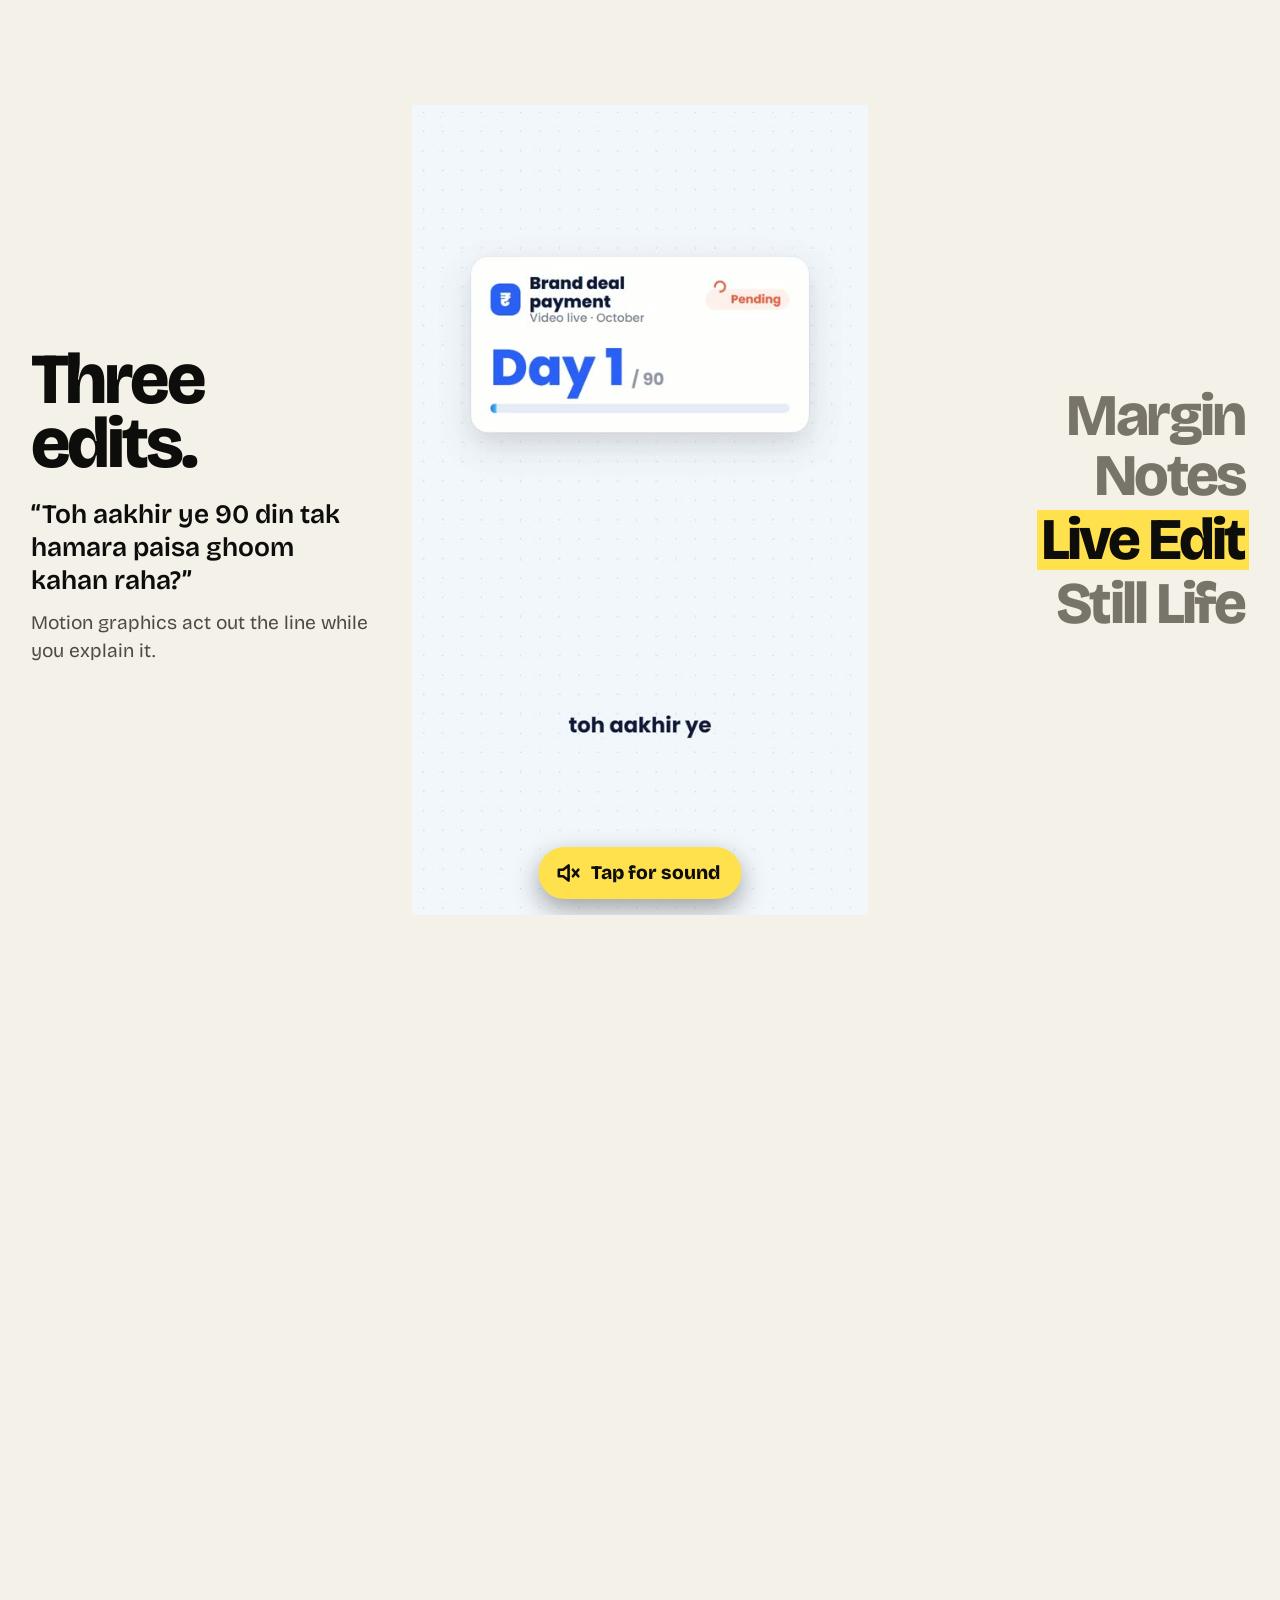
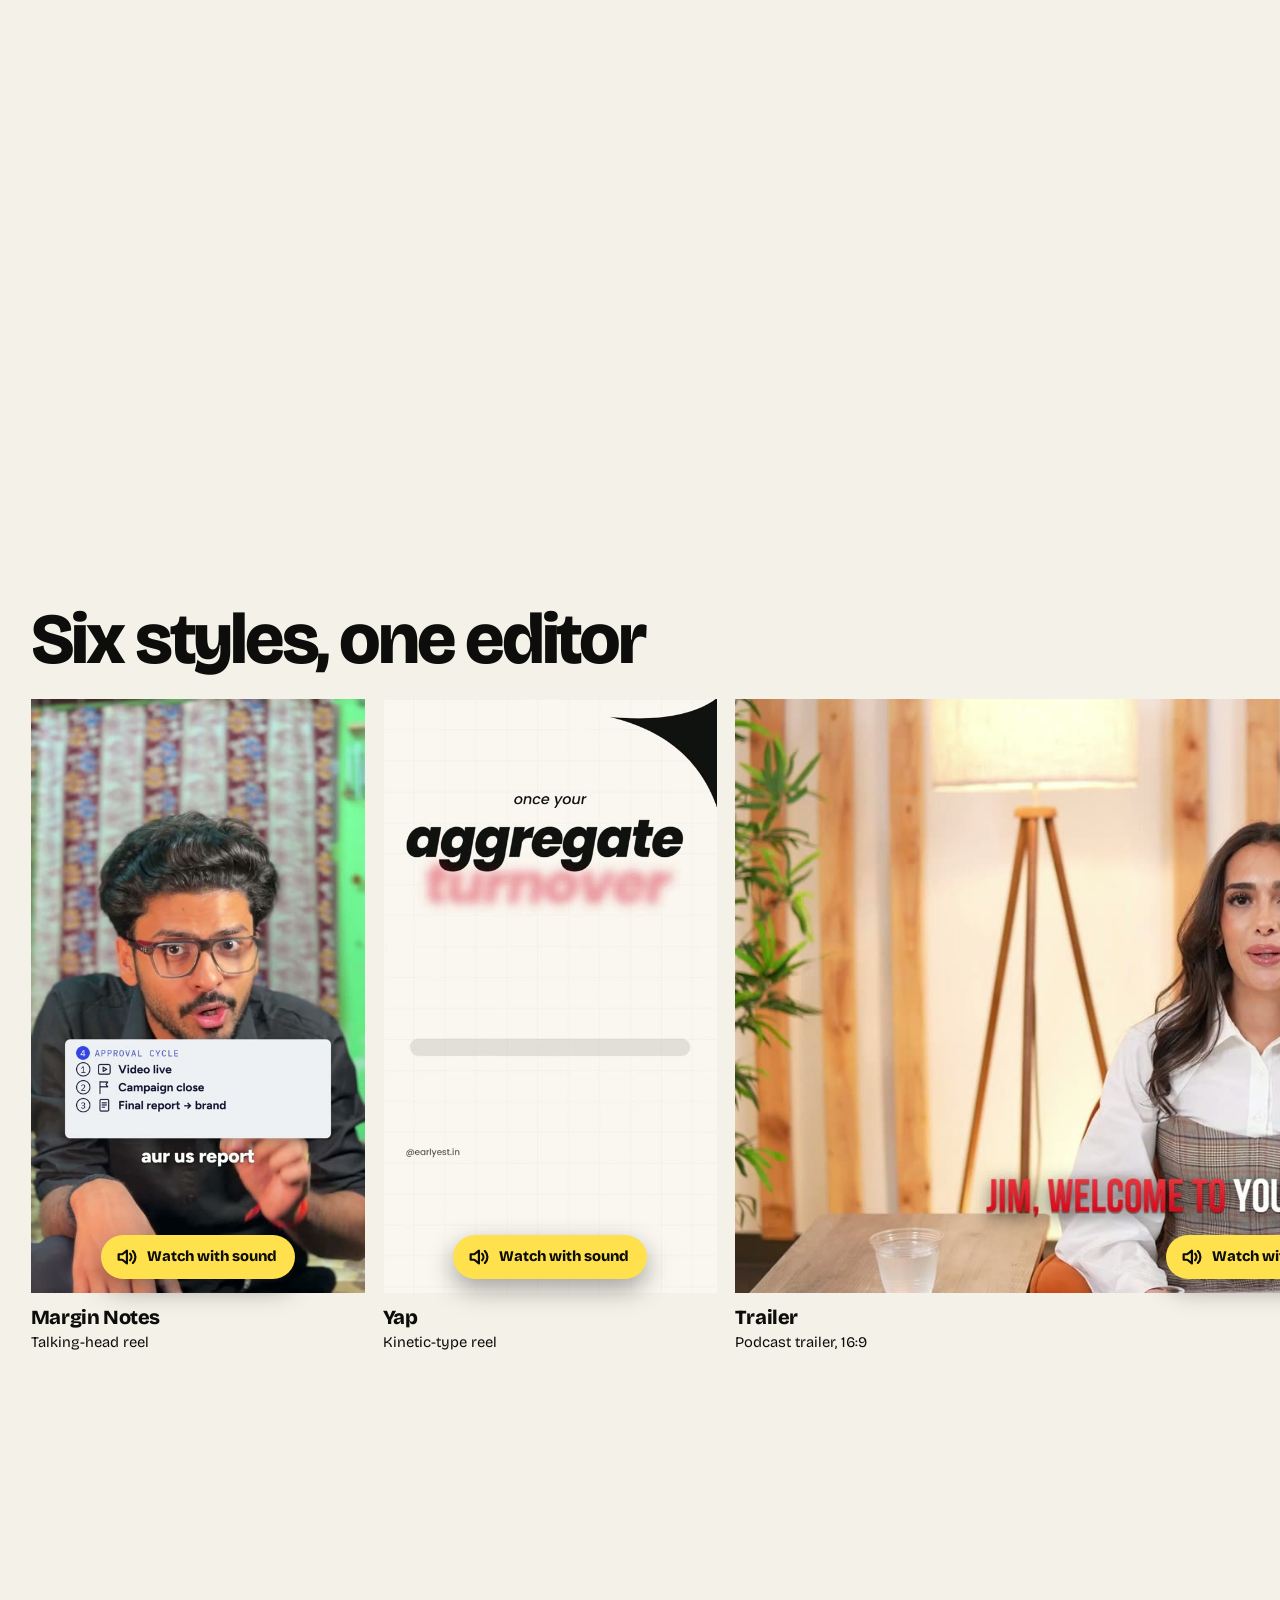
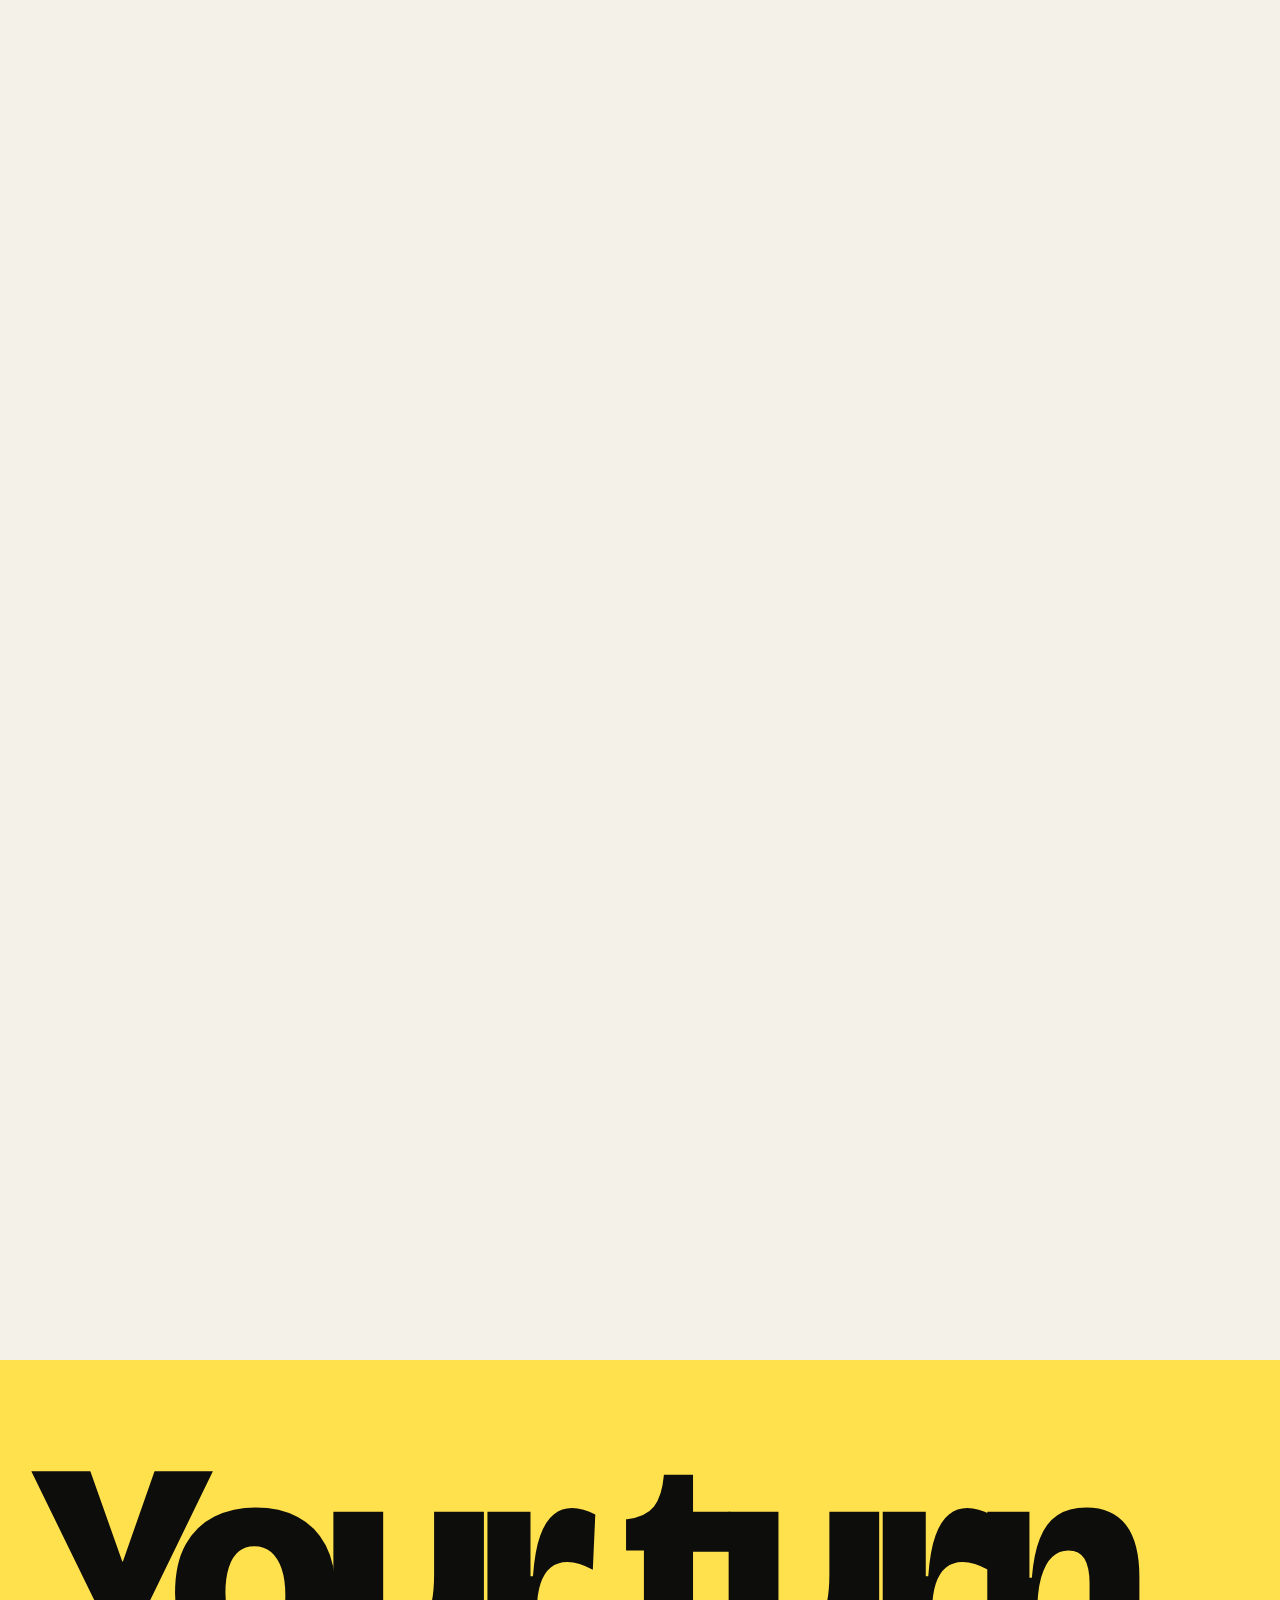
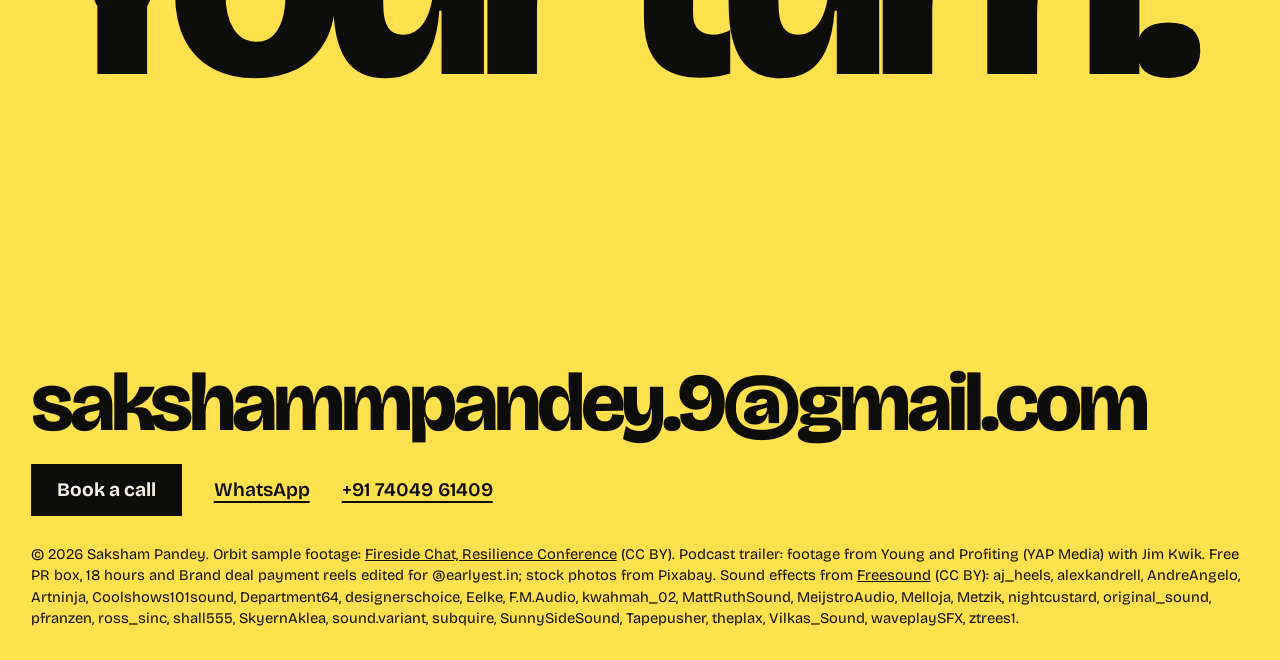
==== commit a350b48e: "Latest work: add the Live Edit brand deal reel, centre the four cards Co-Authored-By: Claude Opus 5." ====
--- a/index.html
+++ b/index.html
@@ -5,11 +5,11 @@
 <meta name="viewport" content="width=device-width,initial-scale=1">
 <title>Saksham Pandey, video editor</title>
 <meta name="description" content="Saksham Pandey edits reels, trailers and YouTube videos for creators and brands. 3+ years, six editing styles.">
-<link rel="icon" href="favicon.svg?v=37" type="image/svg+xml">
-<link rel="icon" href="favicon-32.png?v=37" sizes="32x32" type="image/png">
-<link rel="apple-touch-icon" href="apple-touch-icon.png?v=37">
+<link rel="icon" href="favicon.svg?v=38" type="image/svg+xml">
+<link rel="icon" href="favicon-32.png?v=38" sizes="32x32" type="image/png">
+<link rel="apple-touch-icon" href="apple-touch-icon.png?v=38">
 <link rel="preload" href="fonts/BricolageGrotesque.ttf" as="font" type="font/ttf" crossorigin>
-<link rel="stylesheet" href="site.css?v=37">
+<link rel="stylesheet" href="site.css?v=38">
 <script>document.documentElement.classList.add('js')</script>
 </head>
 <body>
@@ -72,6 +72,13 @@
           <span class="sound-pill" aria-hidden="true"><svg viewBox="0 0 24 24" fill="none" stroke="currentColor" stroke-width="2.4" stroke-linecap="round" stroke-linejoin="round" aria-hidden="true"><path d="M4 9h4l5-4v14l-5-4H4z"/><path d="M16.5 8.5a5 5 0 0 1 0 7M19.5 5.5a9 9 0 0 1 0 13"/></svg><span>Watch with sound</span></span>
         </span>
         <span class="reel-cap"><strong>Free PR box</strong> Margin Notes, 69 seconds</span>
+      </button>
+      <button type="button" class="reel" data-play="s5" data-title="Brand deal payment" aria-label="Watch Brand deal payment with sound">
+        <span class="reel-media">
+          <video src="media/s5-loop.mp4" poster="media/s5-poster.jpg" muted loop playsinline preload="none"></video>
+          <span class="sound-pill" aria-hidden="true"><svg viewBox="0 0 24 24" fill="none" stroke="currentColor" stroke-width="2.4" stroke-linecap="round" stroke-linejoin="round" aria-hidden="true"><path d="M4 9h4l5-4v14l-5-4H4z"/><path d="M16.5 8.5a5 5 0 0 1 0 7M19.5 5.5a9 9 0 0 1 0 13"/></svg><span>Watch with sound</span></span>
+        </span>
+        <span class="reel-cap"><strong>Brand deal payment</strong> Live Edit, 70% motion graphics</span>
       </button>
       </div>
     </div>
@@ -159,7 +166,7 @@
   <form method="dialog"><button class="btn" value="close">Close</button></form>
   <video controls playsinline></video>
 </dialog>
-<script src="config.js?v=37"></script>
-<script src="site.js?v=37"></script>
+<script src="config.js?v=38"></script>
+<script src="site.js?v=38"></script>
 </body>
 </html>
--- a/site.css
+++ b/site.css
@@ -152,3 +152,14 @@
   .js .lit span{color:inherit}
   .track{width:auto;overflow-x:auto}
 }
+/* Latest work (2026-11-25): four cards, centred; on wide screens they are sized to fit side by side, so no scroll-driven sweep */
+#fresh .track>.reel:first-child{margin-left:auto}
+#fresh .track>.reel:last-child{margin-right:auto}
+@media (min-width:901px){
+  #fresh{height:auto}
+  #fresh .strip-stage{position:static;height:auto;min-height:100svh;align-items:center}
+  #fresh h2{align-self:stretch;text-align:center}
+  #fresh .track{width:100%;justify-content:center}
+  #fresh .track>.reel{margin:0}
+  #fresh .reel video{height:min(64svh,600px,calc((100vw - 2 * var(--edge) - 3 * 20px) / 4 * 16 / 9))}
+}
